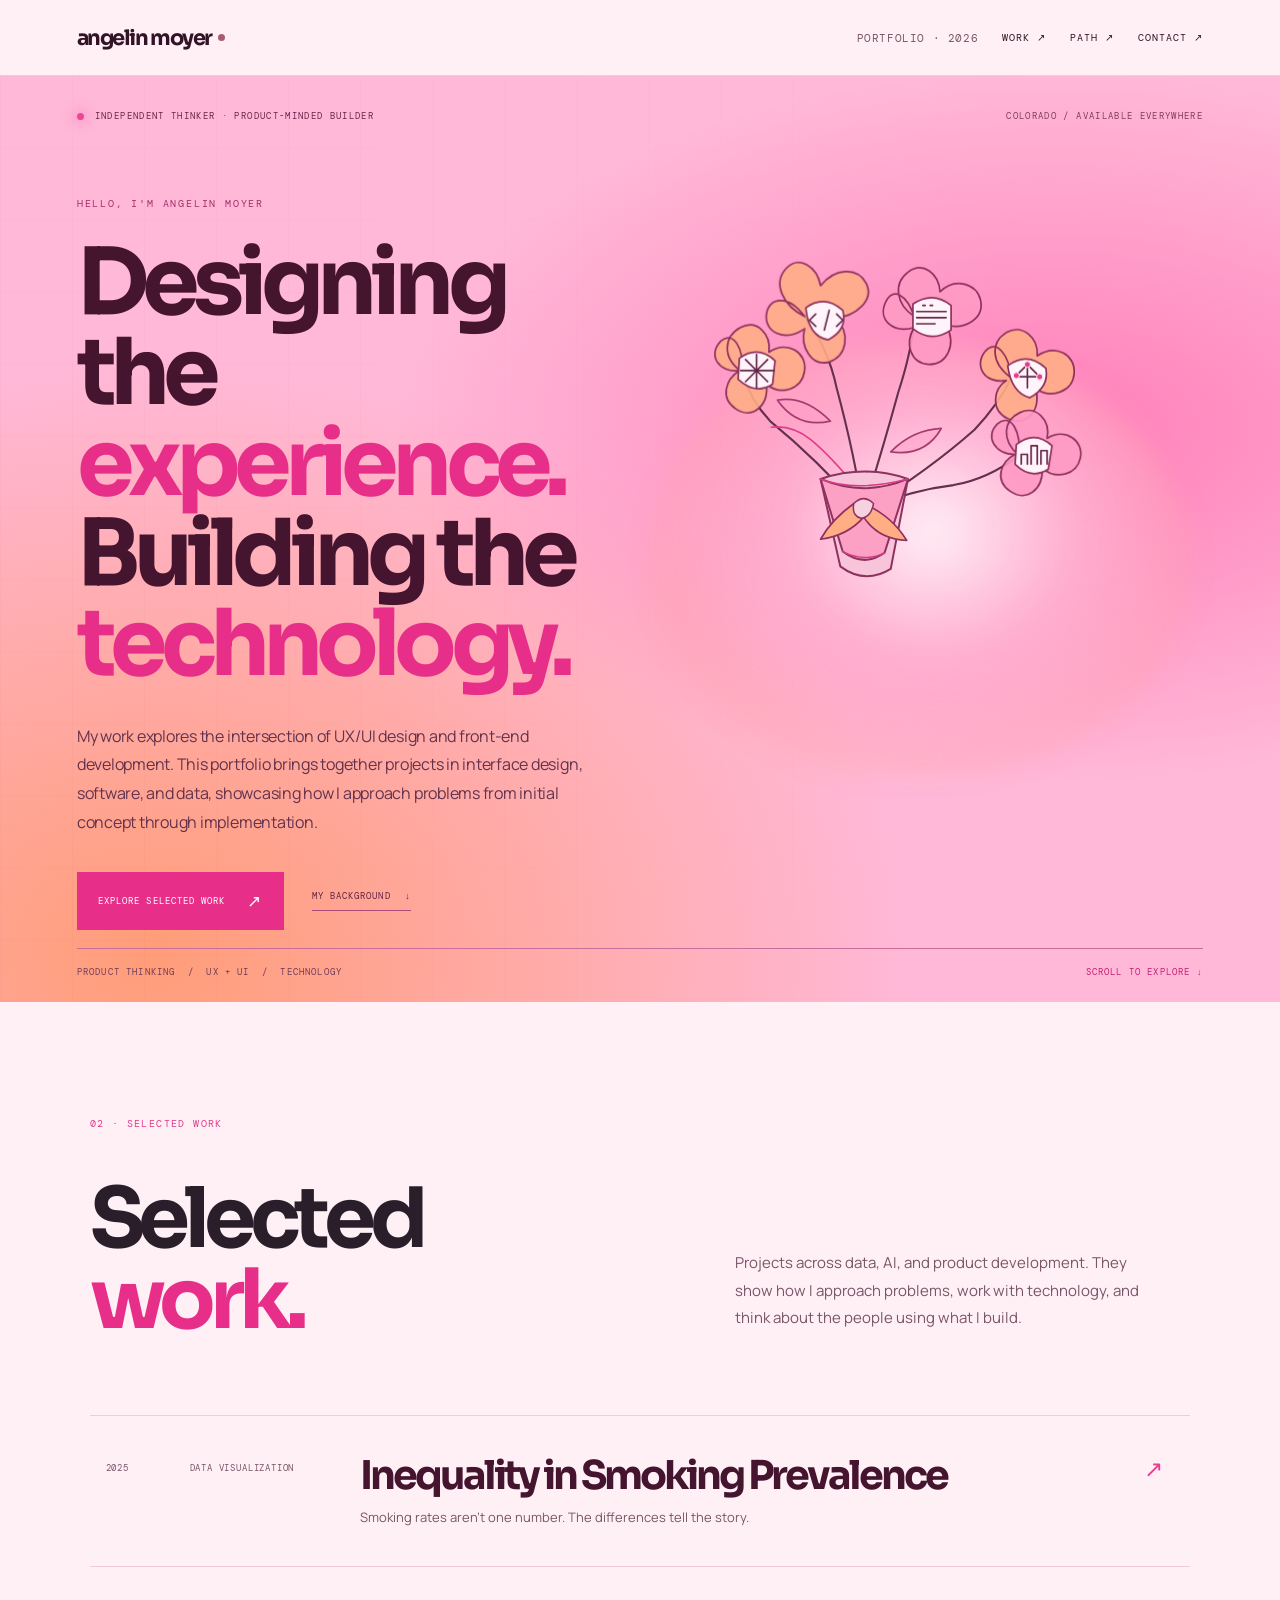
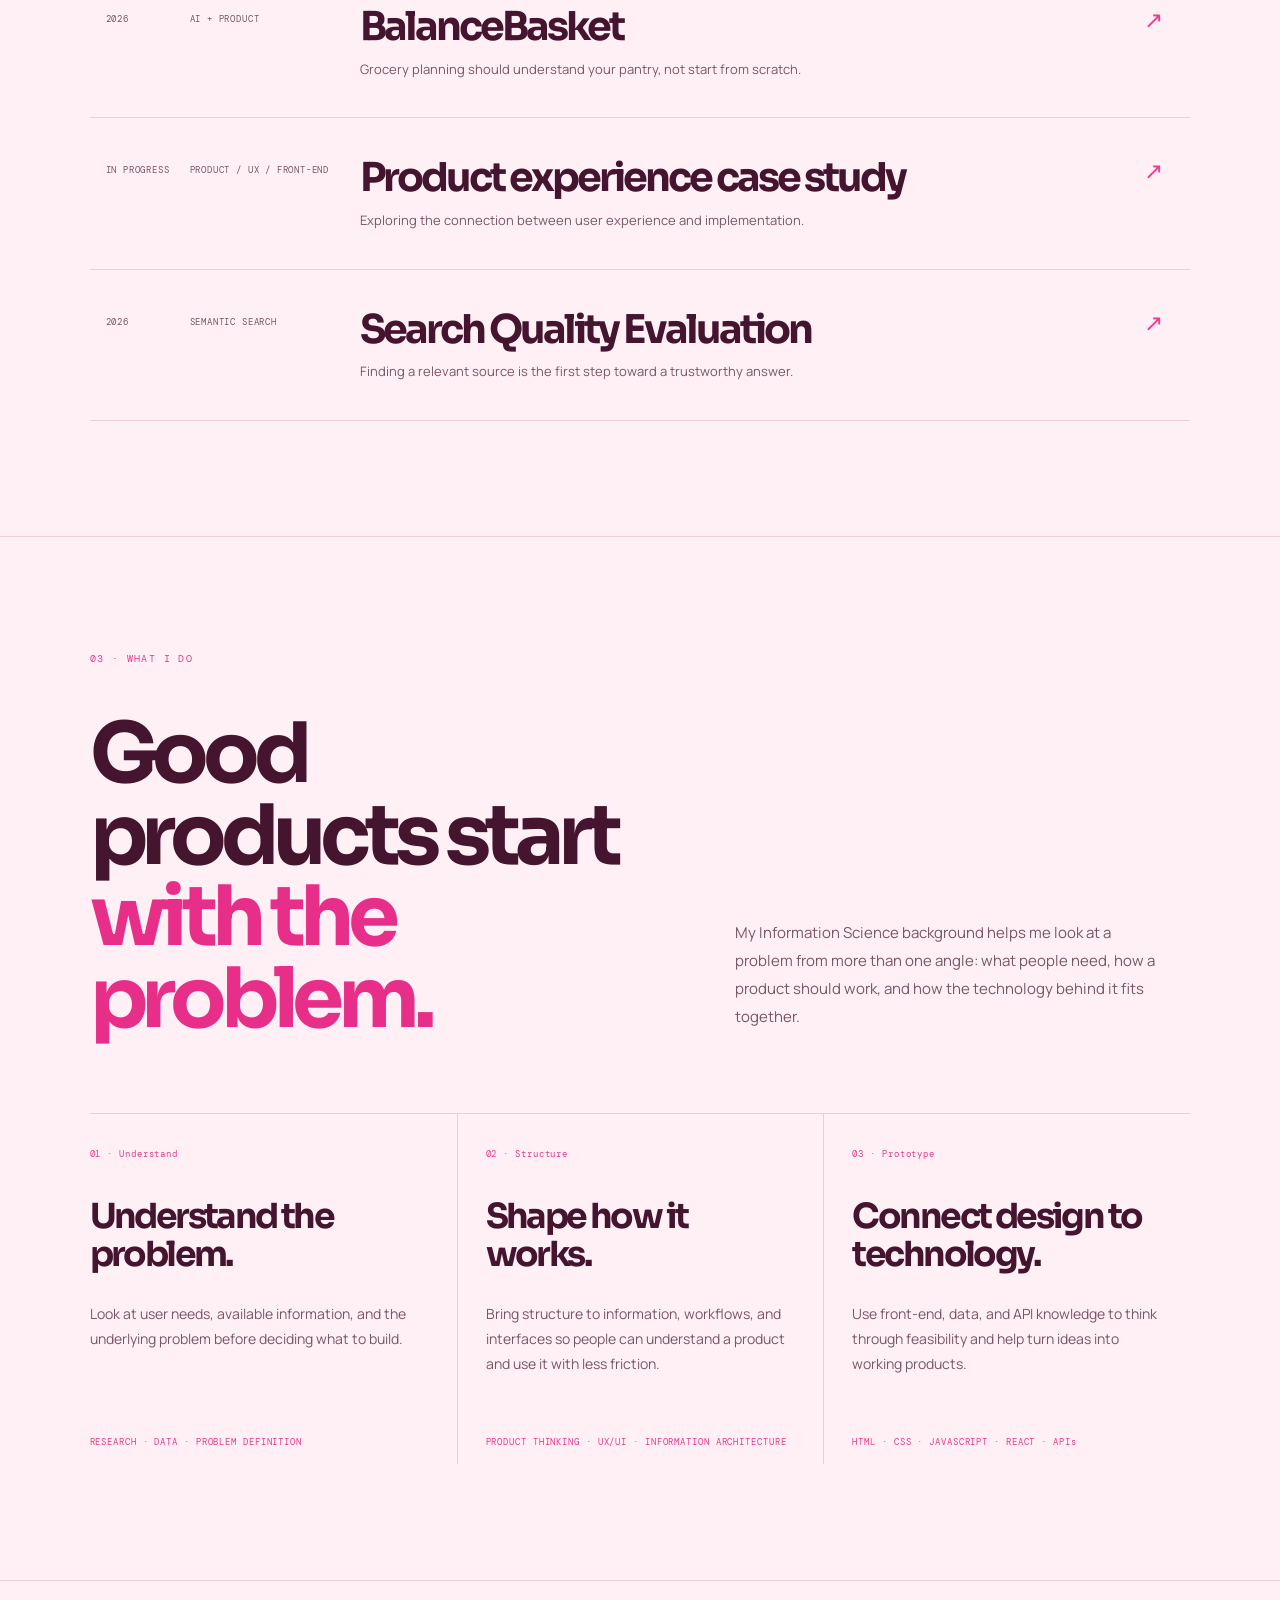
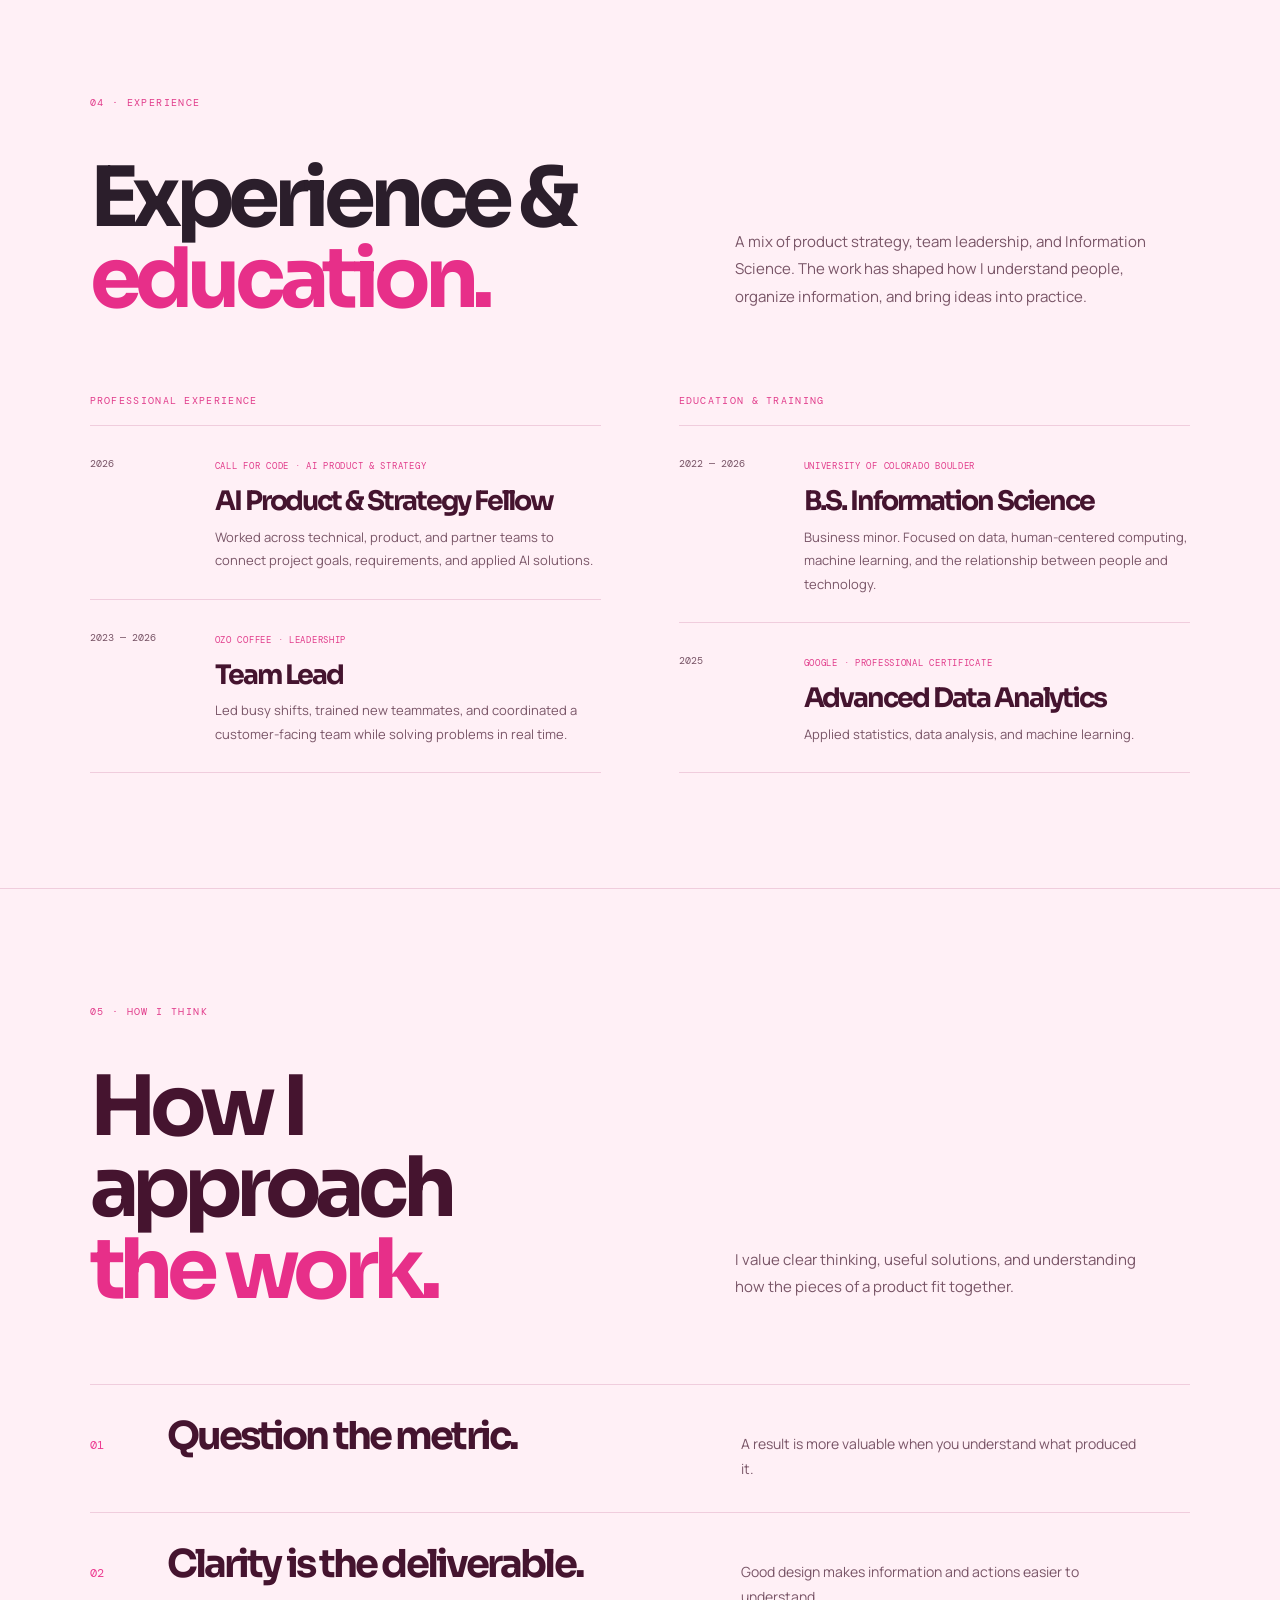
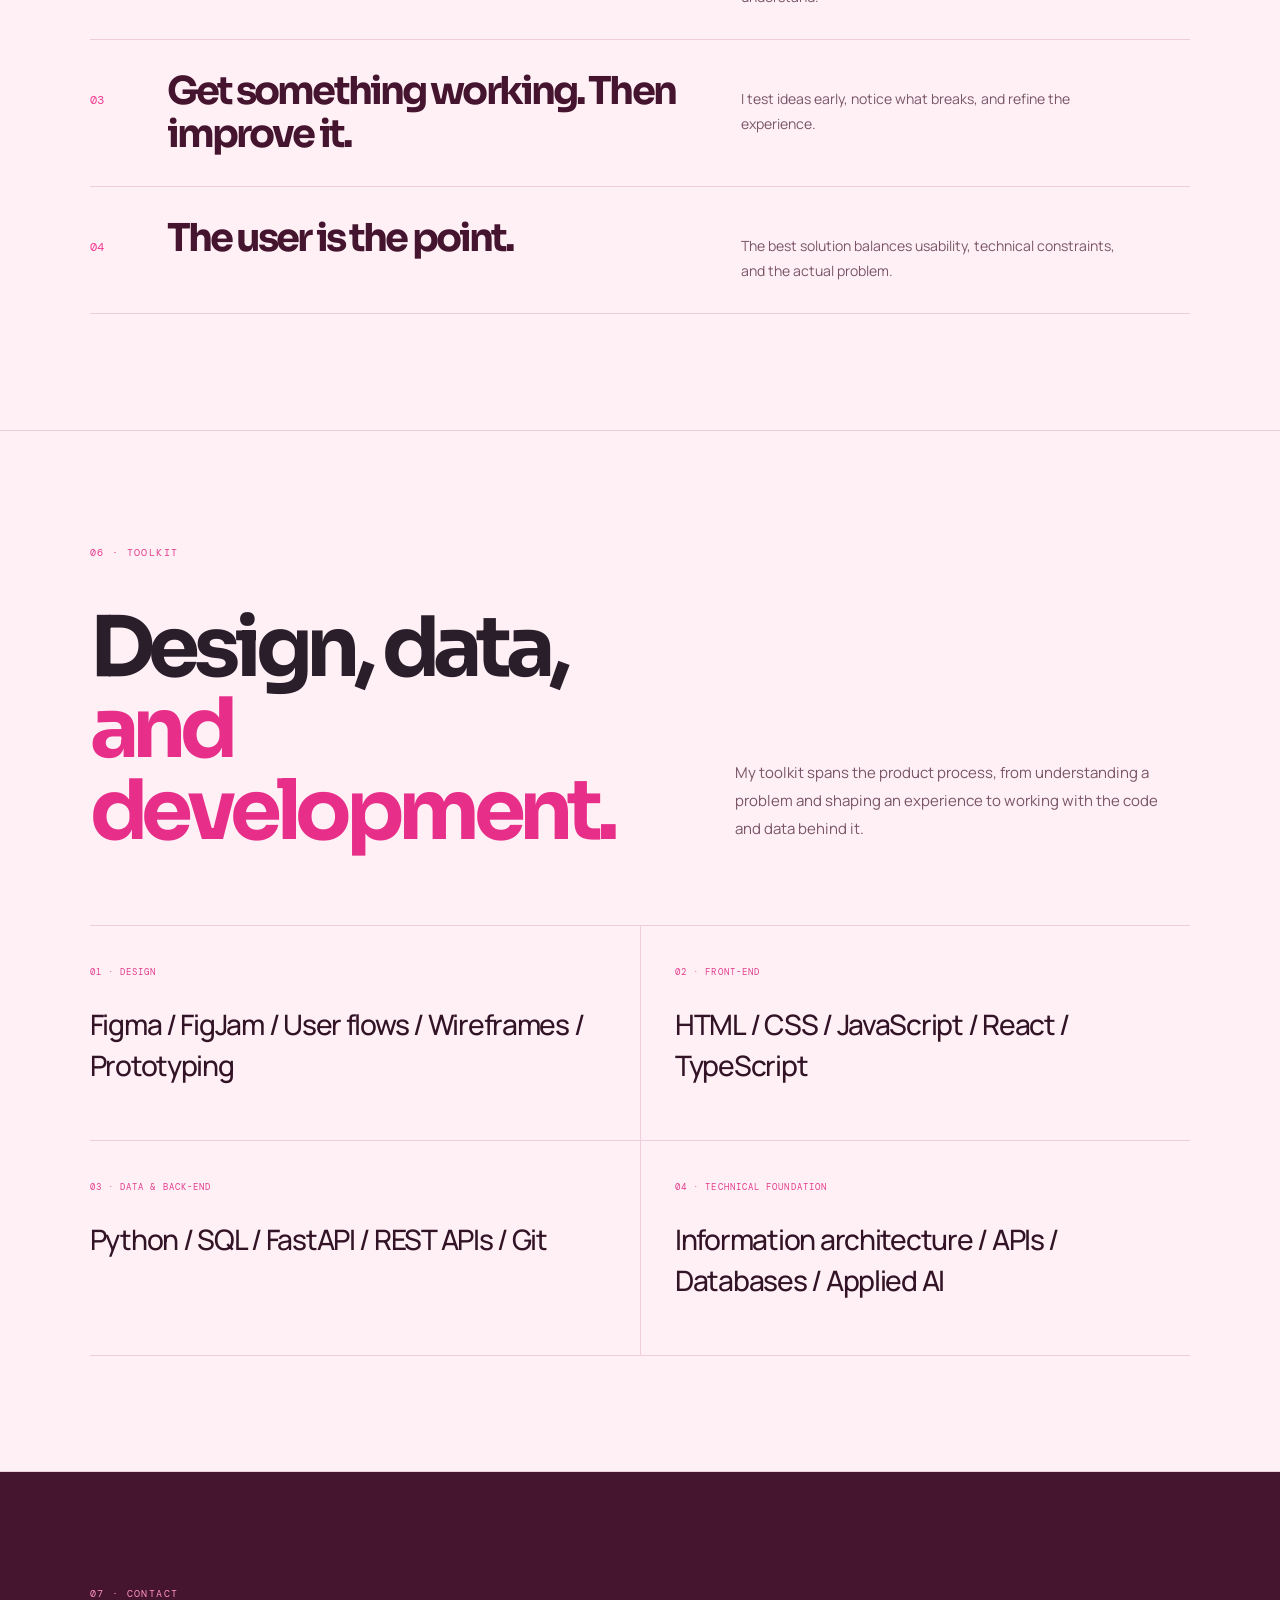
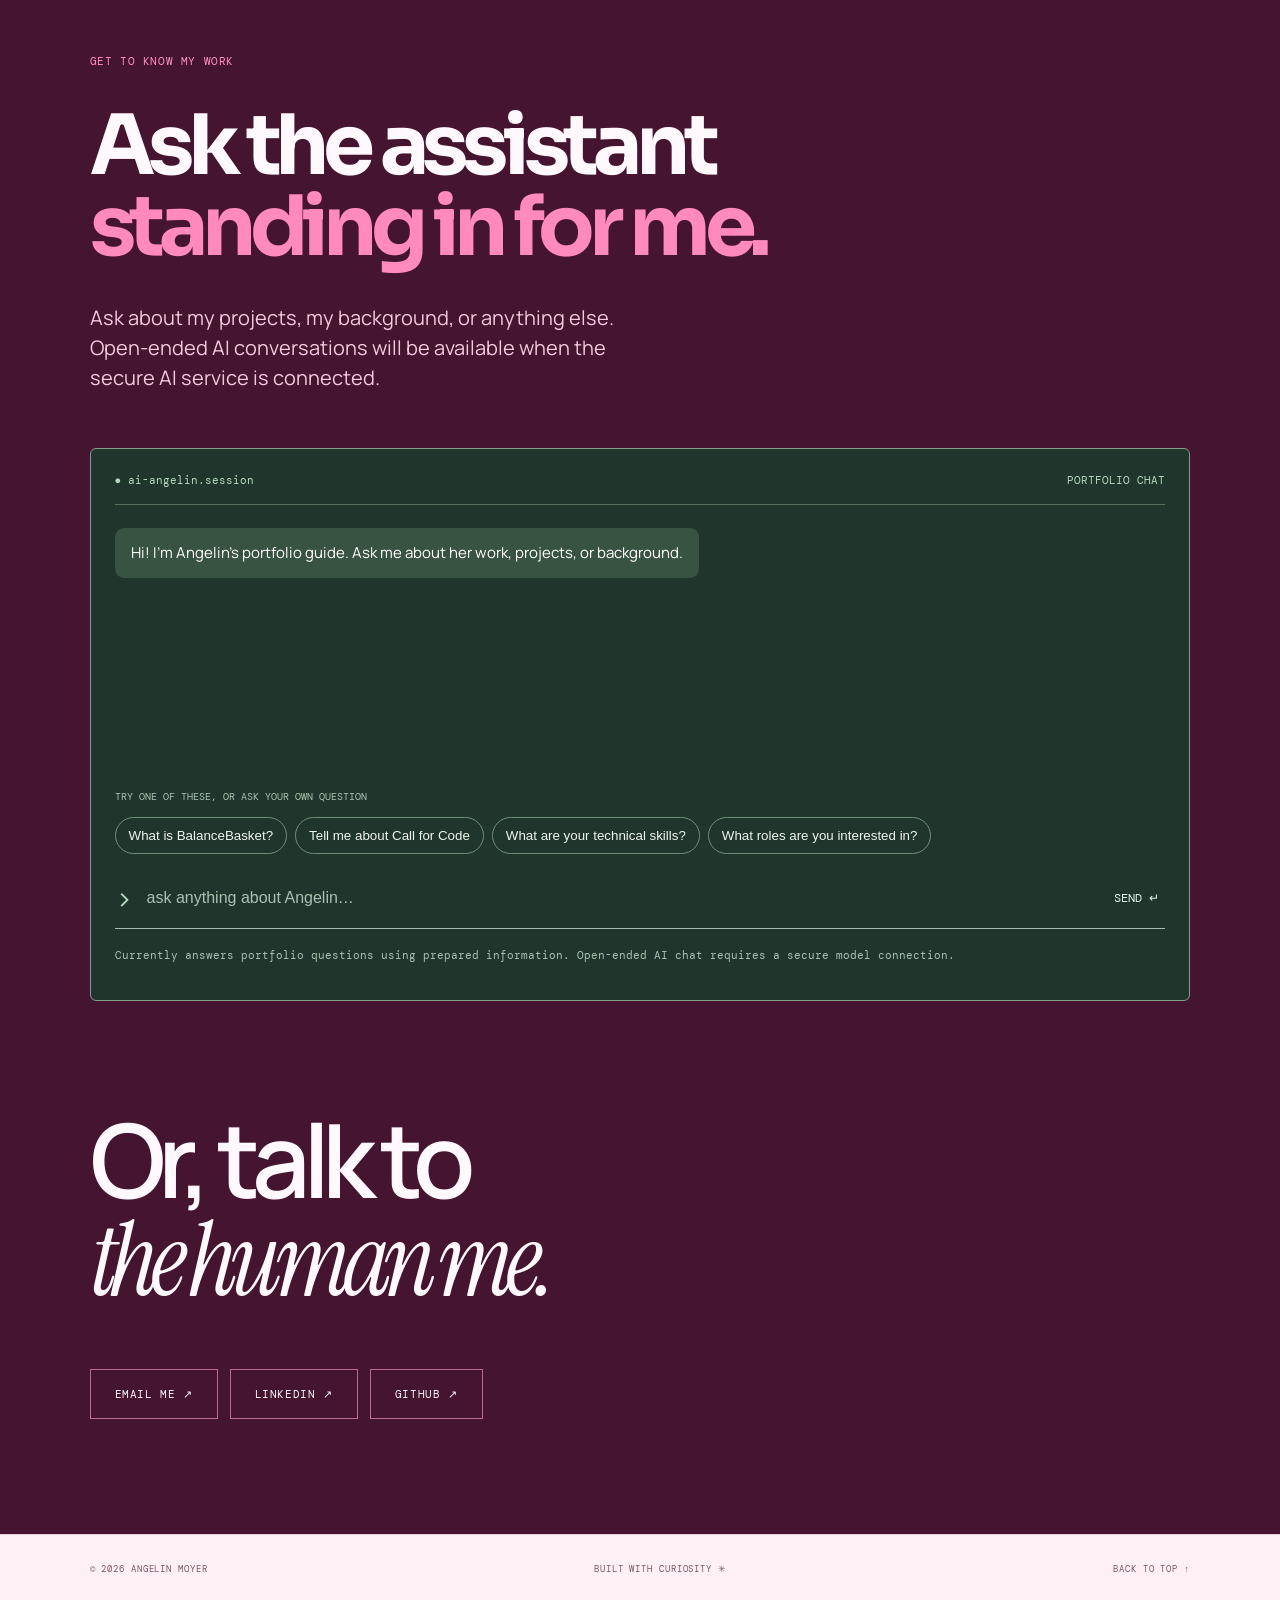
==== index.html @ 2872c810 "Remove wrap petal and add more falling petals" ====
<!doctype html>
<html lang="en">
<head>
<meta charset="utf-8"><meta name="viewport" content="width=device-width,initial-scale=1">
<meta name="description" content="Angelin Moyer — Product thinking, user experience, and technical problem-solving. Selected work and experience.">
<title>Angelin Moyer — Product · Design · Technology</title>
<link rel="stylesheet" href="editorial.css"><link rel="stylesheet" href="motion.css"><link rel="stylesheet" href="assistant.css"><link rel="stylesheet" href="projects-inline.css"><link rel="stylesheet" href="illustrations.css">
</head>
<body>
<div class="site-wrap">
<header class="topbar"><a class="wordmark" href="#top">angelin moyer<span class="asterisk">✳</span></a><span class="topbar-caption">PORTFOLIO · 2026</span><nav aria-label="Main navigation"><a href="#work">work ↗</a><a href="#path">path ↗</a><a href="#contact">contact ↗</a></nav></header>
<main id="top">
<section class="hero section">
  <div class="hero-kicker"><span class="hero-kicker-dot"></span><span>INDEPENDENT THINKER · PRODUCT-MINDED BUILDER</span><span class="hero-kicker-right">COLORADO / AVAILABLE EVERYWHERE</span></div>
  <div class="hero-stage">
    <div class="hero-copy">
      <p class="hero-overline">HELLO, I'M ANGELIN MOYER</p>
      <h1>Designing the<br><em>experience.</em><br>Building the<br><em>technology.</em></h1>
      <p class="hero-lead">My work explores the intersection of UX/UI design and front-end development. This portfolio brings together projects in interface design, software, and data, showcasing how I approach problems from initial concept through implementation.</p>
      <div class="hero-actions"><a class="hero-primary" href="#work">EXPLORE SELECTED WORK <span>↗</span></a><a class="hero-secondary" href="#path">MY BACKGROUND <span>↓</span></a></div>
    </div>
    <div class="hero-art bouquet-scene" role="img" aria-label="Large illustrated bouquet of flowers inspired by interface, code, and data, with falling petals">
      <div class="bouquet-glow"></div>
      <svg class="bouquet-illustration" viewBox="0 0 620 560" xmlns="http://www.w3.org/2000/svg" aria-hidden="true">
        <g class="carried-bouquet" transform="translate(360 230) scale(1.35) translate(-360 -230)">
        <g class="stems">
          <path d="M356 283 Q350 240 335 184 Q328 151 309 126"/>
          <path d="M357 283 Q373 232 385 188 Q397 151 398 126"/>
          <path d="M358 283 Q411 250 447 218 Q466 198 477 176"/>
          <path d="M355 283 Q319 242 281 211 Q265 194 258 171"/>
          <path d="M358 283 Q395 267 430 263 Q458 258 483 239"/>
          <path d="M352 266 Q330 239 314 226 Q299 214 282 216" class="leaf-stem"/>
          <path d="M379 236 Q397 218 420 217 Q407 240 379 236" class="leaf"/>
          <path d="M330 211 Q309 190 287 194 Q303 217 330 211" class="leaf"/>
        </g>
        <g class="flower flower-code">
          <path class="petals" d="M309 126 C291 117 283 99 294 87 C304 76 319 85 322 101 C334 86 352 86 359 99 C366 113 350 126 334 127 C347 140 343 158 329 163 C315 167 305 151 309 136 C293 147 276 139 278 124 C280 110 296 108 309 126Z"/>
          <path class="flower-center" d="M310 119 Q325 108 340 121 Q344 137 328 145 Q312 142 310 119Z"/>
          <path class="flower-tech" d="M318 124l-5 5 5 5 M335 124l5 5-5 5 M329 121l-4 16"/>
        </g>
        <g class="flower flower-interface">
          <path class="petals" d="M398 126 C383 116 381 99 393 90 C405 81 418 91 419 106 C431 94 449 99 452 113 C455 128 439 137 424 133 C433 150 424 165 410 165 C395 164 390 148 398 135 C380 140 368 128 375 114 C381 102 392 108 398 126Z"/>
          <path class="flower-center" d="M397 116 Q413 105 428 117 L428 137 Q412 148 397 136Z"/>
          <path class="flower-tech" d="M400 122h24 M400 127h24 M400 132h15 M405 117h2 M411 117h2"/>
        </g>
        <g class="flower flower-network">
          <path class="petals" d="M477 176 C460 164 460 147 473 139 C486 132 499 143 498 158 C513 148 529 157 528 172 C527 187 510 193 497 185 C501 204 488 216 474 209 C460 202 462 185 473 178 C455 181 446 166 456 154 C465 144 475 157 477 176Z"/>
          <path class="flower-center" d="M474 166 Q490 154 505 168 Q508 183 492 192 Q477 188 474 166Z"/>
          <path class="flower-tech" d="M481 174l9 -9 10 10 M490 165v19 M480 175h21"/>
          <circle class="node-dot" cx="481" cy="174" r="2.5"/><circle class="node-dot" cx="490" cy="165" r="2.5"/><circle class="node-dot" cx="500" cy="175" r="2.5"/>
        </g>
        <g class="flower flower-chart">
          <path class="petals" d="M483 239 C468 226 471 210 484 204 C497 198 509 210 506 225 C521 216 536 227 533 241 C530 255 513 259 502 249 C503 267 489 277 476 268 C463 259 468 244 480 238 C463 238 455 223 466 213 C477 204 485 220 483 239Z"/>
          <path class="flower-center" d="M481 230 Q496 218 510 231 L507 250 Q493 259 480 246Z"/>
          <path class="flower-tech" d="M485 246v-8h5v8 M493 246v-15h5v15 M501 246v-11h5v11"/>
        </g>
        <g class="flower flower-data">
          <path class="petals" d="M258 171 C241 159 244 142 257 135 C270 128 282 140 280 155 C295 145 311 155 309 170 C307 185 290 191 278 181 C280 199 266 210 253 201 C240 192 245 177 256 170 C239 172 230 157 241 146 C251 137 260 152 258 171Z"/>
          <path class="flower-center" d="M256 160 Q271 149 285 162 L283 181 Q269 190 255 177Z"/>
          <path class="flower-tech" d="M270 157v27 M257 170h27 M261 161l18 18 M279 161l-18 18"/>
        </g>
        <g class="bouquet-wrap">
          <path class="wrap-back" d="M322 258 Q358 246 393 258 L379 331 Q358 344 338 329Z"/>
          <path class="wrap-front" d="M322 258 Q357 273 393 258 L374 318 Q357 330 340 317Z"/>
          <path class="wrap-fold" d="M322 258 Q350 269 393 258 M340 317 Q358 326 374 318"/>
          <path class="ribbon" d="M349 278 Q331 291 322 307 Q344 304 357 289 Q369 307 392 308 Q380 288 357 278Z"/>
          <path class="ribbon-knot" d="M349 278 Q357 270 365 278 Q363 289 355 290 Q347 288 349 278Z"/>
        </g>
        </g>

        <g class="falling-petals" aria-hidden="true">
          <path class="petal petal-1" d="M 105 115 C 95 105 98 93 107 91 C 119 98 118 110 105 115 Z" fill="#ff9bc5" stroke="#8e315e" stroke-width="1.25" stroke-linejoin="round"/>
          <path class="petal petal-2" d="M 174 205 C 164 195 167 183 176 181 C 188 188 187 200 174 205 Z" fill="#ffad88" stroke="#8e315e" stroke-width="1.25" stroke-linejoin="round"/>
          <path class="petal petal-3" d="M 535 125 C 525 115 528 103 537 101 C 549 108 548 120 535 125 Z" fill="#ff9bc5" stroke="#8e315e" stroke-width="1.25" stroke-linejoin="round"/>
          <path class="petal petal-4" d="M 565 250 C 555 240 558 228 567 226 C 579 233 578 245 565 250 Z" fill="#ffad88" stroke="#8e315e" stroke-width="1.25" stroke-linejoin="round"/>
          <path class="petal petal-5" d="M 95 320 C 85 310 88 298 97 296 C 109 303 108 315 95 320 Z" fill="#ffad88" stroke="#8e315e" stroke-width="1.25" stroke-linejoin="round"/>
          <path class="petal petal-6" d="M 210 405 C 200 395 203 383 212 381 C 224 388 223 400 210 405 Z" fill="#ff9bc5" stroke="#8e315e" stroke-width="1.25" stroke-linejoin="round"/>
          <path class="petal petal-7" d="M 430 430 C 420 420 423 408 432 406 C 444 413 443 425 430 430 Z" fill="#ffad88" stroke="#8e315e" stroke-width="1.25" stroke-linejoin="round"/>
          <path class="petal petal-8" d="M 510 350 C 500 340 503 328 512 326 C 524 333 523 345 510 350 Z" fill="#ff9bc5" stroke="#8e315e" stroke-width="1.25" stroke-linejoin="round"/>
          <path class="petal petal-9" d="M 275 95 C 265 85 268 73 277 71 C 289 78 288 90 275 95 Z" fill="#ffad88" stroke="#8e315e" stroke-width="1.25" stroke-linejoin="round"/>
          <path class="petal petal-10" d="M 390 85 C 380 75 383 63 392 61 C 404 68 403 80 390 85 Z" fill="#ff9bc5" stroke="#8e315e" stroke-width="1.25" stroke-linejoin="round"/>
          <path class="petal petal-11" d="M 135 245 C 125 235 128 223 137 221 C 149 228 148 240 135 245 Z" fill="#ffad88" stroke="#8e315e" stroke-width="1.25" stroke-linejoin="round"/>
          <path class="petal petal-12" d="M 545 465 C 535 455 538 443 547 441 C 559 448 558 460 545 465 Z" fill="#ff9bc5" stroke="#8e315e" stroke-width="1.25" stroke-linejoin="round"/>
        </g>
      </svg>
    </div>
  </div>
  <div class="hero-bottomline"><span>PRODUCT THINKING&nbsp; / &nbsp;UX + UI&nbsp; / &nbsp;TECHNOLOGY</span><a href="#work">SCROLL TO EXPLORE ↓</a></div>
</section>
<section class="section works" id="work"><div class="section-index">02 · SELECTED WORK</div><div class="section-intro"><h2>Selected<br><em>work.</em></h2><p>Projects across data, AI, and product development. They show how I approach problems, work with technology, and think about the people using what I build.</p></div>
<div class="work-list"><details class="editorial-project" id="project-1"><summary class="work-row"><span class="work-year">2025</span><span class="work-code">DATA VISUALIZATION</span><span class="work-name">Inequality in Smoking Prevalence<small>Smoking rates aren't one number. The differences tell the story.</small></span><span class="work-arrow" aria-hidden="true">↗</span></summary><div class="project-reveal"><div class="project-feature"><div class="project-kicker">DATA VISUALIZATION / 2025</div><h3>Inequality in Smoking Prevalence</h3><p class="project-standfirst">Smoking rates aren't one number. The differences tell the story.</p><p>A public-health analysis exploring how smoking prevalence changes across place, education, age, race, and sex. Rather than reduce the problem to one national average, I wanted people to be able to see the disparities.</p><p>I cleaned and combined public datasets, used SQL and Python to examine trends, and helped create interactive visualizations that made comparisons easier to explore.</p><div class="project-stack">PYTHON · SQL · PANDAS · DATA VISUALIZATION</div></div><div class="project-visual"><div class="mini-art art-analytics" aria-hidden="true"><div class="art-bars"><i></i><i></i><i></i><i></i><i></i></div><span>↗</span></div><span>SELECTED WORK · 01</span></div></div></details>
<details class="editorial-project" id="project-2"><summary class="work-row"><span class="work-year">2026</span><span class="work-code">AI + PRODUCT</span><span class="work-name">BalanceBasket<small>Grocery planning should understand your pantry, not start from scratch.</small></span><span class="work-arrow" aria-hidden="true">↗</span></summary><div class="project-reveal"><div class="project-feature"><div class="project-kicker">AI + PRODUCT / 2026</div><h3>BalanceBasket</h3><p class="project-standfirst">Grocery planning should understand your pantry, not start from scratch.</p><p>A budget-aware grocery planner that brings together lists, pantry tracking, meal ideas, and AI-assisted recommendations. The challenge wasn't just generating an answer. It was giving the assistant enough context to make the answer useful.</p><p>I led backend and AI assistant work, creating FastAPI endpoints and database workflows that pass cart items, pantry contents, budgets, and dietary preferences into the recommendation experience.</p><div class="project-stack">PYTHON · FASTAPI · SQLITE · REST APIs</div></div><div class="project-visual"><div class="mini-art art-basket" aria-hidden="true"><div class="basket-body"><span>✳</span><b>BALANCE<br>BASKET</b></div><div class="basket-orbit">AI</div></div><span>SELECTED WORK · 02</span></div></div></details>
<details class="editorial-project" id="project-3"><summary class="work-row"><span class="work-year">IN PROGRESS</span><span class="work-code">PRODUCT / UX / FRONT-END</span><span class="work-name">Product experience case study<small>Exploring the connection between user experience and implementation.</small></span><span class="work-arrow" aria-hidden="true">↗</span></summary><div class="project-reveal"><div class="project-feature"><div class="project-kicker">PRODUCT / UX / FRONT-END · IN PROGRESS</div><h3>Product experience case study</h3><p class="project-standfirst">Exploring the connection between user experience and implementation.</p><p>This case study will document the problem, user flow, interface decisions, and technical considerations behind a product experience.</p></div><div class="project-visual"><div class="mini-art art-eval" aria-hidden="true"><span>✳</span></div><span>COMING SOON</span></div></div></details>
<details class="editorial-project" id="project-4"><summary class="work-row"><span class="work-year">2026</span><span class="work-code">SEMANTIC SEARCH</span><span class="work-name">Search Quality Evaluation<small>Finding a relevant source is the first step toward a trustworthy answer.</small></span><span class="work-arrow" aria-hidden="true">↗</span></summary><div class="project-reveal"><div class="project-feature"><div class="project-kicker">SEMANTIC SEARCH / 2026</div><h3>Search Quality Evaluation</h3><p class="project-standfirst">Finding a relevant source is the first step toward a trustworthy answer.</p><p>A semantic search and retrieval project built around embeddings, vector similarity, and source-grounded responses. The interesting question was not only whether a system could return text, but whether that text was actually relevant.</p><p>I worked with document preprocessing, embedding-based retrieval, similarity scoring, and evaluation planning to identify failure modes and assess search quality.</p><div class="project-stack">PYTHON · MONGODB · OLLAMA · RAG</div></div><div class="project-visual"><div class="mini-art art-search" aria-hidden="true"><div class="node n1">DATA</div><div class="node n2">EMBED</div><div class="node n3">MATCH</div><div class="node n4">ANSWER</div></div><span>SELECTED WORK · 04</span></div></div></details></div></section>
<section class="section" id="approach"><div class="section-index">03 · WHAT I DO</div><div class="section-intro"><h2>Good products start<br><em>with the problem.</em></h2><p>My Information Science background helps me look at a problem from more than one angle: what people need, how a product should work, and how the technology behind it fits together.</p></div><div class="triad">
<article><span class="count">01 · Understand</span><h3>Understand the problem.</h3><p>Look at user needs, available information, and the underlying problem before deciding what to build.</p><span class="underlabel">RESEARCH · DATA · PROBLEM DEFINITION</span></article>
<article><span class="count">02 · Structure</span><h3>Shape how it works.</h3><p>Bring structure to information, workflows, and interfaces so people can understand a product and use it with less friction.</p><span class="underlabel">PRODUCT THINKING · UX/UI · INFORMATION ARCHITECTURE</span></article>
<article><span class="count">03 · Prototype</span><h3>Connect design to technology.</h3><p>Use front-end, data, and API knowledge to think through feasibility and help turn ideas into working products.</p><span class="underlabel">HTML · CSS · JAVASCRIPT · REACT · APIs</span></article>
</div></section>
<section class="section path" id="path"><div class="section-index">04 · EXPERIENCE</div><div class="section-intro"><h2>Experience &<br><em>education.</em></h2><p>A mix of product strategy, team leadership, and Information Science. The work has shaped how I understand people, organize information, and bring ideas into practice.</p></div>
<div class="experience-groups">
  <div class="experience-group"><div class="experience-group-label">PROFESSIONAL EXPERIENCE</div>
    <article class="experience-card"><span class="experience-date">2026</span><div><small>CALL FOR CODE · AI PRODUCT & STRATEGY</small><h3>AI Product & Strategy Fellow</h3><p>Worked across technical, product, and partner teams to connect project goals, requirements, and applied AI solutions.</p></div></article>
    <article class="experience-card"><span class="experience-date">2023 — 2026</span><div><small>OZO COFFEE · LEADERSHIP</small><h3>Team Lead</h3><p>Led busy shifts, trained new teammates, and coordinated a customer-facing team while solving problems in real time.</p></div></article>
  </div>
  <div class="experience-group"><div class="experience-group-label">EDUCATION & TRAINING</div>
    <article class="experience-card"><span class="experience-date">2022 — 2026</span><div><small>UNIVERSITY OF COLORADO BOULDER</small><h3>B.S. Information Science</h3><p>Business minor. Focused on data, human-centered computing, machine learning, and the relationship between people and technology.</p></div></article>
    <article class="experience-card"><span class="experience-date">2025</span><div><small>GOOGLE · PROFESSIONAL CERTIFICATE</small><h3>Advanced Data Analytics</h3><p>Applied statistics, data analysis, and machine learning.</p></div></article>
  </div>
</div></section>
<section class="section principles" id="thinking"><div class="section-index">05 · HOW I THINK</div><div class="section-intro"><h2>How I approach<br><em>the work.</em></h2><p>I value clear thinking, useful solutions, and understanding how the pieces of a product fit together.</p></div><div class="principle-list">
<div><span>01</span><h3>Question the metric.</h3><p>A result is more valuable when you understand what produced it.</p></div>
<div><span>02</span><h3>Clarity is the deliverable.</h3><p>Good design makes information and actions easier to understand.</p></div>
<div><span>03</span><h3>Get something working. Then improve it.</h3><p>I test ideas early, notice what breaks, and refine the experience.</p></div>
<div><span>04</span><h3>The user is the point.</h3><p>The best solution balances usability, technical constraints, and the actual problem.</p></div>
</div></section>
<section class="section tools" id="tools"><div class="section-index">06 · TOOLKIT</div><div class="section-intro"><h2>Design, data,<br><em>and development.</em></h2><p>My toolkit spans the product process, from understanding a problem and shaping an experience to working with the code and data behind it.</p></div><div class="tool-grid"><div><span>01 · DESIGN</span><p>Figma / FigJam / User flows / Wireframes / Prototyping</p></div><div><span>02 · FRONT-END</span><p>HTML / CSS / JavaScript / React / TypeScript</p></div><div><span>03 · DATA & BACK-END</span><p>Python / SQL / FastAPI / REST APIs / Git</p></div><div><span>04 · TECHNICAL FOUNDATION</span><p>Information architecture / APIs / Databases / Applied AI</p></div></div></section>
<section class="section contact" id="contact">
<div class="section-index">07 · CONTACT</div><div class="contact-inner">
<span class="micro-label">GET TO KNOW MY WORK</span>
<h2>Ask the assistant<br><em>standing in for me.</em></h2>
<p>Ask about my projects, my background, or anything else. Open-ended AI conversations will be available when the secure AI service is connected.</p>
<div class="chat-shell"><div class="chat-top">● ai-angelin.session <span>PORTFOLIO CHAT</span></div>
<div class="chat-log" id="chat-log" role="log" aria-live="polite"><div class="chat-bubble assistant">Hi! I'm Angelin's portfolio guide. Ask me about her work, projects, or background.</div></div>
<p class="chat-hint">TRY ONE OF THESE, OR ASK YOUR OWN QUESTION</p>
<div class="chat-suggestions"><button data-q="What is BalanceBasket?">What is BalanceBasket?</button><button data-q="Tell me about Call for Code">Tell me about Call for Code</button><button data-q="What are your technical skills?">What are your technical skills?</button><button data-q="What roles are you interested in?">What roles are you interested in?</button></div>
<form id="chat-form" class="chat-form"><label for="chat-question" class="visually-hidden">Ask about Angelin</label><span>›</span><input id="chat-question" maxlength="250" required autocomplete="off" placeholder="ask anything about Angelin…"><button type="submit">SEND ↵</button></form>
<p class="chat-note">Currently answers portfolio questions using prepared information. Open-ended AI chat requires a secure model connection.</p>
</div>
<h3 class="human-heading">Or, talk to<br><em>the human me.</em></h3>
<div class="contact-links"><a href="mailto:angiemoyer14@gmail.com">EMAIL ME ↗</a><a href="https://www.linkedin.com/in/angelin-moyer" target="_blank" rel="noopener">LINKEDIN ↗</a><a href="https://github.com/angelin-moyer" target="_blank" rel="noopener">GITHUB ↗</a></div>
</div></section>
</main><footer><span>© 2026 ANGELIN MOYER</span><span>BUILT WITH CURIOSITY ✳</span><a href="#top">BACK TO TOP ↑</a></footer>
</div>
<script src="motion.js" defer></script><script src="hero-grid.js" defer></script><script src="assistant.js" defer></script><script src="projects-inline.js" defer></script></body></html>
---- editorial.css ----
@import url('https://fonts.googleapis.com/css2?family=DM+Mono:wght@400;500&family=Instrument+Serif:ital@0;1&family=Manrope:wght@400;500;600;700;800&family=Space+Grotesk:wght@400;500;600;700&display=swap');
:root{--ink:#2d2530;--muted:#766b76;--bg:#fbf6f9;--line:#e8dbe4;--accent:#a44978;--white:#fffafd}
*{box-sizing:border-box}html{scroll-behavior:smooth}body{margin:0;background:var(--bg);color:var(--ink);font-family:'Space Grotesk',Arial,sans-serif;-webkit-font-smoothing:antialiased}a{color:inherit;text-decoration:none}a:focus-visible{outline:2px solid var(--accent);outline-offset:5px}::selection{background:#f0d5e4}
.site-wrap{max-width:1600px;margin:0 auto}.topbar{height:82px;border-bottom:1px solid var(--line);display:flex;align-items:center;gap:24px;padding:0 5.5%}.wordmark{font-size:21px;font-weight:700;letter-spacing:-.075em;white-space:nowrap}.asterisk{display:inline-block;width:7px;height:7px;margin:0 0 3px 6px;border-radius:50%;background:var(--accent);font-size:0;vertical-align:middle}.topbar-caption,.topbar nav,.eyebrow,.micro-label,.section-index,.count,.underlabel,.scroll-link,.work-year,.work-code,.work-arrow,.project-gallery span,.tool-grid span,.time-item>span,.time-item small,.contact-links,.site-wrap footer{font:11px 'DM Mono',monospace;letter-spacing:.055em}.topbar-caption{margin-left:auto;color:var(--muted)}.topbar nav{display:flex;gap:24px}.topbar nav a:hover,.contact-links a:hover{color:var(--accent)}
.section{padding:100px 5.5% 110px;border-bottom:1px solid var(--line)}.hero{padding-top:42px;min-height:calc(100svh - 82px);display:flex;flex-direction:column}.eyebrow{display:flex;align-items:center;gap:10px;color:var(--accent)}.right-label{margin-left:auto;color:var(--muted)}.live-dot{width:7px;height:7px;background:var(--accent);border-radius:100%}.hero-title{display:flex;align-items:flex-start;justify-content:space-between;margin-top:auto;gap:20px}.hero h1{font-size:clamp(76px,12.5vw,190px);letter-spacing:-.095em;line-height:.85;font-weight:600;margin:36px 0 50px}.hero h1 em,.section-intro h2 em,.contact h2 em{font-family:'Inter',Arial,sans-serif;font-style:normal;font-weight:500;letter-spacing:-.075em;color:var(--accent)}.hero-lower{display:grid;grid-template-columns:1fr 1fr;align-items:end;gap:70px}.lead{font-size:clamp(22px,2.5vw,34px);line-height:1.3;letter-spacing:-.04em;max-width:700px;margin:0}.hero-facts{display:grid;grid-template-columns:repeat(3,1fr);gap:25px}.hero-facts p{font-size:13px;line-height:1.8;margin:9px 0 0}.micro-label{color:var(--accent)}.scroll-link{display:flex;align-items:center;justify-content:space-between;width:180px;margin-top:85px;color:var(--muted)}.scroll-link span{font-size:21px}
.section-index{color:var(--accent);margin-bottom:65px}.section-intro{display:grid;grid-template-columns:1.35fr .65fr;align-items:end;gap:40px;margin-bottom:65px}.section-intro h2,.contact h2{font-size:clamp(66px,9vw,145px);font-weight:600;letter-spacing:-.09em;line-height:.9;margin:0}.section-intro>p{font-size:17px;line-height:1.7;color:var(--muted);max-width:390px;margin:0 0 9px}.triad{display:grid;grid-template-columns:repeat(3,1fr);border-top:1px solid var(--line)}.triad article{padding:35px 32px 10px 0;min-height:335px;display:flex;flex-direction:column}.triad article+article{border-left:1px solid var(--line);padding-left:32px}.count,.underlabel{color:var(--accent)}.triad h3{font-size:clamp(29px,3vw,42px);letter-spacing:-.055em;line-height:1.06;margin:38px 0 14px}.triad p{font-size:15px;line-height:1.7;color:var(--muted);max-width:340px}.underlabel{margin-top:auto;padding-top:25px}
.principle-list{border-top:1px solid var(--line)}.principle-list>div{display:grid;grid-template-columns:65px 1fr 1fr;align-items:baseline;gap:25px;border-bottom:1px solid var(--line);padding:25px 0}.principle-list span{font:12px 'DM Mono',monospace;color:var(--accent)}.principle-list h3{font-size:clamp(25px,3.5vw,46px);font-weight:500;letter-spacing:-.06em;margin:0}.principle-list p{font-size:15px;line-height:1.7;color:var(--muted);max-width:400px;margin:0}
.work-list{border-top:1px solid var(--line)}.work-row{display:grid;grid-template-columns:75px 135px 1fr 30px;gap:22px;align-items:start;padding:27px 12px;border-bottom:1px solid var(--line);transition:background .2s,padding .2s}.work-row:hover{background:#e3e9df;padding-left:25px}.work-year,.work-code{padding-top:8px;color:var(--muted)}.work-name{font-size:clamp(24px,3.5vw,48px);letter-spacing:-.06em;line-height:1.15}.work-name small{display:block;font-size:14px;letter-spacing:0;color:var(--muted);line-height:1.55;margin-top:10px}.work-arrow{font-size:23px;color:var(--accent)}.project-gallery{display:grid;grid-template-columns:repeat(4,1fr);gap:15px;margin-top:55px}.project-gallery a{min-width:0}.project-gallery img{display:block;width:100%;height:170px;object-fit:contain;background:#e4e9e0;padding:16px;filter:saturate(.75);transition:filter .2s}.project-gallery a:hover img{filter:saturate(1)}.project-gallery span{display:block;margin-top:12px;color:var(--muted)}
.tool-grid{display:grid;grid-template-columns:repeat(2,1fr);border-top:1px solid var(--line)}.tool-grid>div{padding:35px 22px 30px 0;border-bottom:1px solid var(--line)}.tool-grid>div:nth-child(even){padding-left:40px;border-left:1px solid var(--line)}.tool-grid span{color:var(--accent)}.tool-grid p{font-size:clamp(22px,2.7vw,36px);letter-spacing:-.05em;line-height:1.3;margin:24px 0}
.timeline{border-top:1px solid var(--line)}.time-item{display:grid;grid-template-columns:220px 1fr;gap:30px;padding:35px 0;border-bottom:1px solid var(--line)}.time-item>span{color:var(--accent);padding-top:7px}.time-item small{color:var(--muted)}.time-item h3{font-size:clamp(29px,4vw,55px);letter-spacing:-.06em;margin:8px 0}.time-item p{font-size:15px;line-height:1.7;color:var(--muted);max-width:640px;margin:0}
.contact{background:#263e32;color:#f2f2e9}.contact .section-index,.contact .micro-label{color:#aac9b1}.contact-inner{max-width:1100px}.contact h2{margin:35px 0}.contact-inner>p{font-size:20px;max-width:580px;line-height:1.5;color:#c7d8cb}.contact-links{display:flex;flex-wrap:wrap;gap:12px;margin-top:60px}.contact-links a{border:1px solid #819889;padding:17px 24px}.contact-links a:hover{background:#f2f2e9;color:#263e32}
.site-wrap footer{display:flex;justify-content:space-between;gap:20px;padding:30px 5.5%;color:var(--muted)}
@media(max-width:900px){.topbar-caption{display:none}.topbar nav{margin-left:auto}.hero-lower,.section-intro{grid-template-columns:1fr}.hero-facts{margin-top:12px}.section-intro>p{max-width:700px}.hero h1{font-size:clamp(75px,13vw,130px)}.hero-star{font-size:65px}.triad{grid-template-columns:1fr}.triad article,.triad article+article{border-left:0;border-bottom:1px solid var(--line);padding:30px 0;min-height:240px}.underlabel{margin-top:20px}.project-gallery{grid-template-columns:repeat(2,1fr)}.principle-list>div{grid-template-columns:40px 1fr}.principle-list p{grid-column:2}.work-row{grid-template-columns:60px 1fr 26px}.work-code{display:none}}
@media(max-width:600px){.topbar{height:65px;padding:0 6%}.topbar nav{gap:12px;font-size:10px}.section{padding:65px 6% 75px}.hero{padding-top:27px;min-height:calc(100svh - 65px)}.hero h1{font-size:clamp(68px,14.2vw,100px);margin:35px 0}.hero-star{font-size:35px}.hero-lower{gap:25px}.lead{font-size:22px}.hero-facts{grid-template-columns:repeat(2,1fr);gap:18px}.scroll-link{margin-top:50px}.section-index{margin-bottom:45px}.section-intro{gap:25px;margin-bottom:45px}.section-intro h2,.contact h2{font-size:clamp(62px,13vw,85px)}.principle-list h3{font-size:25px}.work-row{gap:12px;padding:24px 0}.work-name{font-size:26px}.work-name small{font-size:13px}.project-gallery{gap:10px}.project-gallery img{height:120px}.project-gallery span{font-size:9px}.tool-grid{grid-template-columns:1fr}.tool-grid>div:nth-child(even){padding-left:0;border-left:0}.time-item{grid-template-columns:1fr;gap:8px}.contact-links a{padding:15px}.site-wrap footer{flex-wrap:wrap;font-size:10px}}@media(prefers-reduced-motion:reduce){html{scroll-behavior:auto}.hero-star{animation:none}*,*:before,*:after{transition:none!important}}
/* Refined, restrained portfolio layout */
:root{--ink:#242824;--muted:#626a63;--bg:#f7f7f3;--line:#d9ddd6;--accent:#426b50;--white:#fff}
.hero{min-height:78vh}
.hero h1{font-size:clamp(58px,8vw,118px);letter-spacing:-.075em;line-height:.98;max-width:1000px}
.section-intro h2,.contact h2{font-size:clamp(42px,6vw,88px);letter-spacing:-.07em;line-height:1}
.lead{font-size:clamp(20px,2vw,27px);letter-spacing:-.025em}
.section{padding-top:82px;padding-bottom:88px}
.triad h3,.work-name,.time-item h3,.principle-list h3{letter-spacing:-.035em}
.work-row:hover{background:#eef1eb}
.editorial-project[open]>.work-row,.editorial-project .project-reveal{background:#eef1eb}
.project-feature h3{letter-spacing:-.045em}
@media(max-width:900px){.hero{min-height:auto;padding-bottom:75px}}


/* New visual direction: warm neutrals, soft rose, clean typography */
:root{
  --ink:#292625;
  --muted:#77706e;
  --bg:#faf7f5;
  --line:#e7dedb;
  --accent:#b97882;
  --white:#fffdfc;
}
body{font-family:'Manrope',Arial,sans-serif;background:var(--bg);color:var(--ink)}
::selection{background:#f0d9dc;color:var(--ink)}
a:focus-visible{outline-color:var(--accent)}
.topbar{border-color:var(--line)}
.wordmark{font-family:'Manrope',Arial,sans-serif;font-weight:750;letter-spacing:-.07em}
.asterisk{background:var(--accent)}
.topbar-caption,.topbar nav,.hero-kicker,.micro-label,.section-index,.count,.underlabel,.scroll-link,.work-year,.work-code,.work-arrow,.project-gallery span,.tool-grid span,.time-item>span,.time-item small,.contact-links,.site-wrap footer{font-family:'DM Mono',monospace}
.topbar nav a:hover,.contact-links a:hover{color:var(--accent)}
.section{border-color:var(--line)}
.hero{
 min-height:66vh;
 padding-top:34px;
 padding-bottom:78px;
 justify-content:center;
}
.hero-kicker{font-size:11px;letter-spacing:.12em;color:var(--accent);margin-bottom:48px}
.hero-title{margin:0}
.hero h1{
 font-family:'Manrope',Arial,sans-serif;
 font-size:clamp(56px,9.2vw,132px);
 line-height:.99;
 letter-spacing:-.085em;
 font-weight:650;
 margin:0;
 max-width:1100px;
}
.hero h1 em,.section-intro h2 em,.contact h2 em{
 font-family:'Manrope',Arial,sans-serif;
 font-style:normal;
 font-weight:500;
 letter-spacing:-.08em;
 color:var(--accent);
}
.hero-lower{display:block;margin-top:34px}
.lead{font-size:clamp(18px,2vw,25px);line-height:1.55;letter-spacing:-.035em;max-width:620px;color:var(--muted)}
.section-index,.micro-label,.count,.underlabel{color:var(--accent)}
.work-row:hover{background:#f2e9e8}
.editorial-project[open]>.work-row,.editorial-project .project-reveal{background:#f5eeec}
.project-gallery img{background:#f1e8e6}
.contact{background:#332b2c;color:#faf7f5}
.contact .section-index,.contact .micro-label{color:#e2b7bd}
.contact-inner>p{color:#e0d3d2}
.contact-links a{border-color:#9c8587}
.contact-links a:hover{background:#faf7f5;color:#332b2c}
body::before{background:#c88f97}
@media(max-width:900px){
 .hero{min-height:auto;padding-top:80px;padding-bottom:85px}
 .hero-kicker{margin-bottom:35px}
 .hero h1{font-size:clamp(55px,10vw,100px)}
}
@media(max-width:600px){
 .hero{padding-top:65px;padding-bottom:70px}
 .hero-kicker{margin-bottom:28px}
 .hero h1{font-size:clamp(48px,11vw,76px)}
 .hero-lower{margin-top:25px}
 .lead{font-size:19px}
}

/* Intelligent pink palette + distinctive typography */
:root{--ink:#2d2530;--muted:#766b76;--bg:#fbf6f9;--line:#e8dbe4;--accent:#a44978;--white:#fffafd}
body{font-family:'Space Grotesk',sans-serif;background:var(--bg);color:var(--ink)}
.wordmark,.hero h1,.section-intro h2,.contact h2,.triad h3,.work-name,.time-item h3,.principle-list h3{font-family:'Space Grotesk',sans-serif}
.wordmark{font-weight:700;letter-spacing:-.075em}
::selection{background:#eac6d9;color:#2d2530}
.topbar{border-color:var(--line)}
.asterisk{background:#c35d91}
.topbar nav a:hover,.contact-links a:hover{color:var(--accent)}
.section{border-color:var(--line)}
.hero{min-height:calc(100svh - 82px);padding-top:30px;padding-bottom:30px;justify-content:space-between;overflow:hidden;position:relative}
.hero-kicker{font-family:'DM Mono',monospace;color:var(--accent);font-size:11px;letter-spacing:.14em}
.hero-stage{display:grid;grid-template-columns:minmax(0,1.2fr) minmax(300px,.8fr);align-items:center;gap:3vw;flex:1}
.hero-title{display:block;margin:0;position:relative;z-index:2}
.hero h1{font-family:'Space Grotesk',sans-serif;font-size:clamp(58px,7.8vw,116px);font-weight:600;line-height:.98;letter-spacing:-.085em;margin:0;max-width:900px}
.hero h1 em,.section-intro h2 em,.contact h2 em{font-family:'Space Grotesk',sans-serif;font-style:normal;font-weight:500;letter-spacing:-.075em;color:var(--accent)}
.hero-lower{display:block;margin-top:30px}
.lead{font-family:'Space Grotesk',sans-serif;font-size:clamp(18px,1.7vw,24px);line-height:1.5;letter-spacing:-.025em;max-width:570px;color:var(--muted)}
.hero-visual{position:relative;width:min(37vw,490px);aspect-ratio:1;margin:0 auto;display:grid;place-items:center}
.orbit{position:absolute;border:1px solid #d9a9c3;border-radius:50%;inset:8%;transform:rotate(-28deg)}
.orbit-one{animation:orbit-turn 32s linear infinite}
.orbit-two{inset:19%;border-color:#c87ba4;transform:rotate(48deg) scaleX(.72);animation:orbit-turn 24s linear infinite reverse}
.orbit-three{inset:29%;border-style:dashed;border-color:#e5c4d5;transform:rotate(-55deg) scaleX(.7);animation:orbit-turn 40s linear infinite}
.orbit-core{width:34%;aspect-ratio:1;border-radius:50%;background:linear-gradient(145deg,#f1d9e5,#d99bb9);display:flex;flex-direction:column;align-items:center;justify-content:center;box-shadow:0 18px 60px #b65d8c24;color:#74385e;z-index:1}
.orbit-core span{font:10px 'DM Mono',monospace;letter-spacing:.14em}
.orbit-core b{font-size:42px;font-weight:400;line-height:1.1}
.orbit-node{position:absolute;width:13px;height:13px;border-radius:50%;background:#a44978;box-shadow:0 0 0 7px #a4497818}
.node-one{top:13%;left:27%}.node-two{right:12%;top:48%;background:#d18aaa}.node-three{bottom:15%;left:34%;width:9px;height:9px;background:#74466c}
.visual-label{position:absolute;font:9px 'DM Mono',monospace;letter-spacing:.12em;color:#98617f}
.label-one{top:6%;right:17%}.label-two{bottom:8%;right:12%}.label-three{bottom:24%;left:2%}
.hero-bottomline{display:flex;justify-content:space-between;gap:20px;border-top:1px solid var(--line);padding-top:17px;font:10px 'DM Mono',monospace;letter-spacing:.1em;color:var(--muted)}
.hero-bottomline a{color:var(--accent)}
@keyframes orbit-turn{from{rotate:0deg}to{rotate:360deg}}
.section-intro h2,.contact h2{font-size:clamp(44px,6vw,90px);letter-spacing:-.075em;line-height:.98}
.section-index,.micro-label,.count,.underlabel{color:var(--accent)}
.work-row:hover{background:#f4e8ef}
.editorial-project[open]>.work-row,.editorial-project .project-reveal{background:#f7edf2}
.project-gallery img{background:#f3e7ee}
.contact{background:#392a37;color:#fff8fc}
.contact .section-index,.contact .micro-label{color:#e9aeca}
.contact-inner>p{color:#e3d3df}
.contact-links a{border-color:#a98b9f}
.contact-links a:hover{background:#fff8fc;color:#392a37}
body::before{background:#b64f83}
@media(max-width:900px){.hero{min-height:auto;padding-top:55px;padding-bottom:24px}.hero-stage{grid-template-columns:1fr .75fr;gap:15px}.hero h1{font-size:clamp(54px,8vw,84px)}.hero-visual{width:100%;max-width:340px}.hero-bottomline{margin-top:35px}}
@media(max-width:600px){.hero{padding-top:45px}.hero-stage{grid-template-columns:1fr;gap:5px}.hero h1{font-size:clamp(48px,11vw,72px)}.hero-lower{margin-top:20px}.lead{font-size:18px}.hero-visual{width:min(78vw,290px);margin:8px auto 0}.hero-bottomline{font-size:8px;gap:8px;flex-wrap:wrap}.hero-bottomline span:nth-child(2){display:none}}
@media(prefers-reduced-motion:reduce){.orbit-one,.orbit-two,.orbit-three{animation:none}}

/* Combined hero motion: staged typography + cursor-responsive node grid */
.hero-stage{grid-template-columns:minmax(0,1.18fr) minmax(280px,.82fr);gap:clamp(24px,4vw,64px)}
.hero-title{min-width:0}
.hero h1{display:flex;flex-direction:column;gap:.08em;overflow:visible}
.hero-line{display:block;opacity:0;transform:translate3d(0,32px,0);animation:hero-line-in .9s cubic-bezier(.22,1,.36,1) forwards}
.hero-line-one{animation-delay:.12s}
.hero-line-two{animation-delay:.42s}
.hero-line em{display:inline-block}
.hero .lead{opacity:0;animation:hero-bio-in .8s .78s ease forwards}
@keyframes hero-line-in{to{opacity:1;transform:translate3d(0,0,0)}}
@keyframes hero-bio-in{to{opacity:1}}
.grid-visual{width:min(36vw,460px);max-width:100%;aspect-ratio:1;position:relative;isolation:isolate}
.grid-glow{position:absolute;inset:12%;border-radius:50%;background:radial-gradient(circle,#eac6d9 0%,#f4e4ed 28%,transparent 70%);opacity:.55;filter:blur(18px);pointer-events:none}
.interactive-grid{position:absolute;inset:0;width:100%;height:100%;overflow:visible;z-index:1}
.grid-links{stroke:#d9b4c9;stroke-width:1;opacity:.65;transition:opacity .3s}
.grid-point{fill:#a44978;opacity:.72;transform-box:fill-box;transform-origin:center;transition:fill .25s,opacity .25s}
.grid-visual .visual-label{z-index:2;color:#98617f;font-size:9px}
.grid-visual .label-one{top:8%;right:7%}
.grid-visual .label-two{bottom:9%;right:8%}
.grid-visual .label-three{bottom:23%;left:-2%}
.hero-bottomline{margin-top:16px}
@media(max-width:900px){.hero-stage{grid-template-columns:minmax(0,1.1fr) minmax(210px,.8fr);gap:18px}.grid-visual{width:100%;max-width:320px}}
@media(max-width:600px){.hero-stage{grid-template-columns:1fr;gap:16px}.hero h1{font-size:clamp(45px,10.5vw,72px);line-height:1.02}.grid-visual{width:min(72vw,280px);margin:0 auto}.hero .lead{font-size:17px}.hero-bottomline{margin-top:22px}}
@media(prefers-reduced-motion:reduce){.hero-line,.hero .lead{opacity:1;transform:none;animation:none}.grid-links,.grid-point{transition:none}}

/* Hero refinement: generous spacing, clear staggered reveal, designed interface network */
.hero{min-height:calc(100svh - 82px);padding-top:clamp(44px,6vh,76px);padding-bottom:30px;justify-content:space-between}
.hero-kicker{margin-bottom:clamp(30px,5vh,64px)}
.hero-stage{grid-template-columns:minmax(0,1.12fr) minmax(300px,.88fr);align-items:center;gap:clamp(36px,6vw,100px);flex:1}
.hero-title{max-width:780px}
.hero h1{display:flex;flex-direction:column;align-items:flex-start;gap:.13em;font-size:clamp(54px,6.65vw,100px);line-height:1.04;letter-spacing:-.078em;margin:0;max-width:none;overflow:visible;animation:none!important}
.hero-line{display:block;opacity:1;transform:none;will-change:transform,opacity}
.hero-line em{color:var(--accent);font-style:normal}
.hero .lead{max-width:630px;margin:clamp(28px,3.5vw,46px) 0 0;font-size:clamp(17px,1.45vw,21px);line-height:1.65;letter-spacing:-.018em;opacity:1;animation:none!important}
.hero.hero-ready .hero-line{animation:hero-reveal 1s cubic-bezier(.2,.75,.25,1) both}
.hero.hero-ready .hero-line-two{animation-delay:.28s}
.hero.hero-ready .lead{animation:hero-copy-reveal .8s .78s ease both!important}
@keyframes hero-reveal{0%{opacity:0;transform:translate3d(0,58px,0);clip-path:inset(0 0 100% 0)}100%{opacity:1;transform:translate3d(0,0,0);clip-path:inset(0 0 0 0)}}
@keyframes hero-copy-reveal{from{opacity:0;transform:translateY(16px)}to{opacity:1;transform:translateY(0)}}
.network-visual{width:min(100%,480px);aspect-ratio:1;position:relative;isolation:isolate;margin:0 auto;display:grid;place-items:center}
.network-halo{position:absolute;inset:9%;border-radius:50%;background:radial-gradient(circle,#f0dce7 0%,#f6eaf0 38%,transparent 72%);filter:blur(14px);opacity:.9}
.interface-network{position:absolute;inset:0;width:100%;height:100%;overflow:visible;z-index:1}
.network-link{fill:none;stroke:#c99bb4;stroke-width:1.5;stroke-linecap:round;opacity:.72;stroke-dasharray:5 8;animation:network-flow 15s linear infinite}
.network-link:nth-child(even){animation-duration:19s;animation-direction:reverse;opacity:.48}
.network-node{fill:#fbf6f9;stroke:#a44978;stroke-width:1.5;transform-box:fill-box;transform-origin:center}
.network-node.large{fill:#dba9c4;stroke:#a44978;stroke-width:1.2}
.network-node.core{fill:#a44978;stroke:#fbf6f9;stroke-width:3}
@keyframes network-flow{to{stroke-dashoffset:-104}}
.interface-card{position:relative;z-index:2;width:59%;min-width:220px;max-width:280px;background:rgba(255,253,252,.92);border:1px solid #e7d3df;border-radius:13px;box-shadow:0 24px 70px rgba(91,48,72,.13),0 3px 12px rgba(91,48,72,.06);transform:rotate(-4deg);backdrop-filter:blur(8px);animation:card-float 7s ease-in-out infinite}
@keyframes card-float{0%,100%{translate:0 0}50%{translate:0 -9px}}
.interface-card-top{height:34px;padding:0 13px;border-bottom:1px solid #eee2e9;display:flex;align-items:center;justify-content:space-between;color:#a18b98;font:8px 'DM Mono',monospace;letter-spacing:.08em}
.window-dots{display:flex;gap:4px}.window-dots i{width:5px;height:5px;border-radius:50%;background:#d9b3c8}.window-dots i:nth-child(2){background:#c88da9}.window-dots i:nth-child(3){background:#a44978}
.interface-card-content{padding:19px 20px 15px}
.interface-card-label{font:8px 'DM Mono',monospace;letter-spacing:.14em;color:#a44978}
.interface-card-heading{font:600 clamp(20px,2.4vw,29px)/1.05 'Space Grotesk',sans-serif;letter-spacing:-.06em;color:#352a34;margin:9px 0 17px}
.interface-card-heading span{color:#a44978}
.interface-card-rule{height:1px;background:#eadde5;margin-bottom:13px}
.interface-card-row{display:flex;align-items:center;gap:8px;margin:10px 0;color:#8b7b85}
.interface-card-row i{width:18px;height:18px;border-radius:5px;background:#f0dce7;display:block}
.interface-card-row b{height:4px;width:36px;background:#c99bb4;border-radius:4px}
.interface-card-row small{font:7px 'DM Mono',monospace;letter-spacing:.06em}
.interface-card-row.short i{background:#eee8f0}.interface-card-row.short b{width:52px;background:#d8c7d6}
.interface-card-footer{display:flex;justify-content:space-between;margin-top:17px;padding-top:10px;border-top:1px solid #eee2e9;color:#a44978;font:7px 'DM Mono',monospace;letter-spacing:.1em}
.network-tag{position:absolute;z-index:3;color:#98617f;font:9px 'DM Mono',monospace;letter-spacing:.12em}
.tag-interface{top:13%;right:5%}.tag-systems{bottom:12%;right:4%}.tag-logic{bottom:24%;left:1%}
.hero-bottomline{margin-top:clamp(30px,4vh,54px);padding-top:17px}
@media(max-width:900px){
 .hero{min-height:auto;padding-top:55px;padding-bottom:30px}
 .hero-stage{grid-template-columns:minmax(0,1.05fr) minmax(240px,.85fr);gap:24px}
 .hero h1{font-size:clamp(48px,6.8vw,72px)}
 .network-visual{width:100%;max-width:370px}
 .hero .lead{font-size:17px}
}
@media(max-width:650px){
 .hero{padding-top:48px;padding-bottom:26px}
 .hero-kicker{margin-bottom:34px}
 .hero-stage{grid-template-columns:1fr;gap:16px}
 .hero h1{font-size:clamp(43px,10.5vw,66px);line-height:1.05;gap:.12em}
 .hero .lead{font-size:16px;line-height:1.6;margin-top:23px}
 .network-visual{width:min(88vw,340px);margin:8px auto 0}
 .interface-card{width:58%;min-width:200px}
 .hero-bottomline{margin-top:20px;font-size:8px;flex-wrap:wrap}
}
@media(prefers-reduced-motion:reduce){
 .hero-line,.hero .lead{opacity:1!important;transform:none!important;animation:none!important;clip-path:none!important}
 .network-link{animation:none}
 .interface-card{animation:none}
}


/* Art-directed portfolio refresh */
:root{--ink:#29212b;--muted:#746873;--bg:#fcf8fa;--line:#e7d9e2;--accent:#a94478;--rose:#e8bfd2;--plum:#51364d;--paper:#fffdfd}
body{font-family:'Manrope',sans-serif;background:var(--bg);color:var(--ink)}
.site-wrap{max-width:1680px}
.topbar{height:76px}
.wordmark{font-family:'Manrope',sans-serif;font-size:22px;font-weight:800;letter-spacing:-.09em}
.topbar nav{font-size:10px;letter-spacing:.1em;text-transform:uppercase}
.section{padding:clamp(76px,9vw,132px) 7%}
.hero{min-height:calc(100svh - 76px);padding:34px 7% 26px;display:flex;flex-direction:column;justify-content:space-between;overflow:hidden}
.hero-stage{flex:1;display:grid;place-items:center;min-height:560px}
.hero-composition{width:min(78vw,760px);height:min(66vh,620px);min-height:440px;position:relative;isolation:isolate}
.composition-orbit{position:absolute;border:1px solid #e8d5e0;border-radius:50%;transform:rotate(-24deg)}
.orbit-a{inset:8% 13%;animation:orbit-drift 24s linear infinite}
.orbit-b{inset:18% 4%;border-style:dashed;border-color:#d9b6ca;transform:rotate(28deg) scaleY(.72);animation:orbit-drift 32s linear infinite reverse}
.composition-sheet{position:absolute;border:1px solid #e6d5df;border-radius:5px;background:var(--paper);box-shadow:0 30px 90px #59374a18;overflow:hidden}
.sheet-back{width:48%;height:67%;left:12%;top:15%;padding:22px;transform:rotate(-8deg);background:#f5eaf0}
.sheet-front{width:53%;height:72%;right:12%;top:13%;padding:18px;background:#fffdfd;transform:rotate(5deg)}
.sheet-top{height:18px;display:flex;gap:5px;border-bottom:1px solid #eadde5}
.sheet-top i{width:5px;height:5px;border-radius:50%;background:#d9a9c2}
.sheet-layout{height:85%;display:grid;grid-template-columns:1fr 1fr;grid-template-rows:1fr 1fr 1fr;gap:10px;padding-top:17px}
.sheet-layout span{background:#e7c6d7;border-radius:2px}
.sheet-layout span:nth-child(2){background:#c17b9e}
.sheet-layout span:nth-child(3){background:#f0e1e9}
.sheet-layout b{background:#d9c2d0;border-radius:2px}
.sheet-layout b:nth-of-type(2){background:#ead9e2}
.sheet-image{height:67%;position:relative;overflow:hidden;background:linear-gradient(135deg,#e8c3d5,#c27c9d 58%,#754d6b)}
.sheet-image:before{content:"";position:absolute;width:68%;aspect-ratio:1;border:1px solid #fff9;border-radius:50%;left:17%;top:14%;box-shadow:0 0 0 18px #fff2,0 0 0 38px #fff1}
.sheet-image i{position:absolute;width:38%;height:68%;left:31%;top:20%;background:linear-gradient(145deg,#f8eaf0,#a94f7d);border-radius:48% 48% 8% 8%;transform:rotate(18deg);opacity:.88}
.sheet-image b{position:absolute;width:23%;height:23%;border-radius:50%;background:#f7e8ef;right:13%;top:14%}
.sheet-image span{position:absolute;width:65%;height:1px;background:#fff9;left:17%;bottom:18%;transform:rotate(-18deg)}
.sheet-lines{display:grid;gap:7px;padding:16px 2px}
.sheet-lines i{height:5px;background:#e9dce4;width:90%;border-radius:5px}
.sheet-lines i:nth-child(2){width:64%;background:#d5a9c0}
.sheet-lines i:nth-child(3){width:78%}
.sheet-footer{display:flex;gap:8px;border-top:1px solid #eadde5;padding-top:12px}
.sheet-footer span{height:17px;flex:1;background:#f0e4eb;border-radius:2px}
.sheet-footer span:nth-child(2){background:#dcb5c9}
.composition-tile{position:absolute;z-index:3;box-shadow:0 16px 40px #59374a20}
.tile-pink{width:17%;aspect-ratio:1;left:4%;bottom:13%;background:#e9c4d6;display:grid;grid-template-columns:repeat(3,1fr);gap:7px;padding:13px;transform:rotate(-10deg)}
.tile-pink i{background:#a94478;border-radius:50%;align-self:center;aspect-ratio:1}
.tile-pink i:nth-child(2){background:#d18eaf}
.tile-rose{width:18%;aspect-ratio:1;right:4%;bottom:9%;background:#54394f;display:grid;place-items:center;transform:rotate(9deg)}
.tile-rose span{width:48%;aspect-ratio:1;border:1px solid #e9c4d6;border-radius:50%;box-shadow:0 0 0 9px #e9c4d622,0 0 0 19px #e9c4d611}
.composition-disc{position:absolute;width:12%;aspect-ratio:1;right:17%;top:3%;border-radius:50%;background:#d7a0bb;box-shadow:inset -14px -12px 0 #a9447830}
.composition-cross{position:absolute;left:15%;top:6%;font:58px 'Instrument Serif',serif;color:#a94478;animation:cross-turn 18s linear infinite}
.hero-ready .sheet-back{animation:sheet-in .95s cubic-bezier(.2,.8,.2,1) both}
.hero-ready .sheet-front{animation:sheet-in 1.05s .16s cubic-bezier(.2,.8,.2,1) both}
.hero-ready .tile-pink{animation:tile-in .8s .4s cubic-bezier(.2,.8,.2,1) both}
.hero-ready .tile-rose{animation:tile-in .8s .55s cubic-bezier(.2,.8,.2,1) both}
.hero-ready .composition-disc{animation:disc-in .9s .28s cubic-bezier(.2,.8,.2,1) both}
@keyframes sheet-in{from{opacity:0;translate:0 42px;rotate:-3deg}to{opacity:1;translate:0 0}}
@keyframes tile-in{from{opacity:0;scale:.65;rotate:-18deg}to{opacity:1;scale:1}}
@keyframes disc-in{from{opacity:0;scale:.2}to{opacity:1;scale:1}}
@keyframes orbit-drift{to{rotate:360deg}}
@keyframes cross-turn{to{rotate:360deg}}
.hero-bottomline{font:10px 'DM Mono',monospace;letter-spacing:.12em;color:var(--muted);border-color:var(--line);padding-top:18px}
.hero-bottomline a{color:var(--accent)}
.section-index{font:10px 'DM Mono',monospace;letter-spacing:.15em;margin-bottom:48px}
.section-intro{grid-template-columns:1.1fr .9fr;gap:8%;margin-bottom:74px}
.section-intro h2,.contact h2{font-family:'Manrope',sans-serif;font-size:clamp(48px,7.2vw,108px);line-height:.94;letter-spacing:-.09em;font-weight:700}
.section-intro h2 em,.contact h2 em{font-family:'Instrument Serif',serif;font-style:italic;font-weight:400;letter-spacing:-.045em;color:var(--accent)}
.section-intro>p{font-size:15px;line-height:1.85;max-width:430px;color:var(--muted)}
.work-list{border-top:1px solid var(--line)}
.work-row{grid-template-columns:64px 150px minmax(0,1fr) 30px;gap:20px;padding:34px 16px;transition:background .3s,padding .3s}
.work-row:hover{background:#f5eaf0;padding-left:24px}
.work-year,.work-code{font:9px 'DM Mono',monospace;letter-spacing:.09em}
.work-name{font:600 clamp(25px,3.1vw,43px)/1.12 'Manrope',sans-serif;letter-spacing:-.065em}
.work-name small{font:13px/1.6 'Manrope',sans-serif;color:var(--muted);margin-top:9px}
.editorial-project .project-reveal{background:#f5eaf0!important;padding:clamp(28px,5vw,64px);gap:8%;border-top:1px solid #ead6e1}
.project-feature h3{font:600 clamp(38px,5vw,68px)/.98 'Manrope',sans-serif;letter-spacing:-.075em}
.project-kicker,.project-stack,.project-visual span{font:9px 'DM Mono',monospace;color:var(--accent);letter-spacing:.12em}
.project-standfirst{font:500 clamp(20px,2.2vw,27px)/1.3 'Manrope',sans-serif!important;color:var(--plum)!important}
.project-feature>p{font-size:15px;line-height:1.8;color:#665965}
.project-stack{border-color:#dfc5d4}
.project-visual .mini-art{border:1px solid #e5d2de;box-shadow:0 18px 45px #59374a12}
.triad{border-color:var(--line);gap:0}
.triad article{padding:34px 28px 16px 0;min-height:350px}
.triad article+article{border-color:var(--line);padding-left:28px}
.triad h3{font:600 clamp(27px,2.7vw,38px)/1.08 'Manrope',sans-serif;letter-spacing:-.065em}
.triad p,.principle-list p{font-size:14px;line-height:1.8;color:var(--muted)}
.count,.underlabel{font:9px 'DM Mono',monospace;letter-spacing:.1em;color:var(--accent)}
.principle-list>div{grid-template-columns:52px 1.1fr .9fr;padding:30px 0;border-color:var(--line)}
.principle-list h3{font:600 clamp(24px,3vw,39px)/1.12 'Manrope',sans-serif;letter-spacing:-.065em}
.tool-grid>div{padding:32px 26px 30px 0;border-color:var(--line)}
.tool-grid>div:nth-child(even){padding-left:34px;border-color:var(--line)}
.tool-grid span{font:9px 'DM Mono',monospace;letter-spacing:.12em;color:var(--accent)}
.tool-grid p{font:500 clamp(19px,2.2vw,29px)/1.45 'Manrope',sans-serif;letter-spacing:-.045em}
.experience-groups{display:grid;grid-template-columns:1fr 1fr;gap:7%}
.experience-group-label{font:10px 'DM Mono',monospace;letter-spacing:.13em;color:var(--accent);padding:0 0 18px;border-bottom:1px solid var(--line)}
.experience-card{display:grid;grid-template-columns:105px 1fr;gap:20px;padding:26px 0;border-bottom:1px solid var(--line)}
.experience-date{font:10px 'DM Mono',monospace;color:var(--muted);padding-top:5px}
.experience-card small{font:9px 'DM Mono',monospace;letter-spacing:.08em;color:var(--accent)}
.experience-card h3{font:600 clamp(22px,2.1vw,29px)/1.15 'Manrope',sans-serif;letter-spacing:-.055em;margin:12px 0 9px}
.experience-card p{font-size:13px;line-height:1.8;color:var(--muted);margin:0;max-width:440px}
.contact{background:#332638;color:#fff9fc}
.contact .section-index,.contact .micro-label{color:#e7b4ce}
.contact-inner>p{color:#ddcdd9}
.contact h2 em{color:#e4a9c6}
.contact-links a{border-color:#92788e}
.site-wrap footer{padding:28px 7%;border-color:var(--line);font-size:9px;letter-spacing:.1em}
@media(max-width:900px){
 .section{padding:80px 6%}
 .hero{padding:28px 6% 24px}
 .hero-composition{width:min(88vw,650px);height:520px}
 .experience-groups{gap:5%}
 .experience-card{grid-template-columns:85px 1fr;gap:13px}
}
@media(max-width:650px){
 .topbar{padding:0 5%;height:68px}.topbar-caption{display:none}.topbar nav{gap:14px}
 .section{padding:70px 6%}
 .hero{min-height:auto;padding-top:25px}
 .hero-stage{min-height:480px}
 .hero-composition{width:100%;height:450px;min-height:0;transform:scale(.94)}
 .sheet-back{left:4%;width:55%;height:62%;top:17%}
 .sheet-front{right:3%;width:60%;height:68%;top:15%}
 .tile-pink{left:0;bottom:12%;width:19%}.tile-rose{right:0;bottom:9%;width:20%}
 .composition-cross{left:7%;top:5%;font-size:43px}
 .hero-bottomline{font-size:8px;gap:12px}
 .section-intro{grid-template-columns:1fr;gap:22px;margin-bottom:48px}
 .section-intro h2{font-size:clamp(46px,12vw,72px)}
 .work-row{grid-template-columns:45px 1fr 22px;gap:10px;padding:23px 4px}
 .work-code{display:none}
 .work-name{font-size:26px}
 .work-name small{font-size:12px}
 .experience-groups{grid-template-columns:1fr;gap:48px}
 .experience-card{grid-template-columns:82px 1fr}
 .triad{grid-template-columns:1fr}
 .triad article,.triad article+article{padding:26px 0;min-height:0;border-left:0;border-bottom:1px solid var(--line)}
 .triad h3{margin:22px 0 10px}
 .principle-list>div{grid-template-columns:34px 1fr;gap:10px;padding:23px 0}
 .principle-list p{grid-column:2}
 .tool-grid{grid-template-columns:1fr}
 .tool-grid>div:nth-child(even){padding-left:0;border-left:0}
 .site-wrap footer{padding:24px 6%;font-size:8px}
}
@media(prefers-reduced-motion:reduce){
 .composition-orbit,.composition-cross{animation:none!important}
 .hero-ready .sheet-back,.hero-ready .sheet-front,.hero-ready .tile-pink,.hero-ready .tile-rose,.hero-ready .composition-disc{animation:none!important;opacity:1}
}


/* 2026 art direction: bold editorial / dimensional hero */
:root{--ink:#211923;--muted:#756a76;--bg:#faf5f8;--line:#e6d9e2;--accent:#b52d78;--plum:#2a172b;--rose:#f1bfd8;--paper:#fffdfd}
body{background:var(--bg);color:var(--ink);font-family:'Manrope',sans-serif}
.topbar{background:#fbf7f9;border-color:#e3d5df;padding-left:6%;padding-right:6%}
.topbar nav a{transition:color .2s}
.topbar nav a:hover{color:#b52d78}
.hero{position:relative;min-height:min(850px,calc(100svh - 76px));padding:30px 6% 24px;background:#261727;color:#fff8fc;border:0;overflow:hidden;isolation:isolate}
.hero:before{content:"";position:absolute;inset:0;background:radial-gradient(ellipse at 77% 48%,#703052 0%,transparent 40%),radial-gradient(ellipse at 8% 100%,#48223e 0%,transparent 44%);z-index:-2}
.hero:after{content:"";position:absolute;inset:0;opacity:.11;pointer-events:none;z-index:-1;background-image:linear-gradient(#fff2 1px,transparent 1px),linear-gradient(90deg,#fff2 1px,transparent 1px);background-size:72px 72px;mask-image:linear-gradient(90deg,transparent,#000 55%,#000)}
.hero-kicker{display:flex;align-items:center;gap:11px;font:9px 'DM Mono',monospace;letter-spacing:.15em;color:#e5c9d9;padding:4px 0 0}
.hero-kicker-dot{width:7px;height:7px;border-radius:50%;background:#f08cbd;box-shadow:0 0 15px #f08cbd}
.hero-kicker-right{margin-left:auto;color:#bba7b8}
.hero-stage{display:grid;grid-template-columns:minmax(0,1.05fr) minmax(360px,.95fr);align-items:center;gap:3%;min-height:610px;flex:1;padding:30px 0 18px}
.hero-copy{position:relative;z-index:4;max-width:760px}
.hero-overline{font:10px 'DM Mono',monospace;letter-spacing:.18em;color:#e6a8c7;margin:0 0 28px}
.hero h1{display:block;font:700 clamp(58px,7.5vw,112px)/.91 'Manrope',sans-serif;letter-spacing:-.09em;margin:0;color:#fff8fc}
.hero h1 em{font-family:'Instrument Serif',serif;font-weight:400;font-style:italic;letter-spacing:-.045em;color:#ed9fc4}
.hero-lead{max-width:530px;margin:32px 0 0;color:#d7c6d5;font:400 clamp(16px,1.4vw,19px)/1.75 'Manrope',sans-serif;letter-spacing:-.015em}
.hero-actions{display:flex;align-items:center;gap:28px;margin-top:35px}
.hero-primary,.hero-secondary{font:9px 'DM Mono',monospace;letter-spacing:.12em}
.hero-primary{display:inline-flex;align-items:center;gap:22px;padding:17px 20px;background:#f1b4d1;color:#2b1729;border:1px solid #f1b4d1;transition:transform .25s,background .25s}
.hero-primary:hover{transform:translateY(-4px);background:#ffd4e6}
.hero-primary span{font-size:17px}
.hero-secondary{color:#f4dce9;border-bottom:1px solid #a77a98;padding:0 0 8px}
.hero-secondary span{margin-left:8px}
.hero-art{position:relative;width:100%;max-width:650px;aspect-ratio:1;justify-self:center;isolation:isolate;perspective:1000px}
.art-glow{position:absolute;inset:16%;border-radius:50%;background:radial-gradient(circle,#d64f98 0%,#85345f 25%,#512545 52%,transparent 72%);filter:blur(28px);opacity:.65;animation:glow-breathe 6s ease-in-out infinite}
.art-orbit{position:absolute;inset:10%;border:1px solid #f0b6d344;border-radius:50%;transform:rotate(-28deg) scaleY(.62)}
.art-orbit-one{animation:orbit-spin 22s linear infinite}
.art-orbit-two{inset:3% 18%;border-color:#f2c7dd55;transform:rotate(56deg) scaleY(.7);animation:orbit-spin 29s linear infinite reverse}
.art-orbit-three{inset:23% 0;border-style:dashed;border-color:#e8a5c955;transform:rotate(-62deg) scaleY(.78);animation:orbit-spin 36s linear infinite}
.art-core{position:absolute;z-index:2;left:27%;top:22%;width:48%;aspect-ratio:1;border-radius:50%;display:grid;place-items:center;background:radial-gradient(circle at 32% 24%,#ffe6f2 0%,#e9a0c4 15%,#a73f78 43%,#4d2345 74%,#211727 100%);box-shadow:inset -20px -22px 45px #170d20a8,inset 8px 8px 28px #fff8,0 35px 90px #0d081566;animation:core-hover 7s ease-in-out infinite}
.art-core:before{content:"";position:absolute;inset:8%;border:1px solid #fff8;border-radius:50%;box-shadow:0 0 0 12px #fff1,0 0 0 26px #fff1}
.core-inner{width:57%;height:57%;border:1px solid #fff8;border-radius:50%;display:grid;place-items:center;position:relative;color:#fff;font:italic 50px 'Instrument Serif',serif;text-shadow:0 2px 18px #5a2045}
.core-inner i{position:absolute;width:8px;height:8px;border-radius:50%;background:#fff;right:4%;top:16%;box-shadow:0 0 16px #fff}
.art-panel{position:absolute;z-index:4;background:#fff9fc;color:#2b1d2b;border:1px solid #fff;box-shadow:0 25px 65px #120a1d66;backdrop-filter:blur(14px)}
.panel-interface{width:40%;left:0;top:20%;padding:17px 18px 14px;transform:rotate(-8deg);animation:panel-float-a 7s ease-in-out infinite}
.panel-system{width:42%;right:0;bottom:17%;padding:16px 17px 13px;transform:rotate(7deg);background:#f2d5e4;animation:panel-float-b 8s ease-in-out infinite}
.panel-head,.panel-foot{display:flex;align-items:center;justify-content:space-between;font:7px 'DM Mono',monospace;letter-spacing:.12em;color:#8e5575}
.panel-head b{font-size:14px;color:#b52d78}
.panel-title{font:700 clamp(22px,3vw,38px)/.92 'Manrope',sans-serif;letter-spacing:-.08em;margin:24px 0 17px}
.panel-title em{font:italic 36px 'Instrument Serif',serif;color:#b52d78}
.panel-lines{display:grid;gap:6px;margin-bottom:18px}
.panel-lines i{height:4px;background:#e8d7e1;width:100%}
.panel-lines i:nth-child(2){width:68%;background:#d99ab9}
.panel-lines i:nth-child(3){width:82%}
.panel-foot{padding-top:10px;border-top:1px solid #e8d9e2;font-size:6px}
.system-nodes{height:90px;display:flex;align-items:center;justify-content:center;gap:8px;position:relative;margin:12px 0}
.system-nodes:before{content:"";position:absolute;width:78%;height:1px;background:#b76b91;transform:rotate(-22deg)}
.system-nodes i{position:relative;width:15px;height:15px;border:1px solid #a54477;border-radius:50%;background:#fff7fb;box-shadow:0 0 0 5px #b64b8018}
.system-nodes i:nth-child(2),.system-nodes i:nth-child(4){width:23px;height:23px;background:#b64b80}
.system-nodes i:nth-child(3){width:34px;height:34px;background:#45263e;border:4px solid #e4a9c6}
.art-stamp{position:absolute;right:4%;top:8%;z-index:5;font:italic 16px/.9 'Instrument Serif',serif;letter-spacing:.05em;color:#f4c5dc;transform:rotate(9deg)}
.art-stamp span{display:block;font:28px 'Manrope',sans-serif;margin-top:8px}
.art-coordinate{position:absolute;left:5%;bottom:8%;z-index:5;font:8px/1.8 'DM Mono',monospace;letter-spacing:.14em;color:#d6b9cd}
.hero-bottomline{display:flex;justify-content:space-between;margin:0;padding-top:17px;border-top:1px solid #ffffff30;color:#c7b1c3;font:9px 'DM Mono',monospace;letter-spacing:.13em}
.hero-bottomline a{color:#f0a8c9}
@keyframes orbit-spin{to{rotate:360deg}}
@keyframes core-hover{0%,100%{transform:translateY(0) rotate(-4deg)}50%{transform:translateY(-13px) rotate(3deg)}}
@keyframes panel-float-a{0%,100%{translate:0 0}50%{translate:0 -12px}}
@keyframes panel-float-b{0%,100%{translate:0 0}50%{translate:0 13px}}
@keyframes glow-breathe{0%,100%{opacity:.5;scale:.94}50%{opacity:.8;scale:1.08}}
.hero.hero-ready .hero-copy>*{animation:hero-text-in .8s cubic-bezier(.2,.8,.2,1) both}
.hero.hero-ready .hero-overline{animation-delay:.08s}
.hero.hero-ready h1{animation-delay:.18s}
.hero.hero-ready .hero-lead{animation-delay:.4s}
.hero.hero-ready .hero-actions{animation-delay:.58s}
.hero.hero-ready .hero-art{animation:art-enter 1.2s .12s cubic-bezier(.16,1,.3,1) both}
@keyframes hero-text-in{from{opacity:0;translate:0 24px;filter:blur(7px)}to{opacity:1;translate:0 0;filter:blur(0)}}
@keyframes art-enter{from{opacity:0;scale:.82;rotate:-8deg;filter:blur(12px)}to{opacity:1;scale:1;rotate:0;filter:blur(0)}}
.section-intro h2{font-size:clamp(54px,7.5vw,112px);line-height:.91}
.works .section-intro h2,.path .section-intro h2,.tools .section-intro h2{color:#2b1e2b}
.work-row{padding:38px 16px}
.work-row:hover{background:#f1dce8;padding-left:28px}
.editorial-project[open]>.work-row,.editorial-project .project-reveal{background:#f4e5ed}
.triad article{background:transparent}
.triad article:hover{background:#f7edf2}
.principle-list>div:hover{background:#f7edf2}
.tool-grid>div{transition:background .25s}
.tool-grid>div:hover{background:#f5e8ef}
.experience-card{transition:background .25s,padding .25s}
.experience-card:hover{background:#f5e8ef;padding-left:12px}
.contact{background:#241626}
@media(max-width:900px){.hero{min-height:auto}.hero-stage{grid-template-columns:1fr 1fr;min-height:600px;gap:10px}.hero h1{font-size:clamp(52px,7vw,78px)}.hero-art{max-width:460px}.hero-lead{font-size:16px}.panel-interface{width:44%}.panel-system{width:46%}}
@media(max-width:650px){.hero{padding:25px 6% 22px}.hero-kicker{font-size:7px;letter-spacing:.1em}.hero-kicker-right{display:none}.hero-stage{grid-template-columns:1fr;gap:12px;min-height:0;padding:50px 0 28px}.hero h1{font-size:clamp(52px,12.8vw,76px)}.hero-lead{font-size:15px;margin-top:22px}.hero-actions{gap:18px;flex-wrap:wrap;margin-top:25px}.hero-primary{padding:14px 15px}.hero-art{width:min(100%,420px);margin:0 auto}.hero-bottomline{font-size:7px;gap:12px}.art-stamp{font-size:13px}.panel-title{font-size:25px}.panel-interface{padding:12px}.panel-system{padding:12px}.system-nodes{height:70px}}
@media(prefers-reduced-motion:reduce){.art-orbit,.art-core,.art-panel,.art-glow,.hero.hero-ready .hero-copy>*,.hero.hero-ready .hero-art{animation:none!important;opacity:1;filter:none;translate:none;scale:1;rotate:0}}
---- motion.css ----
/* Motion treatment: subtle entrance, staggered lines, hover movement, progress rail */
:root{--ease-out:cubic-bezier(.22,1,.36,1)}
body::before{content:"";position:fixed;left:0;top:0;z-index:99;height:3px;width:var(--reading-progress,0%);background:#6b9675;transition:width .08s linear;pointer-events:none}
.site-wrap{overflow:clip}
.hero .hero-kicker{animation:rise-in .7s var(--ease-out) both}
.hero h1{animation:rise-in 1s .08s var(--ease-out) both}

.hero .lead{animation:rise-in .9s .23s var(--ease-out) both}
.hero-bottomline{animation:fade-in 1s .55s both}
.hero .hero-facts{animation:rise-in .9s .34s var(--ease-out) both}
.hero .scroll-link{animation:fade-in .9s .6s both}
@keyframes rise-in{from{opacity:0;transform:translate3d(0,34px,0)}to{opacity:1;transform:translate3d(0,0,0)}}
@keyframes fade-in{from{opacity:0}to{opacity:1}}
.js-motion .reveal{opacity:0;transform:translate3d(0,46px,0);transition:opacity 1s var(--ease-out),transform 1s var(--ease-out);transition-delay:var(--delay,0ms)}
.js-motion .reveal.is-visible{opacity:1;transform:translate3d(0,0,0)}
.js-motion .work-row.reveal{transform:translate3d(0,24px,0)}
.js-motion .work-row.reveal.is-visible{transform:translate3d(0,0,0)}
.work-row .work-arrow{transition:transform .35s var(--ease-out)}
.work-row:hover .work-arrow{transform:translate(5px,-5px)}
.contact-links a{transition:background .25s ease,color .25s ease,transform .35s var(--ease-out)}
.contact-links a:hover{transform:translateY(-4px)}
.project-gallery img{transition:filter .5s ease,transform .7s var(--ease-out)}
.project-gallery a:hover img{transform:scale(1.035)}
.section-index{transition:letter-spacing .5s var(--ease-out)}
.section:has(.is-visible)>.section-index{letter-spacing:.14em}
@media(prefers-reduced-motion:reduce){.js-motion .reveal{opacity:1!important;transform:none!important;transition:none!important}.hero .hero-kicker,.hero h1,.hero .lead,.hero .hero-bottomline{animation:none!important}body::before{transition:none}}

@media(prefers-reduced-motion:reduce){.orbit-one,.orbit-two,.orbit-three{animation:none!important}}

/* Hero-specific motion overrides: the child lines own their entrance animation */
.hero h1{animation:none!important}
.hero .hero-kicker{animation:none}
.hero .lead{animation:none}
@media(prefers-reduced-motion:reduce){.hero h1,.hero .hero-line,.hero .lead{animation:none!important;opacity:1!important;transform:none!important}}
---- assistant.css ----
.chat-shell{margin-top:55px;border:1px solid #839d8b;border-radius:6px;background:#20362c;padding:24px}.chat-top{display:flex;justify-content:space-between;gap:14px;padding-bottom:17px;border-bottom:1px solid #54705d;color:#b6d9bd;font:11px 'DM Mono',monospace}.chat-log{height:275px;overflow:auto;display:flex;flex-direction:column;gap:13px;padding:23px 0}.chat-bubble{max-width:85%;padding:13px 16px;border-radius:9px;font-size:15px;line-height:1.6;white-space:pre-wrap;overflow-wrap:anywhere}.chat-bubble.assistant{align-self:flex-start;background:#395342;color:#fff}.chat-bubble.user{align-self:flex-end;background:#d8e9d9;color:#20362c}.chat-bubble a{color:inherit;text-decoration:underline}.chat-hint{font:10px 'DM Mono',monospace!important;color:#aac4b0!important}.chat-suggestions{display:flex;flex-wrap:wrap;gap:8px;margin:14px 0 24px}.chat-suggestions button{background:transparent;border:1px solid #6f9077;border-radius:100px;padding:10px 13px;color:#f0f5eb;cursor:pointer}.chat-suggestions button:hover{background:#d8e9d9;color:#20362c}.chat-form{display:flex;align-items:center;gap:12px;border-bottom:1px solid #a7bfae;padding-bottom:10px}.chat-form>span{font-size:29px;color:#b6d9bd}.chat-form input{flex:1;min-width:0;border:0;background:transparent;color:white;font:16px 'DM Sans',sans-serif;outline:0}.chat-form input::placeholder{color:#abc0b0}.chat-form button{border:0;background:transparent;color:#e5f5e6;cursor:pointer;font:12px 'DM Mono',monospace}.chat-note{color:#aac4b0!important;font:11px/1.6 'DM Mono',monospace!important;margin-top:18px}.human-heading{font-size:clamp(52px,8vw,110px);font-weight:600;letter-spacing:-.075em;line-height:.95;margin:110px 0 25px}.human-heading em{font-family:'Instrument Serif',Georgia,serif;font-weight:400}.visually-hidden{position:absolute;width:1px;height:1px;overflow:hidden;clip:rect(0,0,0,0)}@media(max-width:600px){.chat-shell{padding:14px}.chat-top{flex-direction:column;font-size:9px}.chat-bubble{max-width:96%}.chat-form input{font-size:14px}.human-heading{margin-top:70px}}
---- projects-inline.css ----
.editorial-project{border-bottom:1px solid var(--line)}.editorial-project summary{list-style:none;cursor:pointer;border-bottom:0}.editorial-project summary::-webkit-details-marker{display:none}.editorial-project summary:focus-visible{outline:2px solid var(--accent);outline-offset:-2px}.editorial-project[open]>.work-row{background:#e1e7df}.editorial-project[open] .work-arrow{transform:rotate(90deg)}.editorial-project .project-reveal{display:grid;grid-template-columns:1.15fr .85fr;gap:6%;padding:38px 22px 60px;background:#e1e7df;animation:open-project .5s cubic-bezier(.22,1,.36,1)}@keyframes open-project{from{opacity:0;transform:translateY(-12px)}to{opacity:1;transform:translateY(0)}}.project-kicker,.project-stack,.project-visual span{font:11px 'DM Mono',monospace;color:#50745c;letter-spacing:.04em}.project-feature h3{font-size:clamp(39px,5vw,77px);letter-spacing:-.075em;font-weight:600;line-height:.97;margin:18px 0 25px}.project-standfirst{font-size:clamp(21px,2.5vw,30px)!important;color:#263e32!important;line-height:1.25!important;letter-spacing:-.045em}.project-feature>p{max-width:610px;font-size:16px;line-height:1.75;color:#59685c}.project-stack{margin-top:40px;border-top:1px solid #a9b8aa;padding-top:17px}.project-visual{align-self:start;position:sticky;top:30px}.project-visual img{width:100%;height:350px;object-fit:contain;background:#f7f8f1;padding:20px;display:block}.project-visual span{display:block;margin-top:12px}@media(max-width:780px){.editorial-project .project-reveal{grid-template-columns:1fr;padding:30px 18px 45px}.project-feature h3{font-size:45px}.project-visual{position:static}.project-visual img{height:280px}}@media(prefers-reduced-motion:reduce){.editorial-project .project-reveal{animation:none}}
/* Matching project detail treatment */
.editorial-project[open]>.work-row{background:#f5eaf0}
.editorial-project .project-reveal{background:#f5eaf0}
---- illustrations.css ----
@import url('https://fonts.googleapis.com/css2?family=Manrope:wght@400;500;600;700;800&family=Sora:wght@400;500;600;700;800&family=DM+Mono:wght@400;500&display=swap');

.project-visual .mini-art{height:350px;background:#f5f6ed;border:1px solid #c9d5c7;position:relative;overflow:hidden;display:flex;align-items:center;justify-content:center}.mini-art:before{content:"";position:absolute;inset:0;background-image:linear-gradient(#cbd9ca55 1px,transparent 1px),linear-gradient(90deg,#cbd9ca55 1px,transparent 1px);background-size:30px 30px}.art-bars{position:relative;display:flex;gap:16px;align-items:flex-end;height:185px;transform:rotate(-4deg)}.art-bars i{display:block;width:32px;height:var(--h);background:#789c7c;border-radius:5px 5px 0 0;animation:bars 2.8s ease-in-out infinite alternate}.art-bars i:nth-child(1){--h:56px}.art-bars i:nth-child(2){--h:110px;animation-delay:.2s}.art-bars i:nth-child(3){--h:85px;animation-delay:.4s}.art-bars i:nth-child(4){--h:155px;animation-delay:.6s}.art-bars i:nth-child(5){--h:125px;animation-delay:.8s}.art-analytics>span{position:absolute;top:18%;right:16%;font:90px Georgia;color:#3f7054;animation:float 4s ease-in-out infinite}@keyframes bars{to{height:calc(var(--h) * .78);opacity:.6}}@keyframes float{50%{transform:translateY(-17px) rotate(8deg)}}.basket-body{position:relative;width:190px;height:150px;border:5px solid #5c8966;border-radius:12px 12px 40px 40px;transform:rotate(-7deg);display:flex;flex-direction:column;align-items:center;justify-content:center;color:#345a42;background:#cce0cf;box-shadow:15px 17px 0 #acc6ad;animation:float 5s ease-in-out infinite}.basket-body:before{content:"";position:absolute;top:-58px;width:110px;height:70px;border:5px solid #5c8966;border-bottom:0;border-radius:90px 90px 0 0}.basket-body span{font-size:48px}.basket-body b{font:13px/1.35 'DM Mono',monospace;text-align:center}.basket-orbit{position:absolute;right:15%;top:18%;font:30px 'DM Mono',monospace;color:#487b59;border:1px solid #87a78d;border-radius:50%;width:80px;height:80px;display:grid;place-items:center;animation:orbit 7s linear infinite}@keyframes orbit{50%{transform:translate(-30px,45px)}}.art-eval{flex-direction:column;gap:25px}.eval-title{z-index:1;font:15px 'DM Mono',monospace;color:#3f7054;letter-spacing:.2em}.eval-lines{z-index:1;width:55%;display:grid;gap:14px}.eval-lines i{height:19px;border-radius:20px;background:linear-gradient(90deg,#6e9875 72%,#ceddcf 72%);animation:scan 3s ease-in-out infinite alternate}.eval-lines i:nth-child(2){background:linear-gradient(90deg,#6e9875 85%,#ceddcf 85%);animation-delay:.5s}.eval-lines i:nth-child(3){background:linear-gradient(90deg,#6e9875 61%,#ceddcf 61%);animation-delay:1s}@keyframes scan{to{transform:scaleX(.82);transform-origin:left}}.art-eval>span{position:absolute;right:17%;bottom:11%;font-size:70px;color:#669470;animation:float 3.5s ease-in-out infinite}.node{z-index:1;position:absolute;border:2px solid #719c7a;border-radius:50px;padding:17px 21px;background:#d7e7d5;font:13px 'DM Mono',monospace;color:#31523a;animation:pulse 3s ease-in-out infinite}.n1{top:17%;left:11%}.n2{top:36%;right:13%;animation-delay:.6s}.n3{bottom:21%;left:15%;animation-delay:1.2s}.n4{bottom:13%;right:7%;animation-delay:1.8s}.art-search:after{content:"";position:absolute;inset:22%;border:3px dashed #85a58c;border-radius:50%;animation:spin 26s linear infinite}@keyframes pulse{50%{background:#93ba9a;transform:scale(1.06)}}@keyframes spin{to{transform:rotate(360deg)}}@media(max-width:780px){.project-visual .mini-art{height:280px}}@media(prefers-reduced-motion:reduce){.mini-art *, .mini-art:after{animation:none!important}}
/* Pink editorial project artwork */
.project-visual .mini-art{background:#f7edf2;border-color:#e5d2de}
.project-visual .mini-art:before{background-image:linear-gradient(#d9b9ca55 1px,transparent 1px),linear-gradient(90deg,#d9b9ca55 1px,transparent 1px)}
.art-bars i{background:#a44978}
.art-analytics>span{color:#8e416b}
.basket-body{border-color:#a44978;color:#713a5b;background:#efd3e1;box-shadow:15px 17px 0 #d9afc4}
.basket-orbit{color:#8c456b;border-color:#c58eaa}
.eval-title{color:#8e416b}
.eval-lines i{background:linear-gradient(90deg,#a44978 72%,#ead8e2 72%)}
.eval-lines i:nth-child(2){background:linear-gradient(90deg,#a44978 85%,#ead8e2 85%)}
.eval-lines i:nth-child(3){background:linear-gradient(90deg,#a44978 61%,#ead8e2 61%)}
.art-eval>span{color:#b76c93}
.node{border-color:#b66a91;background:#f1dce7;color:#713a5b}
.art-search:after{border-color:#c18aa7}


/* Illustrated personal direction — dusty rose, burgundy, and warm cream */

:root{--ink:#4a2435;--muted:#866c77;--bg:#f8f0e8;--line:#e7d6cf;--accent:#9e536c;--plum:#55283d;--rose:#d9a0a9;--paper:#fffaf4}
body{font-family:'Manrope',sans-serif;background:#f8f0e8;color:#4a2435}
.topbar{background:#f8f0e8;border-color:#e7d6cf}
.wordmark{font-family:'Playfair Display',serif;font-size:24px;font-weight:600;letter-spacing:-.055em}
.asterisk{background:#a85c73}
.topbar nav a:hover,.contact-links a:hover{color:#9e536c}
.section{border-color:#e7d6cf}
.section-index,.micro-label,.count,.underlabel,.experience-group-label,.experience-card small,.tool-grid span{color:#9e536c}
.hero{background:#f2e2dc;color:#4a2435;min-height:min(850px,calc(100svh - 76px))}
.hero:before{background:radial-gradient(ellipse at 80% 40%,#e8c5c2 0%,transparent 45%),radial-gradient(ellipse at 15% 100%,#ead0c8 0%,transparent 48%)}
.hero:after{opacity:.28;background-image:linear-gradient(#9e536c12 1px,transparent 1px),linear-gradient(90deg,#9e536c12 1px,transparent 1px);mask-image:linear-gradient(90deg,#000,transparent 92%)}
.hero-kicker{color:#815064}
.hero-kicker-dot{background:#a85c73;box-shadow:0 0 12px #a85c7366}
.hero-kicker-right{color:#8e6b78}
.hero-overline{color:#9e536c}
.hero h1{font-family:'Playfair Display',serif;font-weight:600;font-size:clamp(58px,7.4vw,108px);letter-spacing:-.065em;line-height:.96;color:#55283d}
.hero h1 em{font-family:'Playfair Display',serif;font-style:italic;font-weight:500;color:#a85c73;letter-spacing:-.06em}
.hero-lead{color:#755563;font-family:'Manrope',sans-serif;font-size:clamp(15px,1.25vw,18px);line-height:1.8}
.hero-primary{background:#8d465f;border-color:#8d465f;color:#fff8f2}
.hero-primary:hover{background:#71364d}
.hero-secondary{color:#71364d;border-color:#bd8995}
.hero-bottomline{color:#866c77;border-color:#d9bfc0}
.hero-bottomline a{color:#8d465f}
.hero-stage{grid-template-columns:minmax(0,1fr) minmax(390px,1.05fr);gap:2%;min-height:590px}
.hero-art.journey-scene{max-width:680px;width:100%;aspect-ratio:680/520;position:relative;perspective:none;isolation:isolate}
.journey-art{width:100%;height:100%;overflow:visible}
.journey-path{fill:none;stroke:#c48c99;stroke-width:3;stroke-linecap:round}
.path-dash{fill:none;stroke:#fff9f2;stroke-width:2;stroke-dasharray:5 12;stroke-linecap:round;animation:path-travel 12s linear infinite}
.scene-object{fill:#fff9f2;stroke:#875065;stroke-width:2.2;stroke-linecap:round;stroke-linejoin:round}
.scene-object path,.scene-object rect,.scene-object circle{vector-effect:non-scaling-stroke}
.scene-object text{fill:#875065;stroke:none;font:10px 'DM Mono',monospace;letter-spacing:1.5px}
.sketch-object{transform-origin:127px 175px;animation:object-arrive .9s .2s both}
.interface-object{transform-origin:505px 145px;animation:object-arrive .9s .6s both}
.product-object{fill:#e8c4c5;transform-origin:570px 310px;animation:object-arrive .9s 1s both}
.product-object path{fill:none}
.floating-sparkles{fill:none;stroke:#a85c73;stroke-width:2;stroke-linecap:round;animation:sparkle 4s ease-in-out infinite}
.floating-sparkles circle{fill:#a85c73;stroke:none}
.walker{transform:translate(315px,365px);animation:walk-across 9s ease-in-out infinite}
.walker-body{transform-origin:0 -34px;animation:body-bob .55s ease-in-out infinite alternate}
.walker .hair{fill:#55283d;stroke:none}
.walker .body-line,.walker .limb{fill:none;stroke:#55283d;stroke-width:5;stroke-linecap:round;stroke-linejoin:round}
.walker .bag{fill:#b56d80;stroke:#55283d;stroke-width:2}
.walker .leg-front{transform-origin:-2px -34px;animation:leg-step .55s ease-in-out infinite alternate}
.walker .leg-back{transform-origin:-2px -34px;animation:leg-step .55s ease-in-out infinite alternate-reverse}
.walker .arm-front{transform-origin:-3px -64px;animation:arm-step .55s ease-in-out infinite alternate}
.walker .arm-back{transform-origin:-3px -64px;animation:arm-step .55s ease-in-out infinite alternate-reverse}
.walker-shadow{fill:#9d6575;opacity:.22}
.scene-note{position:absolute;z-index:2;font:9px 'DM Mono',monospace;letter-spacing:.13em;color:#875065}
.note-one{left:7%;top:16%}.note-two{right:7%;top:9%}.note-three{right:5%;bottom:20%}
.scene-caption{position:absolute;left:13%;bottom:3%;font:9px 'DM Mono',monospace;letter-spacing:.13em;color:#875065}
.scene-caption span{font-size:16px;color:#a85c73;margin-left:8px}
@keyframes walk-across{0%,8%{transform:translate(315px,365px)}24%{transform:translate(360px,350px)}48%{transform:translate(415px,362px)}72%{transform:translate(485px,335px)}90%,100%{transform:translate(520px,322px)}}
@keyframes body-bob{to{transform:translateY(-3px) rotate(2deg)}}
@keyframes leg-step{to{transform:rotate(24deg)}}
@keyframes arm-step{to{transform:rotate(-18deg)}}
@keyframes path-travel{to{stroke-dashoffset:-170}}
@keyframes object-arrive{from{opacity:0;transform:translateY(18px) rotate(-4deg)}to{opacity:1;transform:translateY(0) rotate(0)}}
@keyframes sparkle{0%,100%{opacity:.45;transform:translateY(0)}50%{opacity:1;transform:translateY(-8px)}}
.section-intro h2,.contact h2{font-family:'Playfair Display',serif;font-weight:500;letter-spacing:-.055em;color:#55283d}
.section-intro h2 em,.contact h2 em{font-family:'Playfair Display',serif;font-style:italic;color:#a85c73;font-weight:500}
.section-intro>p{color:#866c77}
.work-name,.project-feature h3,.triad h3,.principle-list h3,.experience-card h3{font-family:'Playfair Display',serif;font-weight:500;letter-spacing:-.035em;color:#55283d}
.work-row:hover,.triad article:hover,.principle-list>div:hover,.tool-grid>div:hover,.experience-card:hover{background:#f1e1dc}
.editorial-project[open]>.work-row,.editorial-project .project-reveal{background:#f1e1dc}
.editorial-project .project-reveal{border-color:#e3cbc8}
.project-standfirst{color:#71364d!important}
.triad article+article,.triad,.principle-list>div,.tool-grid>div,.experience-card{border-color:#e7d6cf}
.contact{background:#55283d;color:#fff8f2}
.contact .section-index,.contact .micro-label{color:#e5bfc2}
.contact h2{color:#fff8f2}
.contact h2 em{color:#e5bfc2}
.contact-inner>p{color:#ead8d5}
.contact-links a{border-color:#b98b98}
.site-wrap footer{border-color:#e7d6cf;color:#866c77}
body::before{background:#a85c73}
@media(max-width:900px){.hero-stage{grid-template-columns:1fr 1fr;min-height:560px}.hero-art.journey-scene{max-width:520px}.hero h1{font-size:clamp(52px,6.6vw,82px)}}
@media(max-width:650px){.hero{padding:25px 6% 22px}.hero-stage{grid-template-columns:1fr;gap:0;min-height:0;padding:40px 0 20px}.hero h1{font-size:clamp(53px,12vw,76px)}.hero-lead{font-size:15px;margin-top:22px}.hero-art.journey-scene{width:100%;max-width:480px;margin:0 auto;transform:translateX(-2%)}.scene-note{font-size:7px}.scene-caption{font-size:7px;left:8%}.hero-bottomline{font-size:7px;gap:10px}.hero-actions{gap:18px;flex-wrap:wrap}}
@media(prefers-reduced-motion:reduce){.path-dash,.walker-body,.walker .leg-front,.walker .leg-back,.walker .arm-front,.walker .arm-back,.walker,.floating-sparkles{animation:none!important}.walker{transform:translate(415px,362px)}}


/* New art direction: vivid pink, tangerine, and deep berry */
@import url('https://fonts.googleapis.com/css2?family=Manrope:wght@400;500;600;700;800&family=Sora:wght@400;500;600;700;800&family=DM+Mono:wght@400;500&display=swap');
:root{--ink:#321426;--muted:#795567;--bg:#fff0f6;--line:#f0cddd;--accent:#ed3b91;--plum:#45142f;--rose:#ff4fa4;--paper:#fffafd}
body{font-family:'Manrope',sans-serif;background:#fff0f6;color:#321426}
.topbar{background:#fff0f6;border-color:#f0cddd}
.wordmark{font-family:'Sora',sans-serif;font-size:21px;font-weight:700;letter-spacing:-.07em}
.topbar nav a:hover,.contact-links a:hover{color:#ed3b91}
.section{border-color:#f0cddd}
.section-index,.micro-label,.count,.underlabel,.experience-group-label,.experience-card small,.tool-grid span{color:#e13c8b}
.hero{background:#ffb8d8;color:#321426;min-height:min(850px,calc(100svh - 76px))}
.hero:before{background:radial-gradient(ellipse at 82% 38%,#ff7fb9 0%,transparent 44%),radial-gradient(ellipse at 12% 95%,#ff9d78 0%,transparent 48%)}
.hero:after{opacity:.2;background-image:linear-gradient(#8f28571c 1px,transparent 1px),linear-gradient(90deg,#8f28571c 1px,transparent 1px);mask-image:linear-gradient(90deg,#000,transparent 95%)}
.hero-kicker{color:#6f244a}
.hero-kicker-dot{background:#f04496;box-shadow:0 0 14px #f04496}
.hero-kicker-right{color:#823c5d}
.hero-overline{color:#a52e67}
.hero h1,.section-intro h2,.contact h2,.work-name,.project-feature h3,.triad h3,.principle-list h3,.experience-card h3{font-family:'Sora',sans-serif;font-style:normal;font-weight:700;letter-spacing:-.075em}
.hero h1{font-size:clamp(55px,7.2vw,106px);line-height:.98;color:#45142f}
.hero h1 em,.section-intro h2 em,.contact h2 em{font-family:'Sora',sans-serif;font-style:normal;font-weight:700;color:#e72f89;letter-spacing:-.075em}
.hero-lead{color:#63324c;font-family:'Manrope',sans-serif;font-size:clamp(15px,1.25vw,18px);line-height:1.8}
.hero-primary{background:#e72f89;border-color:#e72f89;color:white}
.hero-primary:hover{background:#c91e72}
.hero-secondary{color:#632344;border-color:#ad4a78}
.hero-bottomline{color:#713d58;border-color:#c96e9c}
.hero-bottomline a{color:#c51f72}
.hero-stage{grid-template-columns:minmax(0,1fr) minmax(390px,1.05fr);gap:2%;min-height:590px}
.section-intro h2,.contact h2{font-size:clamp(48px,6.5vw,96px);line-height:.98;color:#45142f}
.section-intro h2 em,.contact h2 em{color:#e72f89}
.section-intro>p{color:#795567}
.work-name,.project-feature h3,.triad h3,.principle-list h3,.experience-card h3{color:#45142f}
.work-row:hover,.triad article:hover,.principle-list>div:hover,.tool-grid>div:hover,.experience-card:hover{background:#ffe0ed}
.editorial-project[open]>.work-row,.editorial-project .project-reveal{background:#ffe0ed}
.editorial-project .project-reveal{border-color:#f0b8d1}
.project-standfirst{color:#7e2851!important}
.triad article+article,.triad,.principle-list>div,.tool-grid>div,.experience-card{border-color:#f0cddd}
.contact{background:#45142f;color:#fff8fc}
.contact .section-index,.contact .micro-label{color:#ff91c5}
.contact h2{color:#fff8fc}
.contact h2 em{color:#ff8abb}
.contact-inner>p{color:#f3c9dc}
.contact-links a{border-color:#bd6a91}
.site-wrap footer{border-color:#f0cddd;color:#795567}
body::before{background:#f04496}

/* Layered interface composition: objects slide in and lock together */
.hero-art.layered-scene{position:relative;width:100%;max-width:650px;aspect-ratio:1.12;justify-self:center;isolation:isolate;perspective:1100px}
.layered-scene:before{content:"";position:absolute;inset:12% 8%;border-radius:48% 52% 44% 56%;background:radial-gradient(circle at 45% 45%,#fff7fb 0%,#ff80b9 38%,#ff9d7833 68%,transparent 72%);filter:blur(14px);opacity:.9}
.scene-orbit{position:absolute;border:1px solid #9d2e652d;border-radius:50%;pointer-events:none}
.orbit-a{inset:7% 9%;transform:rotate(-22deg) scaleY(.72)}
.orbit-b{inset:1% 21%;transform:rotate(54deg) scaleY(.8);border-style:dashed}
.shape{position:absolute;z-index:1}
.shape-pink{width:23%;aspect-ratio:1;left:5%;top:12%;border-radius:36% 64% 58% 42%;background:#f22f91;transform:rotate(-23deg);box-shadow:0 20px 45px #d82c8040;animation:shape-drift 7s ease-in-out infinite}
.shape-orange{width:19%;aspect-ratio:1;right:5%;top:15%;border-radius:50% 50% 12% 50%;background:#ff7b45;transform:rotate(25deg);animation:shape-drift 8s ease-in-out infinite reverse}
.shape-lilac{width:14%;aspect-ratio:1;left:13%;bottom:10%;border-radius:50%;background:#d9a2ff;opacity:.8;animation:shape-drift 6s ease-in-out infinite}
.interface-card{position:absolute;z-index:3;background:#fffafd;border:1px solid #ffffffd9;border-radius:12px;box-shadow:0 30px 80px #6d1c4b35;overflow:hidden}
.main-interface{width:66%;height:58%;left:17%;top:19%;transform:rotate(-5deg);animation:assemble-main 1.2s cubic-bezier(.16,1,.3,1) both;box-shadow:0 32px 75px #78234b40,0 5px 0 #f3b2d0}
.ui-top{height:13%;display:flex;align-items:center;gap:6px;padding:0 14px;background:#fff0f6;border-bottom:1px solid #f4d6e4}
.ui-top i,.chart-head i{width:7px;height:7px;border-radius:50%;background:#f36aa8}
.ui-top i:nth-child(2){background:#ff985f}.ui-top i:nth-child(3){background:#bca0ec}
.ui-top b{height:5px;width:30%;border-radius:9px;background:#f3d8e5;margin-left:auto}
.ui-layout{display:grid;grid-template-columns:17% 1fr;height:87%}
.ui-sidebar{padding:15px 9px;background:#fbe4ef;border-right:1px solid #f1d0df;display:flex;flex-direction:column;gap:13px}
.ui-sidebar i{height:6px;border-radius:8px;background:#e7a1c1}
.ui-sidebar i:nth-child(2){width:70%;background:#f28bb8}.ui-sidebar i:nth-child(3){width:85%}.ui-sidebar i:nth-child(4){width:55%}
.ui-content{padding:6% 7%}
.ui-heading{height:10px;width:48%;border-radius:10px;background:#5a2443;margin-bottom:8px}
.ui-subheading{height:5px;width:33%;border-radius:10px;background:#e7c2d2;margin-bottom:13px}
.ui-feature{height:46%;border-radius:7px;background:linear-gradient(115deg,#f83c98,#ff8a64);position:relative;overflow:hidden;margin-bottom:12px}
.ui-feature span{position:absolute;width:36%;aspect-ratio:1;border-radius:50%;right:12%;top:10%;background:#ffd4e7;opacity:.9}
.ui-feature i{position:relative;display:block;width:24%;height:5px;border-radius:5px;background:#fff;margin:12px 0 0 13px}
.ui-feature i+i{width:16%;opacity:.7;margin-top:6px}
.ui-columns{display:flex;gap:7%;height:13%}
.ui-columns i{width:27%;border-radius:4px;background:#f5d8e5}
.mobile-interface{width:25%;height:57%;right:4%;bottom:8%;border-radius:18px;border:4px solid #fff;transform:rotate(8deg);padding:13px 10px;animation:assemble-mobile 1.1s .22s cubic-bezier(.16,1,.3,1) both}
.mobile-speaker{height:4px;width:30%;border-radius:4px;background:#e8c4d5;margin:0 auto 13px}
.mobile-image{height:35%;border-radius:7px;background:linear-gradient(140deg,#ff8a61,#f52f91);margin-bottom:12px}
.mobile-line{height:5px;width:60%;border-radius:5px;background:#e9c8d7;margin:7px 0}
.mobile-line.long{width:90%;background:#5a2443}
.mobile-pills{display:flex;gap:4px;margin:13px 0}
.mobile-pills i{height:9px;flex:1;border-radius:6px;background:#f5c9dc}
.mobile-pills i:nth-child(2){background:#ffb08e}
.mobile-button{height:13px;border-radius:8px;background:#ec3d91;margin-top:10px}
.chart-interface{width:29%;height:28%;left:2%;bottom:12%;padding:13px 14px 10px;transform:rotate(-8deg);animation:assemble-chart 1.1s .38s cubic-bezier(.16,1,.3,1) both}
.chart-head{display:flex;gap:4px;margin-bottom:13px}
.chart-head i{width:5px;height:5px}
.chart-bars{height:60%;display:flex;align-items:flex-end;gap:7px;border-bottom:1px solid #e8c6d6;padding:0 4px}
.chart-bars i{flex:1;height:35%;background:#f53b95;border-radius:3px 3px 0 0}
.chart-bars i:nth-child(2){height:68%;background:#ff9669}.chart-bars i:nth-child(3){height:49%;background:#c78ae7}.chart-bars i:nth-child(4){height:90%;background:#ed3b91}.chart-bars i:nth-child(5){height:58%;background:#ff9669}
.chart-base{height:5px;width:45%;border-radius:5px;background:#f0d4e0;margin-top:8px}
.floating-shape{position:absolute;z-index:4;color:#a52e67}
.shape-star{right:11%;top:3%;font-size:38px;color:#ff743e;animation:star-turn 12s linear infinite}
.shape-dot{width:13px;height:13px;border-radius:50%;left:43%;top:9%;background:#ff7b45;box-shadow:0 0 0 9px #ff7b4524;animation:dot-pop 3s ease-in-out infinite}
.shape-cross{left:9%;bottom:22%;font:700 36px 'Sora',sans-serif;color:#e72f89;transform:rotate(14deg)}
@keyframes assemble-main{from{opacity:0;transform:translate(-70px,45px) rotate(-15deg) scale(.82)}to{opacity:1;transform:translate(0,0) rotate(-5deg) scale(1)}}
@keyframes assemble-mobile{from{opacity:0;transform:translate(80px,70px) rotate(22deg) scale(.7)}to{opacity:1;transform:translate(0,0) rotate(8deg) scale(1)}}
@keyframes assemble-chart{from{opacity:0;transform:translate(-60px,60px) rotate(-22deg) scale(.7)}to{opacity:1;transform:translate(0,0) rotate(-8deg) scale(1)}}
@keyframes shape-drift{0%,100%{translate:0 0}50%{translate:0 -13px}}
@keyframes star-turn{to{rotate:360deg}}
@keyframes dot-pop{0%,100%{scale:1}50%{scale:1.3}}
@media(max-width:900px){.hero-stage{grid-template-columns:1fr 1fr;min-height:560px}.hero-art.layered-scene{max-width:520px}.hero h1{font-size:clamp(50px,6.3vw,80px)}}
@media(max-width:650px){.hero{padding:25px 6% 22px}.hero-stage{grid-template-columns:1fr;gap:0;min-height:0;padding:40px 0 20px}.hero h1{font-size:clamp(51px,11.8vw,74px)}.hero-lead{font-size:15px;margin-top:22px}.hero-art.layered-scene{width:100%;max-width:470px;margin:0 auto;transform:translateX(-1%)}.hero-bottomline{font-size:7px;gap:10px}.hero-actions{gap:18px;flex-wrap:wrap}.main-interface{width:67%;left:16%;top:19%}.mobile-interface{right:2%;width:26%}.chart-interface{left:0;width:29%}}
@media(prefers-reduced-motion:reduce){.shape-pink,.shape-orange,.shape-lilac,.shape-star,.shape-dot,.main-interface,.mobile-interface,.chart-interface{animation:none!important;opacity:1;translate:none}}


/* Hand-drawn technical bouquet hero */
.hero-art.bouquet-scene{position:relative;width:100%;max-width:650px;aspect-ratio:620/560;justify-self:center;isolation:isolate;display:grid;place-items:center;overflow:visible}
.bouquet-glow{position:absolute;inset:8% 5% 11%;border-radius:48% 52% 50% 45%;background:radial-gradient(ellipse at 55% 42%,#fff8fc 0%,#ff9bc8 35%,#ff956c38 68%,transparent 74%);filter:blur(12px);opacity:.9}
.bouquet-illustration{position:relative;z-index:1;width:100%;height:100%;overflow:visible}
.bouquet-illustration path,.bouquet-illustration circle,.bouquet-illustration rect{vector-effect:non-scaling-stroke}
.bouquet-ground path{fill:none;stroke:#9e416c;stroke-width:1.2;opacity:.22;stroke-linecap:round}
.bouquet-sprigs path,.bouquet-wrap path{fill:none;stroke:#55213f;stroke-width:2.6;stroke-linecap:round;stroke-linejoin:round}
.bouquet-sprigs path:nth-child(2){stroke:#e13c8b;stroke-width:2}
.bouquet-sprigs path:nth-child(3){stroke:#ff805b;stroke-width:2}
.bouquet-wrap .wrap-accent{fill:#ff8dbd;fill-opacity:.42;stroke:#e13c8b;stroke-width:2}
.tech-bloom{transform-box:fill-box;transform-origin:center;animation:bloom-in .9s cubic-bezier(.2,.8,.2,1) both,bloom-sway 5s ease-in-out 1s infinite}
.tech-bloom circle:first-child{fill:#fff7fb;stroke:#55213f;stroke-width:2.2}
.tech-bloom path,.tech-bloom rect{fill:none;stroke:#55213f;stroke-width:2;stroke-linecap:round;stroke-linejoin:round}
.tech-bloom .bloom-core{fill:#ff875f;stroke:#e13c8b;stroke-width:1.5}
.bloom-code{animation-delay:.05s,1.05s}.bloom-interface{animation-delay:.18s,1.18s}.bloom-nodes{animation-delay:.3s,1.3s}.bloom-chart{animation-delay:.42s,1.42s}.bloom-data{animation-delay:.54s,1.54s}
.woman path{fill:none;stroke:#45142f;stroke-width:3.2;stroke-linecap:round;stroke-linejoin:round}
.woman .woman-dress{fill:#fff5fa;fill-opacity:.5;stroke-width:3.3}
.woman .dress-detail,.woman .dress-fold{stroke:#c7357d;stroke-width:1.7}
.woman .woman-head{fill:#fff2f8;stroke-width:3}
.woman .woman-hair{fill:#45142f;stroke:#45142f;stroke-width:2}
.woman .hair-flow{stroke:#ff8dbd;stroke-width:1.7}
.woman .face-detail{stroke-width:1.5}
.woman .woman-collar{stroke:#e13c8b;stroke-width:2.2}
.woman .woman-hand{fill:#fff2f8;stroke-width:2.5}
.woman-front-leg,.woman-back-leg{transform-box:fill-box;transform-origin:50% 5%;animation:walk-leg .8s ease-in-out infinite alternate}
.woman-back-leg{animation-delay:-.8s}
.woman{animation:woman-bob .8s ease-in-out infinite alternate;transform-origin:50% 70%}
.bouquet-wrap{transform-box:fill-box;transform-origin:50% 50%;animation:bouquet-sway 2.4s ease-in-out infinite}
.accent-details path{fill:none;stroke:#ed3b91;stroke-width:2;stroke-linecap:round;opacity:.85}
.accent-details circle{fill:#ff805b}
@keyframes bloom-in{from{opacity:0;scale:.45}to{opacity:1;scale:1}}
@keyframes bloom-sway{0%,100%{translate:0 0}50%{translate:0 -3px}}
@keyframes walk-leg{from{rotate:-7deg}to{rotate:8deg}}
@keyframes woman-bob{from{translate:0 0}to{translate:0 -2px}}
@keyframes bouquet-sway{0%,100%{rotate:-1deg}50%{rotate:2deg}}
@media(max-width:900px){.hero-art.bouquet-scene{max-width:520px}}
@media(max-width:650px){.hero-art.bouquet-scene{width:100%;max-width:470px;margin:0 auto;transform:translateX(-1%)}}
@media(prefers-reduced-motion:reduce){.bouquet-illustration *, .bouquet-wrap,.woman,.woman-front-leg,.woman-back-leg{animation:none!important}}


/* Refined figure study: full-body gait and botanical technical blooms */
.bouquet-illustration .stems path{fill:none;stroke:#63304d;stroke-width:2.1;stroke-linecap:round;stroke-linejoin:round}
.bouquet-illustration .stems .leaf-stem{stroke:#e13c8b;stroke-width:1.7}
.bouquet-illustration .stems .leaf{fill:#ff9bc4;fill-opacity:.45;stroke:#a63d70;stroke-width:1.7}
.bouquet-illustration .flower{transform-box:fill-box;transform-origin:50% 88%;animation:flower-open .8s cubic-bezier(.2,.8,.2,1) both,flower-sway 4.8s ease-in-out .8s infinite}
.bouquet-illustration .flower-code{animation-delay:.04s,.8s}.bouquet-illustration .flower-interface{animation-delay:.15s,1.4s}.bouquet-illustration .flower-network{animation-delay:.26s,1s}.bouquet-illustration .flower-chart{animation-delay:.37s,1.7s}.bouquet-illustration .flower-data{animation-delay:.48s,1.2s}
.bouquet-illustration .petals{fill:#ff9bc5;fill-opacity:.9;stroke:#8e315e;stroke-width:1.7;stroke-linecap:round;stroke-linejoin:round}
.bouquet-illustration .flower:nth-of-type(even) .petals{fill:#ffad88}
.bouquet-illustration .flower-center{fill:#fff4f9;stroke:#8e315e;stroke-width:1.5;stroke-linejoin:round}
.bouquet-illustration .flower-tech{fill:none;stroke:#63264a;stroke-width:1.35;stroke-linecap:round;stroke-linejoin:round}
.bouquet-illustration .flower-center{fill:#fff4f9;stroke:#8e315e;stroke-width:1.7;stroke-linejoin:round}
.bouquet-illustration .flower-tech{fill:none;stroke:#63264a;stroke-width:1.65;stroke-linecap:round;stroke-linejoin:round}
.bouquet-illustration .node-dot{fill:#e83d8e;stroke:#fff4f9;stroke-width:1}
.bouquet-illustration .bouquet-wrap{transform-box:fill-box;transform-origin:50% 15%;animation:held-bouquet 3.1s ease-in-out infinite}
.bouquet-illustration .wrap-back{fill:#f8c4d9;stroke:#8e315e;stroke-width:2}
.bouquet-illustration .wrap-front{fill:#ff8fbb;fill-opacity:.65;stroke:#8e315e;stroke-width:2}
.bouquet-illustration .wrap-fold{fill:none;stroke:#d83b85;stroke-width:1.5}
.bouquet-illustration .ribbon{fill:#ffad85;stroke:#8e315e;stroke-width:1.7;stroke-linejoin:round}
.bouquet-illustration .ribbon-knot{fill:#f6d1e0;stroke:#8e315e;stroke-width:1.5}
.bouquet-illustration .walker{transform-box:fill-box;transform-origin:50% 90%;animation:walking-body 1.15s ease-in-out infinite}
.bouquet-illustration .upper-body{transform-box:fill-box;transform-origin:50% 90%;animation:torso-sway 1.15s ease-in-out infinite}
.bouquet-illustration .front-leg,.bouquet-illustration .back-leg{transform-box:fill-box;transform-origin:50% 5%;animation:stride 1.15s ease-in-out infinite}
.bouquet-illustration .back-leg{animation-delay:-.575s}
.bouquet-illustration .upper-body>path{stroke:#45142f;stroke-width:2.8;stroke-linecap:round;stroke-linejoin:round}
.bouquet-illustration .dress{fill:#fff5fa;fill-opacity:.8;stroke-width:3}
.bouquet-illustration .dress-seam,.bouquet-illustration .dress-fold{fill:none;stroke:#c7357d;stroke-width:1.5}
.bouquet-illustration .head{fill:#fff1f7;stroke:#45142f;stroke-width:2.8}
.bouquet-illustration .hair{fill:#45142f;stroke:#45142f;stroke-width:2}
.bouquet-illustration .hair-strand{fill:none;stroke:#ff9bc5;stroke-width:1.5;stroke-linecap:round}
.bouquet-illustration .face{fill:none;stroke:#6e3150;stroke-width:1.6;stroke-linecap:round}
.bouquet-illustration .neck,.bouquet-illustration .hand{fill:#fff1f7;stroke:#45142f;stroke-width:2.4;stroke-linecap:round;stroke-linejoin:round}
.bouquet-illustration .front-arm,.bouquet-illustration .back-arm{fill:none;stroke:#45142f;stroke-width:7;stroke-linecap:round;stroke-linejoin:round}
.bouquet-illustration .collar{fill:none;stroke:#d83b85;stroke-width:2}
.bouquet-illustration .front-leg,.bouquet-illustration .back-leg{fill:none;stroke:#45142f;stroke-width:8;stroke-linecap:round;stroke-linejoin:round}
.bouquet-illustration .leg-detail{stroke:#d83b85;stroke-width:1.5;fill:none}
@keyframes flower-open{from{opacity:0;scale:.72}to{opacity:1;scale:1}}
@keyframes walking-body{0%,100%{translate:0 0}50%{translate:0 -3px}}
@keyframes torso-sway{0%,100%{rotate:-1deg}50%{rotate:1.5deg}}
@keyframes stride{0%,100%{rotate:-10deg}50%{rotate:10deg}}
@keyframes held-bouquet{0%,100%{rotate:-1.2deg}50%{rotate:1.8deg}}
@media(prefers-reduced-motion:reduce){.bouquet-illustration *{animation:none!important}}


/* Editorial figure redraw: cohesive fashion silhouette, aligned to bouquet */
.bouquet-illustration .editorial-walker{transform-box:fill-box;transform-origin:50% 88%;animation:editorial-bob 1.3s ease-in-out infinite}
.bouquet-illustration .editorial-walker path{vector-effect:non-scaling-stroke;stroke-linecap:round;stroke-linejoin:round}
.bouquet-illustration .leg-fill{fill:#f5b5cf;stroke:#54213f;stroke-width:2.2}
.bouquet-illustration .shoe-fill{fill:#54213f;stroke:#54213f;stroke-width:1.8}
.bouquet-illustration .leg-line{fill:none;stroke:#bd4b80;stroke-width:1.4}
.bouquet-illustration .stride-front,.bouquet-illustration .stride-back{transform-box:fill-box;transform-origin:50% 8%;animation:editorial-stride 1.3s ease-in-out infinite}
.bouquet-illustration .stride-back{animation-delay:-.65s}
.bouquet-illustration .dress-fill{fill:#fff0f7;stroke:#54213f;stroke-width:2.6}
.bouquet-illustration .dress-shape{fill:none;stroke:#54213f;stroke-width:2.6}
.bouquet-illustration .dress-detail,.bouquet-illustration .waist-detail,.bouquet-illustration .hem-detail{fill:none;stroke:#d63b83;stroke-width:1.45}
.bouquet-illustration .neck-fill,.bouquet-illustration .head-fill{fill:#f8c7d7;stroke:#54213f;stroke-width:2.2}
.bouquet-illustration .face-line{fill:none;stroke:#71334e;stroke-width:1.35}
.bouquet-illustration .hair-fill{fill:#54213f;stroke:#54213f;stroke-width:2}
.bouquet-illustration .hair-tail{fill:#54213f;stroke:#54213f;stroke-width:1.6}
.bouquet-illustration .hair-highlight{fill:none;stroke:#d77a9f;stroke-width:1.35}
.bouquet-illustration .arm-fill{fill:#f8c7d7;stroke:#54213f;stroke-width:2.1}
.bouquet-illustration .hand-fill{fill:#f8c7d7;stroke:#54213f;stroke-width:2}
.bouquet-illustration .carry-arm{fill:none;stroke:#f8c7d7;stroke-width:11}
.bouquet-illustration .carry-arm{stroke:#54213f;stroke-width:2.4}
.bouquet-illustration .carry-hand{fill:#f8c7d7;stroke:#54213f;stroke-width:2}
.bouquet-illustration .cuff-detail{fill:none;stroke:#d63b83;stroke-width:1.4}
@keyframes editorial-bob{0%,100%{translate:0 0}50%{translate:0 -2px}}
@keyframes editorial-stride{0%,100%{rotate:-4deg}50%{rotate:5deg}}
@media(prefers-reduced-motion:reduce){.bouquet-illustration .editorial-walker,.bouquet-illustration .stride-front,.bouquet-illustration .stride-back{animation:none!important}}


/* Open doorway scene: an elegant walking figure carrying the bouquet toward a destination */
.bouquet-scene .bouquet-glow{inset:7% 2% 8%;background:radial-gradient(ellipse at 52% 43%,#fff8fc 0%,#ffb0d0 36%,#ff956c25 70%,transparent 76%)}
.bouquet-illustration .doorway path{vector-effect:non-scaling-stroke;fill:none;stroke-linecap:round;stroke-linejoin:round}
.bouquet-illustration .doorway-outer{stroke:#7e3158;stroke-width:3.2}
.bouquet-illustration .doorway-inner{stroke:#d94b91;stroke-width:2.2}
.bouquet-illustration .doorway-light{fill:#fff4f9;stroke:#f28bb8;stroke-width:1.4}
.bouquet-illustration .doorway-floor{stroke:#7e3158;stroke-width:2;opacity:.55}
.bouquet-illustration .doorway-step{stroke:#e16b9e;stroke-width:1.6}
.bouquet-illustration .doorway-sun{fill:#ff9a70;stroke:#d94b91;stroke-width:1.4}
.bouquet-illustration .doorway{transform-origin:516px 280px;animation:doorway-arrive 1.3s cubic-bezier(.2,.8,.2,1) both}
.bouquet-illustration .editorial-walker{transform-box:fill-box;transform-origin:50% 88%;animation:editorial-bob 1.15s ease-in-out infinite}
.bouquet-illustration .editorial-walker .leg-shape{fill:#f3bfd2;stroke:#54213f;stroke-width:2.5;stroke-linejoin:round}
.bouquet-illustration .editorial-walker .shoe-shape{fill:#54213f;stroke:#54213f;stroke-width:1.8}
.bouquet-illustration .editorial-walker .front-leg,.bouquet-illustration .editorial-walker .back-leg{transform-box:fill-box;transform-origin:50% 8%;animation:editorial-stride 1.15s ease-in-out infinite}
.bouquet-illustration .editorial-walker .back-leg{animation-delay:-.575s}
.bouquet-illustration .editorial-walker .dress-shape{fill:#fff3f8;stroke:#54213f;stroke-width:2.7;stroke-linejoin:round}
.bouquet-illustration .editorial-walker .dress-seam,.bouquet-illustration .editorial-walker .waist-seam,.bouquet-illustration .editorial-walker .dress-hem{fill:none;stroke:#d94b91;stroke-width:1.5}
.bouquet-illustration .editorial-walker .neck-shape,.bouquet-illustration .editorial-walker .head-shape{fill:#f6c8d8;stroke:#54213f;stroke-width:2.4}
.bouquet-illustration .editorial-walker .face-line{fill:none;stroke:#7e4560;stroke-width:1.4}
.bouquet-illustration .editorial-walker .hair-shape,.bouquet-illustration .editorial-walker .hair-fall{fill:#54213f;stroke:#54213f;stroke-width:1.8}
.bouquet-illustration .editorial-walker .hair-line{fill:none;stroke:#d77a9f;stroke-width:1.4}
.bouquet-illustration .editorial-walker .arm-shape{fill:none;stroke:#f6c8d8;stroke-width:12;stroke-linecap:round;stroke-linejoin:round}
.bouquet-illustration .editorial-walker .arm-shape{stroke:#54213f;stroke-width:2.5}
.bouquet-illustration .editorial-walker .hand-shape{fill:#f6c8d8;stroke:#54213f;stroke-width:2}
.bouquet-illustration .editorial-walker .sleeve-detail{fill:none;stroke:#d94b91;stroke-width:1.4}
.bouquet-illustration .bouquet-wrap{transform-origin:50% 15%;animation:held-bouquet 2.8s ease-in-out infinite}
@keyframes doorway-arrive{from{opacity:0;transform:translateX(18px)}to{opacity:1;transform:translateX(0)}}
@media(prefers-reduced-motion:reduce){.bouquet-illustration .doorway,.bouquet-illustration .editorial-walker,.bouquet-illustration .front-leg,.bouquet-illustration .back-leg,.bouquet-illustration .bouquet-wrap{animation:none!important}}


/* Bouquet is the focal point: remove destination and make the hands visibly hold it */
.bouquet-illustration .doorway{display:none}
.bouquet-illustration .editorial-walker .arm-shape{
  fill:#f6c8d8;stroke:#54213f;stroke-width:2.2;stroke-linecap:round;stroke-linejoin:round;
}
.bouquet-illustration .editorial-walker .hand-shape{
  fill:#f6c8d8;stroke:#54213f;stroke-width:2.1;stroke-linecap:round;stroke-linejoin:round;
}
.bouquet-illustration .editorial-walker .finger-detail{
  fill:none;stroke:#8b4a67;stroke-width:1.25;stroke-linecap:round;stroke-linejoin:round;
}
.bouquet-illustration .editorial-walker .sleeve-detail{
  fill:none;stroke:#d94b91;stroke-width:1.35;stroke-linecap:round;
}
.bouquet-illustration .bouquet-wrap{transform-origin:50% 15%;animation:held-bouquet 3s ease-in-out infinite}
@media(prefers-reduced-motion:reduce){.bouquet-illustration .bouquet-wrap{animation:none!important}}

/* Make the carry unmistakable: continuous forearms, hands wrapped around the cone */
.bouquet-illustration .editorial-walker .arm-shape{
  fill:#f6c8d8;
  stroke:#54213f;
  stroke-width:2.5;
  stroke-linecap:round;
  stroke-linejoin:round;
}
.bouquet-illustration .editorial-walker .hand-shape{
  fill:#f6c8d8;
  stroke:#54213f;
  stroke-width:2.3;
  stroke-linecap:round;
  stroke-linejoin:round;
}
.bouquet-illustration .editorial-walker .finger-detail{
  fill:none;
  stroke:#8b4a67;
  stroke-width:1.45;
  stroke-linecap:round;
  stroke-linejoin:round;
}


/* Flower-only hero: petals match the bouquet and visibly drift down */
.bouquet-illustration .carried-bouquet{
  transform-box:view-box;
  transform-origin:50% 41%;
}
.bouquet-illustration .falling-petals .petal{
  opacity:0;
  transform-box:fill-box;
  transform-origin:50% 50%;
  animation:petal-fall 6s linear infinite;
  will-change:transform,opacity;
}
.bouquet-illustration .falling-petals .petal-two{animation-delay:-1s}
.bouquet-illustration .falling-petals .petal-three{animation-delay:-2s}
.bouquet-illustration .falling-petals .petal-four{animation-delay:-3s}
.bouquet-illustration .falling-petals .petal-five{animation-delay:-4s}
.bouquet-illustration .falling-petals .petal-six{animation-delay:-5s}
@keyframes petal-fall{
  0%{opacity:0;transform:translate(0,-28px) rotate(-25deg) scale(.78)}
  10%{opacity:1}
  55%{opacity:.95;transform:translate(17px,45px) rotate(48deg) scale(1)}
  100%{opacity:0;transform:translate(42px,120px) rotate(145deg) scale(.9)}
}


/* Gentle botanical movement: each bloom sways from its stem */
.bouquet-illustration .stems{transform-box:fill-box;transform-origin:50% 100%;animation:stem-sway 5.6s ease-in-out infinite}
@keyframes flower-sway{
  0%,100%{transform:rotate(-1.6deg) translateY(0)}
  50%{transform:rotate(1.8deg) translateY(-2px)}
}
@keyframes stem-sway{
  0%,100%{transform:rotate(-.45deg)}
  50%{transform:rotate(.65deg)}
}
@media(prefers-reduced-motion:reduce){
  .bouquet-illustration .flower,.bouquet-illustration .stems{animation:none!important}
}
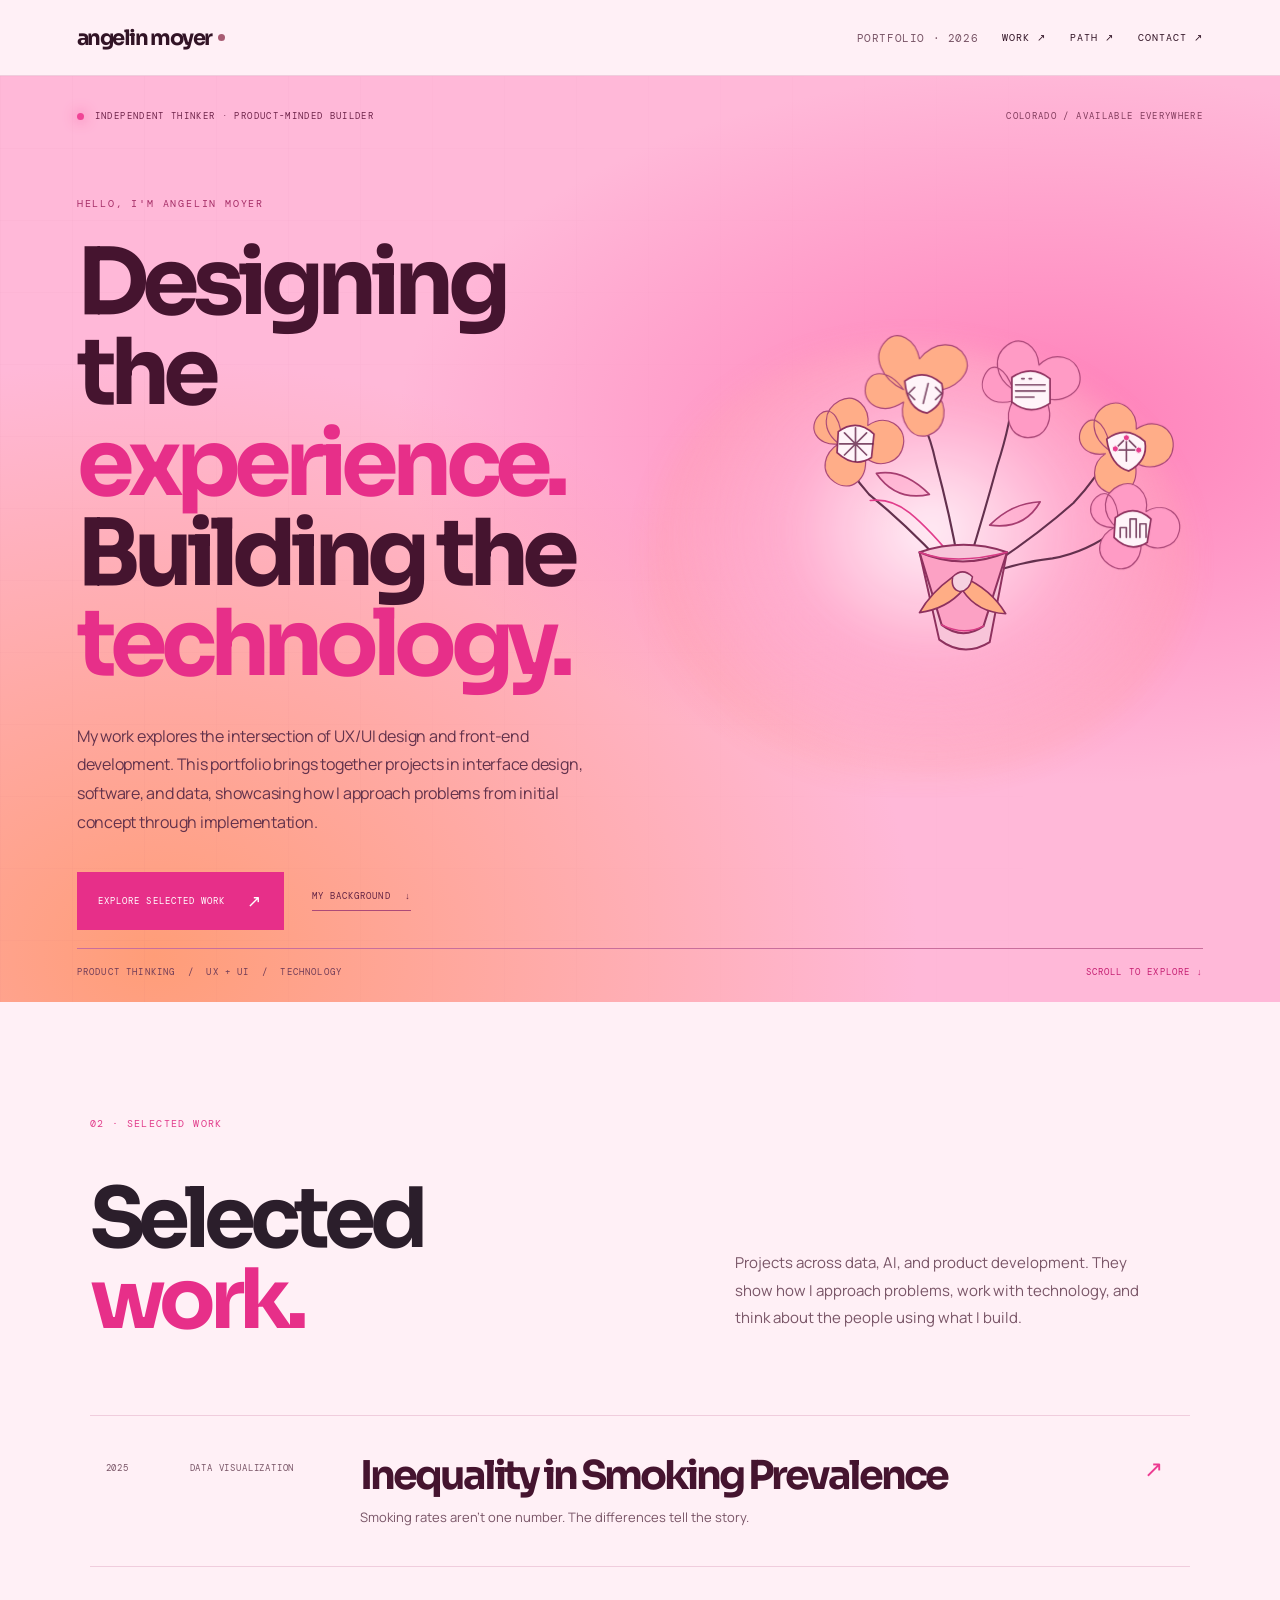
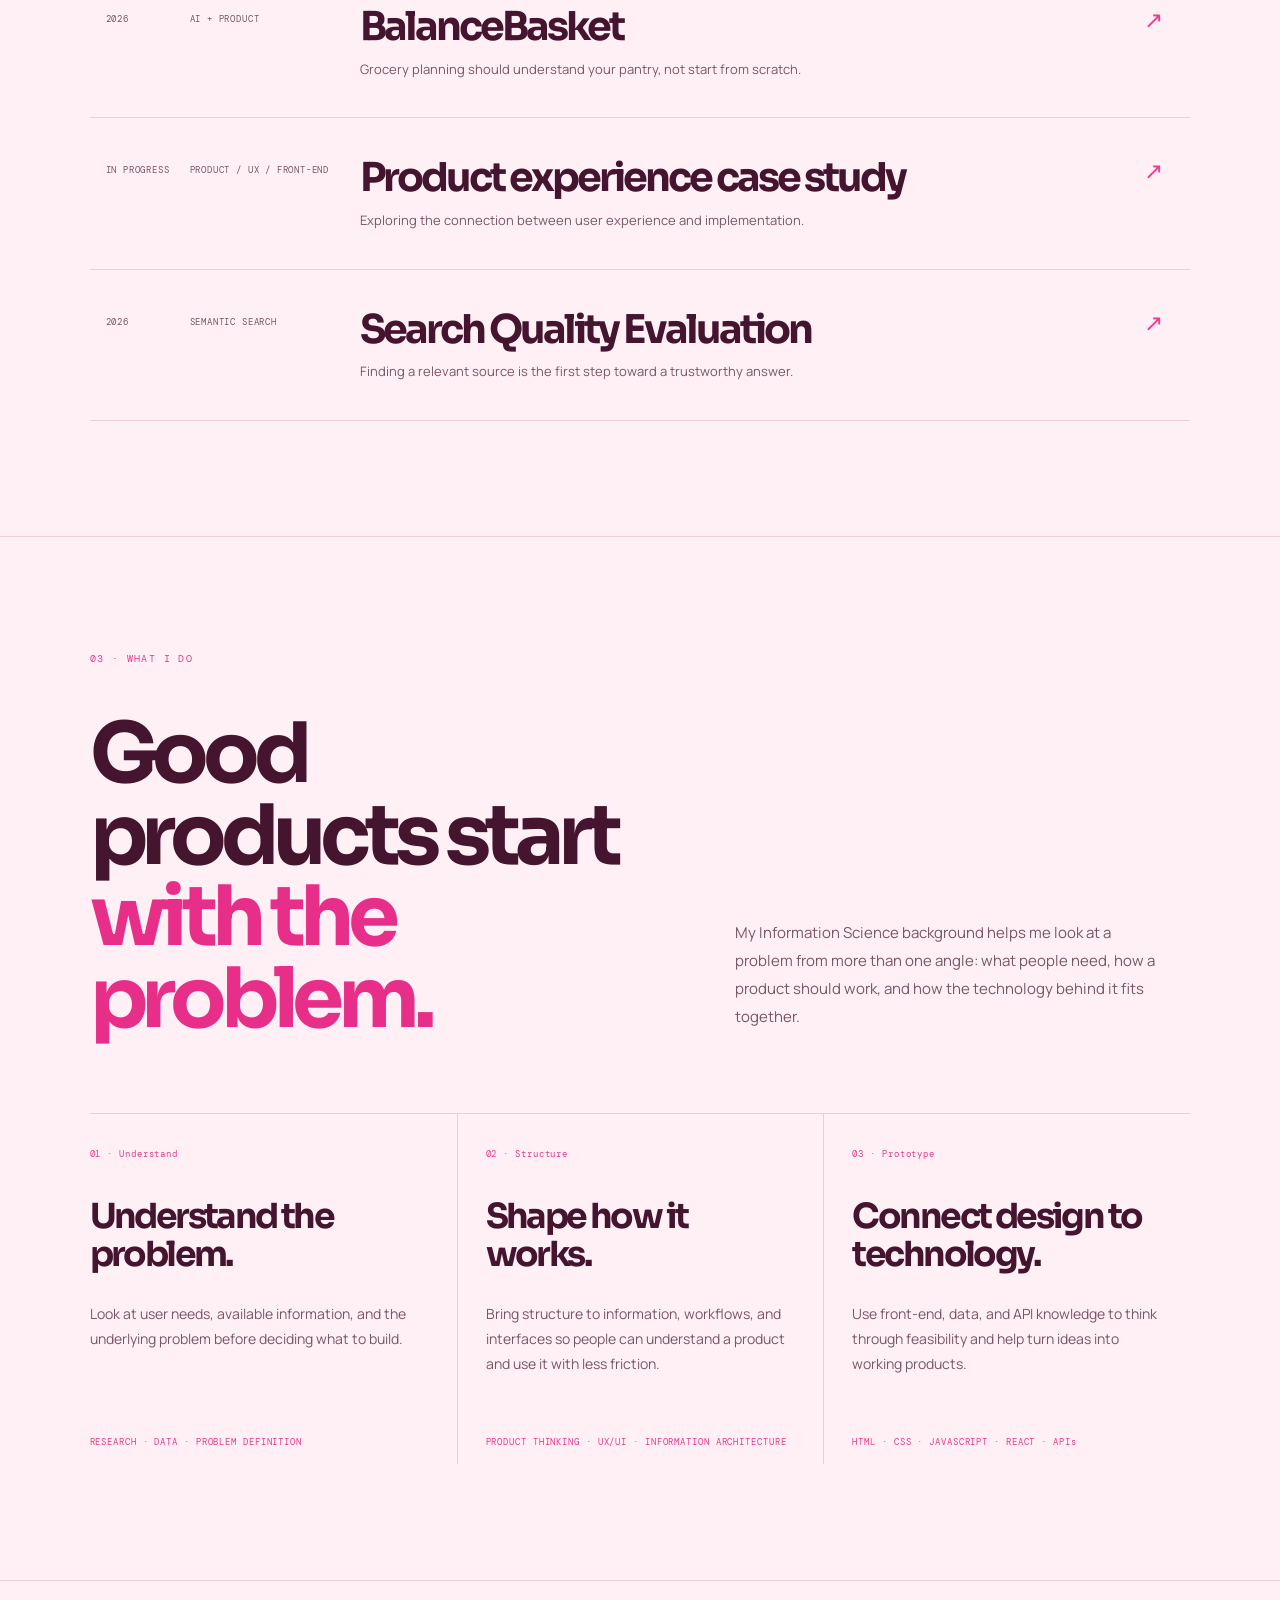
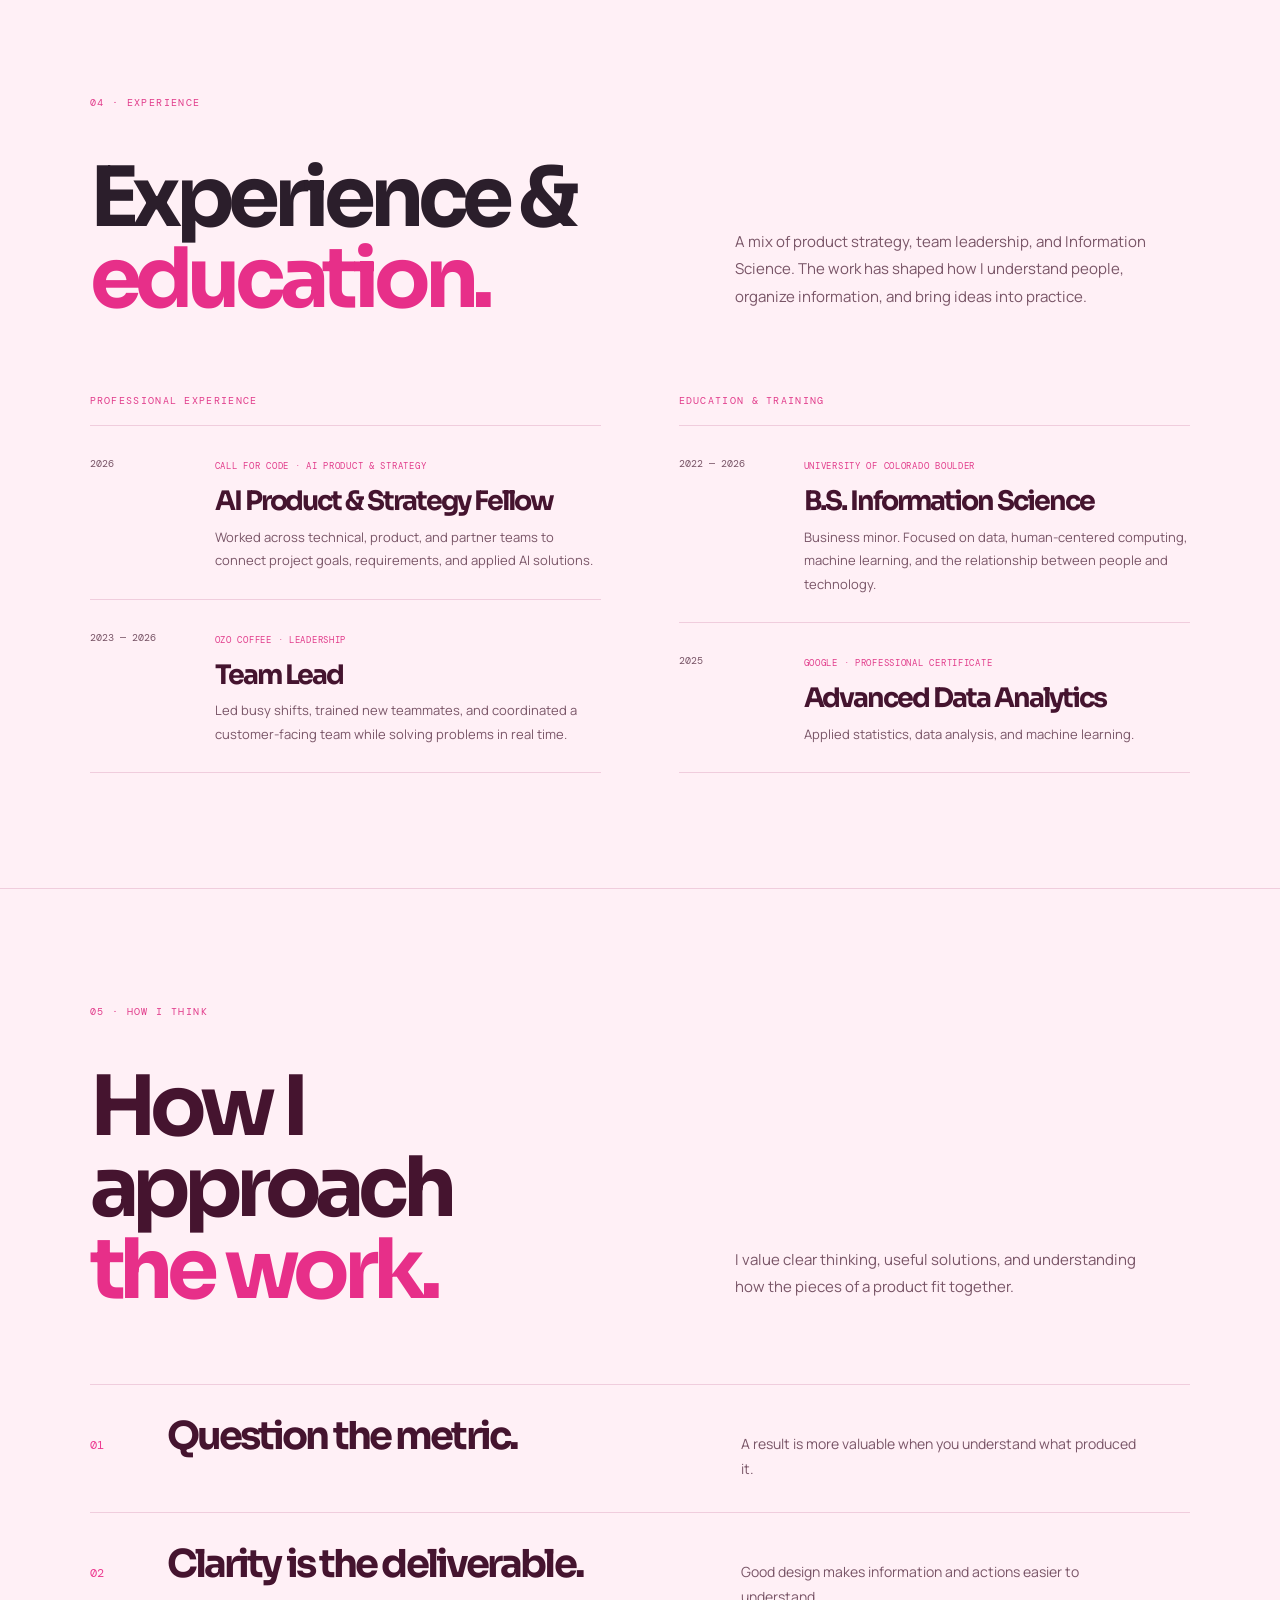
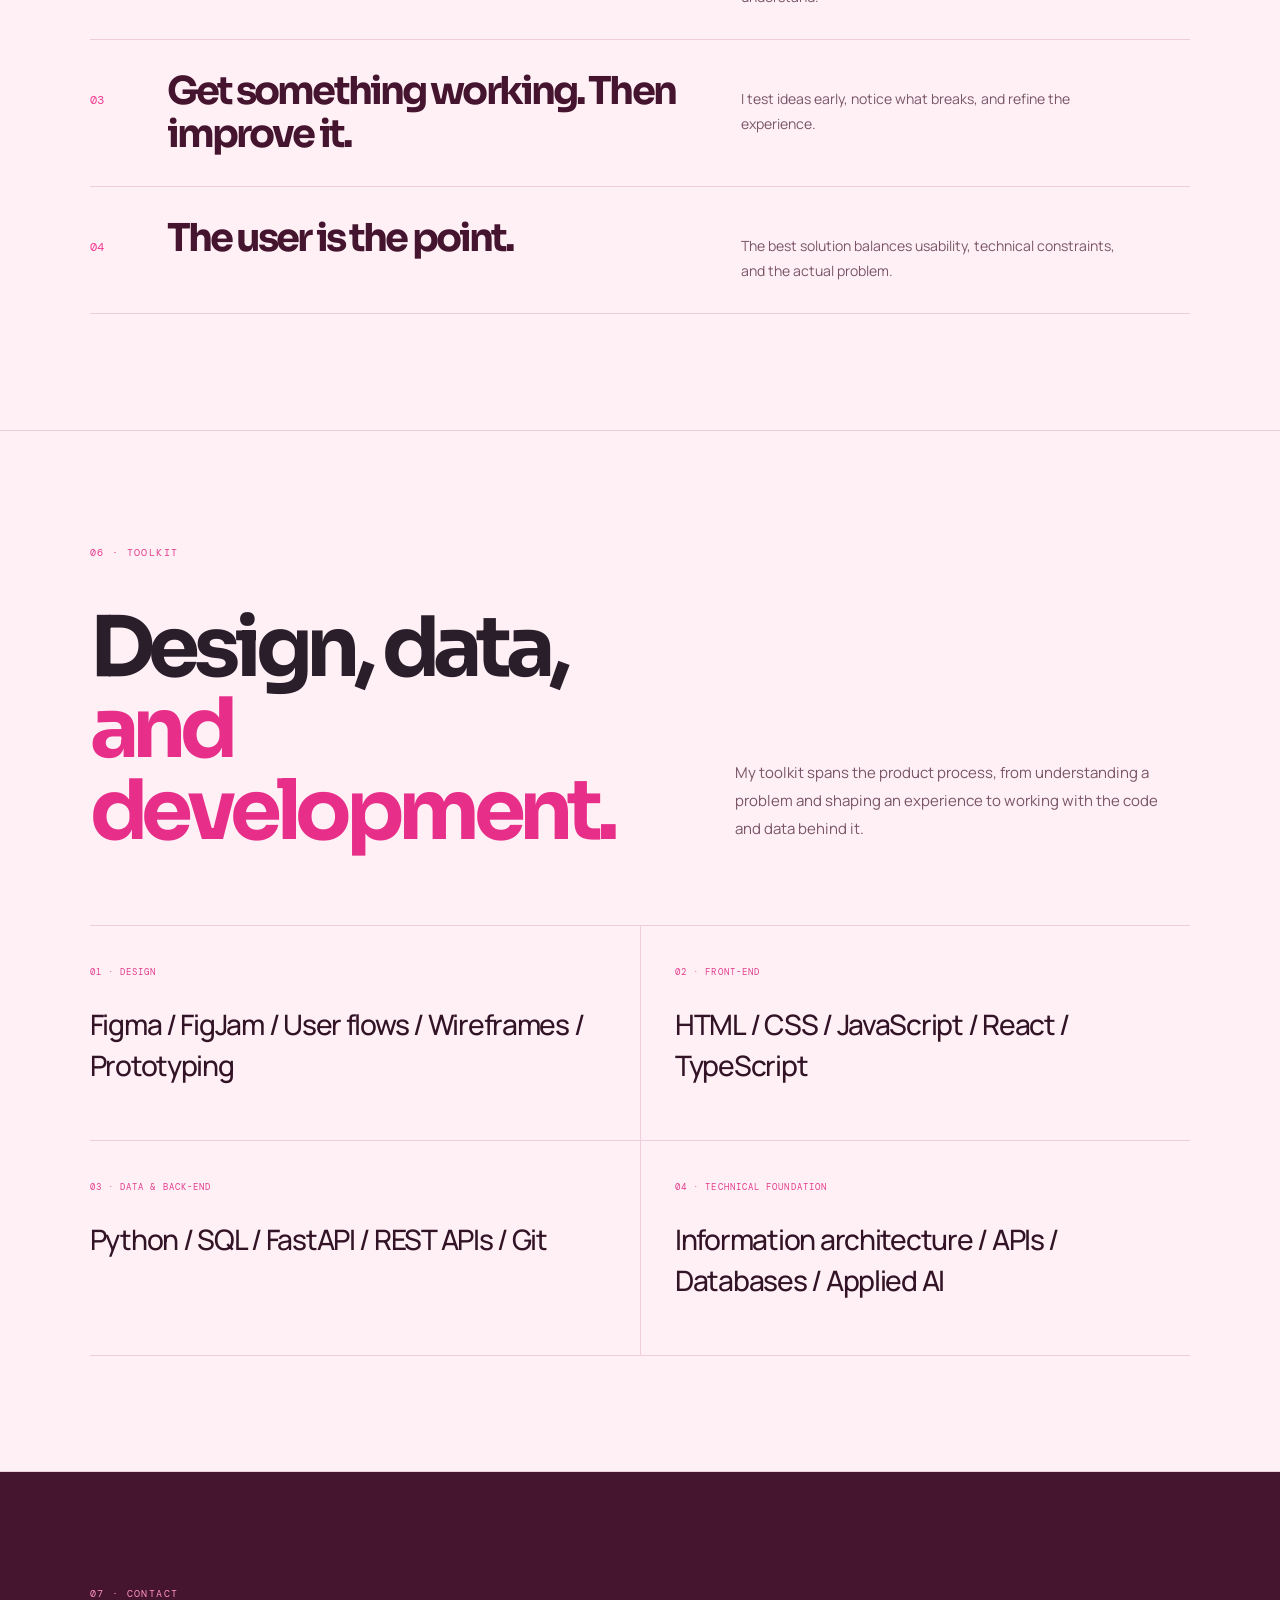
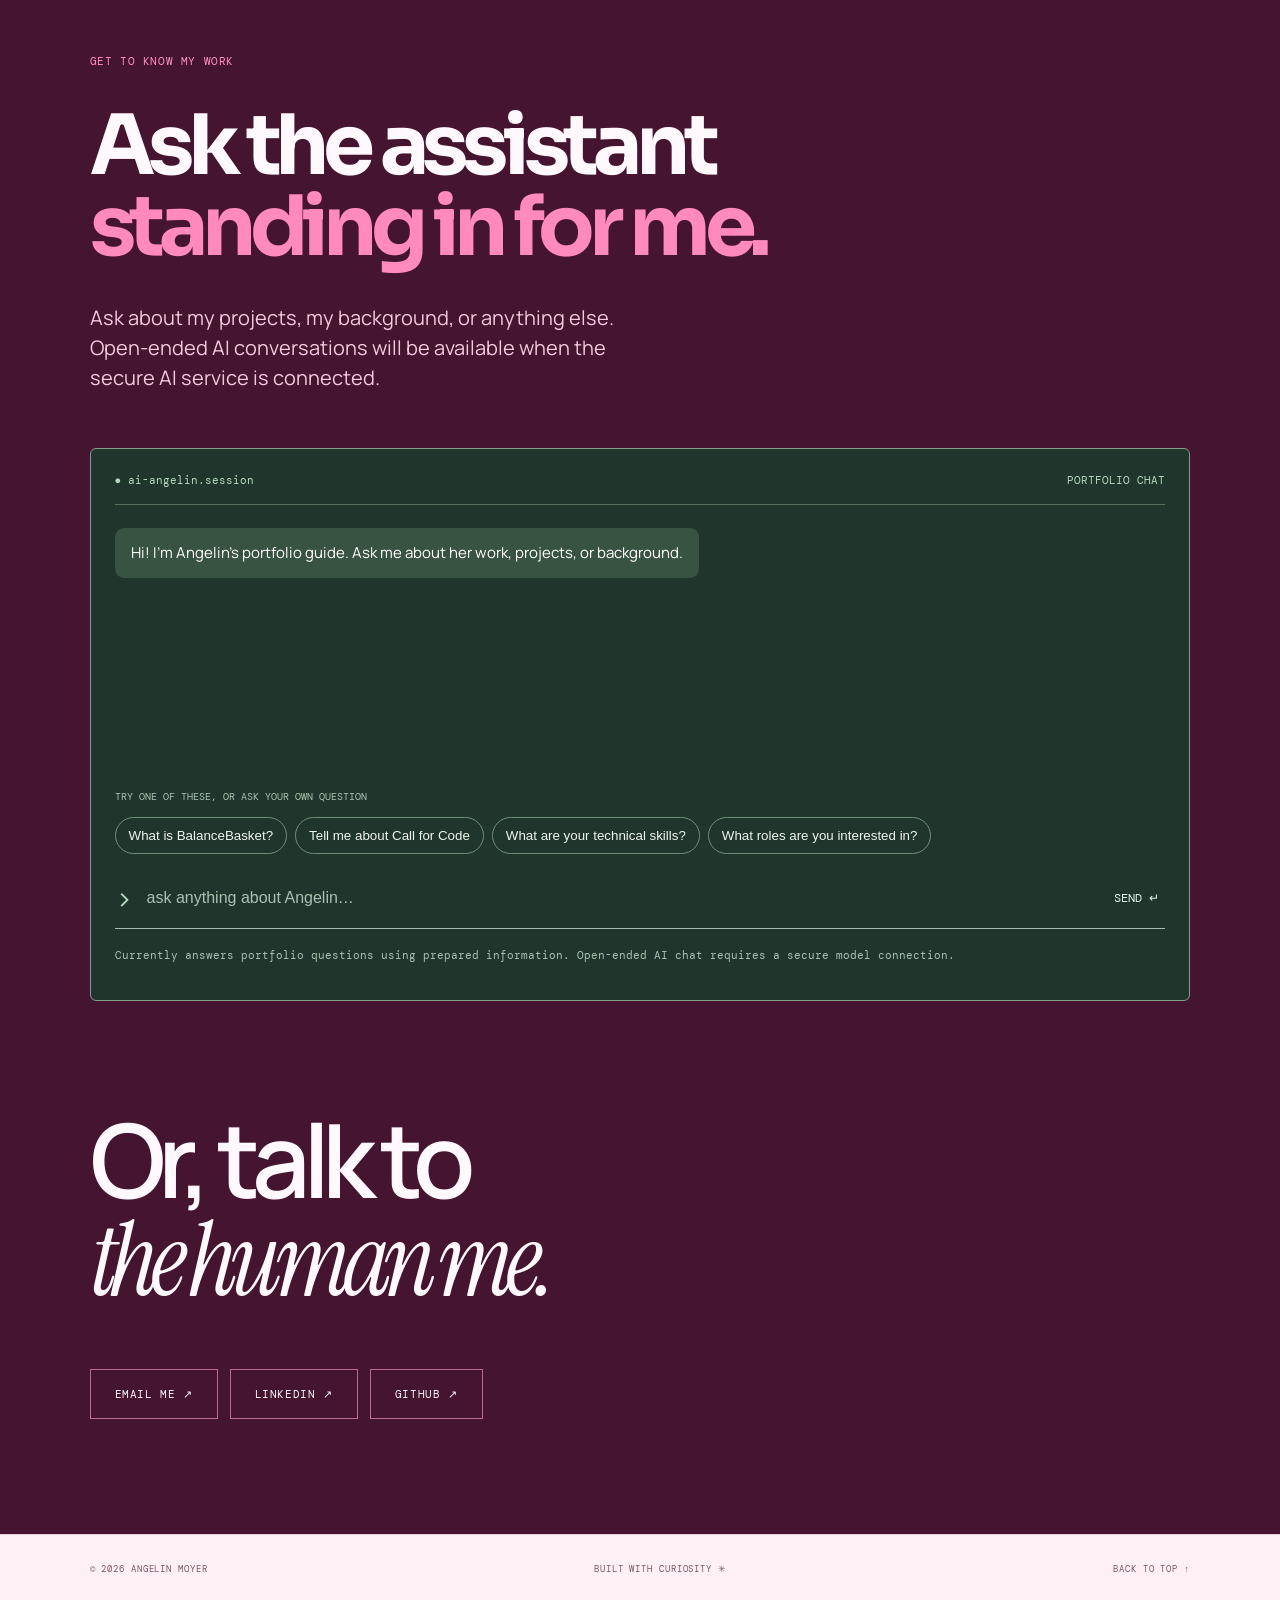
==== commit ef232c49: "Remove falling petals from hero illustration" ====
--- a/index.html
+++ b/index.html
@@ -68,20 +68,7 @@
         </g>
         </g>
 
-        <g class="falling-petals" aria-hidden="true">
-          <path class="petal petal-1" d="M 105 115 C 95 105 98 93 107 91 C 119 98 118 110 105 115 Z" fill="#ff9bc5" stroke="#8e315e" stroke-width="1.25" stroke-linejoin="round"/>
-          <path class="petal petal-2" d="M 174 205 C 164 195 167 183 176 181 C 188 188 187 200 174 205 Z" fill="#ffad88" stroke="#8e315e" stroke-width="1.25" stroke-linejoin="round"/>
-          <path class="petal petal-3" d="M 535 125 C 525 115 528 103 537 101 C 549 108 548 120 535 125 Z" fill="#ff9bc5" stroke="#8e315e" stroke-width="1.25" stroke-linejoin="round"/>
-          <path class="petal petal-4" d="M 565 250 C 555 240 558 228 567 226 C 579 233 578 245 565 250 Z" fill="#ffad88" stroke="#8e315e" stroke-width="1.25" stroke-linejoin="round"/>
-          <path class="petal petal-5" d="M 95 320 C 85 310 88 298 97 296 C 109 303 108 315 95 320 Z" fill="#ffad88" stroke="#8e315e" stroke-width="1.25" stroke-linejoin="round"/>
-          <path class="petal petal-6" d="M 210 405 C 200 395 203 383 212 381 C 224 388 223 400 210 405 Z" fill="#ff9bc5" stroke="#8e315e" stroke-width="1.25" stroke-linejoin="round"/>
-          <path class="petal petal-7" d="M 430 430 C 420 420 423 408 432 406 C 444 413 443 425 430 430 Z" fill="#ffad88" stroke="#8e315e" stroke-width="1.25" stroke-linejoin="round"/>
-          <path class="petal petal-8" d="M 510 350 C 500 340 503 328 512 326 C 524 333 523 345 510 350 Z" fill="#ff9bc5" stroke="#8e315e" stroke-width="1.25" stroke-linejoin="round"/>
-          <path class="petal petal-9" d="M 275 95 C 265 85 268 73 277 71 C 289 78 288 90 275 95 Z" fill="#ffad88" stroke="#8e315e" stroke-width="1.25" stroke-linejoin="round"/>
-          <path class="petal petal-10" d="M 390 85 C 380 75 383 63 392 61 C 404 68 403 80 390 85 Z" fill="#ff9bc5" stroke="#8e315e" stroke-width="1.25" stroke-linejoin="round"/>
-          <path class="petal petal-11" d="M 135 245 C 125 235 128 223 137 221 C 149 228 148 240 135 245 Z" fill="#ffad88" stroke="#8e315e" stroke-width="1.25" stroke-linejoin="round"/>
-          <path class="petal petal-12" d="M 545 465 C 535 455 538 443 547 441 C 559 448 558 460 545 465 Z" fill="#ff9bc5" stroke="#8e315e" stroke-width="1.25" stroke-linejoin="round"/>
-        </g>
+        
       </svg>
     </div>
   </div>
--- a/illustrations.css
+++ b/illustrations.css
@@ -247,12 +247,12 @@
 .bouquet-illustration .stems path{fill:none;stroke:#63304d;stroke-width:2.1;stroke-linecap:round;stroke-linejoin:round}
 .bouquet-illustration .stems .leaf-stem{stroke:#e13c8b;stroke-width:1.7}
 .bouquet-illustration .stems .leaf{fill:#ff9bc4;fill-opacity:.45;stroke:#a63d70;stroke-width:1.7}
-.bouquet-illustration .flower{transform-box:fill-box;transform-origin:50% 88%;animation:flower-open .8s cubic-bezier(.2,.8,.2,1) both,flower-sway 4.8s ease-in-out .8s infinite}
-.bouquet-illustration .flower-code{animation-delay:.04s,.8s}.bouquet-illustration .flower-interface{animation-delay:.15s,1.4s}.bouquet-illustration .flower-network{animation-delay:.26s,1s}.bouquet-illustration .flower-chart{animation-delay:.37s,1.7s}.bouquet-illustration .flower-data{animation-delay:.48s,1.2s}
-.bouquet-illustration .petals{fill:#ff9bc5;fill-opacity:.9;stroke:#8e315e;stroke-width:1.7;stroke-linecap:round;stroke-linejoin:round}
+.bouquet-illustration .flower{transform-box:fill-box;transform-origin:50% 88%;animation:flower-open .7s ease-out both,flower-sway 5.2s ease-in-out .7s infinite}
+.bouquet-illustration .flower-code{animation-delay:.04s,.3s}.bouquet-illustration .flower-interface{animation-delay:.15s,1.1s}.bouquet-illustration .flower-network{animation-delay:.26s,.6s}.bouquet-illustration .flower-chart{animation-delay:.37s,1.5s}.bouquet-illustration .flower-data{animation-delay:.48s,.9s}
+.bouquet-illustration .petals{fill:#ff9bc5;fill-opacity:1;stroke:#a84676;stroke-width:1.15;stroke-linecap:round;stroke-linejoin:round}
 .bouquet-illustration .flower:nth-of-type(even) .petals{fill:#ffad88}
-.bouquet-illustration .flower-center{fill:#fff4f9;stroke:#8e315e;stroke-width:1.5;stroke-linejoin:round}
-.bouquet-illustration .flower-tech{fill:none;stroke:#63264a;stroke-width:1.35;stroke-linecap:round;stroke-linejoin:round}
+.bouquet-illustration .flower-center{fill:#fff4f9;stroke:#a84676;stroke-width:1.1;stroke-linejoin:round}
+.bouquet-illustration .flower-tech{fill:none;stroke:#783454;stroke-width:1.15;stroke-linecap:round;stroke-linejoin:round;opacity:.82}
 .bouquet-illustration .flower-center{fill:#fff4f9;stroke:#8e315e;stroke-width:1.7;stroke-linejoin:round}
 .bouquet-illustration .flower-tech{fill:none;stroke:#63264a;stroke-width:1.65;stroke-linecap:round;stroke-linejoin:round}
 .bouquet-illustration .node-dot{fill:#e83d8e;stroke:#fff4f9;stroke-width:1}
@@ -384,41 +384,50 @@
 }
 
 
-/* Flower-only hero: petals match the bouquet and visibly drift down */
-.bouquet-illustration .carried-bouquet{
-  transform-box:view-box;
-  transform-origin:50% 41%;
-}
+/* Clean botanical finish and a coordinated, breezy sway */
 .bouquet-illustration .falling-petals .petal{
   opacity:0;
   transform-box:fill-box;
   transform-origin:50% 50%;
-  animation:petal-fall 6s linear infinite;
+  animation:petal-fall 8s ease-in-out infinite;
   will-change:transform,opacity;
 }
-.bouquet-illustration .falling-petals .petal-two{animation-delay:-1s}
-.bouquet-illustration .falling-petals .petal-three{animation-delay:-2s}
-.bouquet-illustration .falling-petals .petal-four{animation-delay:-3s}
-.bouquet-illustration .falling-petals .petal-five{animation-delay:-4s}
-.bouquet-illustration .falling-petals .petal-six{animation-delay:-5s}
+.bouquet-illustration .falling-petals .petal-2{animation-delay:-0.67s}
+.bouquet-illustration .falling-petals .petal-3{animation-delay:-1.34s}
+.bouquet-illustration .falling-petals .petal-4{animation-delay:-2.01s}
+.bouquet-illustration .falling-petals .petal-5{animation-delay:-2.68s}
+.bouquet-illustration .falling-petals .petal-6{animation-delay:-3.35s}
+.bouquet-illustration .falling-petals .petal-7{animation-delay:-4.02s}
+.bouquet-illustration .falling-petals .petal-8{animation-delay:-4.69s}
+.bouquet-illustration .falling-petals .petal-9{animation-delay:-5.36s}
+.bouquet-illustration .falling-petals .petal-10{animation-delay:-6.03s}
+.bouquet-illustration .falling-petals .petal-11{animation-delay:-6.70s}
+.bouquet-illustration .falling-petals .petal-12{animation-delay:-7.37s}
+.bouquet-illustration .flower{
+  transform-box:fill-box;
+  transform-origin:50% 90%;
+}
+.bouquet-illustration .stems{
+  transform-box:fill-box;
+  transform-origin:50% 100%;
+  animation:stem-sway 5.2s ease-in-out infinite;
+}
+@keyframes flower-sway{
+  0%,100%{transform:rotate(-4deg) translateY(0)}
+  25%{transform:rotate(-1deg) translateY(-1px)}
+  55%{transform:rotate(4.5deg) translateY(-2px)}
+  80%{transform:rotate(1deg) translateY(-1px)}
+}
+@keyframes stem-sway{
+  0%,100%{transform:rotate(-1.3deg)}
+  50%{transform:rotate(1.6deg)}
+}
 @keyframes petal-fall{
-  0%{opacity:0;transform:translate(0,-28px) rotate(-25deg) scale(.78)}
-  10%{opacity:1}
-  55%{opacity:.95;transform:translate(17px,45px) rotate(48deg) scale(1)}
-  100%{opacity:0;transform:translate(42px,120px) rotate(145deg) scale(.9)}
-}
-
-
-/* Gentle botanical movement: each bloom sways from its stem */
-.bouquet-illustration .stems{transform-box:fill-box;transform-origin:50% 100%;animation:stem-sway 5.6s ease-in-out infinite}
-@keyframes flower-sway{
-  0%,100%{transform:rotate(-1.6deg) translateY(0)}
-  50%{transform:rotate(1.8deg) translateY(-2px)}
-}
-@keyframes stem-sway{
-  0%,100%{transform:rotate(-.45deg)}
-  50%{transform:rotate(.65deg)}
+  0%{opacity:0;transform:translate(-8px,-35px) rotate(-35deg) scale(.78)}
+  12%{opacity:.95}
+  48%{opacity:.9;transform:translate(20px,48px) rotate(35deg) scale(1)}
+  100%{opacity:0;transform:translate(-10px,145px) rotate(145deg) scale(.9)}
 }
 @media(prefers-reduced-motion:reduce){
-  .bouquet-illustration .flower,.bouquet-illustration .stems{animation:none!important}
-}
+  .bouquet-illustration .flower,.bouquet-illustration .stems,.bouquet-illustration .falling-petals .petal{animation:none!important}
+}
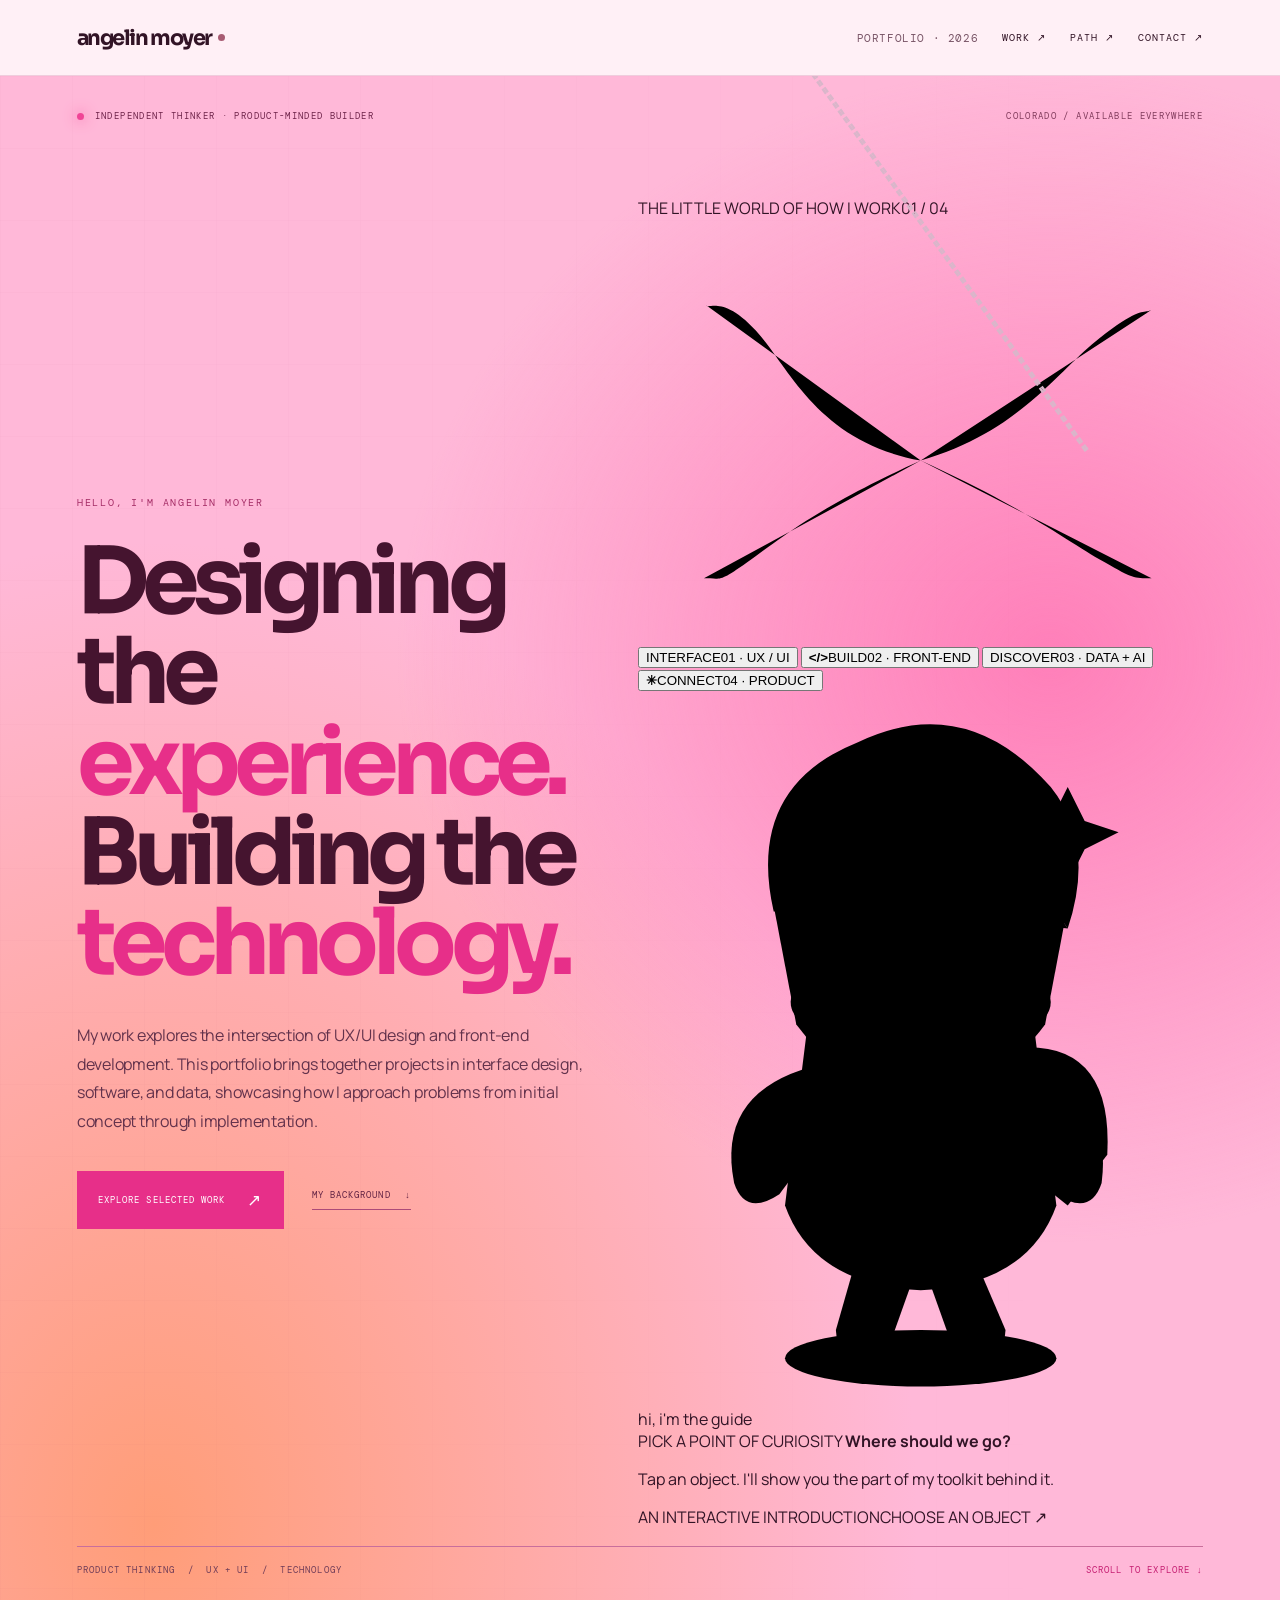
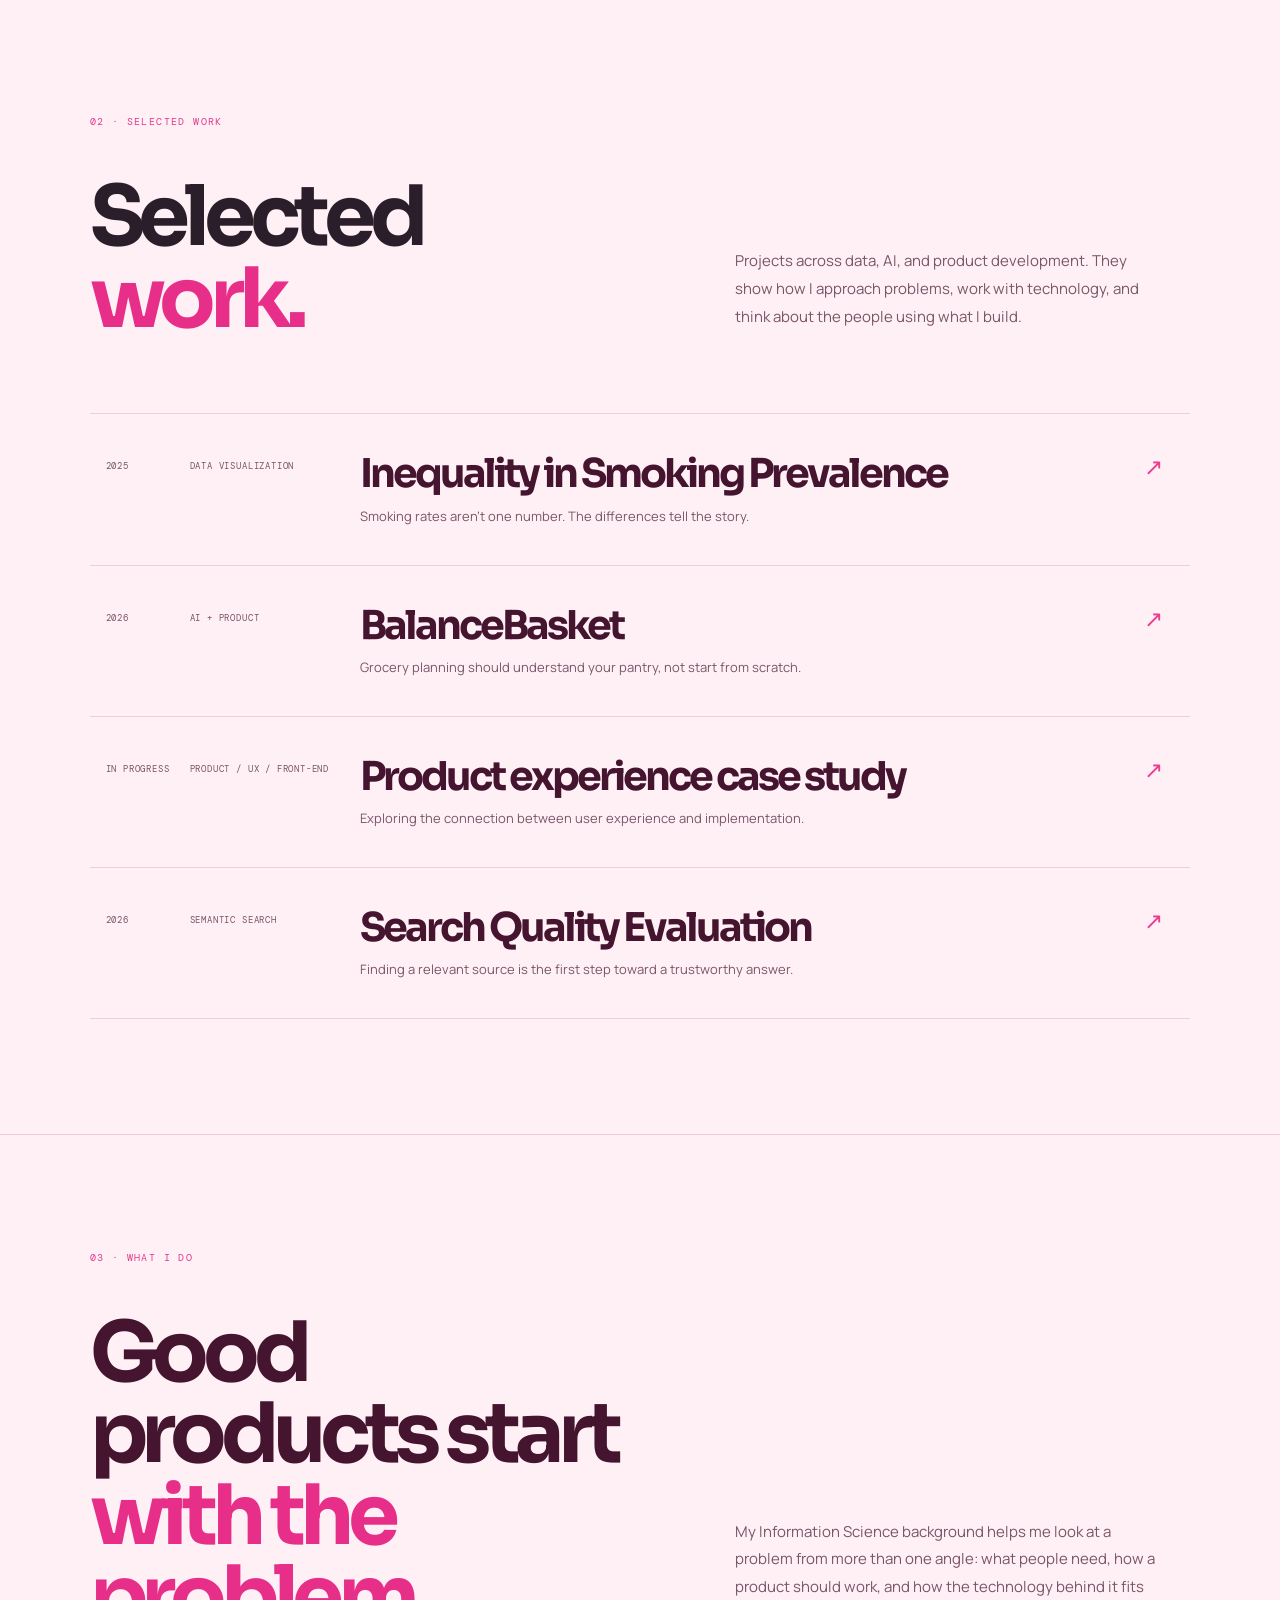
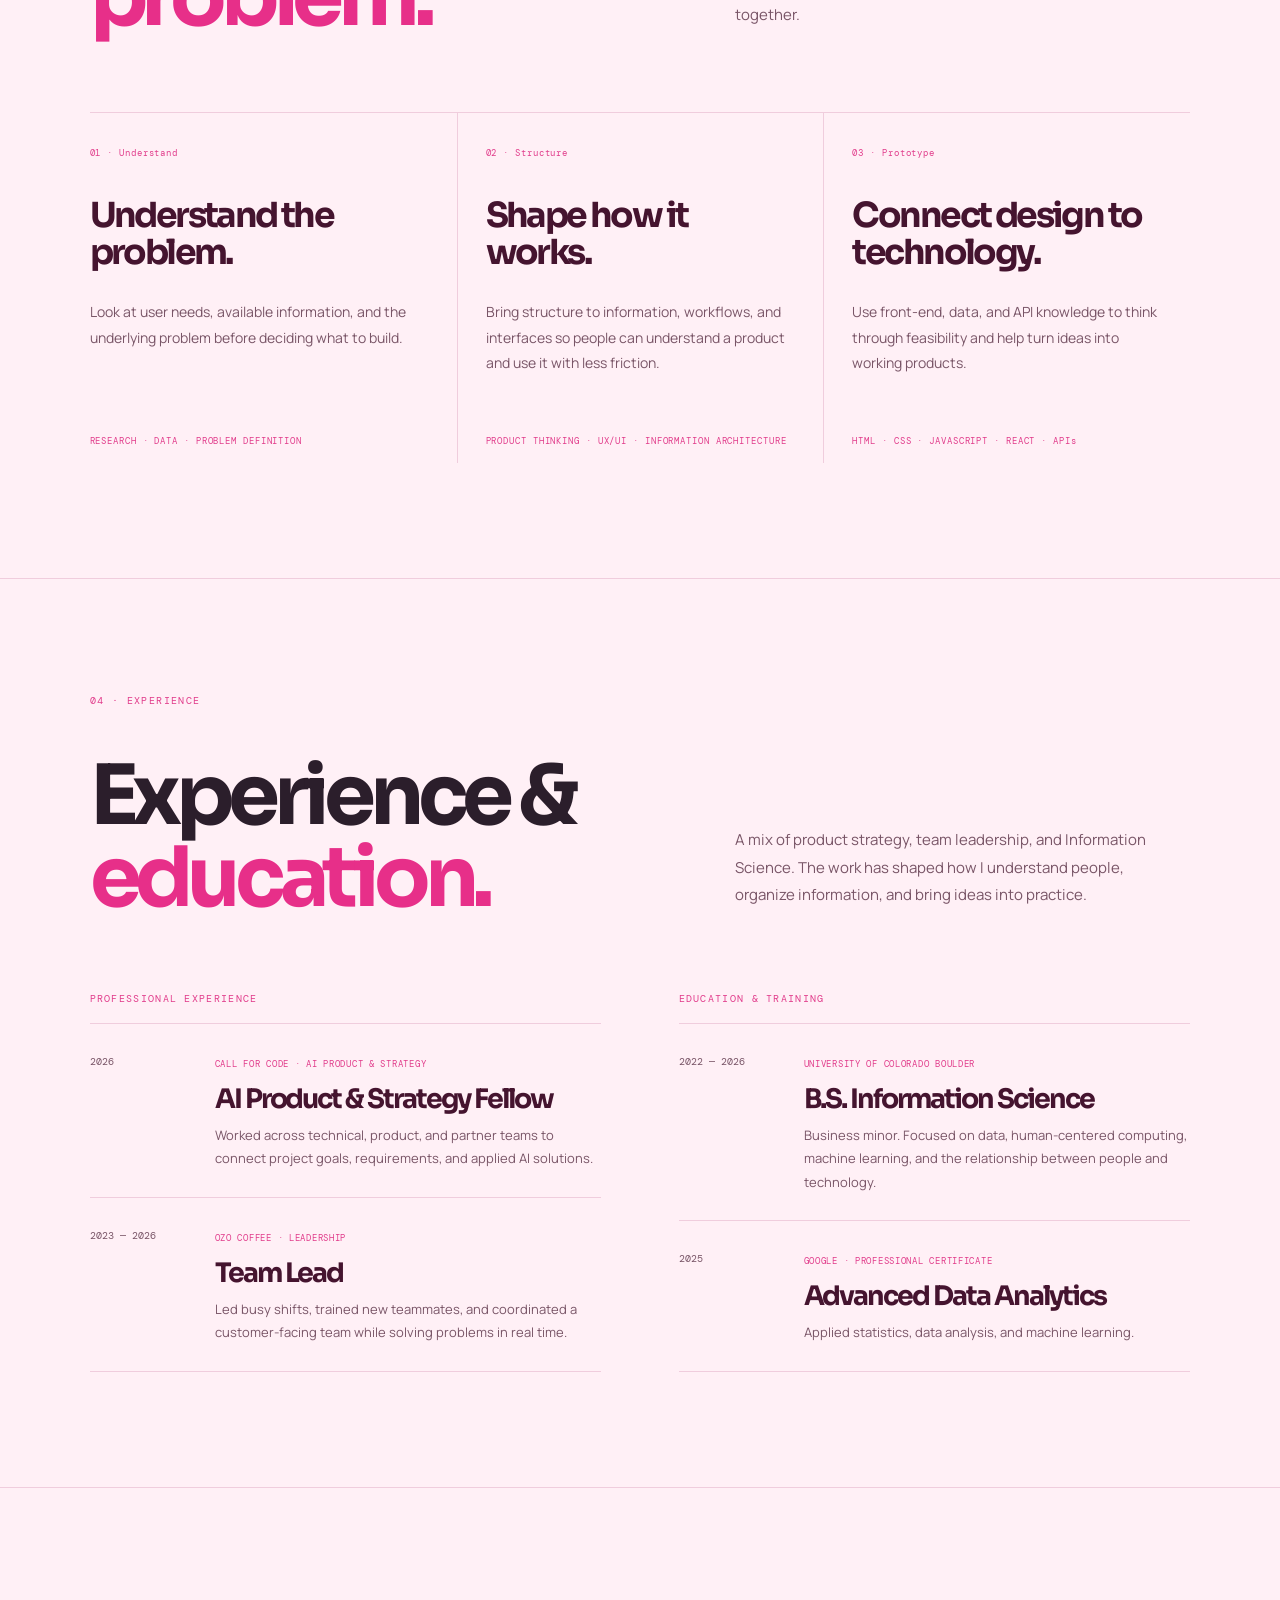
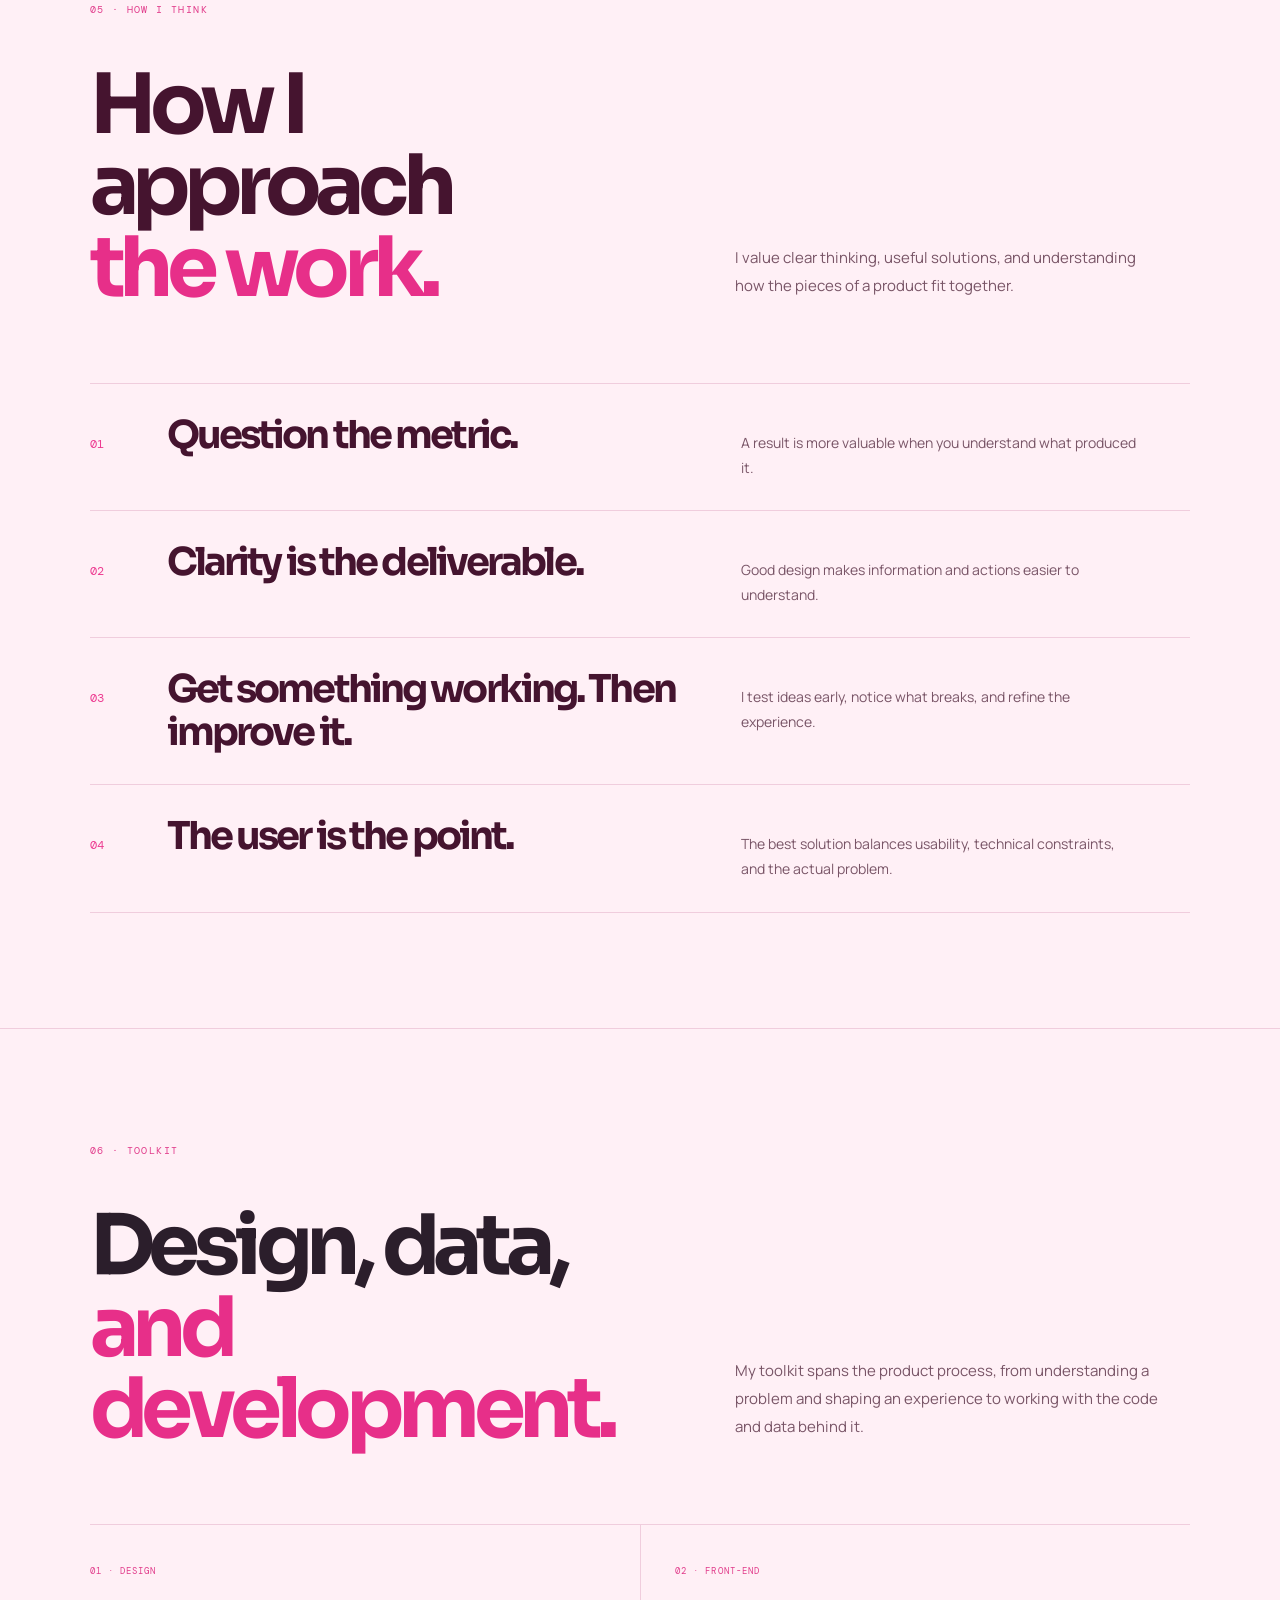
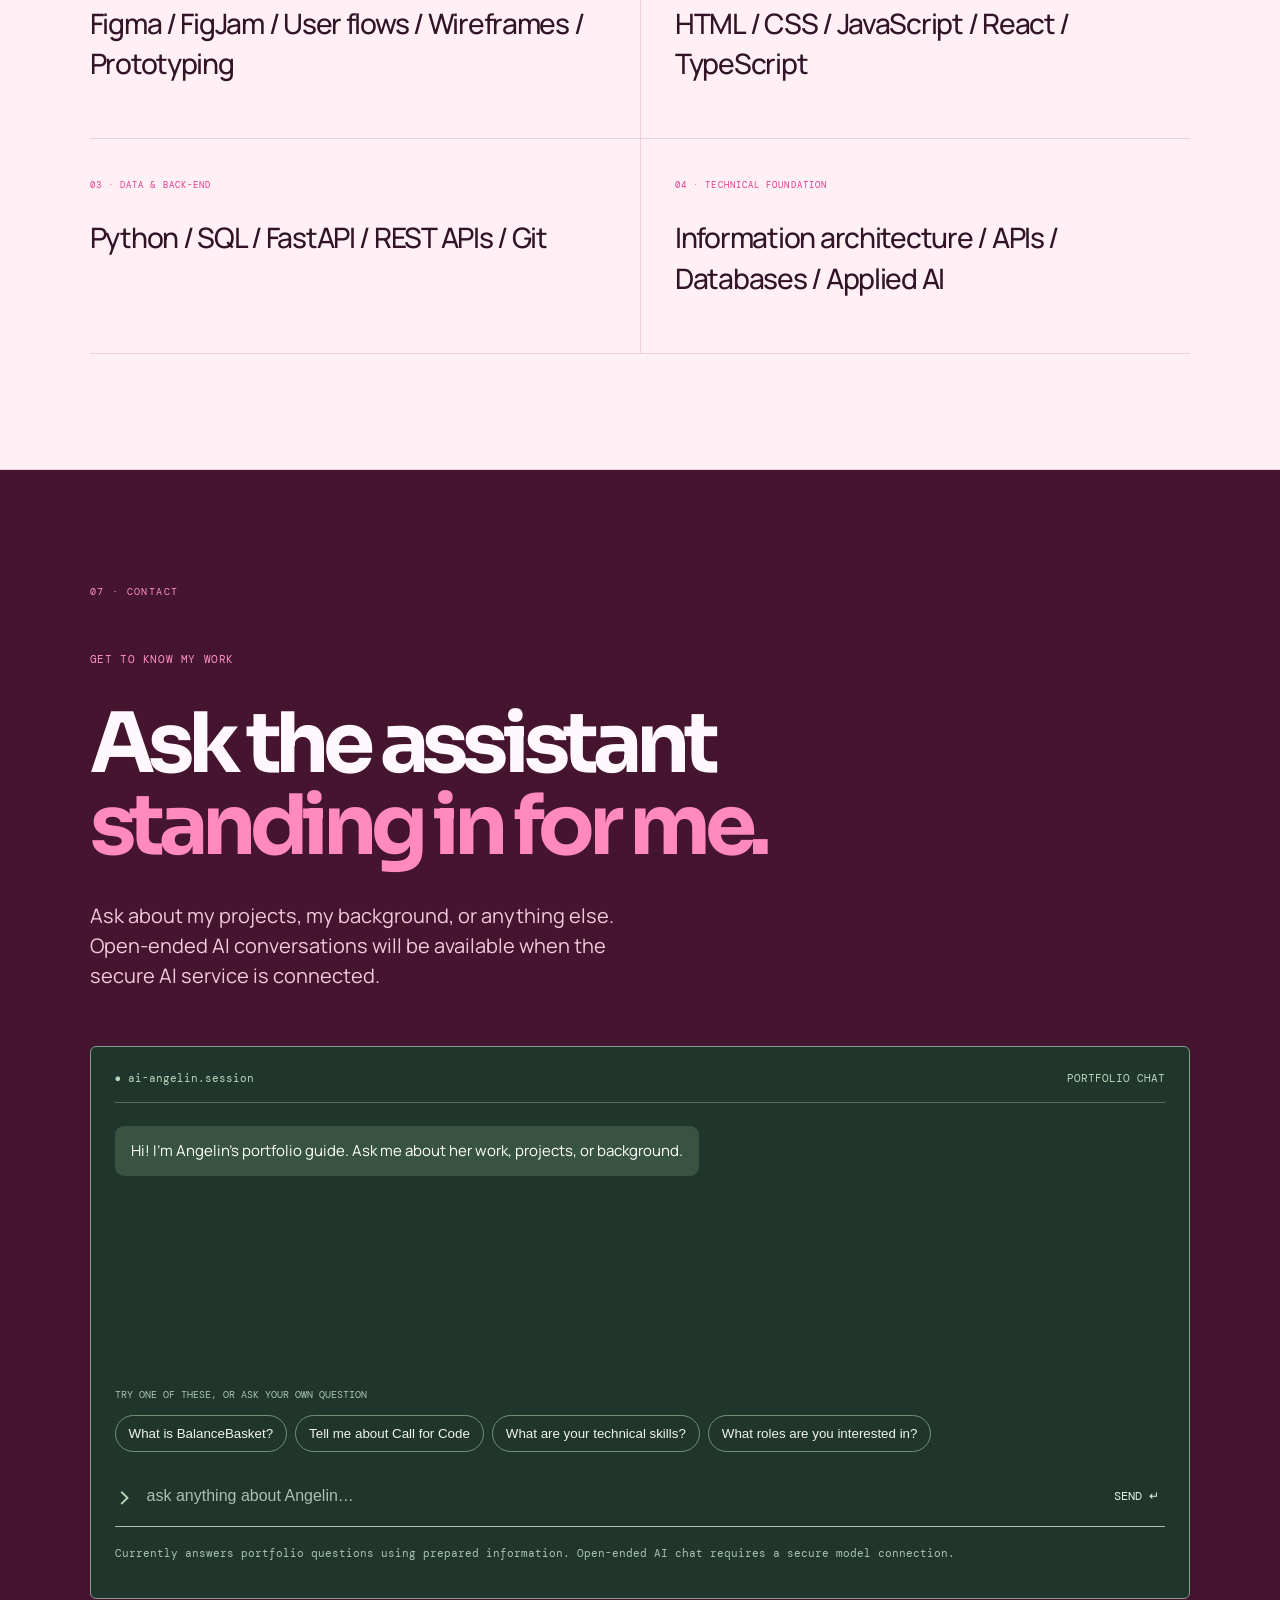
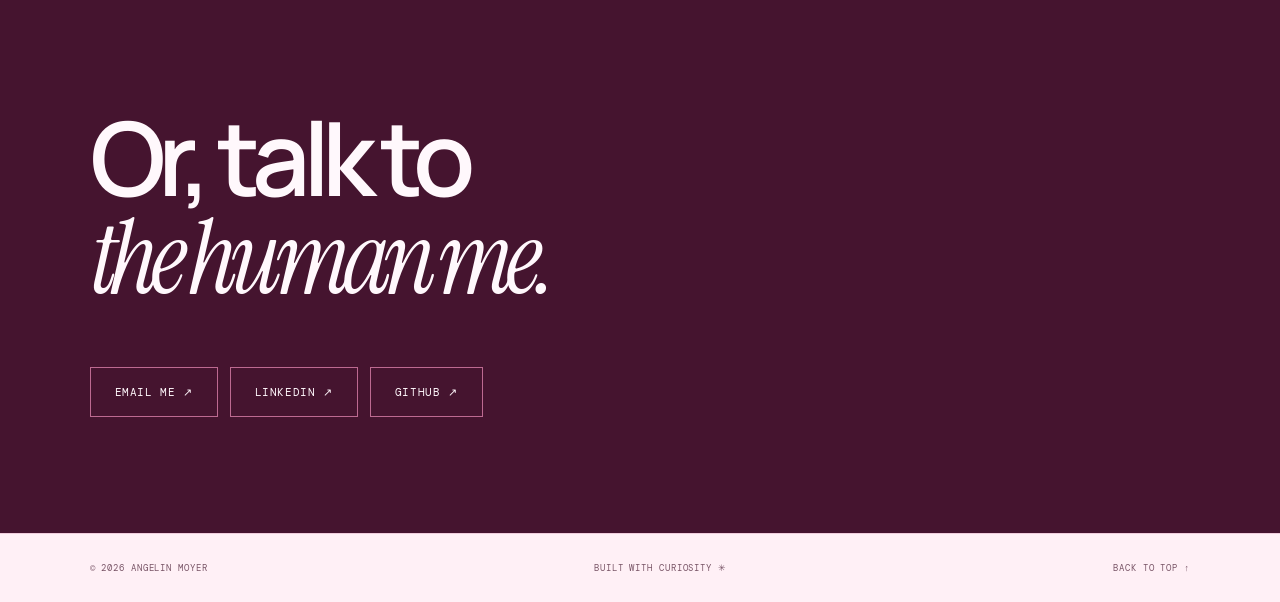
==== commit d8f252d5: "Replace static hero artwork with interactive skill world" ====
--- a/index.html
+++ b/index.html
@@ -4,7 +4,7 @@
 <meta charset="utf-8"><meta name="viewport" content="width=device-width,initial-scale=1">
 <meta name="description" content="Angelin Moyer — Product thinking, user experience, and technical problem-solving. Selected work and experience.">
 <title>Angelin Moyer — Product · Design · Technology</title>
-<link rel="stylesheet" href="editorial.css"><link rel="stylesheet" href="motion.css"><link rel="stylesheet" href="assistant.css"><link rel="stylesheet" href="projects-inline.css"><link rel="stylesheet" href="illustrations.css">
+<link rel="stylesheet" href="editorial.css"><link rel="stylesheet" href="motion.css"><link rel="stylesheet" href="assistant.css"><link rel="stylesheet" href="projects-inline.css"><link rel="stylesheet" href="illustrations.css"><link rel="stylesheet" href="playground.css">
 </head>
 <body>
 <div class="site-wrap">
@@ -19,59 +19,57 @@
       <p class="hero-lead">My work explores the intersection of UX/UI design and front-end development. This portfolio brings together projects in interface design, software, and data, showcasing how I approach problems from initial concept through implementation.</p>
       <div class="hero-actions"><a class="hero-primary" href="#work">EXPLORE SELECTED WORK <span>↗</span></a><a class="hero-secondary" href="#path">MY BACKGROUND <span>↓</span></a></div>
     </div>
-    <div class="hero-art bouquet-scene" role="img" aria-label="Large illustrated bouquet of flowers inspired by interface, code, and data, with falling petals">
-      <div class="bouquet-glow"></div>
-      <svg class="bouquet-illustration" viewBox="0 0 620 560" xmlns="http://www.w3.org/2000/svg" aria-hidden="true">
-        <g class="carried-bouquet" transform="translate(360 230) scale(1.35) translate(-360 -230)">
-        <g class="stems">
-          <path d="M356 283 Q350 240 335 184 Q328 151 309 126"/>
-          <path d="M357 283 Q373 232 385 188 Q397 151 398 126"/>
-          <path d="M358 283 Q411 250 447 218 Q466 198 477 176"/>
-          <path d="M355 283 Q319 242 281 211 Q265 194 258 171"/>
-          <path d="M358 283 Q395 267 430 263 Q458 258 483 239"/>
-          <path d="M352 266 Q330 239 314 226 Q299 214 282 216" class="leaf-stem"/>
-          <path d="M379 236 Q397 218 420 217 Q407 240 379 236" class="leaf"/>
-          <path d="M330 211 Q309 190 287 194 Q303 217 330 211" class="leaf"/>
-        </g>
-        <g class="flower flower-code">
-          <path class="petals" d="M309 126 C291 117 283 99 294 87 C304 76 319 85 322 101 C334 86 352 86 359 99 C366 113 350 126 334 127 C347 140 343 158 329 163 C315 167 305 151 309 136 C293 147 276 139 278 124 C280 110 296 108 309 126Z"/>
-          <path class="flower-center" d="M310 119 Q325 108 340 121 Q344 137 328 145 Q312 142 310 119Z"/>
-          <path class="flower-tech" d="M318 124l-5 5 5 5 M335 124l5 5-5 5 M329 121l-4 16"/>
-        </g>
-        <g class="flower flower-interface">
-          <path class="petals" d="M398 126 C383 116 381 99 393 90 C405 81 418 91 419 106 C431 94 449 99 452 113 C455 128 439 137 424 133 C433 150 424 165 410 165 C395 164 390 148 398 135 C380 140 368 128 375 114 C381 102 392 108 398 126Z"/>
-          <path class="flower-center" d="M397 116 Q413 105 428 117 L428 137 Q412 148 397 136Z"/>
-          <path class="flower-tech" d="M400 122h24 M400 127h24 M400 132h15 M405 117h2 M411 117h2"/>
-        </g>
-        <g class="flower flower-network">
-          <path class="petals" d="M477 176 C460 164 460 147 473 139 C486 132 499 143 498 158 C513 148 529 157 528 172 C527 187 510 193 497 185 C501 204 488 216 474 209 C460 202 462 185 473 178 C455 181 446 166 456 154 C465 144 475 157 477 176Z"/>
-          <path class="flower-center" d="M474 166 Q490 154 505 168 Q508 183 492 192 Q477 188 474 166Z"/>
-          <path class="flower-tech" d="M481 174l9 -9 10 10 M490 165v19 M480 175h21"/>
-          <circle class="node-dot" cx="481" cy="174" r="2.5"/><circle class="node-dot" cx="490" cy="165" r="2.5"/><circle class="node-dot" cx="500" cy="175" r="2.5"/>
-        </g>
-        <g class="flower flower-chart">
-          <path class="petals" d="M483 239 C468 226 471 210 484 204 C497 198 509 210 506 225 C521 216 536 227 533 241 C530 255 513 259 502 249 C503 267 489 277 476 268 C463 259 468 244 480 238 C463 238 455 223 466 213 C477 204 485 220 483 239Z"/>
-          <path class="flower-center" d="M481 230 Q496 218 510 231 L507 250 Q493 259 480 246Z"/>
-          <path class="flower-tech" d="M485 246v-8h5v8 M493 246v-15h5v15 M501 246v-11h5v11"/>
-        </g>
-        <g class="flower flower-data">
-          <path class="petals" d="M258 171 C241 159 244 142 257 135 C270 128 282 140 280 155 C295 145 311 155 309 170 C307 185 290 191 278 181 C280 199 266 210 253 201 C240 192 245 177 256 170 C239 172 230 157 241 146 C251 137 260 152 258 171Z"/>
-          <path class="flower-center" d="M256 160 Q271 149 285 162 L283 181 Q269 190 255 177Z"/>
-          <path class="flower-tech" d="M270 157v27 M257 170h27 M261 161l18 18 M279 161l-18 18"/>
-        </g>
-        <g class="bouquet-wrap">
-          <path class="wrap-back" d="M322 258 Q358 246 393 258 L379 331 Q358 344 338 329Z"/>
-          <path class="wrap-front" d="M322 258 Q357 273 393 258 L374 318 Q357 330 340 317Z"/>
-          <path class="wrap-fold" d="M322 258 Q350 269 393 258 M340 317 Q358 326 374 318"/>
-          <path class="ribbon" d="M349 278 Q331 291 322 307 Q344 304 357 289 Q369 307 392 308 Q380 288 357 278Z"/>
-          <path class="ribbon-knot" d="M349 278 Q357 270 365 278 Q363 289 355 290 Q347 288 349 278Z"/>
-        </g>
-        </g>
-
-        
-      </svg>
-    </div>
-  </div>
+    <div class="hero-art interactive-world" aria-label="Interactive portfolio world">
+      <div class="world-heading"><span>THE LITTLE WORLD OF HOW I WORK</span><span>01 / 04</span></div>
+      <div class="world-stage" id="world-stage">
+        <div class="world-orbit orbit-a"></div><div class="world-orbit orbit-b"></div>
+        <svg class="world-paths" viewBox="0 0 600 440" aria-hidden="true">
+          <path d="M300 250 C190 230 160 150 125 112 S75 90 72 85"/>
+          <path d="M300 250 C405 220 445 155 490 120 S535 95 545 90"/>
+          <path d="M300 250 C190 300 155 330 120 355 S90 375 70 375"/>
+          <path d="M300 250 C410 300 455 335 490 355 S525 375 545 375"/>
+        </svg>
+        <button class="world-object object-design" data-skill="design" aria-label="Explore interface design skills">
+          <span class="object-icon icon-window"><i></i><i></i><i></i><b></b><b></b><b></b></span><span class="object-name">INTERFACE</span><span class="object-hint">01 · UX / UI</span>
+        </button>
+        <button class="world-object object-build" data-skill="build" aria-label="Explore front-end development skills">
+          <span class="object-icon icon-code"><b>&lt;/&gt;</b><i></i></span><span class="object-name">BUILD</span><span class="object-hint">02 · FRONT-END</span>
+        </button>
+        <button class="world-object object-data" data-skill="data" aria-label="Explore data and AI skills">
+          <span class="object-icon icon-data"><i></i><i></i><i></i><b></b></span><span class="object-name">DISCOVER</span><span class="object-hint">03 · DATA + AI</span>
+        </button>
+        <button class="world-object object-product" data-skill="product" aria-label="Explore product thinking">
+          <span class="object-icon icon-product"><b>✳</b><i></i><i></i></span><span class="object-name">CONNECT</span><span class="object-hint">04 · PRODUCT</span>
+        </button>
+        <div class="tiny-mascot" id="tiny-mascot" aria-hidden="true">
+          <svg viewBox="0 0 100 126" role="presentation">
+            <ellipse cx="50" cy="118" rx="24" ry="5" class="mascot-shadow"/>
+            <path class="mascot-backpack" d="M69 63 Q84 63 83 82 L76 91 L66 83Z"/>
+            <path class="mascot-body" d="M30 59 Q50 48 70 59 L74 91 Q69 105 50 106 Q31 105 26 91Z"/>
+            <path class="mascot-bib" d="M37 68 Q50 75 63 68 L61 91 Q50 98 39 91Z"/>
+            <path class="mascot-arm" d="M29 67 Q14 72 17 87 Q19 93 25 89 L34 77"/>
+            <path class="mascot-arm" d="M69 67 Q84 72 82 87 Q80 93 74 89 L65 77"/>
+            <path class="mascot-leg" d="M39 99 L35 113 Q35 118 44 117 L49 103"/>
+            <path class="mascot-leg" d="M59 99 L65 113 Q65 118 56 117 L51 103"/>
+            <path class="mascot-head" d="M24 38 Q24 12 50 10 Q76 12 76 38 L72 59 Q64 70 50 70 Q36 70 28 59Z"/>
+            <path class="mascot-hair" d="M24 39 Q19 17 39 9 Q58 0 73 17 Q81 27 76 42 Q69 31 60 27 Q48 39 24 39Z"/>
+            <path class="mascot-fringe" d="M25 36 Q42 38 57 26 Q67 28 76 42"/>
+            <ellipse cx="41" cy="46" rx="2.6" ry="3.2" class="mascot-eye"/><ellipse cx="60" cy="46" rx="2.6" ry="3.2" class="mascot-eye"/>
+            <path class="mascot-smile" d="M44 55 Q50 60 56 55"/>
+            <circle cx="31" cy="55" r="4" class="mascot-blush"/><circle cx="69" cy="55" r="4" class="mascot-blush"/>
+            <path class="mascot-hairline" d="M34 18 Q46 8 61 16"/>
+            <path class="mascot-star" d="M76 17 l3 6 6 2 -6 3 -3 6 -3 -6 -6 -3 6 -2Z"/>
+          </svg>
+          <span>hi, i'm the guide</span>
+        </div>
+        <div class="world-reveal" id="world-reveal" aria-live="polite">
+          <span class="reveal-kicker">PICK A POINT OF CURIOSITY</span>
+          <strong>Where should we go?</strong>
+          <p>Tap an object. I'll show you the part of my toolkit behind it.</p>
+        </div>
+      </div>
+      <div class="world-footer"><span>AN INTERACTIVE INTRODUCTION</span><span>CHOOSE AN OBJECT ↗</span></div>
+    </div>  </div>
   <div class="hero-bottomline"><span>PRODUCT THINKING&nbsp; / &nbsp;UX + UI&nbsp; / &nbsp;TECHNOLOGY</span><a href="#work">SCROLL TO EXPLORE ↓</a></div>
 </section>
 <section class="section works" id="work"><div class="section-index">02 · SELECTED WORK</div><div class="section-intro"><h2>Selected<br><em>work.</em></h2><p>Projects across data, AI, and product development. They show how I approach problems, work with technology, and think about the people using what I build.</p></div>
@@ -119,4 +117,4 @@
 </div></section>
 </main><footer><span>© 2026 ANGELIN MOYER</span><span>BUILT WITH CURIOSITY ✳</span><a href="#top">BACK TO TOP ↑</a></footer>
 </div>
-<script src="motion.js" defer></script><script src="hero-grid.js" defer></script><script src="assistant.js" defer></script><script src="projects-inline.js" defer></script></body></html>+<script src="motion.js" defer></script><script src="hero-grid.js" defer></script><script src="assistant.js" defer></script><script src="projects-inline.js" defer></script><script src="playground.js" defer></script></body></html>
--- a/illustrations.css
+++ b/illustrations.css
@@ -431,3 +431,14 @@
 @media(prefers-reduced-motion:reduce){
   .bouquet-illustration .flower,.bouquet-illustration .stems,.bouquet-illustration .falling-petals .petal{animation:none!important}
 }
+
+
+/* The hero bouquet is intentionally static; remove all previous motion experiments. */
+.bouquet-illustration,
+.bouquet-illustration *,
+.bouquet-wrap,
+.bouquet-illustration .flower,
+.bouquet-illustration .stems{
+  animation:none!important;
+  transition:none!important;
+}
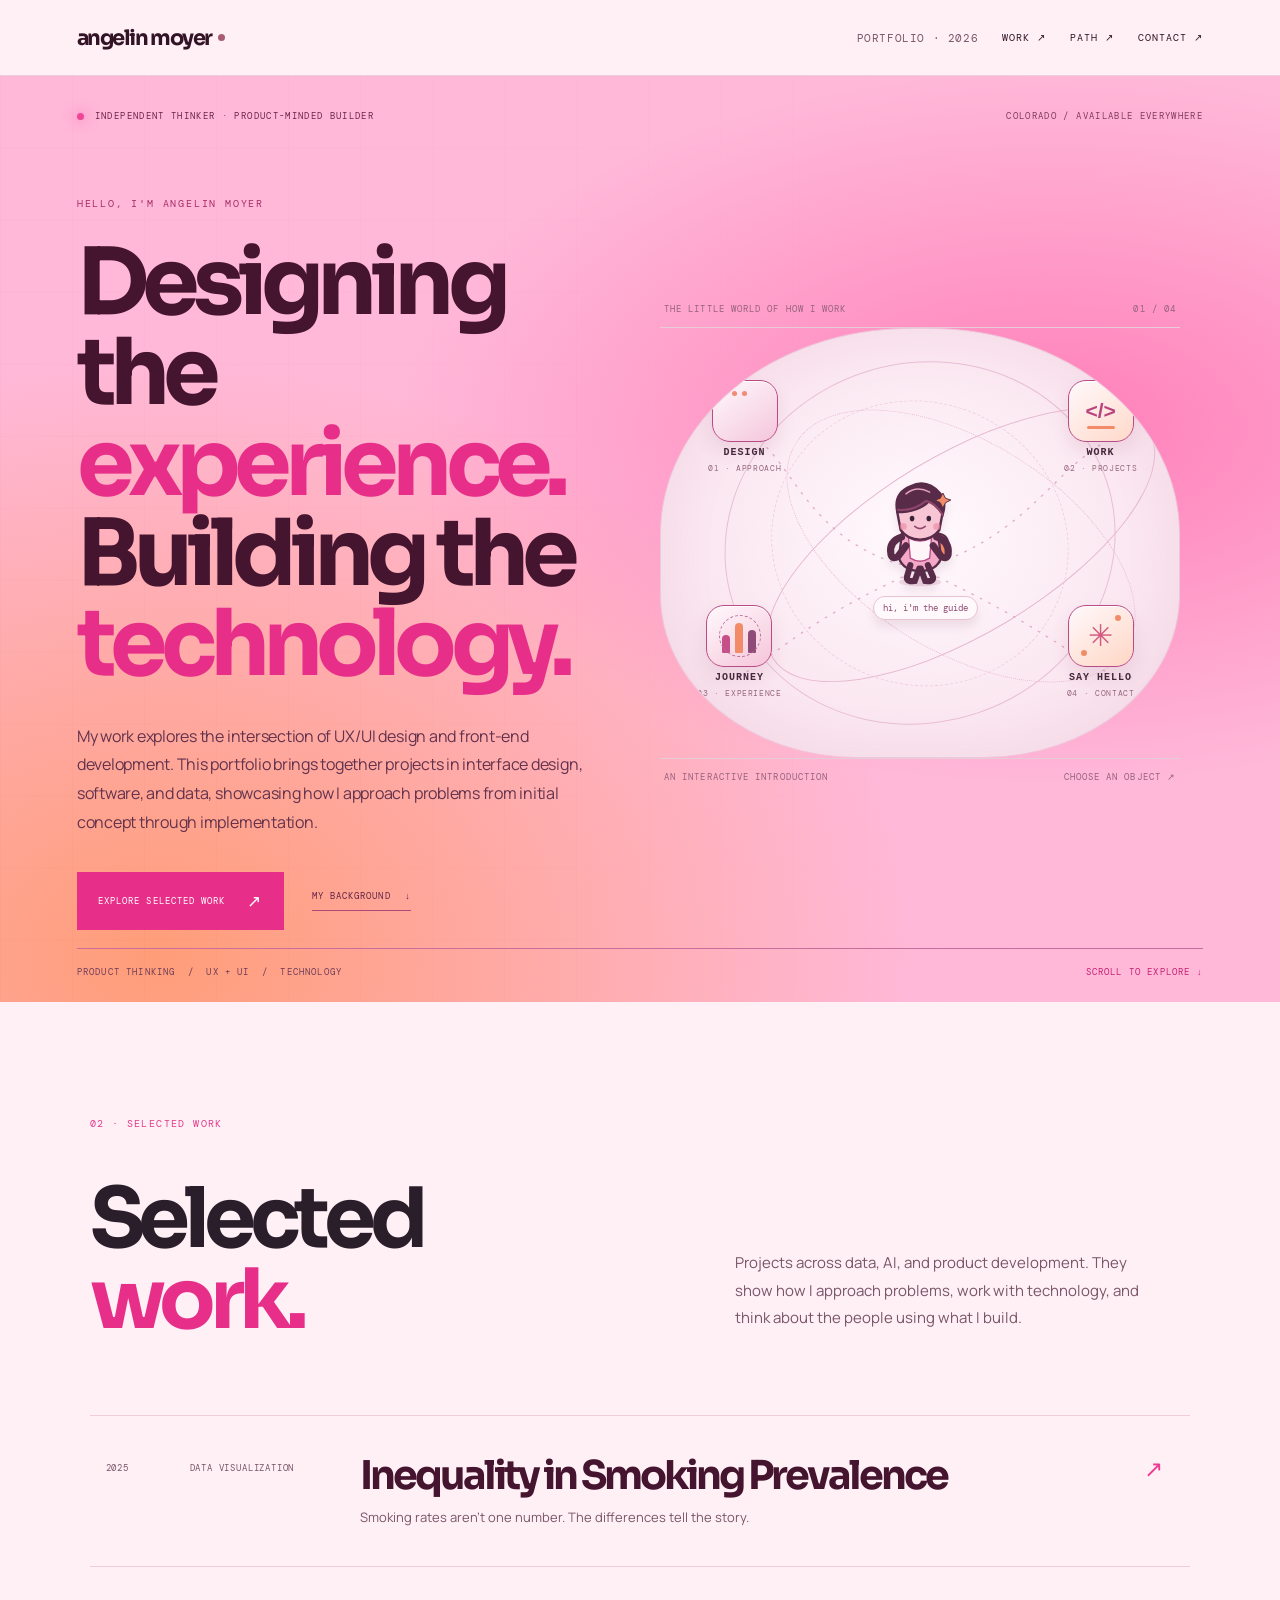
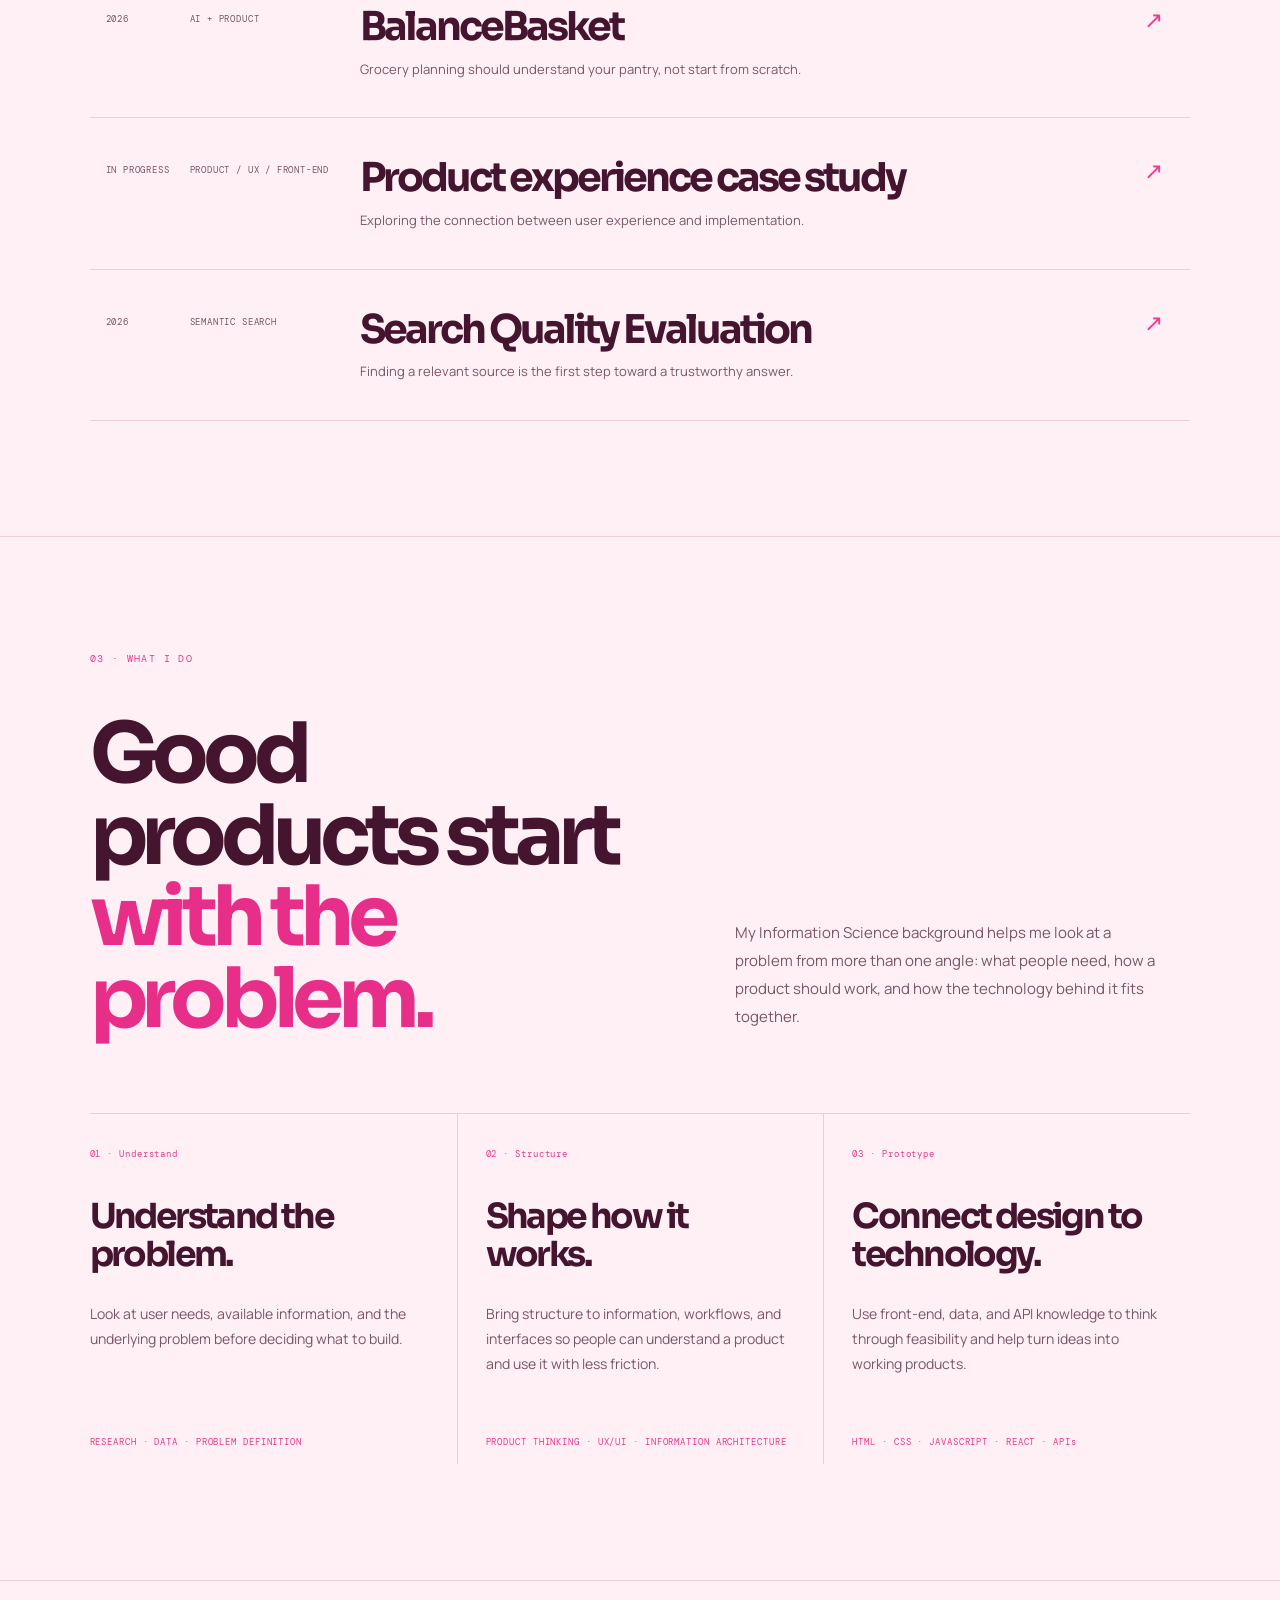
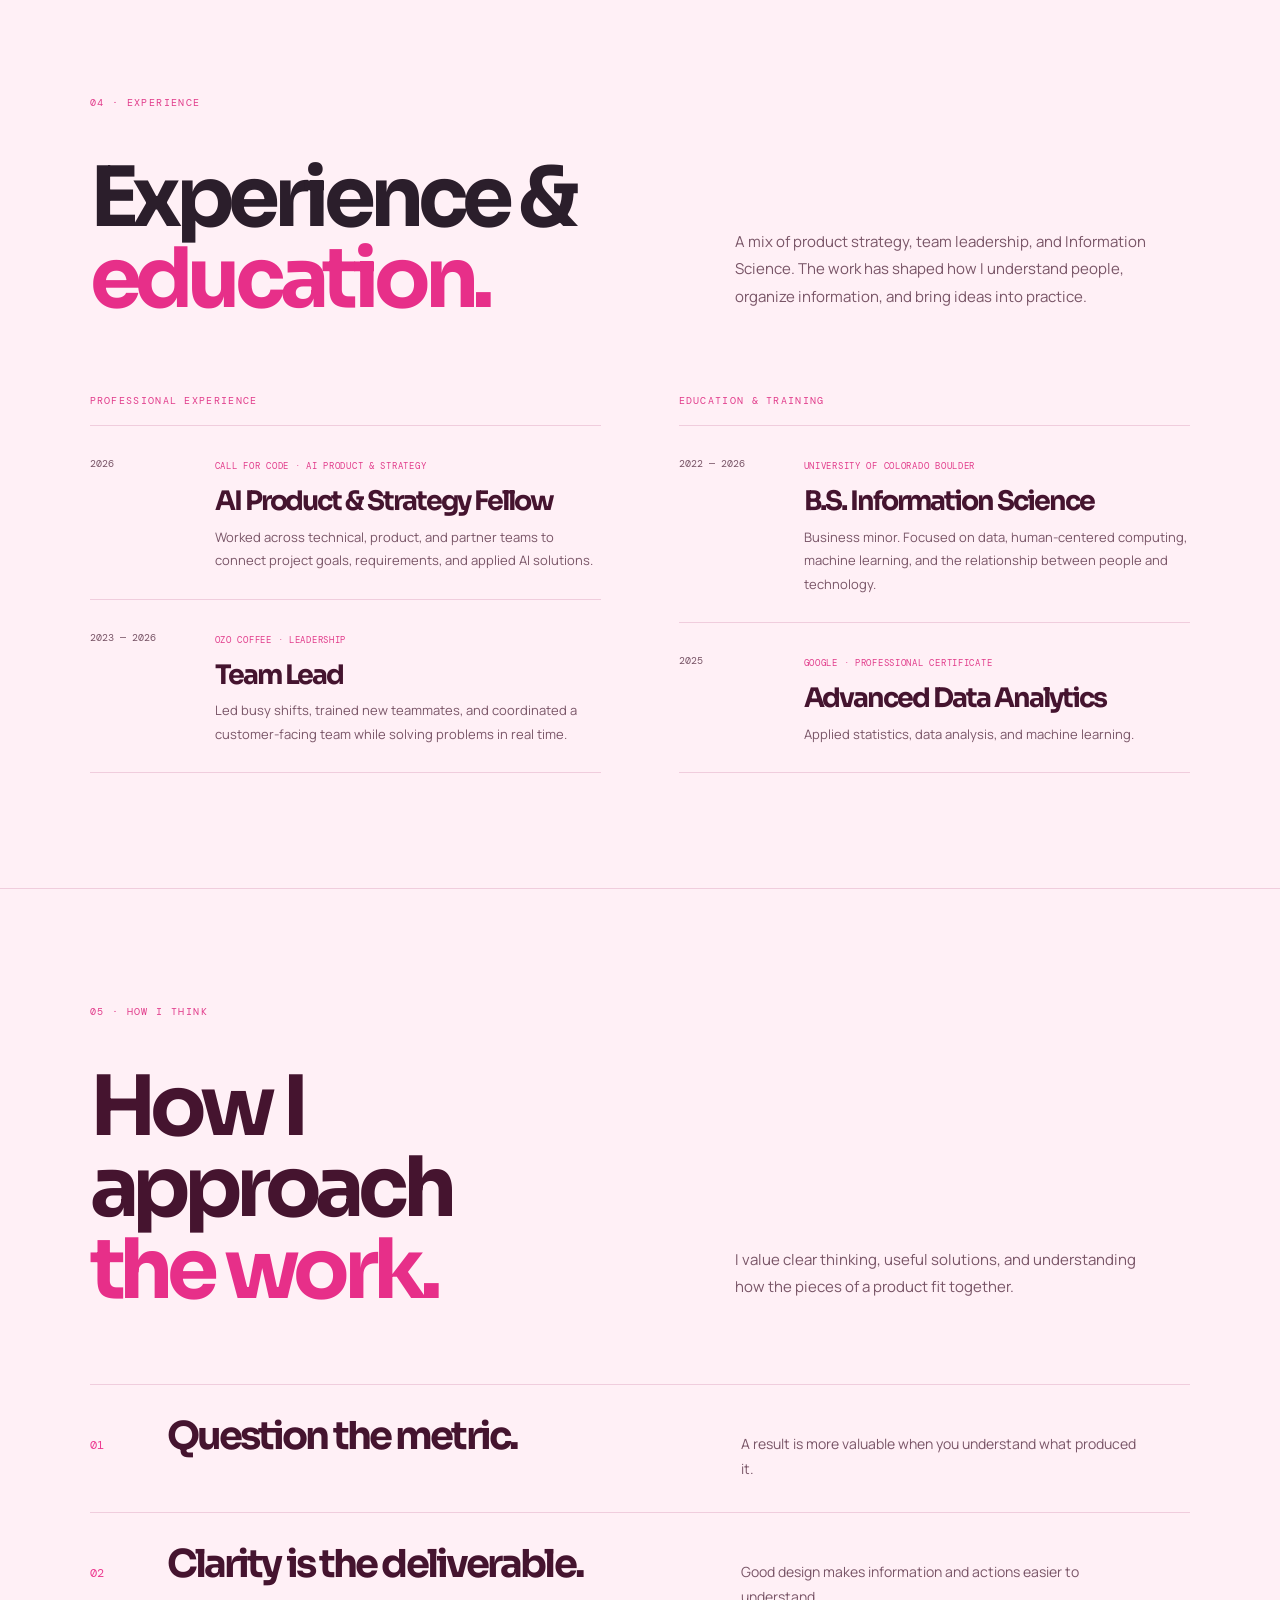
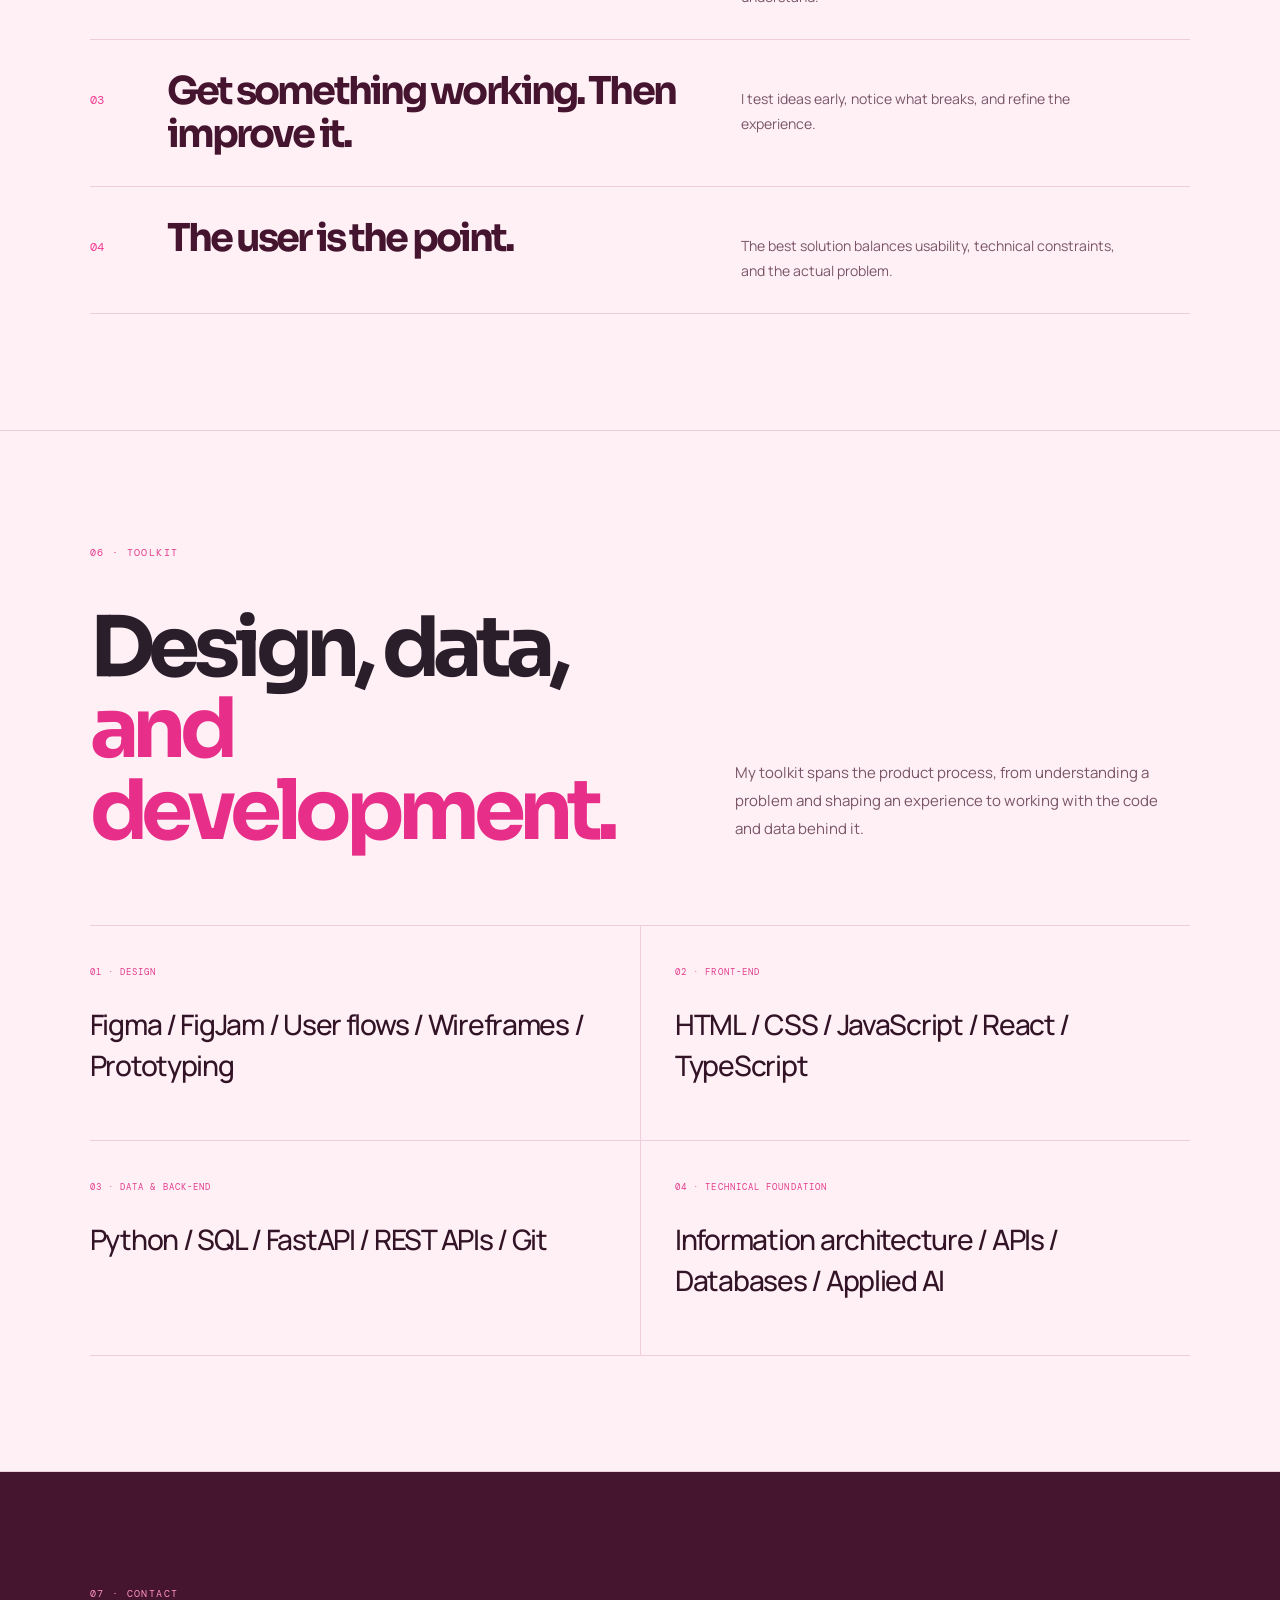
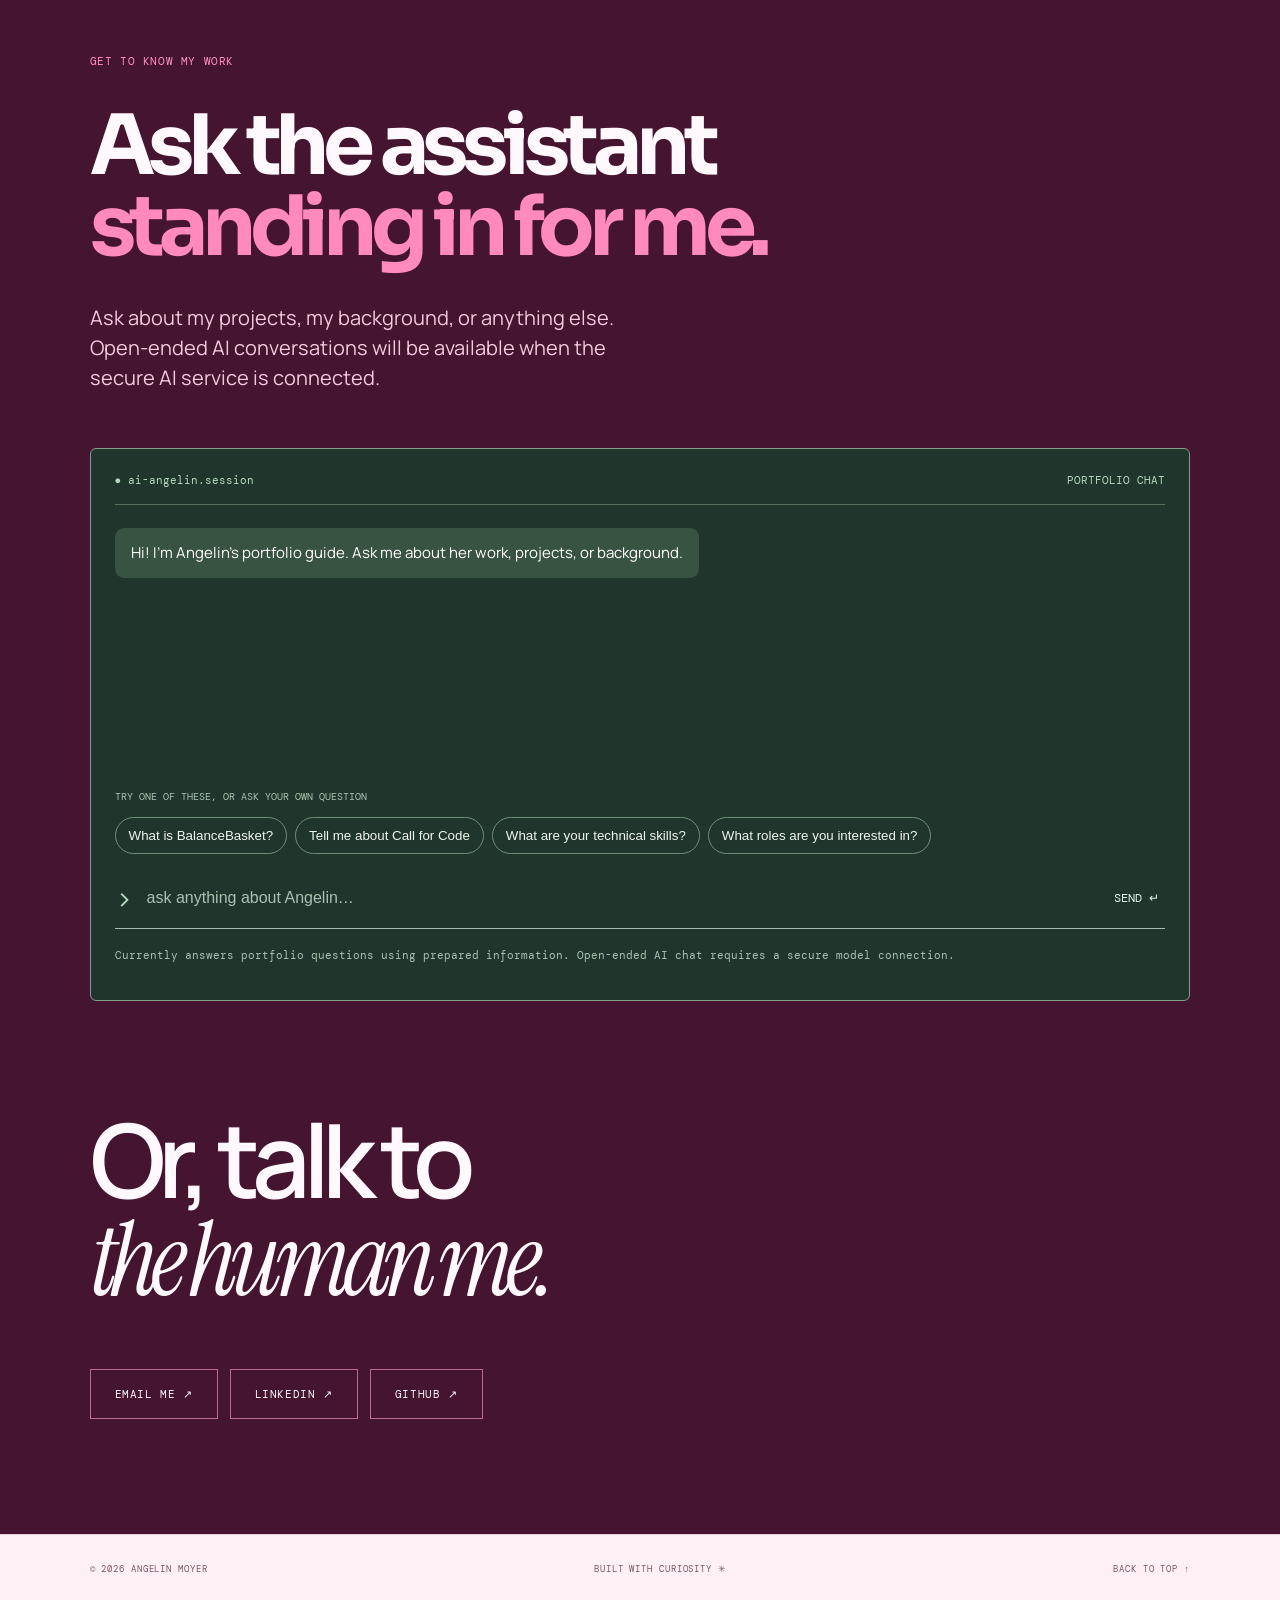
==== commit 80c9365e: "Turn homepage guide objects into section navigation" ====
--- a/index.html
+++ b/index.html
@@ -29,17 +29,17 @@
           <path d="M300 250 C190 300 155 330 120 355 S90 375 70 375"/>
           <path d="M300 250 C410 300 455 335 490 355 S525 375 545 375"/>
         </svg>
-        <button class="world-object object-design" data-skill="design" aria-label="Explore interface design skills">
-          <span class="object-icon icon-window"><i></i><i></i><i></i><b></b><b></b><b></b></span><span class="object-name">INTERFACE</span><span class="object-hint">01 · UX / UI</span>
+        <button class="world-object object-design" data-destination="approach" aria-label="Go to design approach">
+          <span class="object-icon icon-window"><i></i><i></i><i></i><b></b><b></b><b></b></span><span class="object-name">DESIGN</span><span class="object-hint">01 · APPROACH</span>
         </button>
-        <button class="world-object object-build" data-skill="build" aria-label="Explore front-end development skills">
-          <span class="object-icon icon-code"><b>&lt;/&gt;</b><i></i></span><span class="object-name">BUILD</span><span class="object-hint">02 · FRONT-END</span>
+        <button class="world-object object-build" data-destination="work" aria-label="Go to selected work">
+          <span class="object-icon icon-code"><b>&lt;/&gt;</b><i></i></span><span class="object-name">WORK</span><span class="object-hint">02 · PROJECTS</span>
         </button>
-        <button class="world-object object-data" data-skill="data" aria-label="Explore data and AI skills">
-          <span class="object-icon icon-data"><i></i><i></i><i></i><b></b></span><span class="object-name">DISCOVER</span><span class="object-hint">03 · DATA + AI</span>
+        <button class="world-object object-data" data-destination="path" aria-label="Go to experience and education">
+          <span class="object-icon icon-data"><i></i><i></i><i></i><b></b></span><span class="object-name">JOURNEY</span><span class="object-hint">03 · EXPERIENCE</span>
         </button>
-        <button class="world-object object-product" data-skill="product" aria-label="Explore product thinking">
-          <span class="object-icon icon-product"><b>✳</b><i></i><i></i></span><span class="object-name">CONNECT</span><span class="object-hint">04 · PRODUCT</span>
+        <button class="world-object object-product" data-destination="contact" aria-label="Go to contact">
+          <span class="object-icon icon-product"><b>✳</b><i></i><i></i></span><span class="object-name">SAY HELLO</span><span class="object-hint">04 · CONTACT</span>
         </button>
         <div class="tiny-mascot" id="tiny-mascot" aria-hidden="true">
           <svg viewBox="0 0 100 126" role="presentation">
@@ -62,11 +62,7 @@
           </svg>
           <span>hi, i'm the guide</span>
         </div>
-        <div class="world-reveal" id="world-reveal" aria-live="polite">
-          <span class="reveal-kicker">PICK A POINT OF CURIOSITY</span>
-          <strong>Where should we go?</strong>
-          <p>Tap an object. I'll show you the part of my toolkit behind it.</p>
-        </div>
+        <div class="world-reveal guide-note" id="world-reveal"><span class="reveal-kicker">YOUR GUIDE</span><strong>Where to?</strong><p>Choose a destination and I will show you around.</p></div>
       </div>
       <div class="world-footer"><span>AN INTERACTIVE INTRODUCTION</span><span>CHOOSE AN OBJECT ↗</span></div>
     </div>  </div>
--- a/playground.css
+++ b/playground.css
@@ -0,0 +1,28 @@
+/* Interactive portfolio world */
+.interactive-world{width:min(100%,520px);margin:0 auto;position:relative;color:#352336}
+.world-heading,.world-footer{display:flex;justify-content:space-between;gap:12px;font:9px 'DM Mono',monospace;letter-spacing:.12em;color:#96627f}
+.world-heading{padding:0 4px 12px;border-bottom:1px solid #e7cbd9}.world-footer{padding:12px 4px 0;border-top:1px solid #e7cbd9}
+.world-stage{height:430px;position:relative;isolation:isolate;overflow:hidden;border-radius:48% 48% 38% 38%;background:radial-gradient(ellipse at 50% 48%,#fffafd 0%,#fbe8f1 55%,#f5dce8 100%);border:1px solid #edc9dc;box-shadow:inset 0 0 55px #d58ab31c}
+.world-stage:before,.world-stage:after{content:"";position:absolute;border:1px solid #e8bfd3;border-radius:50%;pointer-events:none}.world-stage:before{inset:8% 12%;transform:rotate(-18deg)}.world-stage:after{inset:17% 21%;transform:rotate(24deg);border-style:dashed;opacity:.65}
+.world-orbit{position:absolute;border:1px solid #e7b9cf;border-radius:50%;pointer-events:none}.orbit-a{width:440px;height:180px;left:80px;top:126px;transform:rotate(-31deg)}.orbit-b{width:390px;height:210px;left:105px;top:112px;transform:rotate(32deg);border-style:dotted}
+.world-paths{position:absolute;inset:0;width:100%;height:100%;z-index:0;overflow:visible}.world-paths path{fill:none;stroke:#d99ab9;stroke-width:1.5;stroke-dasharray:3 8;opacity:.8}
+.world-object{position:absolute;z-index:2;display:flex;flex-direction:column;align-items:center;gap:5px;border:0;background:transparent;color:#43283b;cursor:pointer;padding:8px;min-width:105px;transition:transform .25s ease}
+.world-object:hover{transform:translateY(-5px) scale(1.04)}.world-object:focus-visible{outline:2px solid #b83e82;outline-offset:4px;border-radius:15px}
+.object-design{left:6%;top:10%}.object-build{right:5%;top:10%}.object-data{left:5%;bottom:12%}.object-product{right:5%;bottom:12%}
+.object-icon{width:66px;height:62px;display:grid;place-items:center;position:relative;border:1px solid #b94b86;border-radius:18px;background:linear-gradient(145deg,#fff9fc,#f4c6dc);box-shadow:0 9px 18px #8c3a661c,inset 0 1px white;transition:box-shadow .25s}
+.world-object:hover .object-icon,.world-object.is-active .object-icon{box-shadow:0 12px 25px #8c3a6630,0 0 0 5px #e9b5d02c}
+.object-name{font:600 10px 'DM Mono',monospace;letter-spacing:.1em}.object-hint{font:8px 'DM Mono',monospace;color:#986780;letter-spacing:.08em}
+.icon-window{grid-template-columns:repeat(3,6px) 1fr;grid-template-rows:8px 1fr 1fr;padding:9px;gap:4px}.icon-window i{width:5px;height:5px;border-radius:50%;background:#f28a75}.icon-window b{height:7px;border-radius:3px;background:#c74e8a;align-self:center}.icon-window b:nth-of-type(1){grid-column:1/3;grid-row:2;height:23px;background:#e98ab4}.icon-window b:nth-of-type(2){grid-column:3/5;grid-row:2;height:23px;background:#f4a27f}.icon-window b:nth-of-type(3){grid-column:1/5;grid-row:3;height:7px;background:#d8a0bd}
+.icon-code{background:linear-gradient(145deg,#fff9fc,#ffd9c9)}.icon-code b{font:700 21px 'Space Grotesk',sans-serif;color:#b9437c}.icon-code i{position:absolute;bottom:12px;width:28px;height:3px;background:#f28b68;border-radius:5px}
+.icon-data{background:linear-gradient(145deg,#fff9fc,#f5c5d9);display:flex;align-items:end;justify-content:center;gap:5px;padding-bottom:13px}.icon-data i{width:8px;border-radius:4px 4px 1px 1px;background:#c64e89;height:18px}.icon-data i:nth-child(2){height:30px;background:#f28b68}.icon-data i:nth-child(3){height:23px;background:#8f4c79}.icon-data b{position:absolute;width:42px;height:42px;border:1px dashed #bd6d99;border-radius:50%;top:9px;left:12px}
+.icon-product{background:linear-gradient(145deg,#fff9fc,#ffd6c4)}.icon-product b{font-size:30px;color:#d35a83;font-weight:500}.icon-product i{position:absolute;width:6px;height:6px;border-radius:50%;background:#f28b68}.icon-product i:first-of-type{top:9px;right:12px}.icon-product i:last-of-type{bottom:10px;left:12px}
+.tiny-mascot{position:absolute;z-index:4;width:94px;left:calc(50% - 47px);top:calc(50% - 65px);text-align:center;pointer-events:none;filter:drop-shadow(0 7px 4px #7434511b);transition:transform .72s cubic-bezier(.2,1.4,.35,1)}
+.tiny-mascot svg{width:88px;height:111px;overflow:visible;animation:mascot-idle 2.8s ease-in-out infinite}.tiny-mascot span{display:inline-block;white-space:nowrap;font:9px 'DM Mono',monospace;color:#8e4a70;background:#fff9fc;border:1px solid #e9c1d5;border-radius:20px;padding:5px 9px;margin-top:-2px}
+.mascot-shadow{fill:#a34b7a;opacity:.16}.mascot-backpack{fill:#f28b68;stroke:#582b49;stroke-width:2.2;stroke-linejoin:round}.mascot-body{fill:#f4a8c7;stroke:#582b49;stroke-width:2.6;stroke-linejoin:round}.mascot-bib{fill:#fff5f9;stroke:#b84b82;stroke-width:1.5}.mascot-arm{fill:none;stroke:#582b49;stroke-width:8;stroke-linecap:round}.mascot-leg{fill:none;stroke:#582b49;stroke-width:7;stroke-linecap:round}.mascot-head{fill:#f7c5d3;stroke:#582b49;stroke-width:2.7}.mascot-hair{fill:#582b49;stroke:#582b49;stroke-width:2}.mascot-fringe{fill:none;stroke:#8f4569;stroke-width:2.4;stroke-linecap:round}.mascot-eye{fill:#382438}.mascot-smile{fill:none;stroke:#8f4569;stroke-width:1.8;stroke-linecap:round}.mascot-blush{fill:#ee8aa6;opacity:.65}.mascot-hairline{fill:none;stroke:#e5a0bb;stroke-width:1.6;stroke-linecap:round}.mascot-star{fill:#f28b68;stroke:#582b49;stroke-width:1.1}
+@keyframes mascot-idle{0%,100%{transform:translateY(0) rotate(-1deg)}50%{transform:translateY(-5px) rotate(1deg)}}.tiny-mascot.is-hopping svg{animation:mascot-hop .72s cubic-bezier(.2,1.4,.35,1)}@keyframes mascot-hop{0%{transform:translateY(0) rotate(0)}35%{transform:translateY(-24px) rotate(-9deg)}70%{transform:translateY(3px) rotate(5deg)}100%{transform:translateY(0) rotate(0)}}
+.world-reveal{position:absolute;z-index:5;left:50%;top:50%;transform:translate(-50%,-50%) scale(.94);width:min(58%,275px);min-height:132px;padding:17px 18px;background:#fffafdf2;border:1px solid #d995b8;border-radius:15px;box-shadow:0 15px 38px #71324d20;opacity:0;visibility:hidden;transition:opacity .25s,transform .3s,visibility .25s;pointer-events:none}
+.world-reveal.is-open{opacity:1;visibility:visible;transform:translate(-50%,-50%) scale(1)}.world-reveal .reveal-kicker{font:8px 'DM Mono',monospace;letter-spacing:.1em;color:#b3447e}.world-reveal strong{display:block;font-size:20px;line-height:1.05;letter-spacing:-.04em;margin:9px 0 6px}.world-reveal p{font-size:11px;line-height:1.5;color:#74616e;margin:0}.world-reveal .reveal-tags{font:8px 'DM Mono',monospace;line-height:1.7;color:#a34d7b;margin-top:9px;letter-spacing:.04em}
+.world-stage.has-selection .tiny-mascot span{opacity:0}.world-stage.has-selection .world-paths path{stroke:#c34f8a;stroke-width:2;opacity:1}
+@media(max-width:900px){.interactive-world{max-width:470px}.world-stage{height:390px}}
+@media(max-width:600px){.interactive-world{max-width:390px}.world-stage{height:350px}.world-object{min-width:88px;padding:5px}.object-icon{width:54px;height:52px;border-radius:15px}.object-name{font-size:9px}.object-hint{font-size:7px}.world-reveal{width:58%;padding:13px;min-height:122px}.world-reveal strong{font-size:17px}.world-reveal p{font-size:10px}.world-heading,.world-footer{font-size:8px}}
+@media(prefers-reduced-motion:reduce){.tiny-mascot,.tiny-mascot svg,.world-object,.world-reveal{animation:none!important;transition:none!important}}
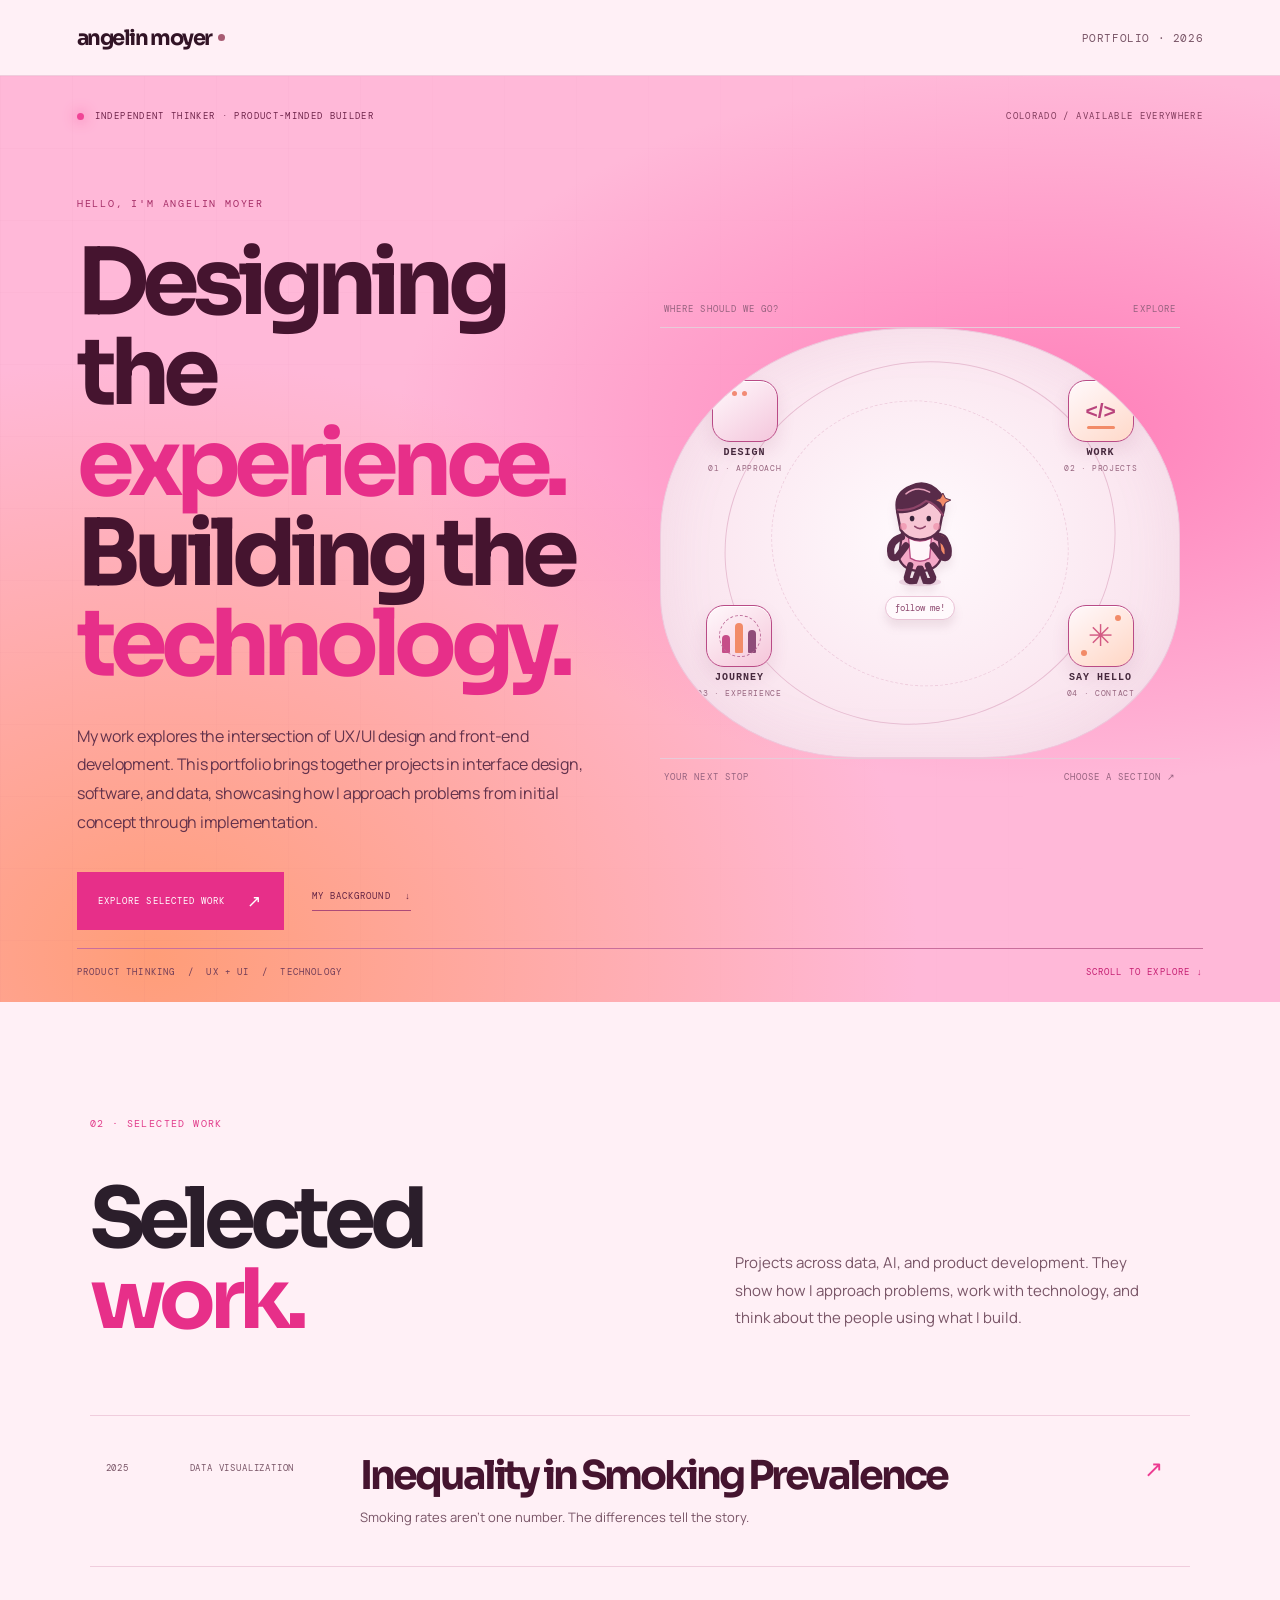
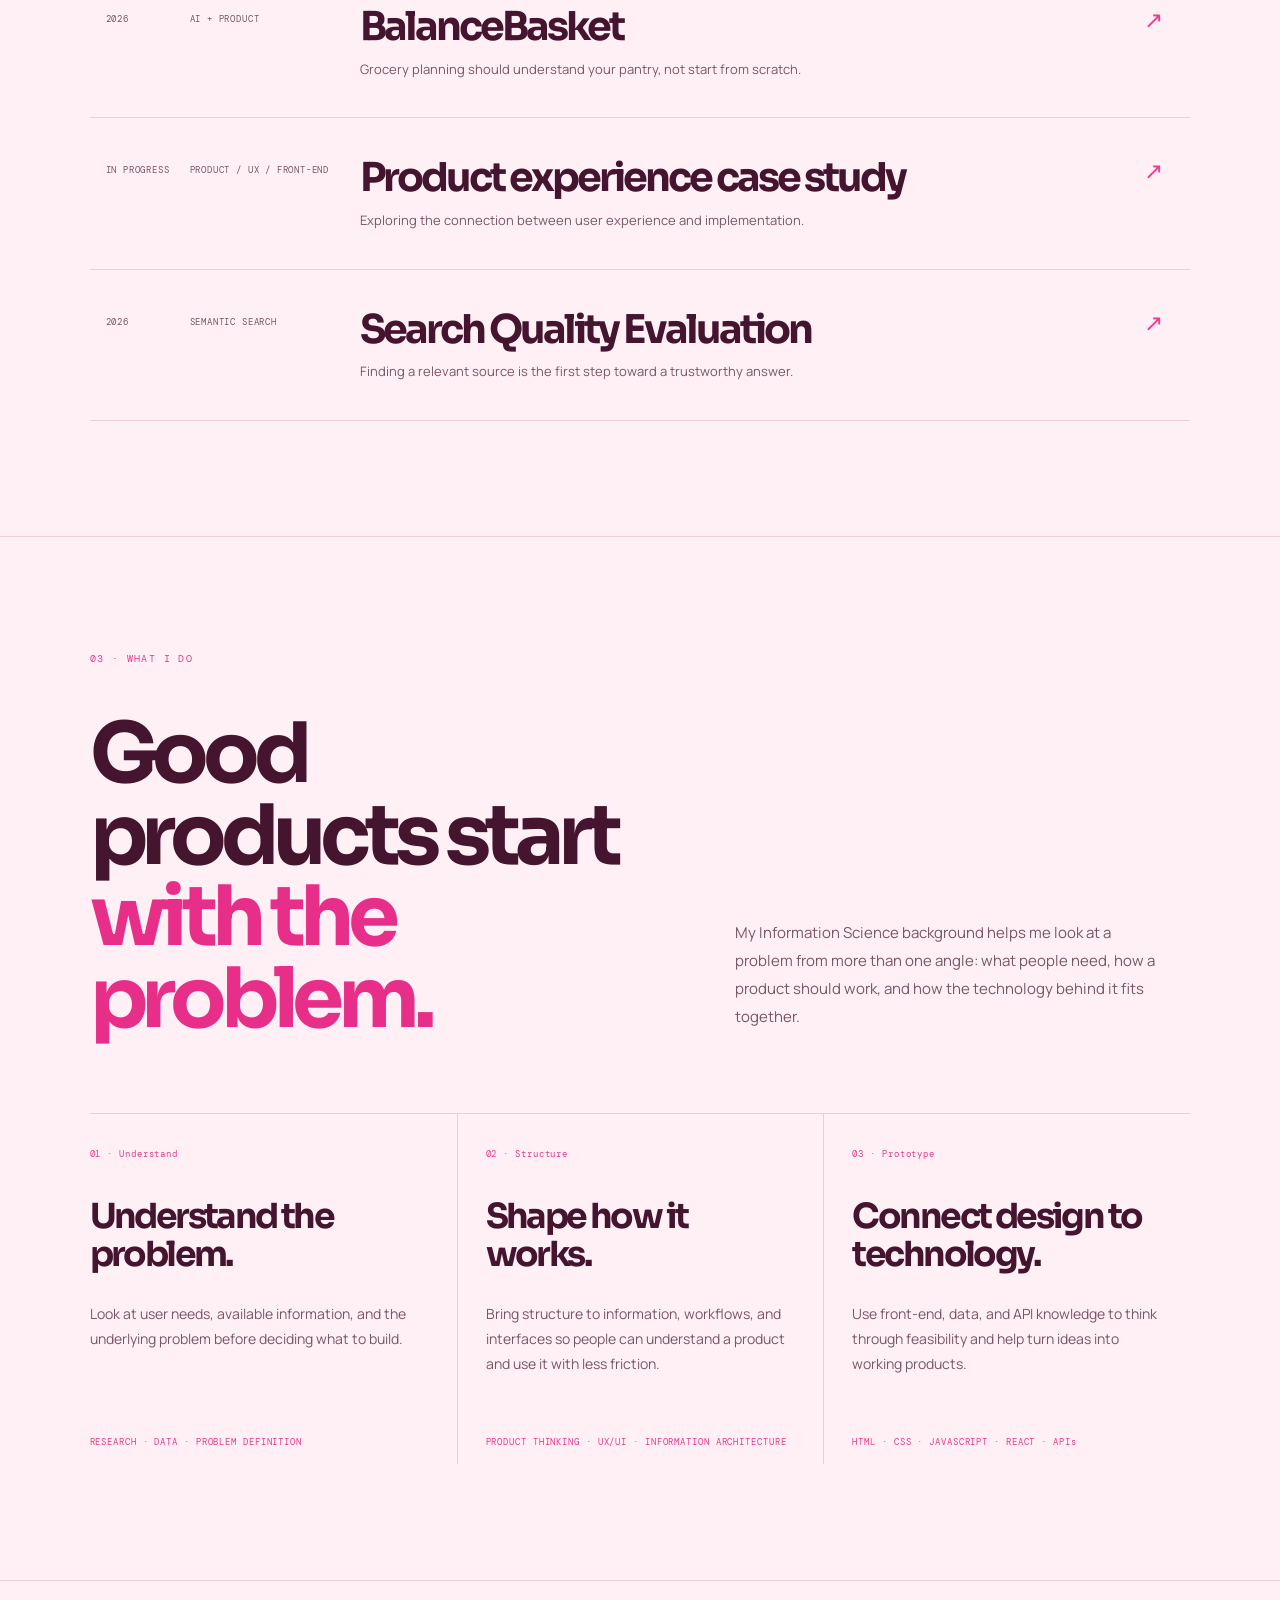
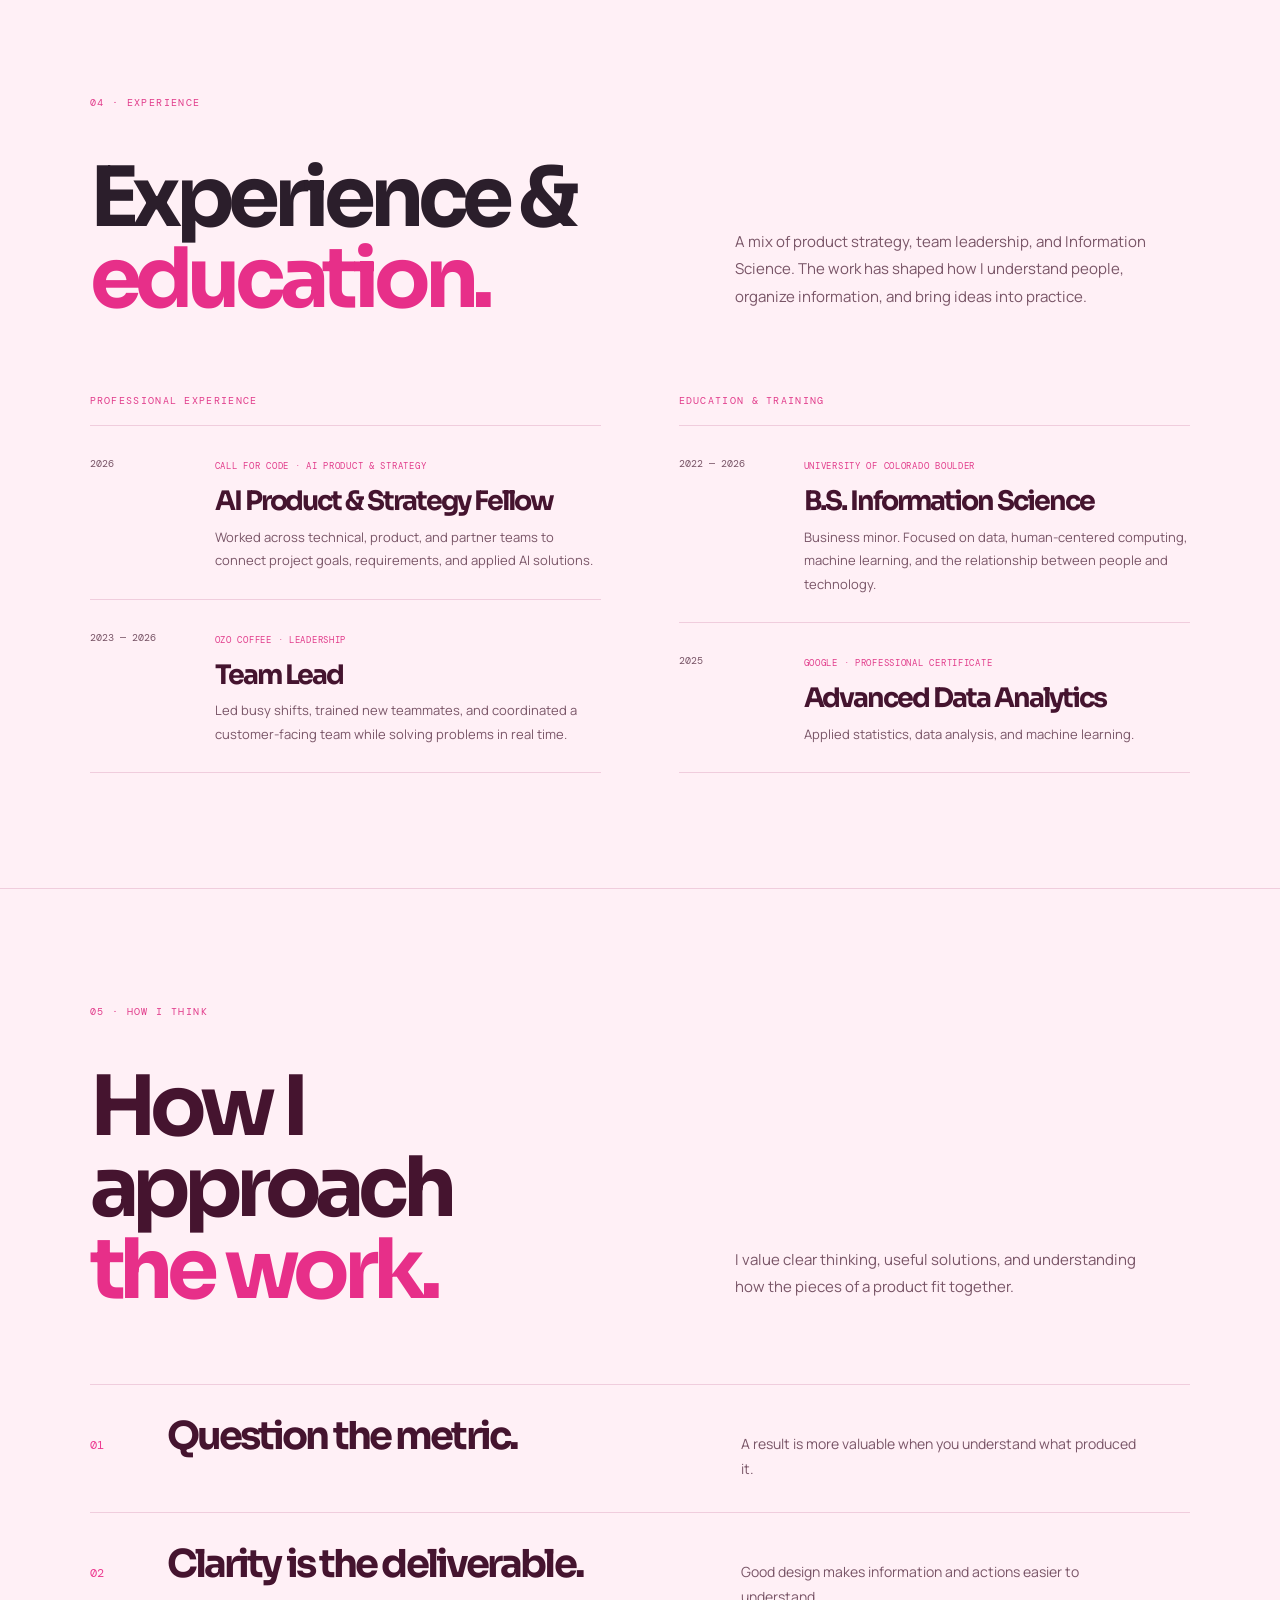
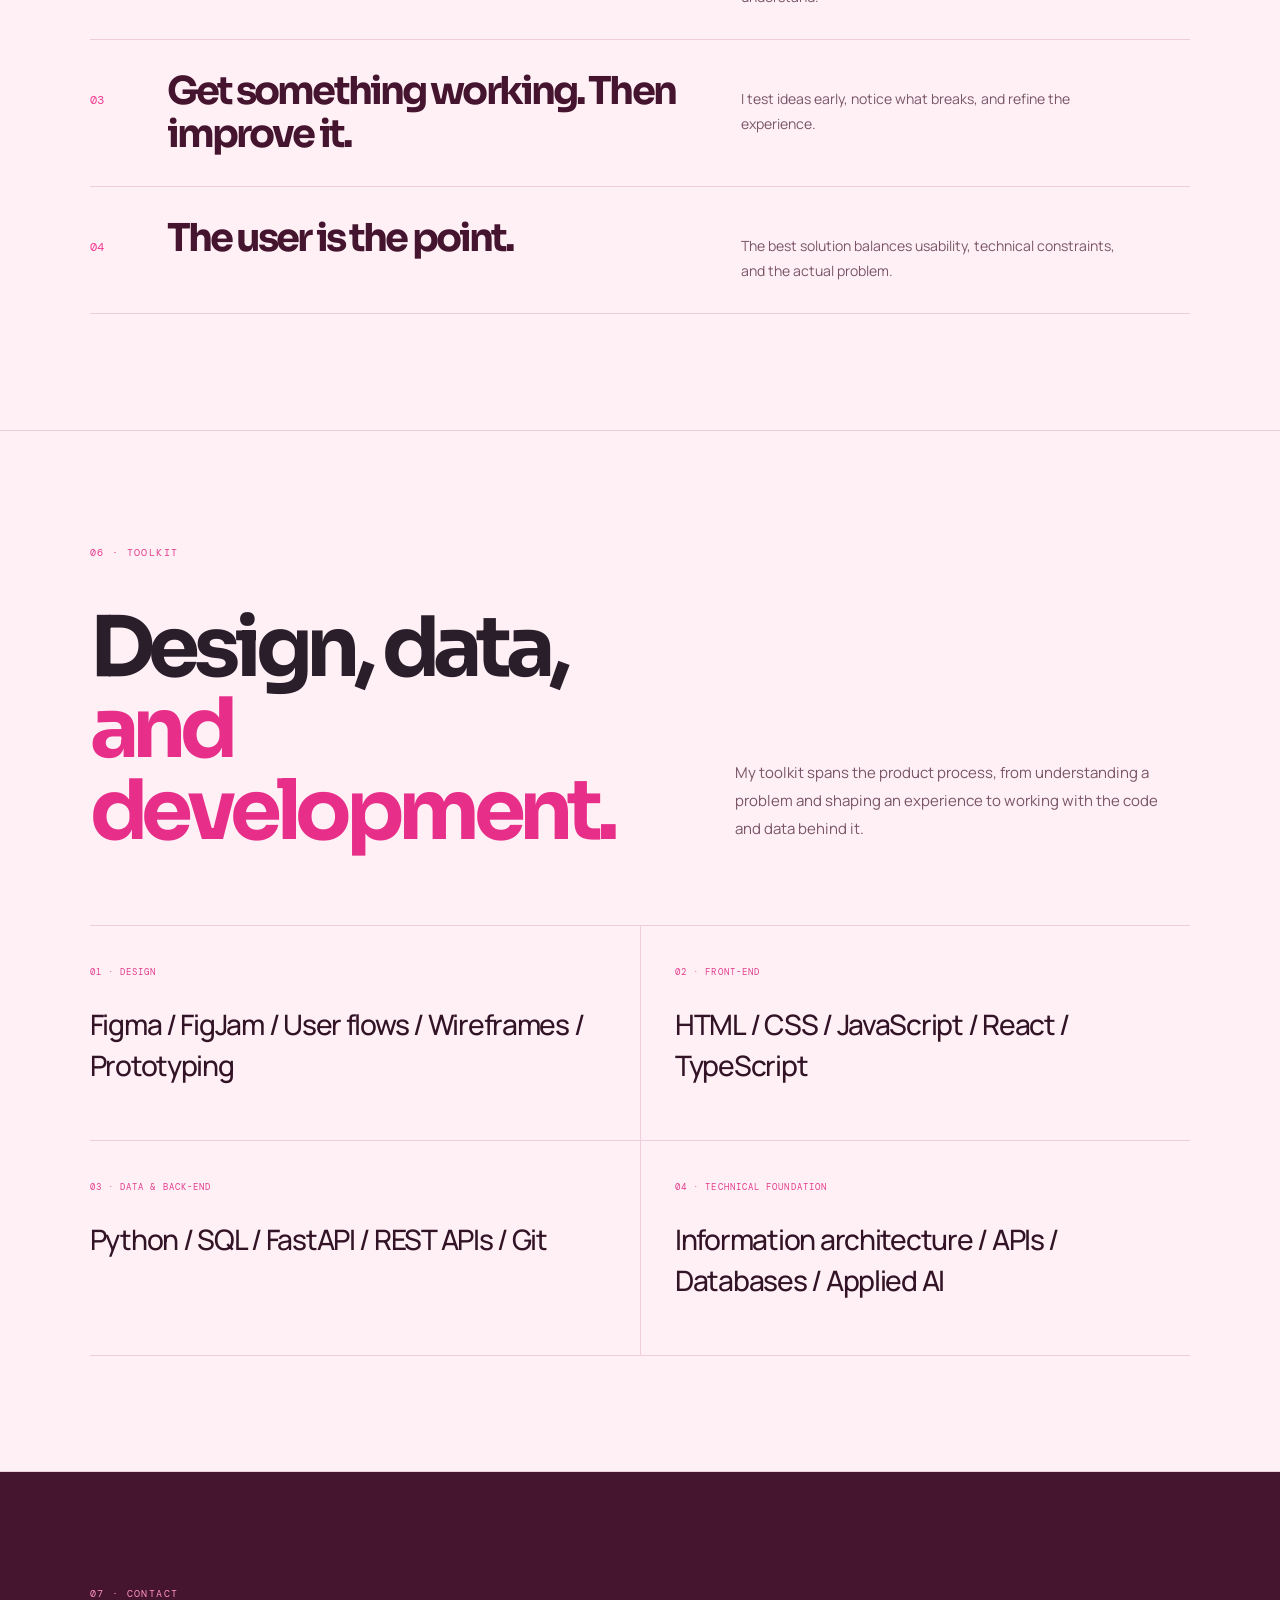
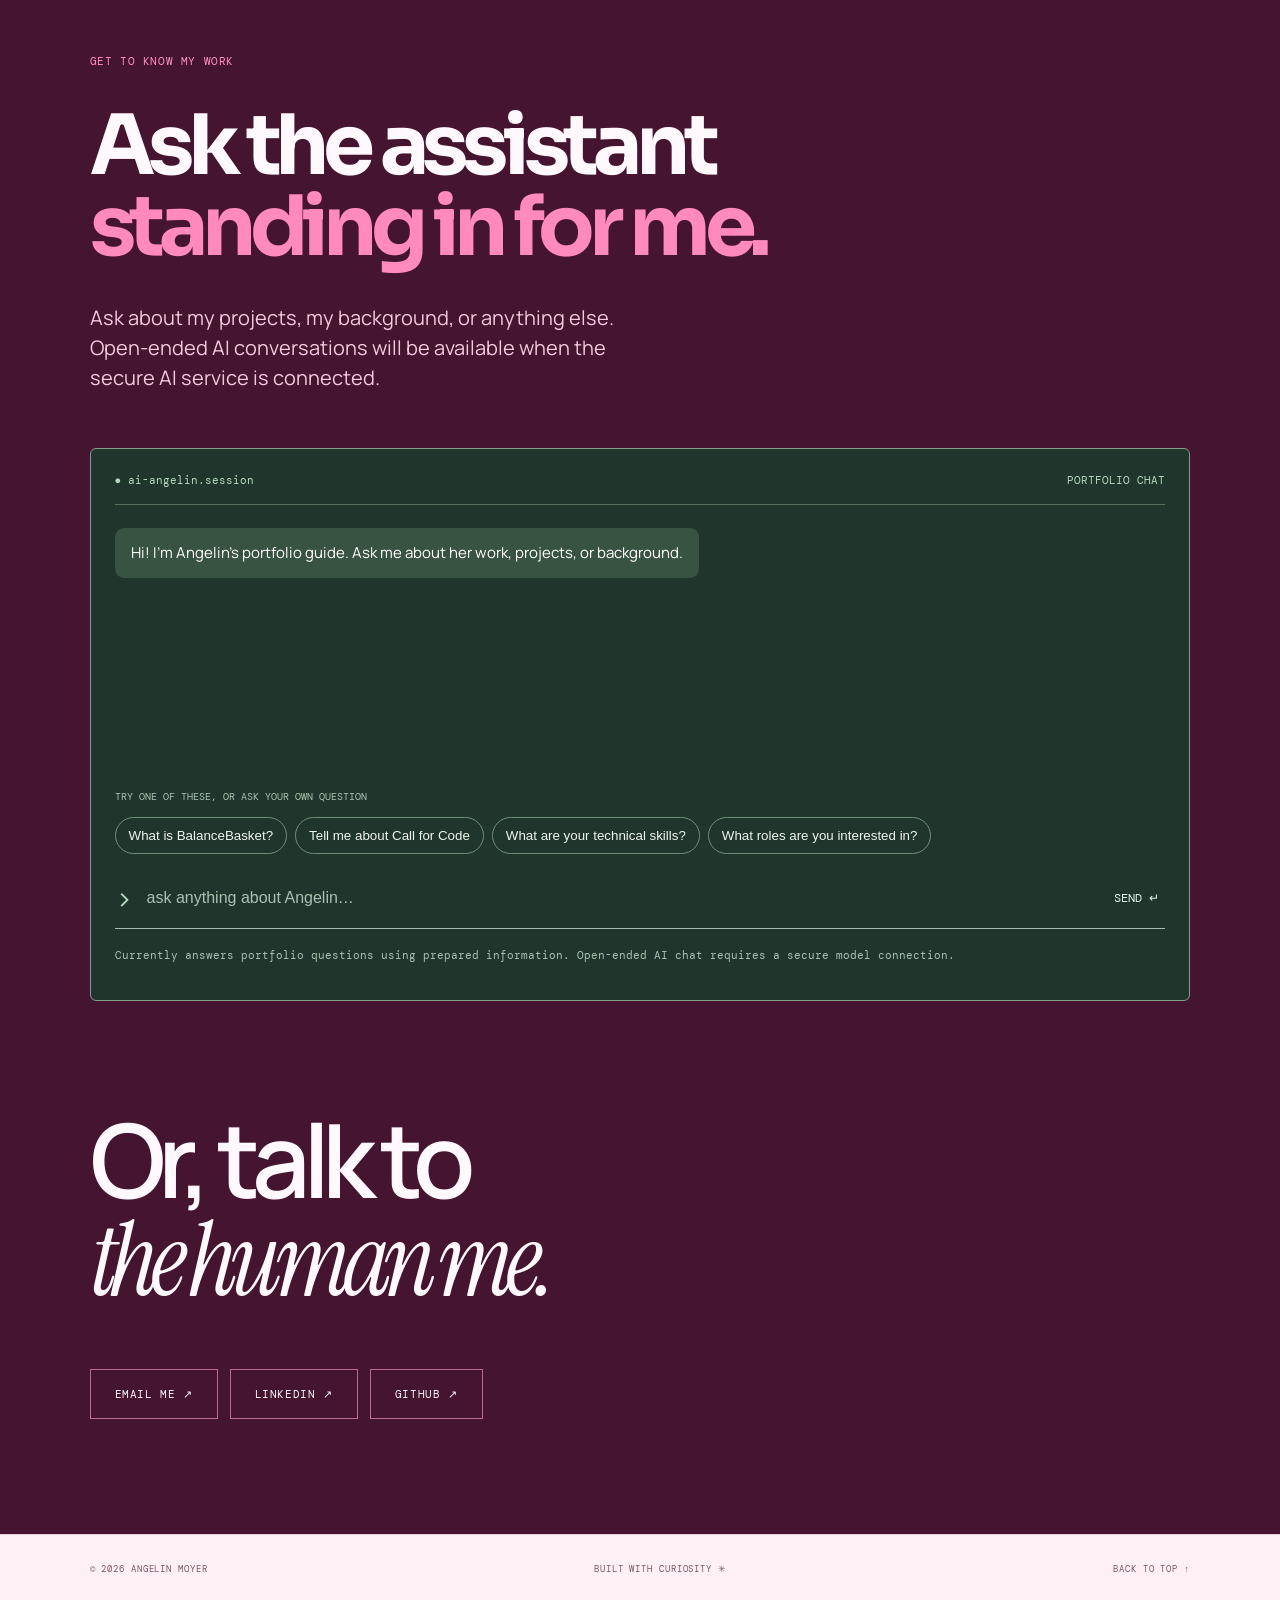
==== commit 7b44699b: "Turn hero destinations into a clean section list" ====
--- a/index.html
+++ b/index.html
@@ -8,7 +8,7 @@
 </head>
 <body>
 <div class="site-wrap">
-<header class="topbar"><a class="wordmark" href="#top">angelin moyer<span class="asterisk">✳</span></a><span class="topbar-caption">PORTFOLIO · 2026</span><nav aria-label="Main navigation"><a href="#work">work ↗</a><a href="#path">path ↗</a><a href="#contact">contact ↗</a></nav></header>
+<header class="topbar"><a class="wordmark" href="#top">angelin moyer<span class="asterisk">✳</span></a><span class="topbar-caption">PORTFOLIO · 2026</span></header>
 <main id="top">
 <section class="hero section">
   <div class="hero-kicker"><span class="hero-kicker-dot"></span><span>INDEPENDENT THINKER · PRODUCT-MINDED BUILDER</span><span class="hero-kicker-right">COLORADO / AVAILABLE EVERYWHERE</span></div>
@@ -20,15 +20,9 @@
       <div class="hero-actions"><a class="hero-primary" href="#work">EXPLORE SELECTED WORK <span>↗</span></a><a class="hero-secondary" href="#path">MY BACKGROUND <span>↓</span></a></div>
     </div>
     <div class="hero-art interactive-world" aria-label="Interactive portfolio world">
-      <div class="world-heading"><span>THE LITTLE WORLD OF HOW I WORK</span><span>01 / 04</span></div>
+      <div class="world-heading"><span>WHERE SHOULD WE GO?</span><span>EXPLORE</span></div>
       <div class="world-stage" id="world-stage">
-        <div class="world-orbit orbit-a"></div><div class="world-orbit orbit-b"></div>
-        <svg class="world-paths" viewBox="0 0 600 440" aria-hidden="true">
-          <path d="M300 250 C190 230 160 150 125 112 S75 90 72 85"/>
-          <path d="M300 250 C405 220 445 155 490 120 S535 95 545 90"/>
-          <path d="M300 250 C190 300 155 330 120 355 S90 375 70 375"/>
-          <path d="M300 250 C410 300 455 335 490 355 S525 375 545 375"/>
-        </svg>
+        
         <button class="world-object object-design" data-destination="approach" aria-label="Go to design approach">
           <span class="object-icon icon-window"><i></i><i></i><i></i><b></b><b></b><b></b></span><span class="object-name">DESIGN</span><span class="object-hint">01 · APPROACH</span>
         </button>
@@ -60,11 +54,11 @@
             <path class="mascot-hairline" d="M34 18 Q46 8 61 16"/>
             <path class="mascot-star" d="M76 17 l3 6 6 2 -6 3 -3 6 -3 -6 -6 -3 6 -2Z"/>
           </svg>
-          <span>hi, i'm the guide</span>
+          <span>follow me!</span>
         </div>
-        <div class="world-reveal guide-note" id="world-reveal"><span class="reveal-kicker">YOUR GUIDE</span><strong>Where to?</strong><p>Choose a destination and I will show you around.</p></div>
+        
       </div>
-      <div class="world-footer"><span>AN INTERACTIVE INTRODUCTION</span><span>CHOOSE AN OBJECT ↗</span></div>
+      <div class="world-footer"><span>YOUR NEXT STOP</span><span>CHOOSE A SECTION ↗</span></div>
     </div>  </div>
   <div class="hero-bottomline"><span>PRODUCT THINKING&nbsp; / &nbsp;UX + UI&nbsp; / &nbsp;TECHNOLOGY</span><a href="#work">SCROLL TO EXPLORE ↓</a></div>
 </section>
--- a/playground.css
+++ b/playground.css
@@ -25,4 +25,14 @@
 .world-stage.has-selection .tiny-mascot span{opacity:0}.world-stage.has-selection .world-paths path{stroke:#c34f8a;stroke-width:2;opacity:1}
 @media(max-width:900px){.interactive-world{max-width:470px}.world-stage{height:390px}}
 @media(max-width:600px){.interactive-world{max-width:390px}.world-stage{height:350px}.world-object{min-width:88px;padding:5px}.object-icon{width:54px;height:52px;border-radius:15px}.object-name{font-size:9px}.object-hint{font-size:7px}.world-reveal{width:58%;padding:13px;min-height:122px}.world-reveal strong{font-size:17px}.world-reveal p{font-size:10px}.world-heading,.world-footer{font-size:8px}}
-@media(prefers-reduced-motion:reduce){.tiny-mascot,.tiny-mascot svg,.world-object,.world-reveal{animation:none!important;transition:none!important}}+@media(prefers-reduced-motion:reduce){.tiny-mascot,.tiny-mascot svg,.world-object,.world-reveal{animation:none!important;transition:none!important}}
+/* Guide-first navigation refinement */
+.tiny-mascot{transform-origin:50% 85%;will-change:transform}
+.tiny-mascot svg{animation:mascot-guide-bounce 2.1s ease-in-out infinite}
+@keyframes mascot-guide-bounce{0%,100%{transform:translateY(0) rotate(-1deg)}42%{transform:translateY(-9px) rotate(2deg)}56%{transform:translateY(-5px) rotate(-2deg)}}
+.world-reveal.guide-note{width:160px;min-height:0;left:50%;top:auto;bottom:14px;padding:10px 13px;text-align:center;border-radius:14px;z-index:6}
+.world-reveal.guide-note strong{font-size:15px;margin:5px 0 3px}
+.world-reveal.guide-note p{font-size:9px}
+.world-stage.has-selection .tiny-mascot span{opacity:1}
+.world-object.is-active .object-name{color:#b9437c}
+@media(prefers-reduced-motion:reduce){.tiny-mascot svg{animation:none!important}}
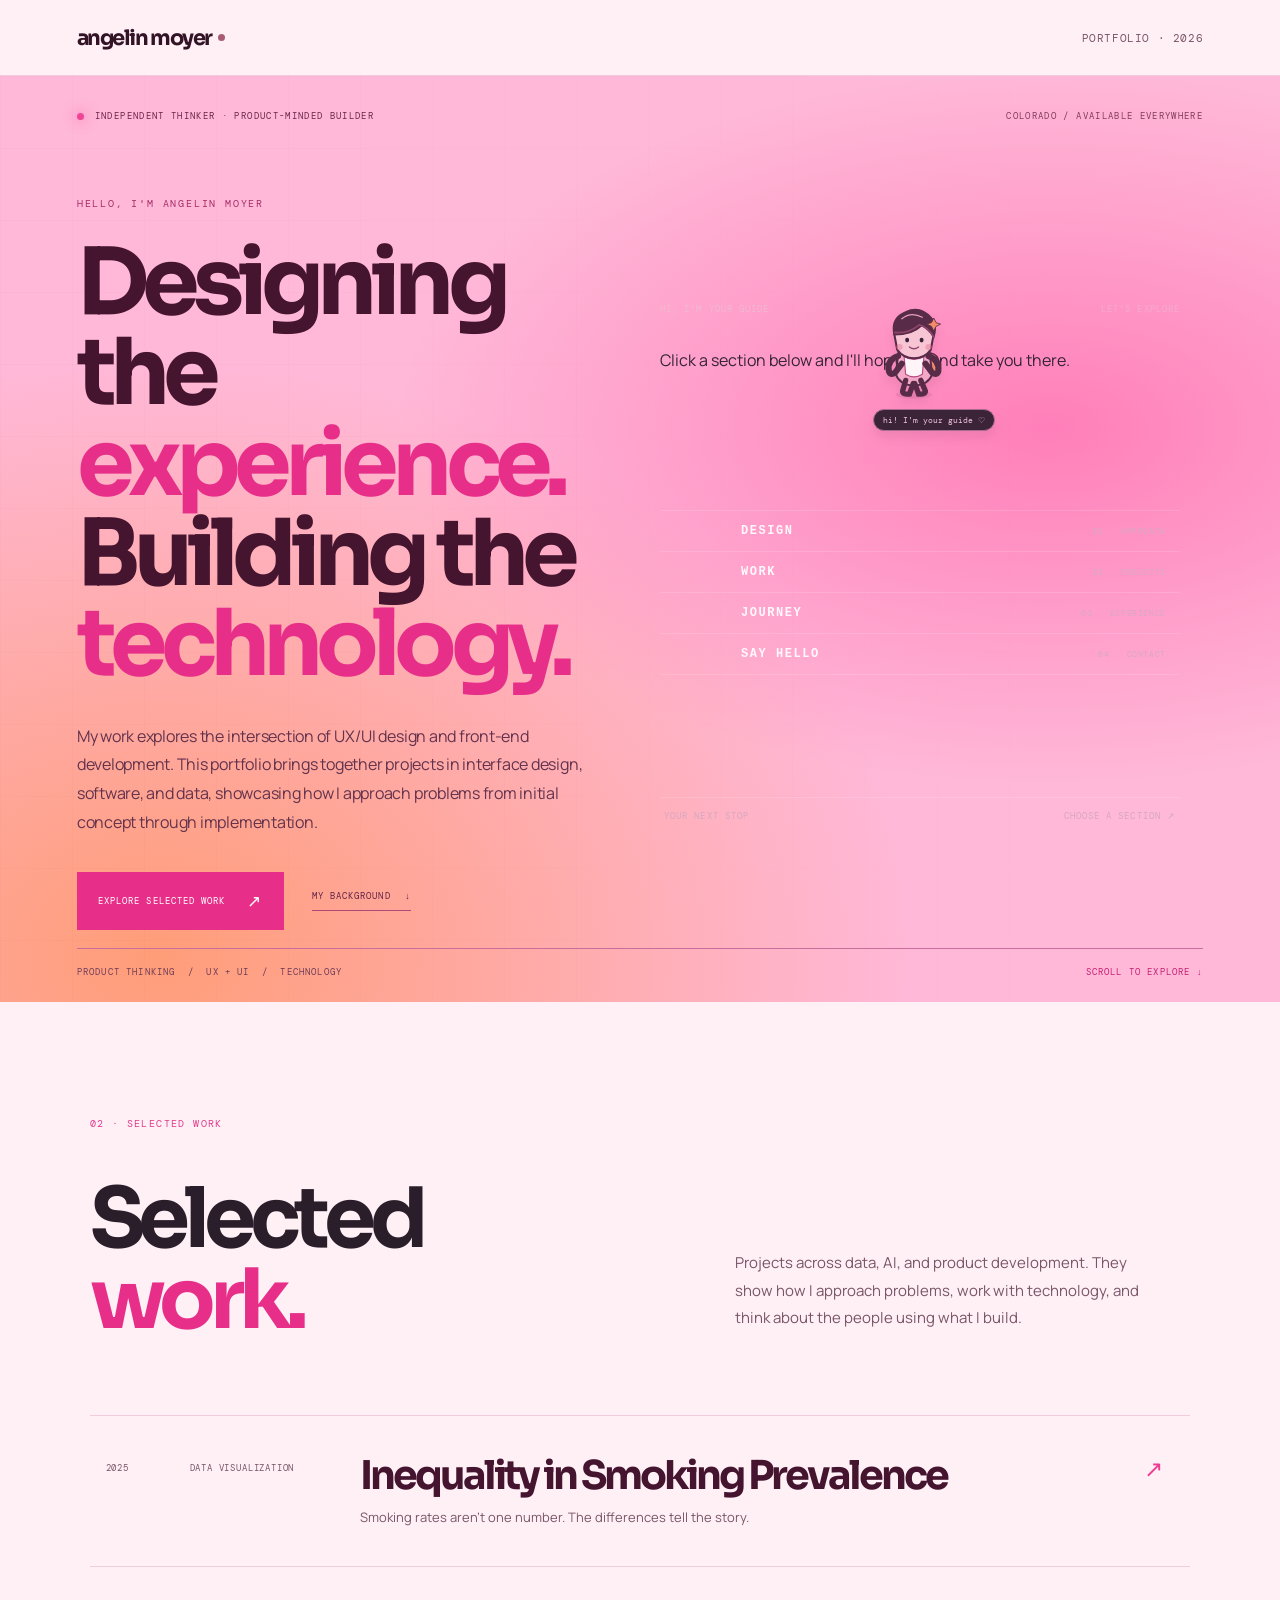
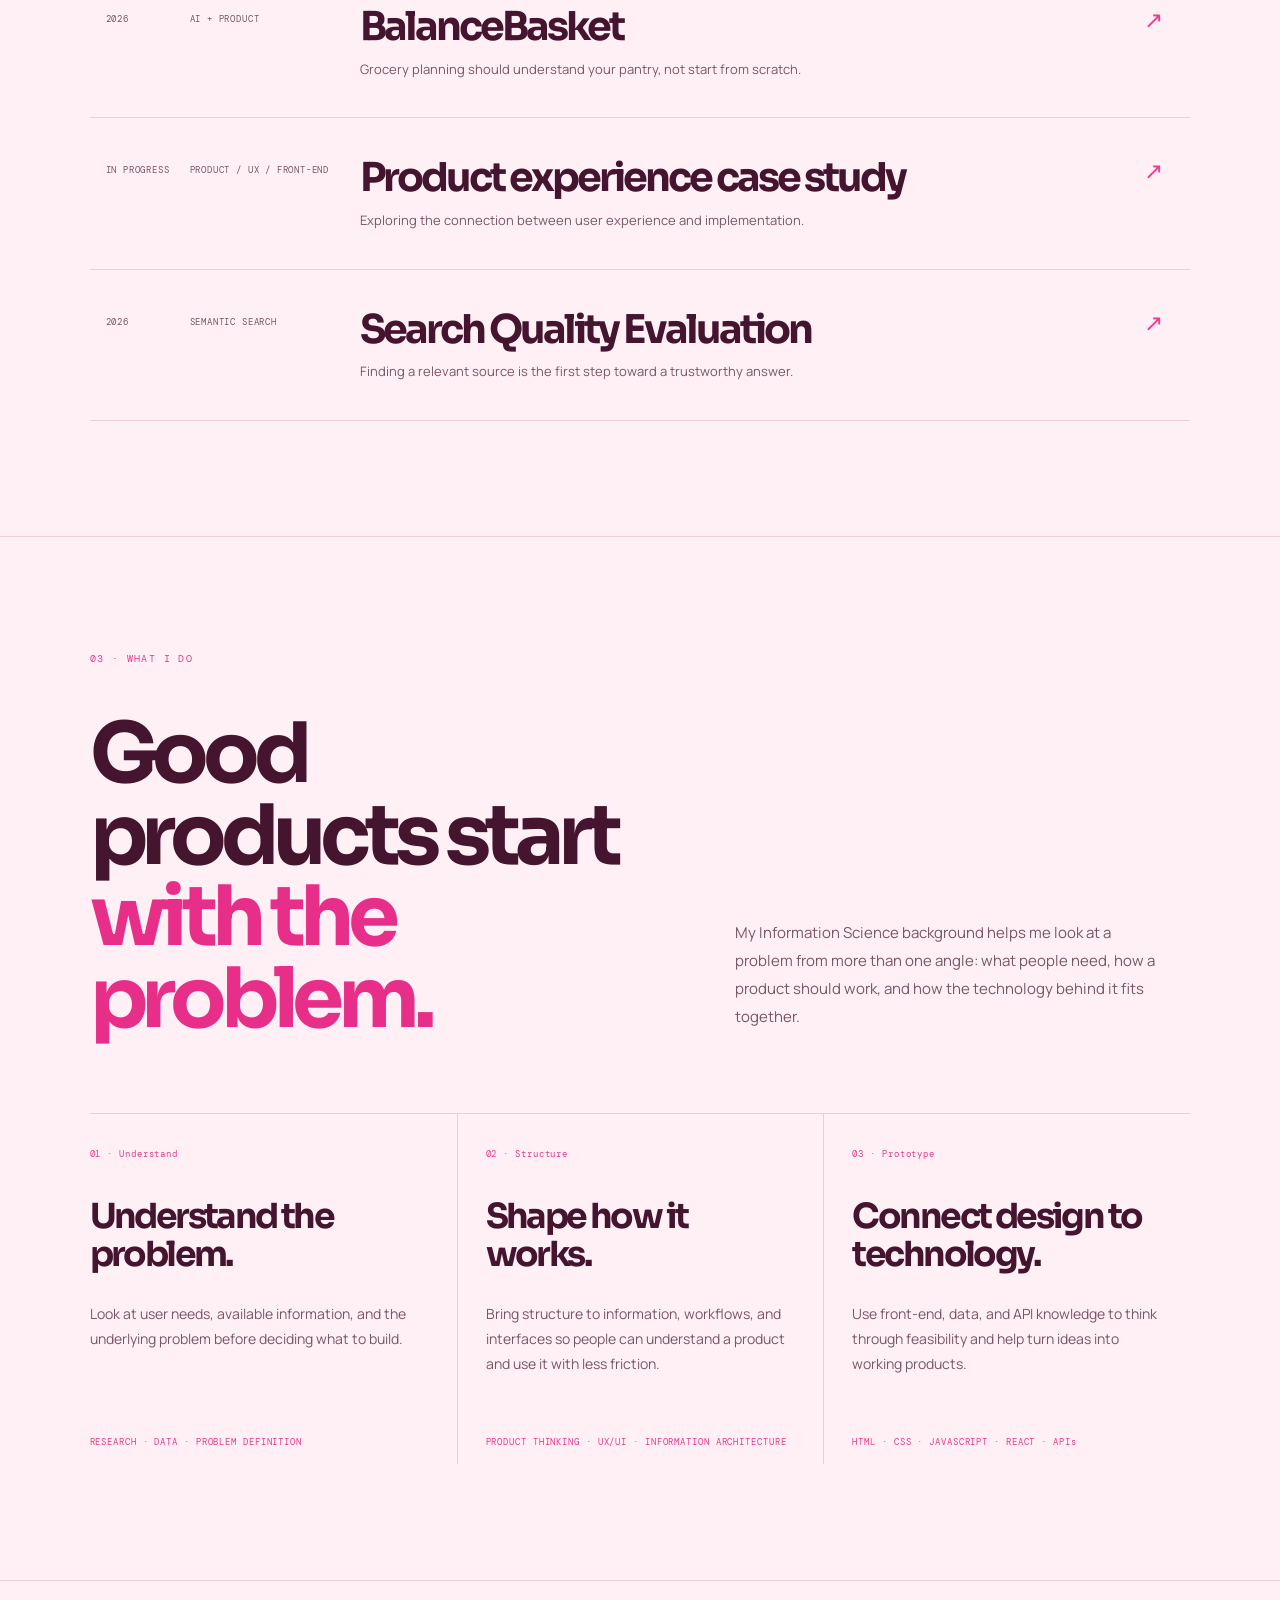
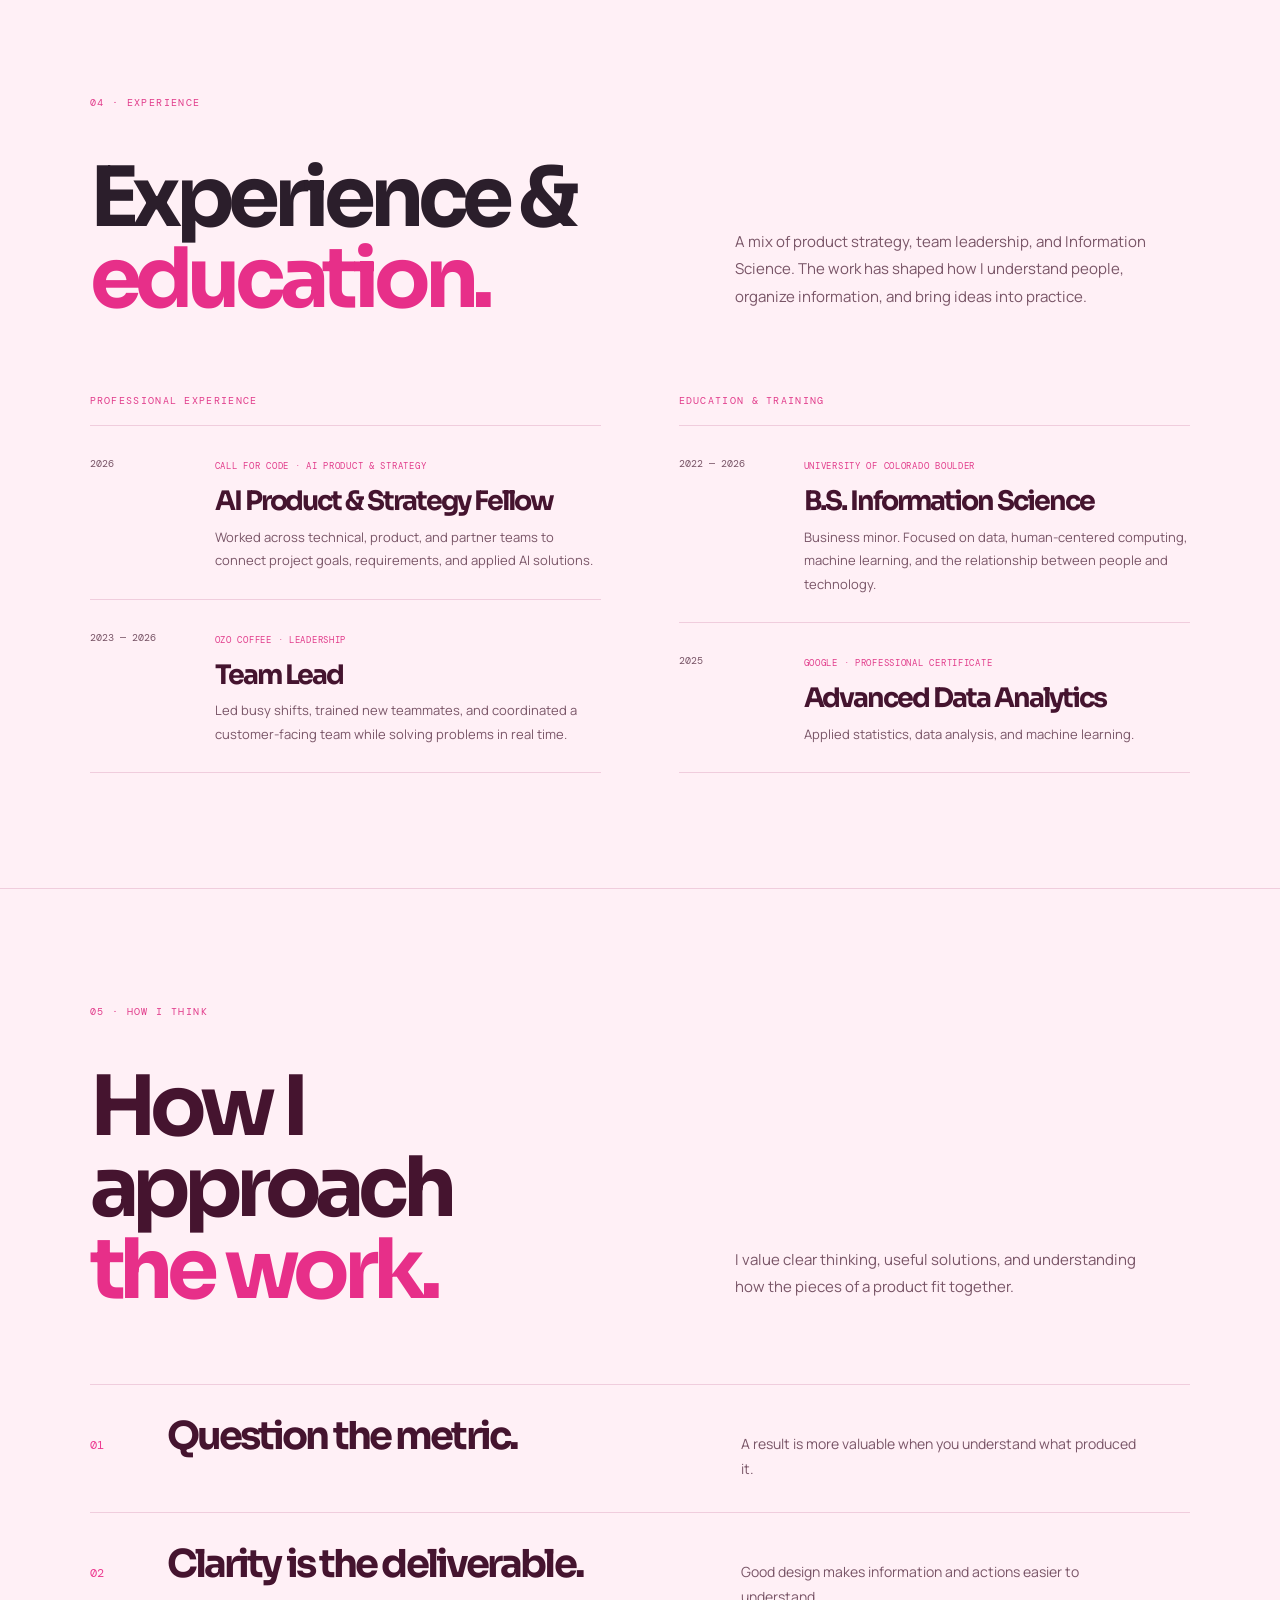
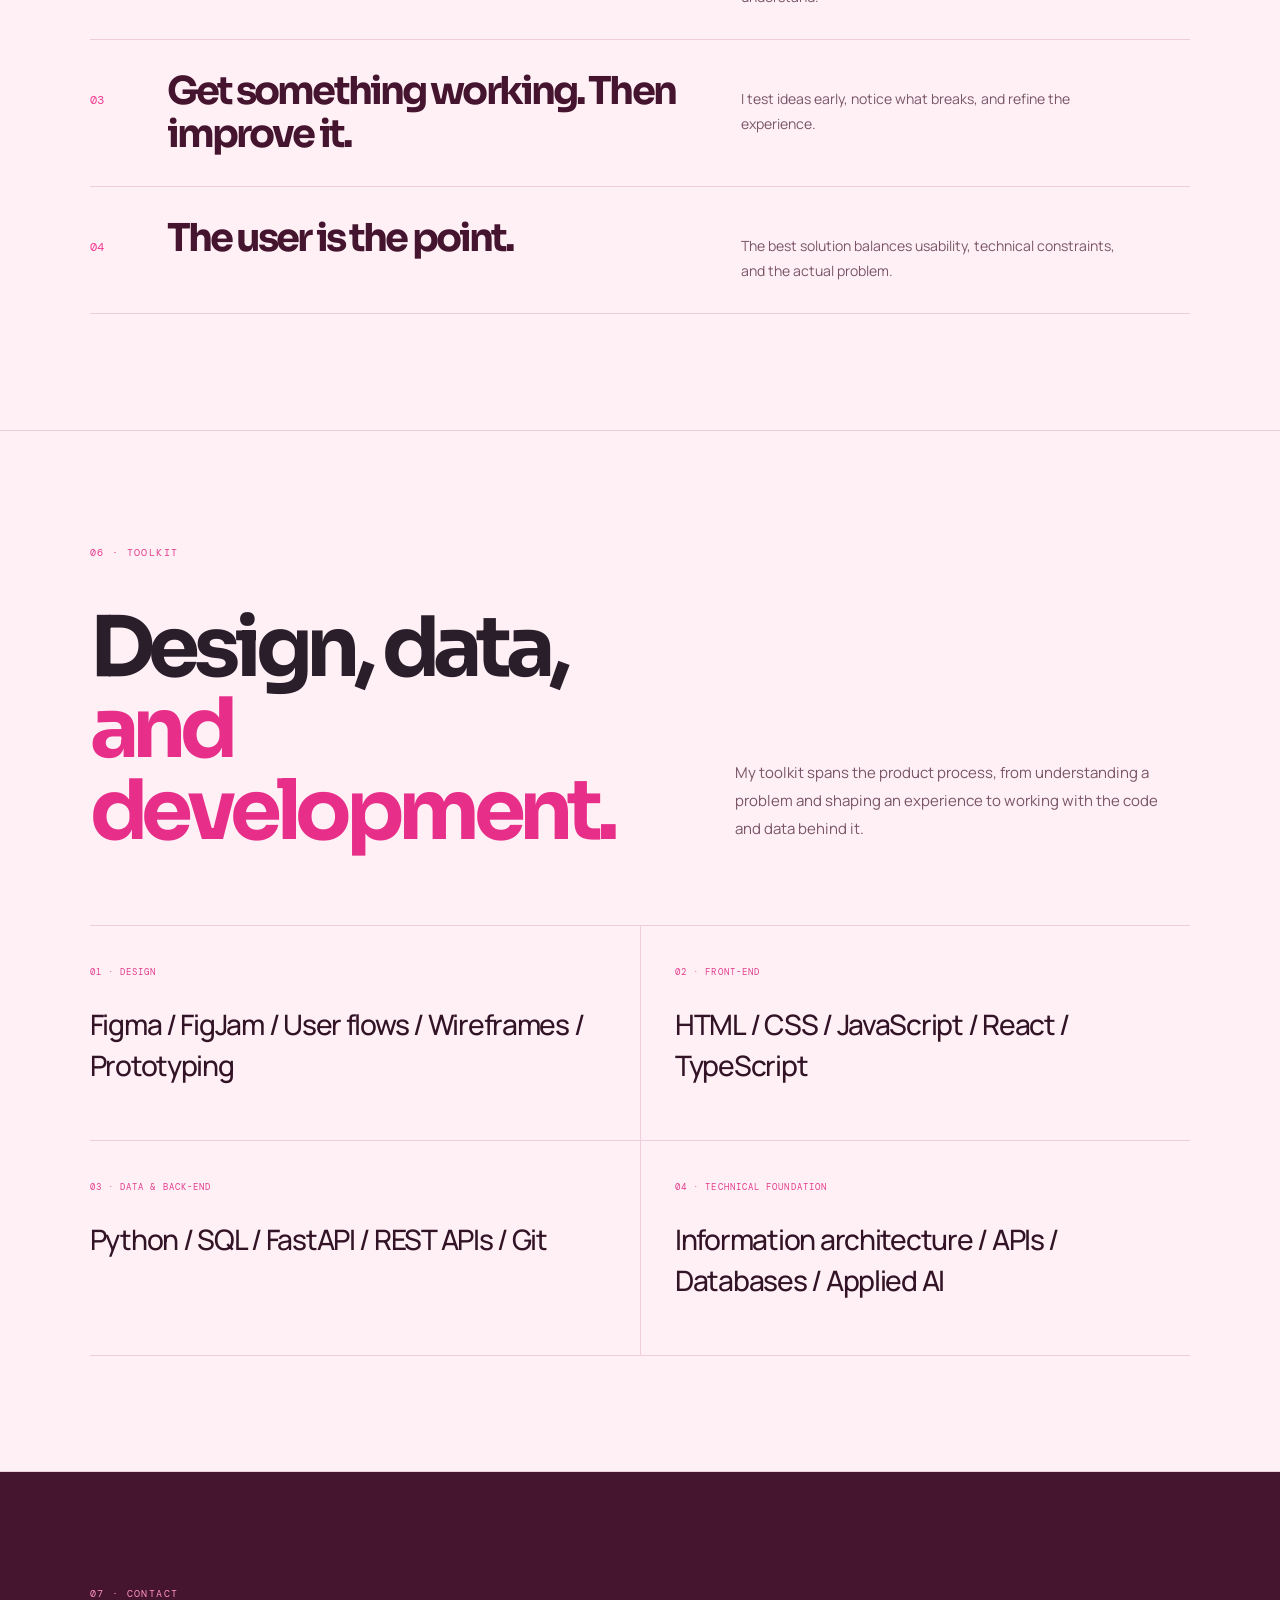
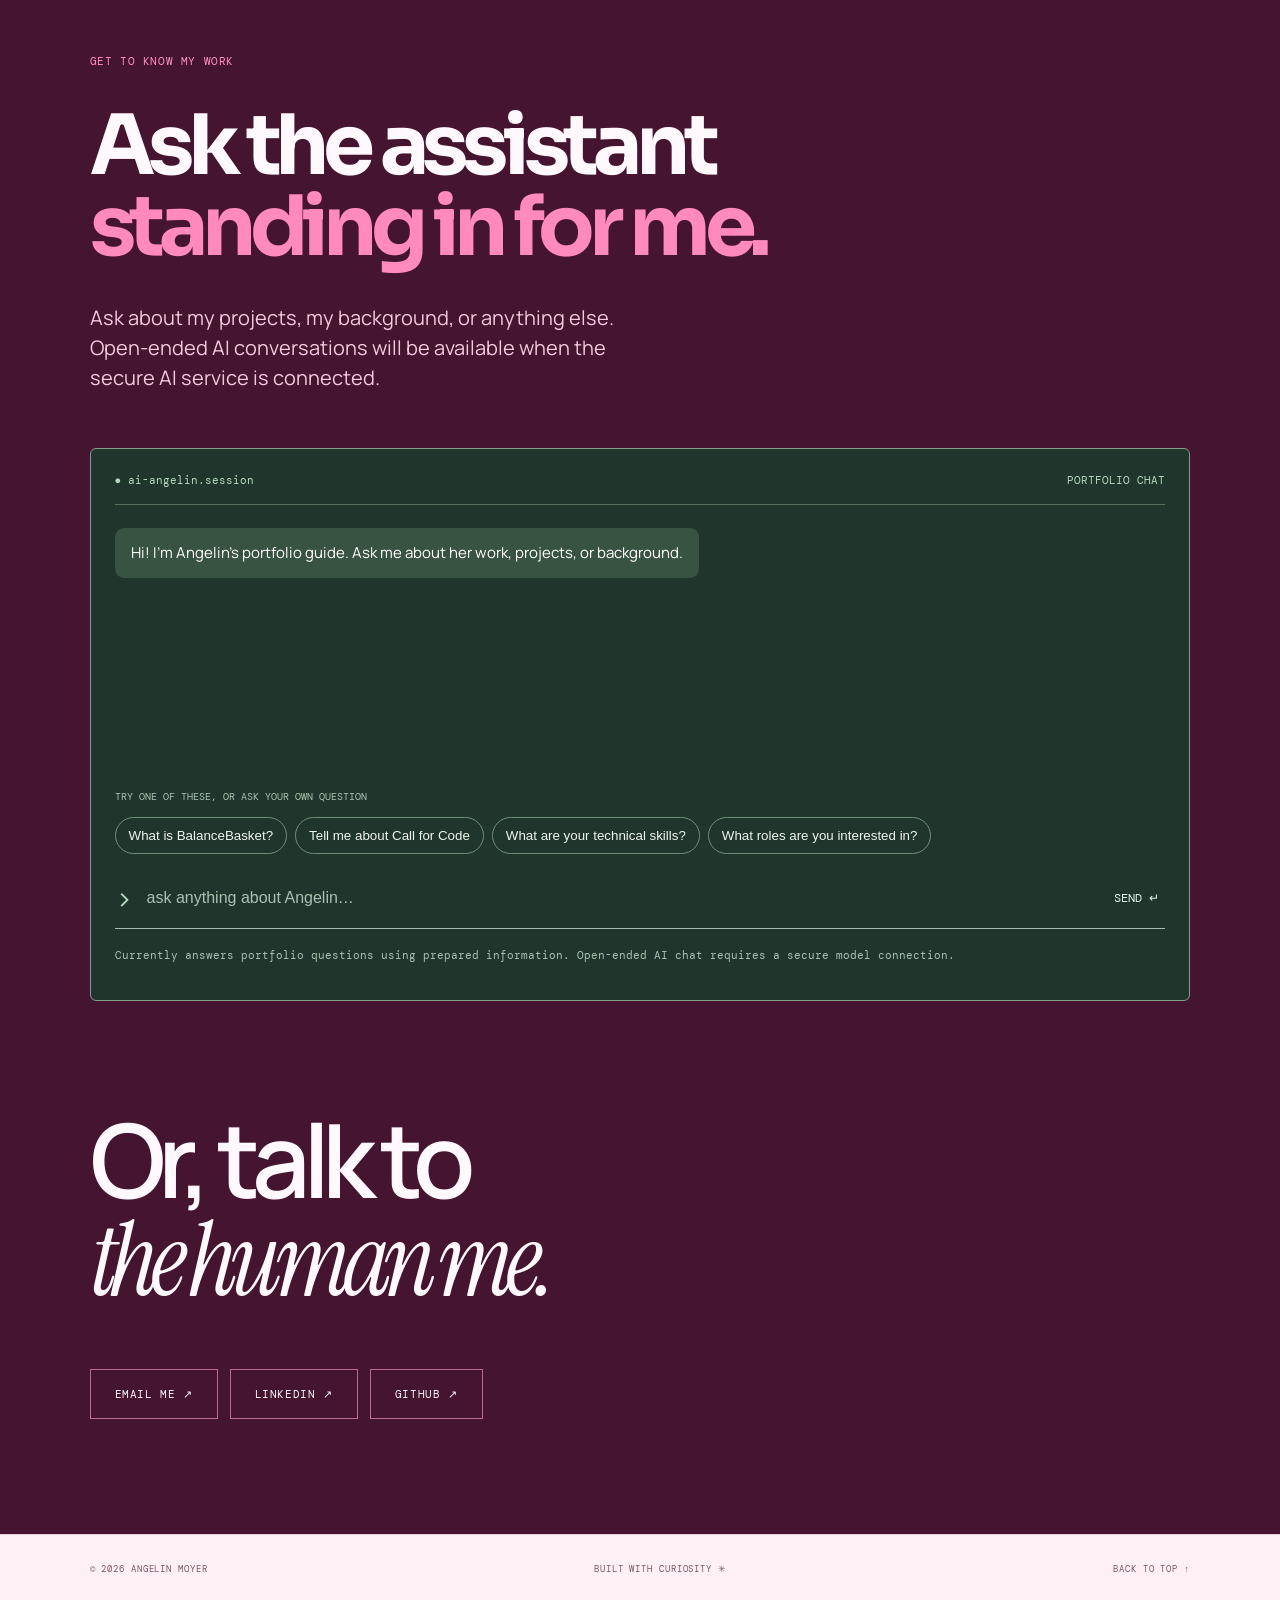
==== commit f3fe7581: "Remove destination illustrations and introduce the guide" ====
--- a/index.html
+++ b/index.html
@@ -20,20 +20,20 @@
       <div class="hero-actions"><a class="hero-primary" href="#work">EXPLORE SELECTED WORK <span>↗</span></a><a class="hero-secondary" href="#path">MY BACKGROUND <span>↓</span></a></div>
     </div>
     <div class="hero-art interactive-world" aria-label="Interactive portfolio world">
-      <div class="world-heading"><span>WHERE SHOULD WE GO?</span><span>EXPLORE</span></div>
+      <div class="world-heading"><span>HI, I'M YOUR GUIDE</span><span>LET'S EXPLORE</span></div><p class="guide-instructions">Click a section below and I'll hop over and take you there.</p>
       <div class="world-stage" id="world-stage">
         
         <button class="world-object object-design" data-destination="approach" aria-label="Go to design approach">
-          <span class="object-icon icon-window"><i></i><i></i><i></i><b></b><b></b><b></b></span><span class="object-name">DESIGN</span><span class="object-hint">01 · APPROACH</span>
+          <span class="object-name">DESIGN</span><span class="object-hint">01 · APPROACH</span>
         </button>
         <button class="world-object object-build" data-destination="work" aria-label="Go to selected work">
-          <span class="object-icon icon-code"><b>&lt;/&gt;</b><i></i></span><span class="object-name">WORK</span><span class="object-hint">02 · PROJECTS</span>
+          <span class="object-name">WORK</span><span class="object-hint">02 · PROJECTS</span>
         </button>
         <button class="world-object object-data" data-destination="path" aria-label="Go to experience and education">
-          <span class="object-icon icon-data"><i></i><i></i><i></i><b></b></span><span class="object-name">JOURNEY</span><span class="object-hint">03 · EXPERIENCE</span>
+          <span class="object-name">JOURNEY</span><span class="object-hint">03 · EXPERIENCE</span>
         </button>
         <button class="world-object object-product" data-destination="contact" aria-label="Go to contact">
-          <span class="object-icon icon-product"><b>✳</b><i></i><i></i></span><span class="object-name">SAY HELLO</span><span class="object-hint">04 · CONTACT</span>
+          <span class="object-name">SAY HELLO</span><span class="object-hint">04 · CONTACT</span>
         </button>
         <div class="tiny-mascot" id="tiny-mascot" aria-hidden="true">
           <svg viewBox="0 0 100 126" role="presentation">
@@ -54,7 +54,7 @@
             <path class="mascot-hairline" d="M34 18 Q46 8 61 16"/>
             <path class="mascot-star" d="M76 17 l3 6 6 2 -6 3 -3 6 -3 -6 -6 -3 6 -2Z"/>
           </svg>
-          <span>follow me!</span>
+          <span>hi! I'm your guide ♡</span>
         </div>
         
       </div>
--- a/playground.css
+++ b/playground.css
@@ -36,3 +36,29 @@
 .world-stage.has-selection .tiny-mascot span{opacity:1}
 .world-object.is-active .object-name{color:#b9437c}
 @media(prefers-reduced-motion:reduce){.tiny-mascot svg{animation:none!important}}
+
+/* List-led guide navigation */
+.topbar nav{display:none!important}
+.interactive-world{max-width:520px}
+.world-heading{border:0;padding:0 0 18px;color:#f0b8d2}
+.world-heading span:last-child{opacity:.65}
+.world-stage{height:auto;min-height:410px;overflow:visible;border:0;border-radius:0;background:transparent;box-shadow:none;display:flex;flex-direction:column;justify-content:center;gap:0;padding:12px 0}
+.world-stage:before,.world-stage:after,.world-orbit,.world-paths{display:none!important}
+.world-object{position:relative;inset:auto!important;width:100%;min-width:0;display:grid;grid-template-columns:52px 1fr auto;grid-template-rows:auto;align-items:center;text-align:left;gap:15px;padding:13px 14px;border-top:1px solid #ffffff24;color:#fff8fc;transition:background .2s,transform .2s}
+.world-object:last-of-type{border-bottom:1px solid #ffffff24}
+.world-object:hover,.world-object.is-active{background:#ffffff10;transform:translateX(5px)}
+.object-icon{grid-row:1;grid-column:1;width:46px;height:44px;border-radius:12px;box-shadow:none}
+.object-name{grid-column:2;grid-row:1;font:600 12px 'DM Mono',monospace;letter-spacing:.13em;color:#fff8fc}
+.object-hint{grid-column:3;grid-row:1;font:8px 'DM Mono',monospace;color:#d6a9c2;white-space:nowrap}
+.tiny-mascot{left:calc(50% - 47px);top:-82px;width:82px;z-index:4}
+.tiny-mascot svg{width:76px;height:96px}
+.tiny-mascot span{font-size:8px;background:#3b2338;color:#f4c6dd;border-color:#a86c91}
+.world-footer{border-top:1px solid #ffffff24;color:#d4a8c2}
+.world-stage.has-selection .tiny-mascot span{opacity:1}
+.tiny-mascot.guide-companion{position:absolute;left:auto;right:6%;top:18px;width:70px;transform:none!important;z-index:3}
+.tiny-mascot.guide-companion svg{width:62px;height:78px}
+.tiny-mascot.guide-companion span{font-size:7px;padding:4px 7px}
+.section{position:relative}
+@media(max-width:650px){.world-stage{min-height:0;padding:5px 0}.world-object{grid-template-columns:44px 1fr auto;padding:12px 8px;gap:10px}.object-icon{width:40px;height:39px}.object-name{font-size:10px}.object-hint{font-size:7px}.tiny-mascot{top:-72px}.tiny-mascot.guide-companion{right:5%;top:12px}}
+.tiny-mascot.is-travelling{position:fixed!important;left:auto!important;right:5%;top:43%;width:76px;transform:none!important;z-index:9999;pointer-events:none}.tiny-mascot.is-travelling svg{width:68px;height:86px}.tiny-mascot.is-travelling span{background:#3b2338;color:#f4c6dd;border-color:#a86c91}
+@media(max-width:650px){.tiny-mascot.is-travelling{right:3%;top:48%;width:62px}.tiny-mascot.is-travelling svg{width:56px;height:72px}}
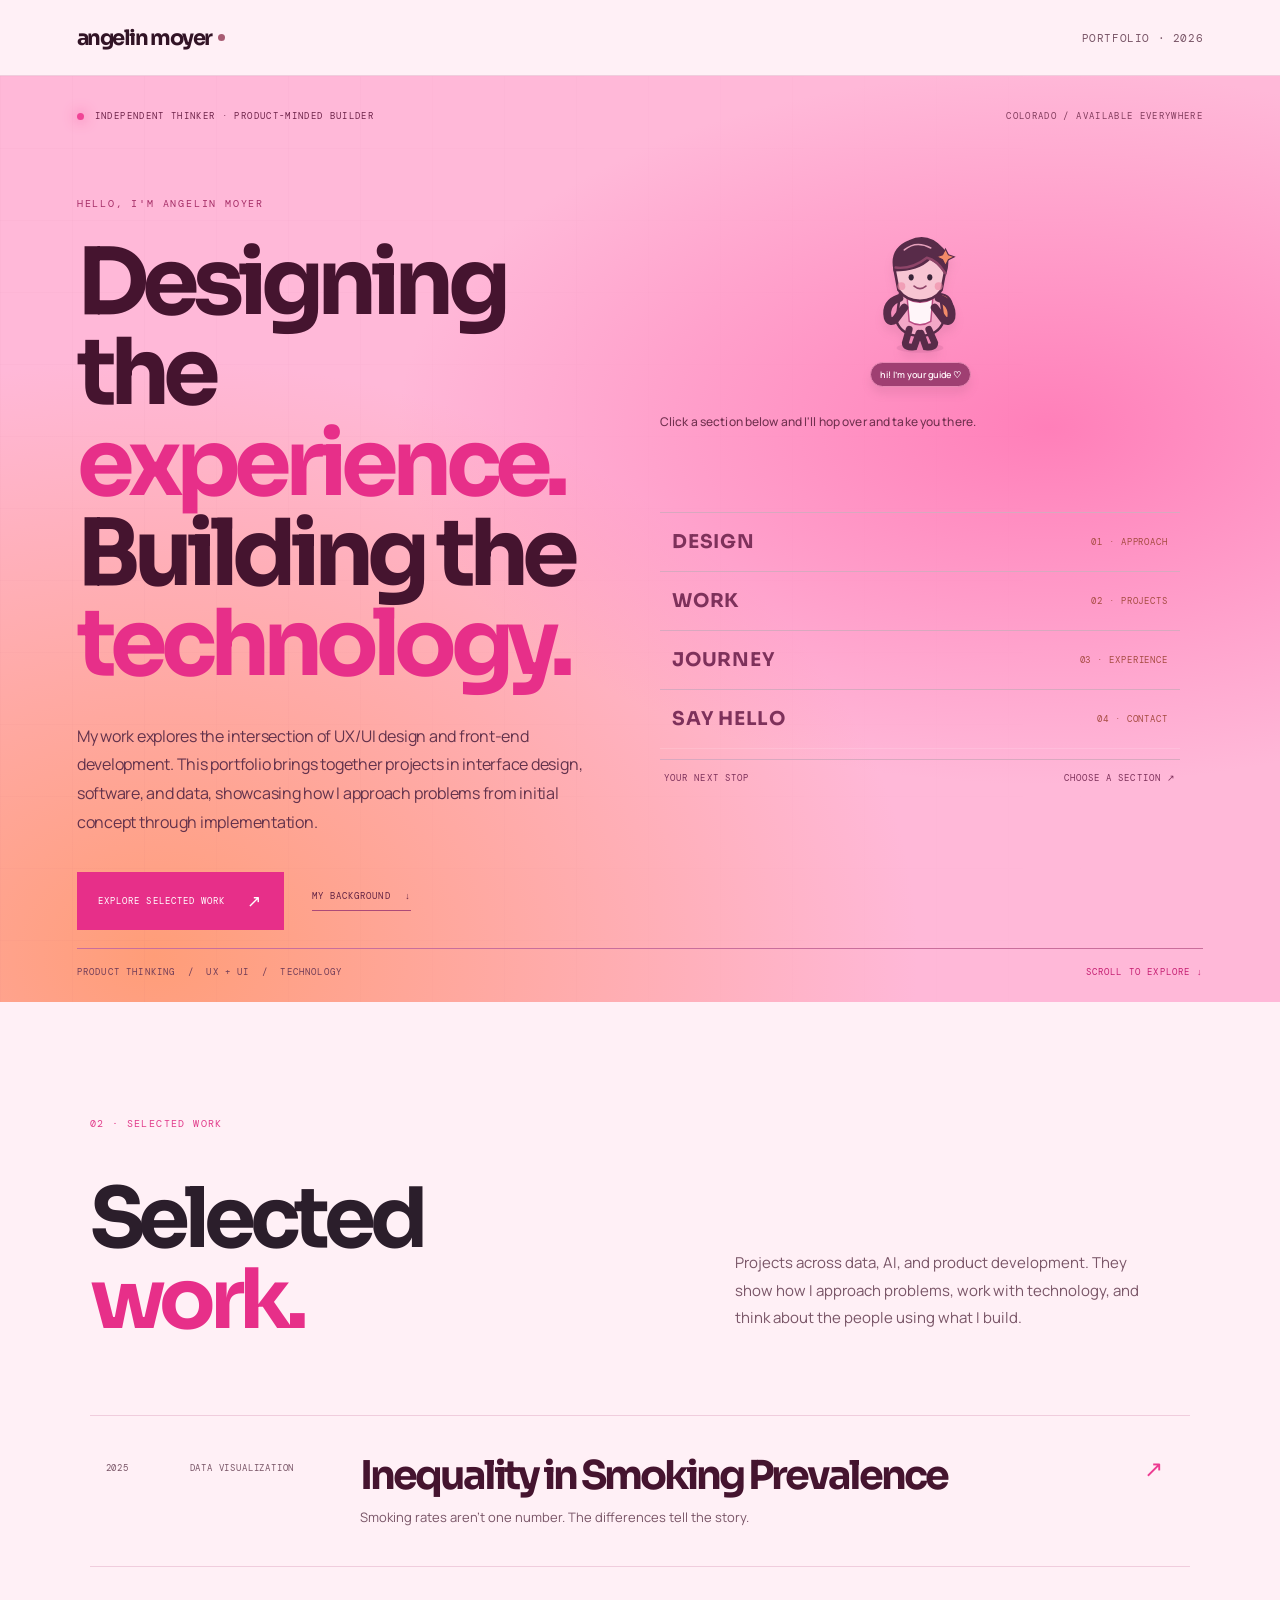
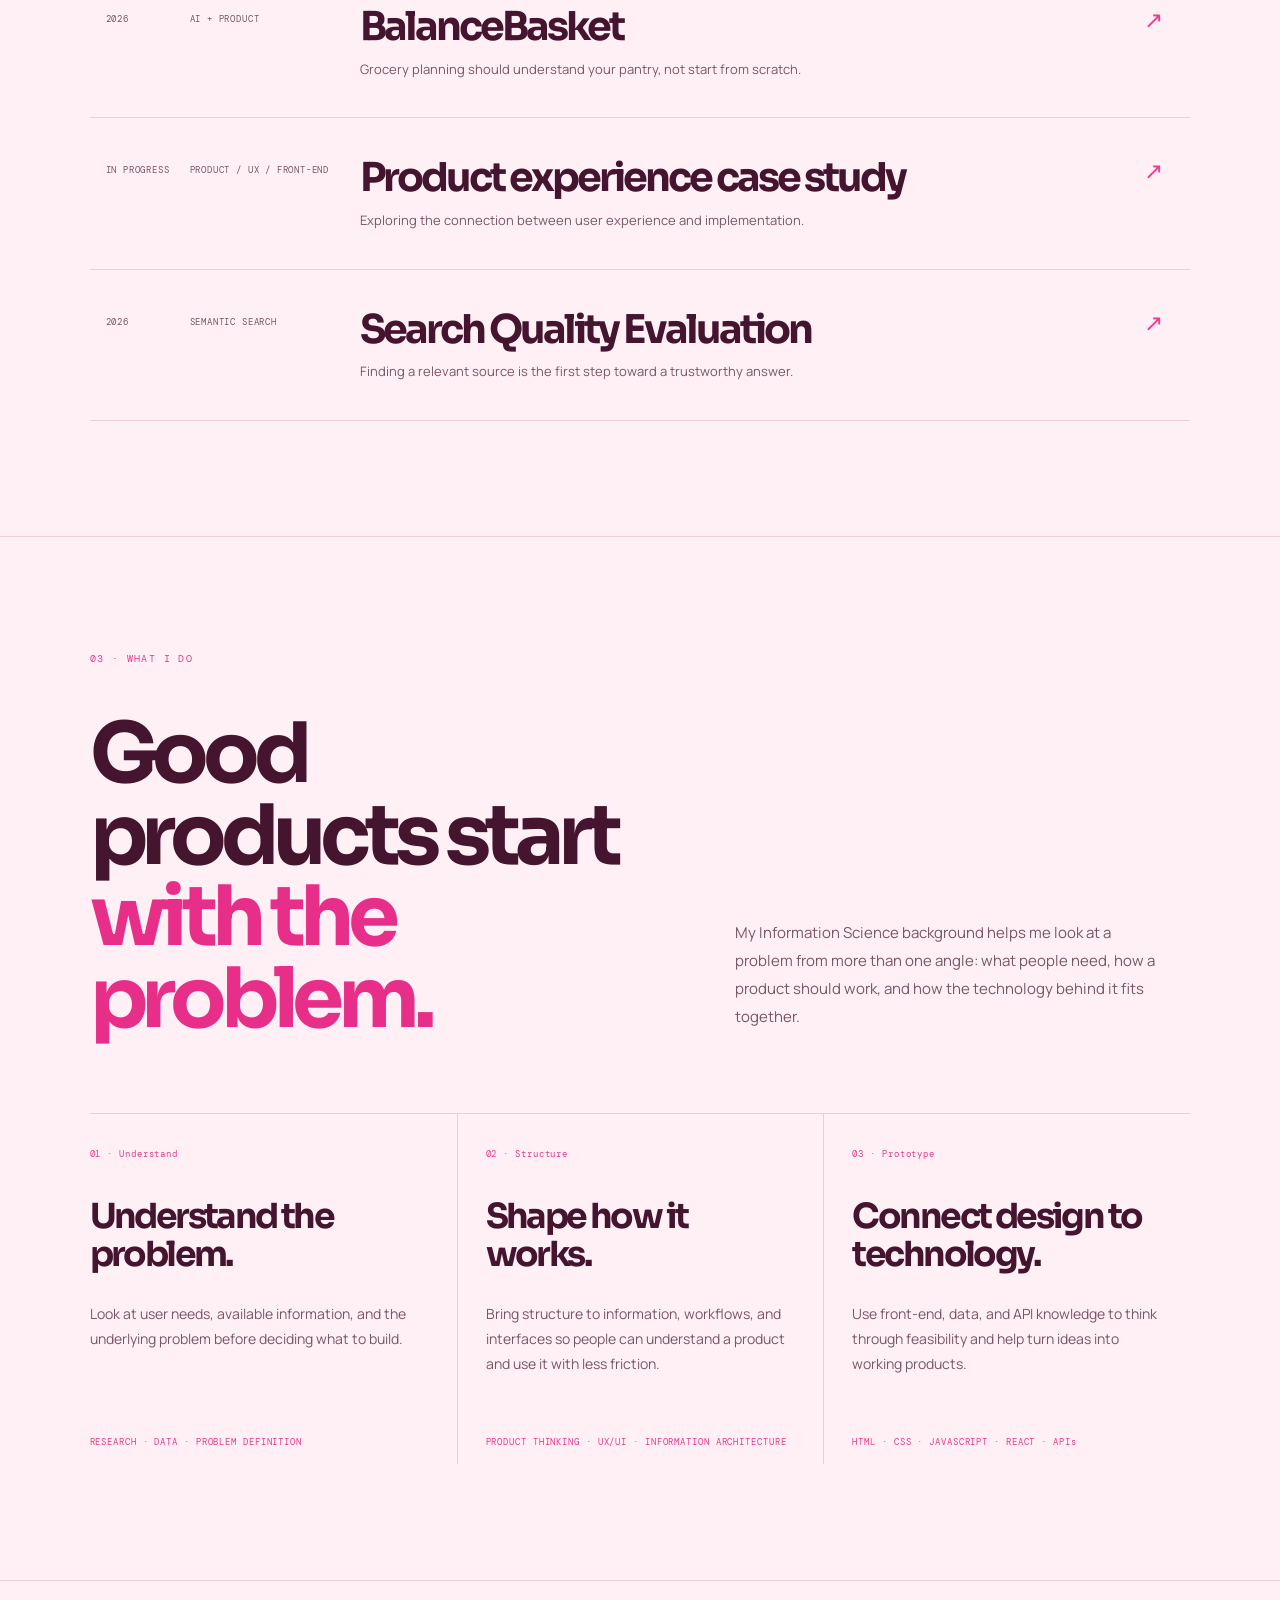
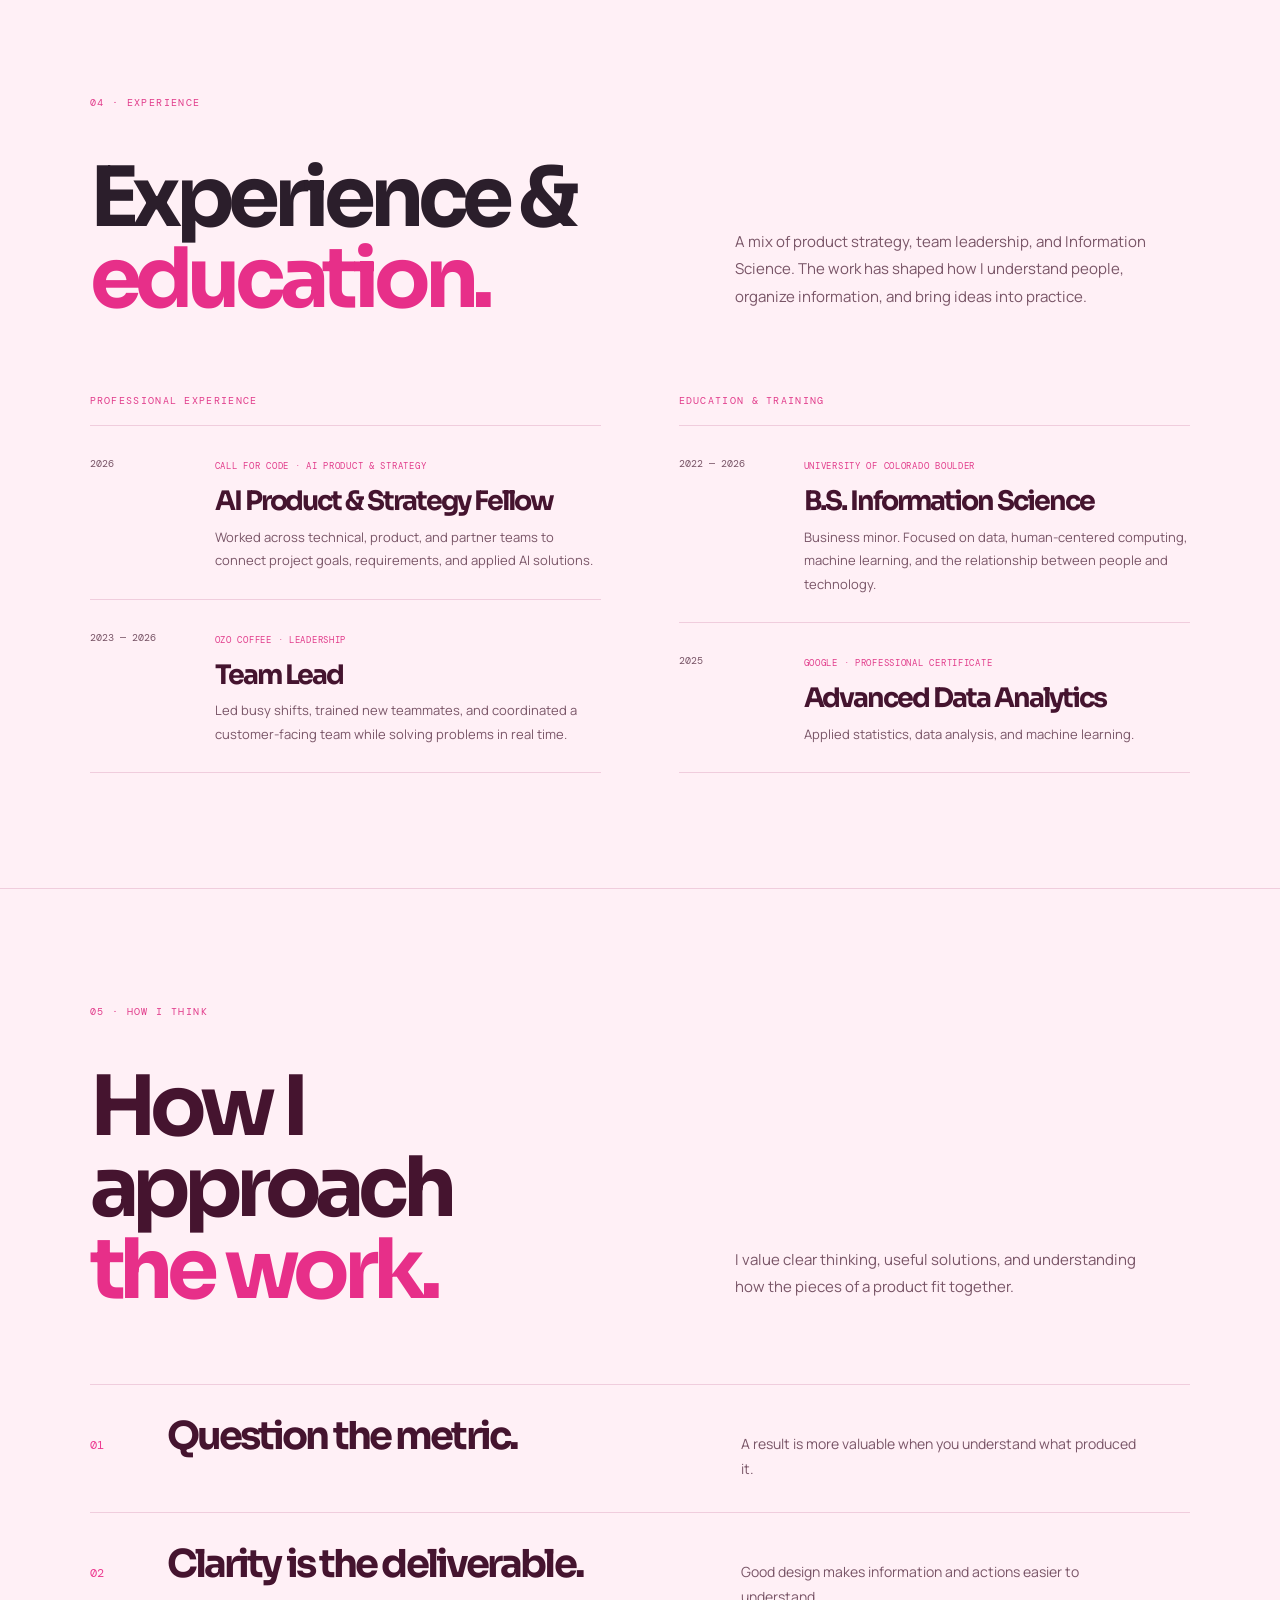
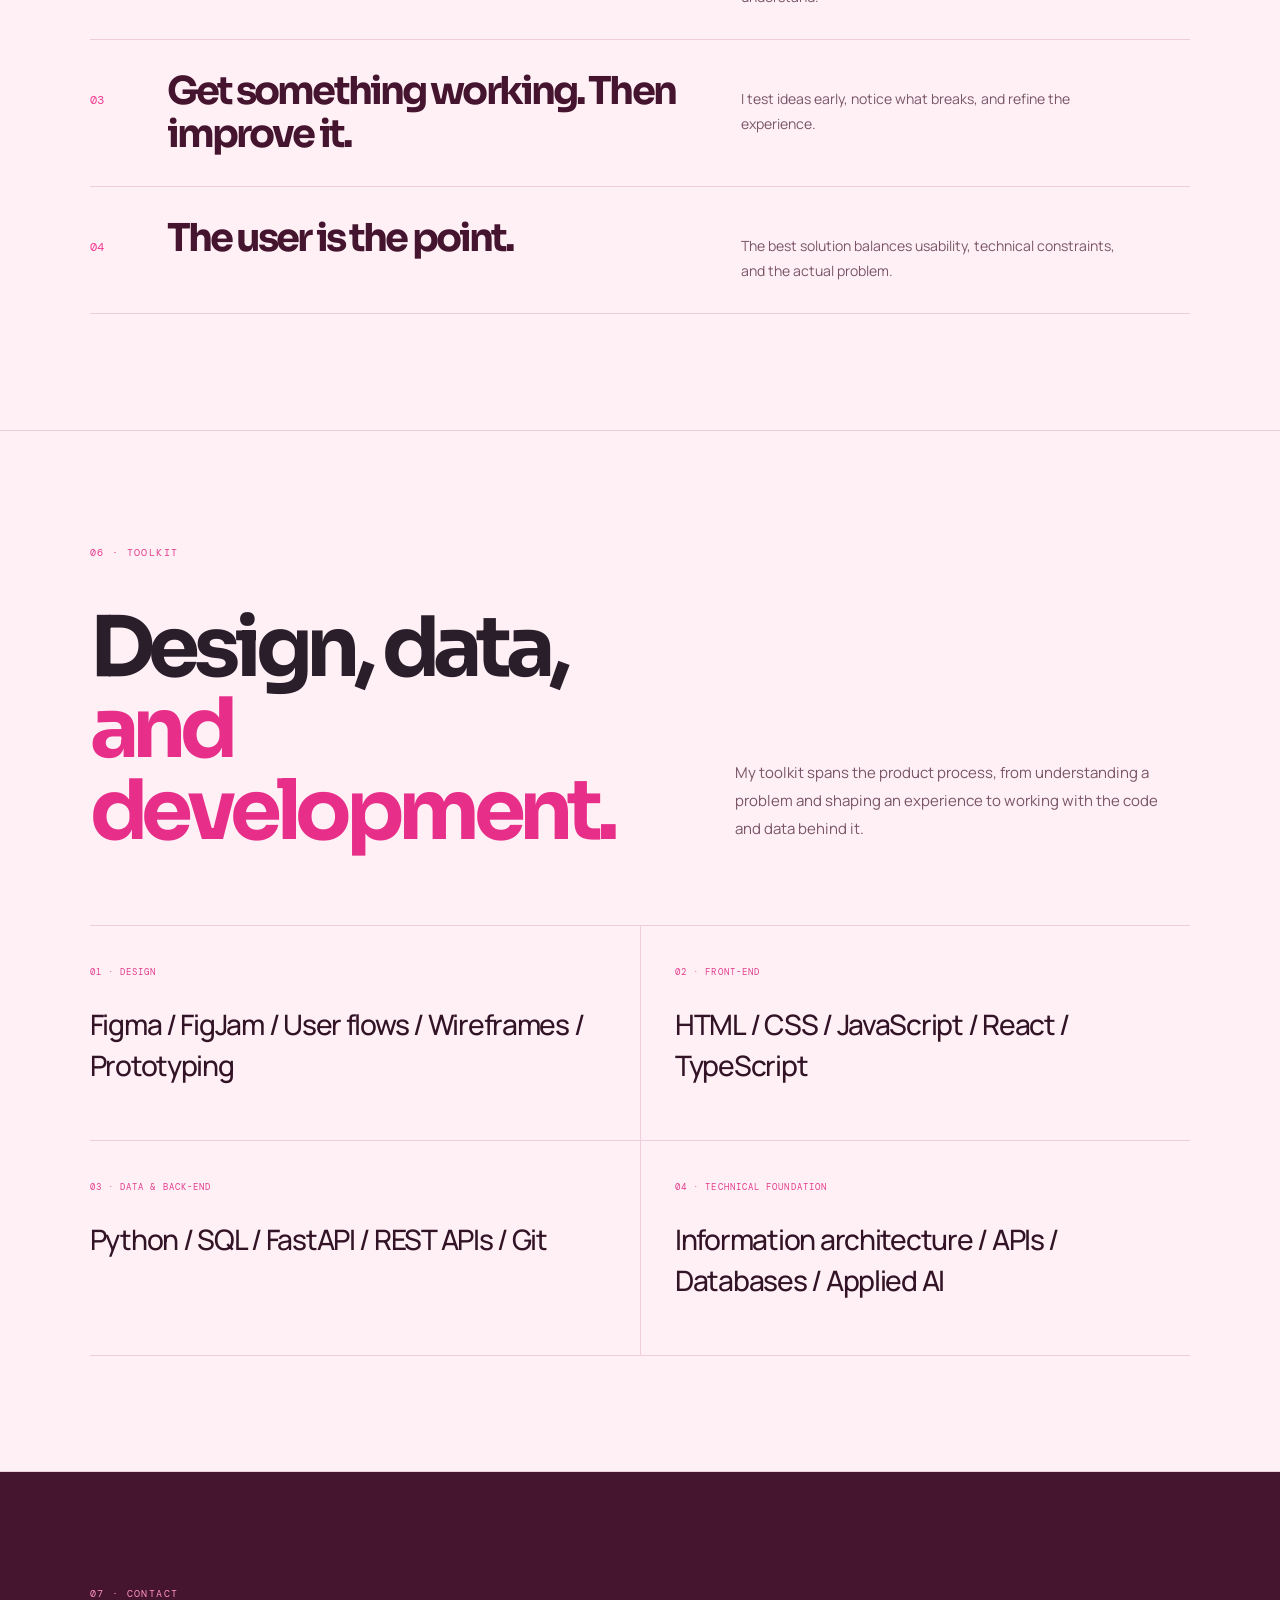
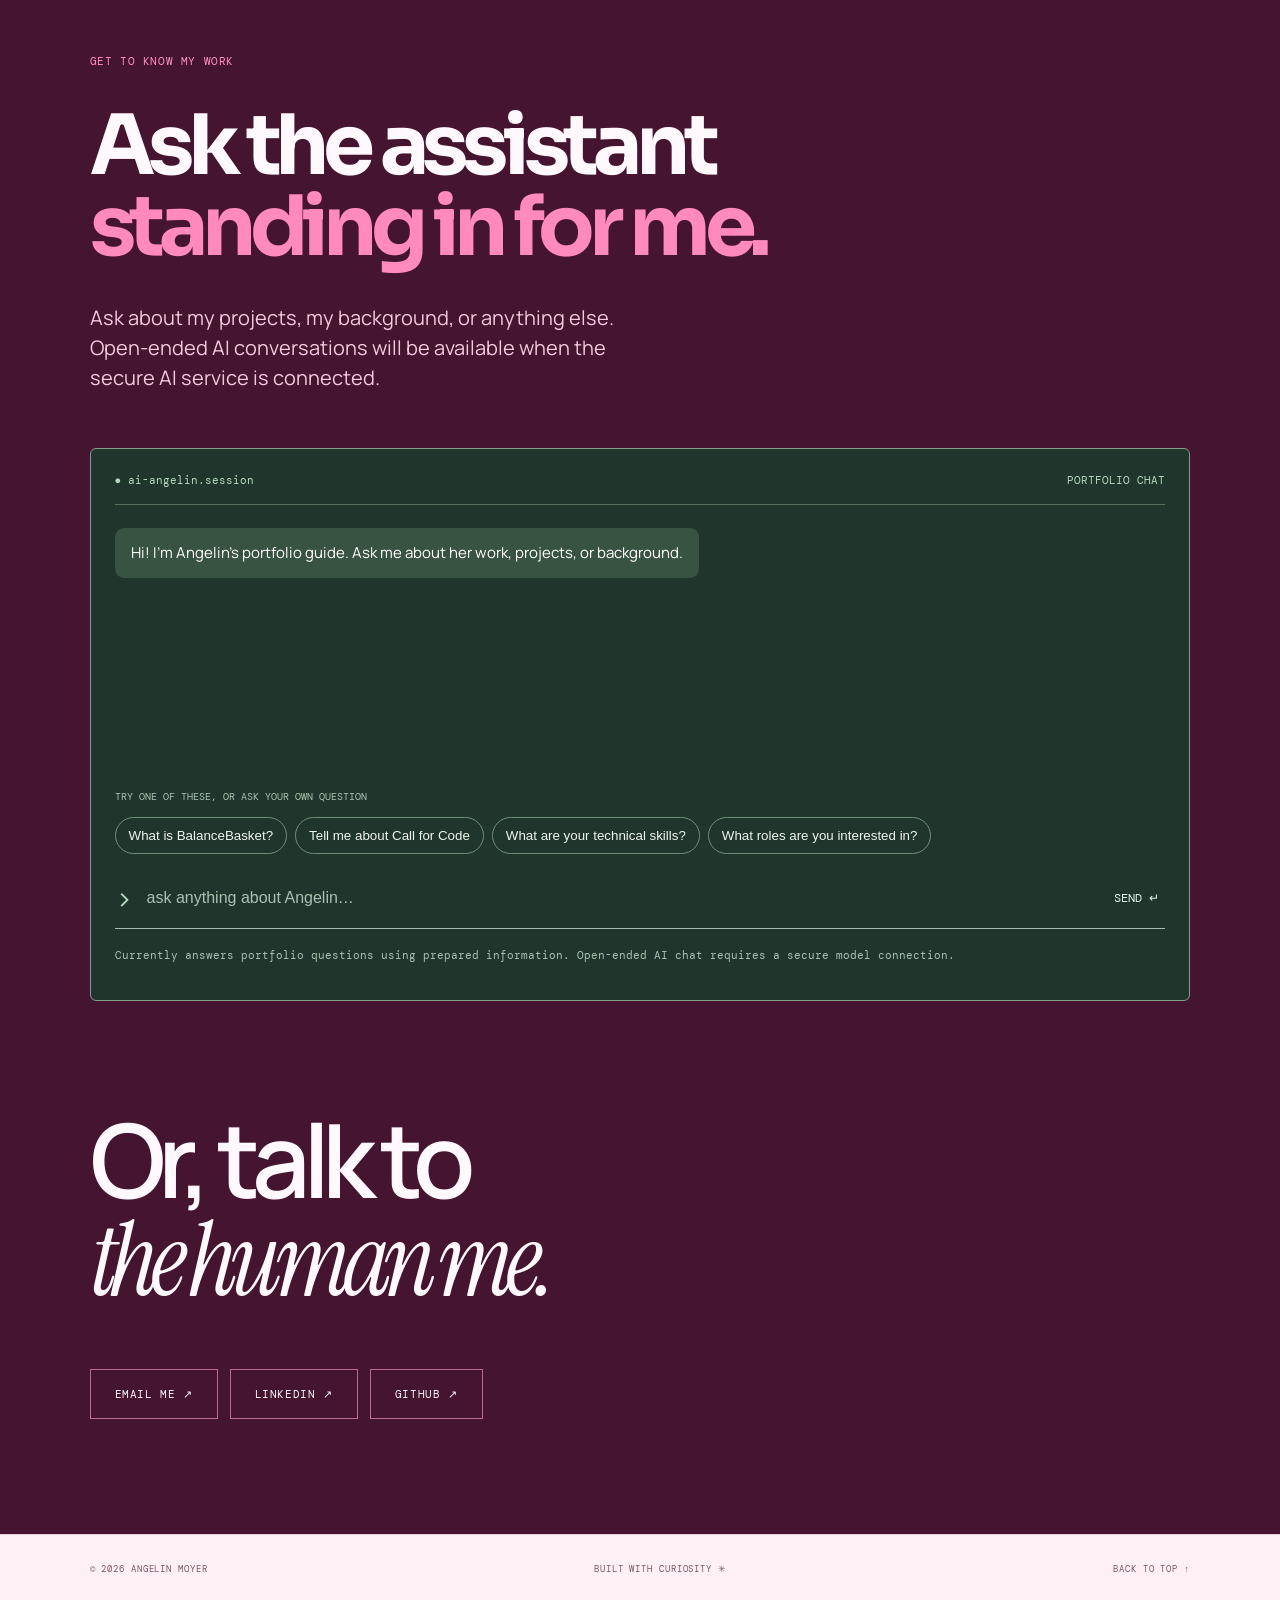
==== commit a7cb5b92: "Bust cached guide stylesheet" ====
--- a/index.html
+++ b/index.html
@@ -4,7 +4,7 @@
 <meta charset="utf-8"><meta name="viewport" content="width=device-width,initial-scale=1">
 <meta name="description" content="Angelin Moyer — Product thinking, user experience, and technical problem-solving. Selected work and experience.">
 <title>Angelin Moyer — Product · Design · Technology</title>
-<link rel="stylesheet" href="editorial.css"><link rel="stylesheet" href="motion.css"><link rel="stylesheet" href="assistant.css"><link rel="stylesheet" href="projects-inline.css"><link rel="stylesheet" href="illustrations.css"><link rel="stylesheet" href="playground.css">
+<link rel="stylesheet" href="editorial.css"><link rel="stylesheet" href="motion.css"><link rel="stylesheet" href="assistant.css"><link rel="stylesheet" href="projects-inline.css"><link rel="stylesheet" href="illustrations.css"><link rel="stylesheet" href="playground.css?v=guide-spacing-2">
 </head>
 <body>
 <div class="site-wrap">
--- a/playground.css
+++ b/playground.css
@@ -62,3 +62,60 @@
 @media(max-width:650px){.world-stage{min-height:0;padding:5px 0}.world-object{grid-template-columns:44px 1fr auto;padding:12px 8px;gap:10px}.object-icon{width:40px;height:39px}.object-name{font-size:10px}.object-hint{font-size:7px}.tiny-mascot{top:-72px}.tiny-mascot.guide-companion{right:5%;top:12px}}
 .tiny-mascot.is-travelling{position:fixed!important;left:auto!important;right:5%;top:43%;width:76px;transform:none!important;z-index:9999;pointer-events:none}.tiny-mascot.is-travelling svg{width:68px;height:86px}.tiny-mascot.is-travelling span{background:#3b2338;color:#f4c6dd;border-color:#a86c91}
 @media(max-width:650px){.tiny-mascot.is-travelling{right:3%;top:48%;width:62px}.tiny-mascot.is-travelling svg{width:56px;height:72px}}
+
+/* Simpler text-only destinations and a friendly introduction */
+.guide-instructions{margin:0 0 8px;color:#f5bfd7;font:500 12px 'Manrope',sans-serif;letter-spacing:.01em}
+.world-stage{min-height:0;padding:0;gap:0}
+.world-object{grid-template-columns:1fr auto;gap:16px;padding:17px 12px;border-color:#ffffff30}
+.object-name{grid-column:1;font:700 19px 'Sora',sans-serif;letter-spacing:.04em;color:#f6c2da;transition:color .2s}
+.object-hint{grid-column:2;font:9px 'DM Mono',monospace;color:#f2a184;letter-spacing:.1em}
+.world-object:hover .object-name,.world-object.is-active .object-name{color:#ff9b79}
+.world-object:hover,.world-object.is-active{background:#f5a4c51a}
+.world-footer{margin-top:10px}
+.tiny-mascot span{font:600 9px 'Manrope',sans-serif;letter-spacing:0;color:#fff4f8;background:#9f3f72;border-color:#e88ab5}
+@media(max-width:650px){.world-object{grid-template-columns:1fr auto;padding:15px 8px}.object-name{font-size:17px}.object-hint{font-size:8px}.guide-instructions{font-size:11px}}
+
+
+/* Higher-contrast guide navigation */
+.world-heading,.world-footer{color:#7e315b}
+.guide-instructions{color:#71304f}
+.world-heading span:last-child{opacity:1;color:#a64c42}
+.object-name{color:#7e315b}
+.object-hint{color:#a64c42}
+.world-object:hover .object-name,.world-object.is-active .object-name{color:#c34e79}
+.world-object{border-color:#d9a8bf}
+.world-footer{border-color:#d9a8bf}
+
+/* Keep the guide alongside the reader until they return home */
+.tiny-mascot.guide-companion{position:fixed;left:auto;right:clamp(16px,4vw,56px);top:auto;bottom:24px;width:78px;transform:none!important;z-index:9999;pointer-events:none}
+.tiny-mascot.guide-companion svg{width:68px;height:86px}
+.tiny-mascot.guide-companion span{font-size:8px;padding:5px 8px;color:#fff8fc;background:#87345f;border-color:#d985ad}
+@media(max-width:650px){.tiny-mascot.guide-companion{right:12px;bottom:14px;width:64px}.tiny-mascot.guide-companion svg{width:56px;height:72px}}
+
+
+/* Remove the duplicate heading; keep the guide's own hello bubble */
+.world-heading{display:none!important}
+.tiny-mascot{left:calc(50% - 54px);top:-104px;width:108px}
+.tiny-mascot svg{width:98px;height:124px}
+@media(max-width:650px){
+ .tiny-mascot{left:calc(50% - 49px);top:-94px;width:98px}
+ .tiny-mascot svg{width:90px;height:114px}
+}
+
+/* Keep the guide and hello bubble above the instruction and section list */
+.tiny-mascot{top:-210px}
+@media(max-width:650px){.tiny-mascot{top:-190px}}
+/* Keep the travelling guide attached to the viewport, outside transformed sections */
+.tiny-mascot.is-travelling{position:fixed!important;left:auto!important;right:clamp(16px,4vw,56px)!important;top:42%!important;bottom:auto!important}
+.tiny-mascot.guide-companion{position:fixed!important;left:auto!important;right:clamp(16px,4vw,56px)!important;top:auto!important;bottom:300px!important}
+@media(max-width:650px){.tiny-mascot.is-travelling{right:12px!important;top:46%!important}.tiny-mascot.guide-companion{right:12px!important;bottom:240px!important}}
+
+/* Give the directions and section list more room below the guide */
+.guide-instructions{margin-top:48px!important}
+.world-stage{padding-top:42px!important}
+@media(max-width:650px){.guide-instructions{margin-top:38px!important}.world-stage{padding-top:34px!important}}
+
+/* Strong layout separation: move the directions and list below the mascot */
+.interactive-world>.guide-instructions{margin:110px 0 12px!important}
+.interactive-world>.world-stage{padding-top:70px!important}
+@media(max-width:650px){.interactive-world>.guide-instructions{margin-top:88px!important}.interactive-world>.world-stage{padding-top:58px!important}}
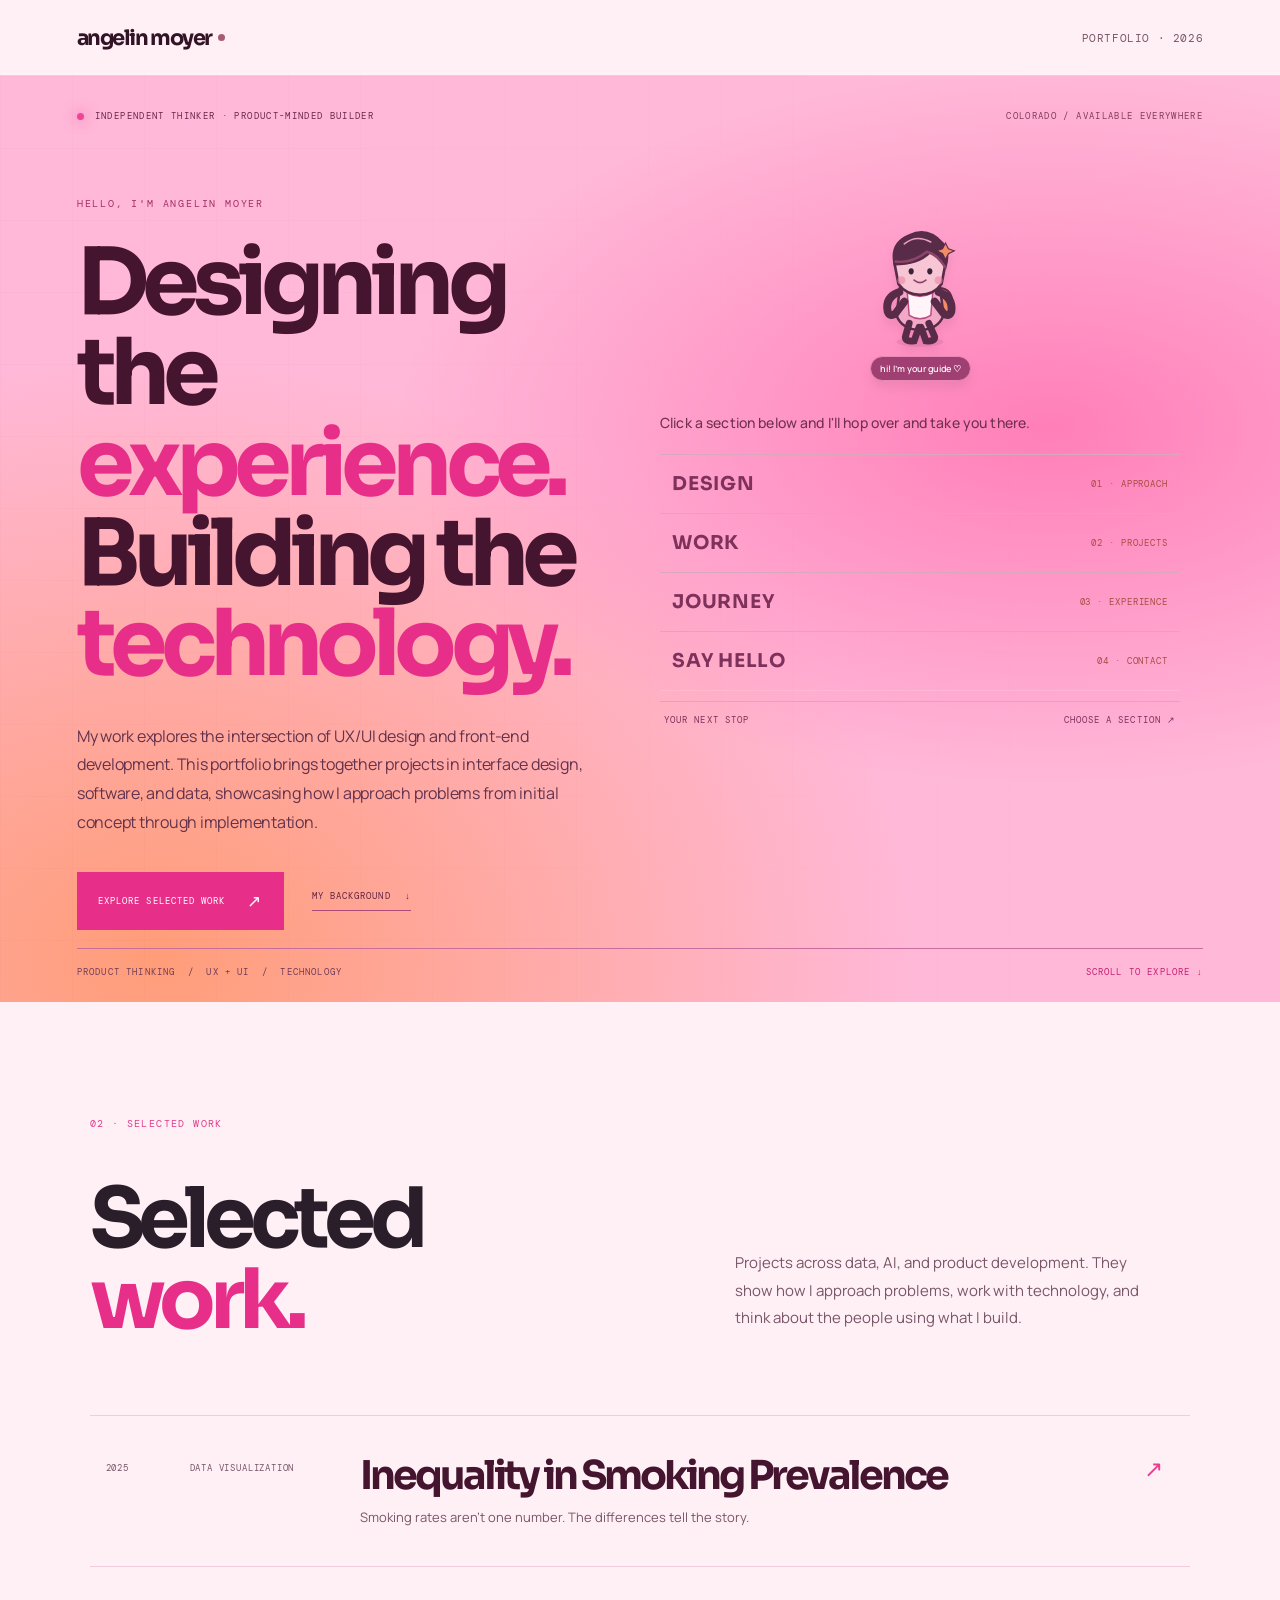
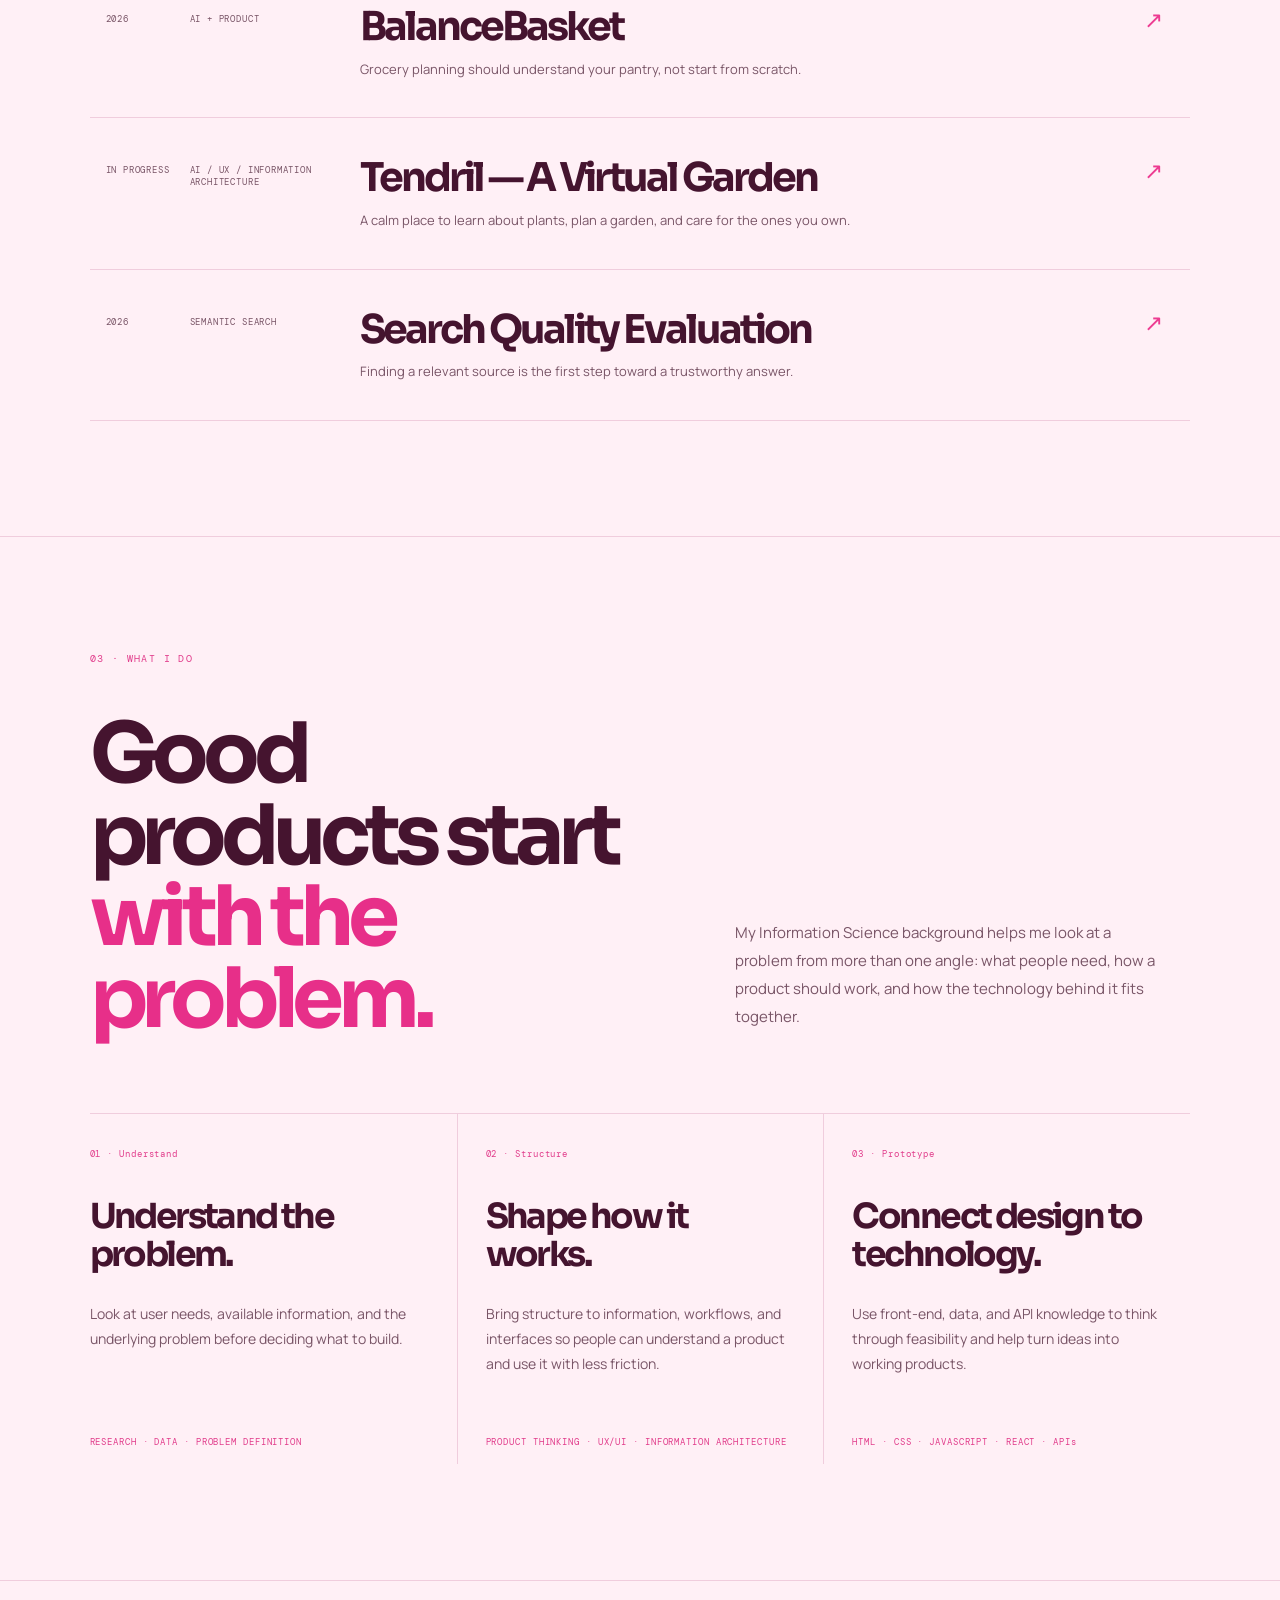
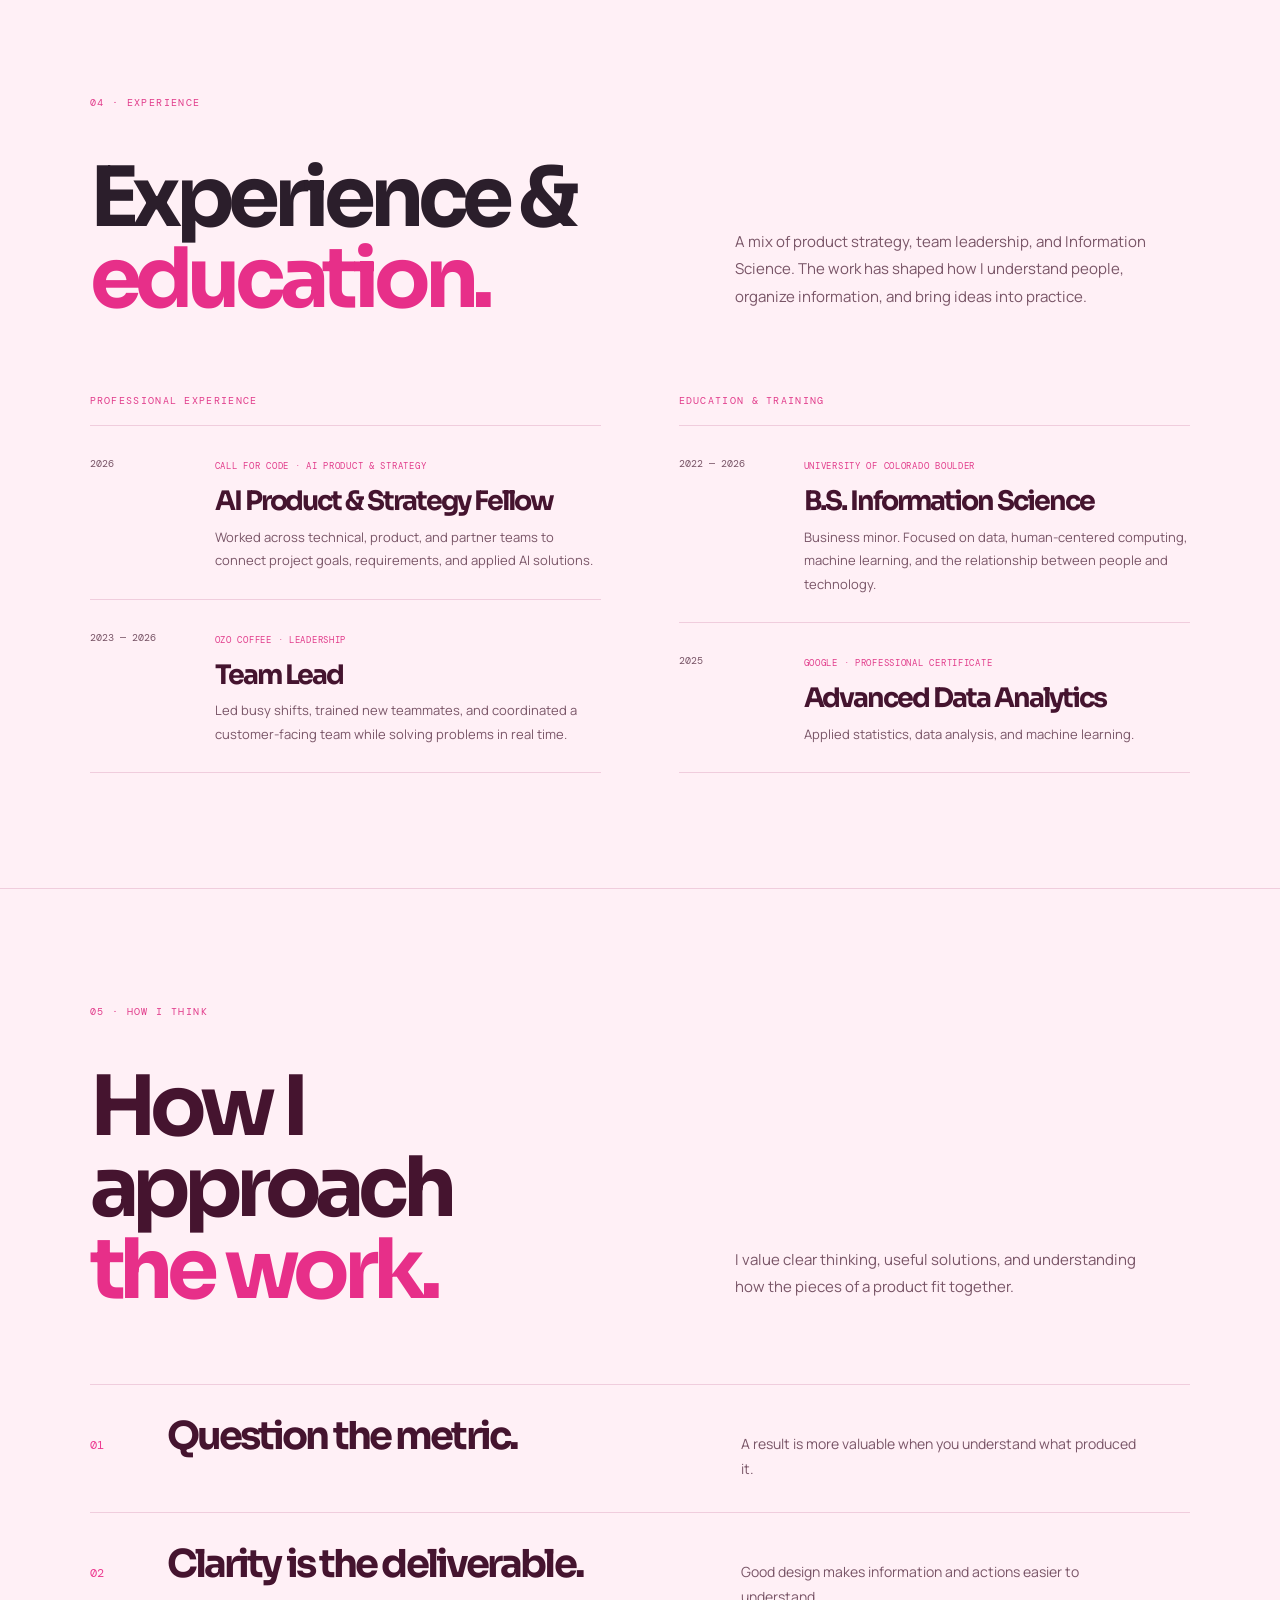
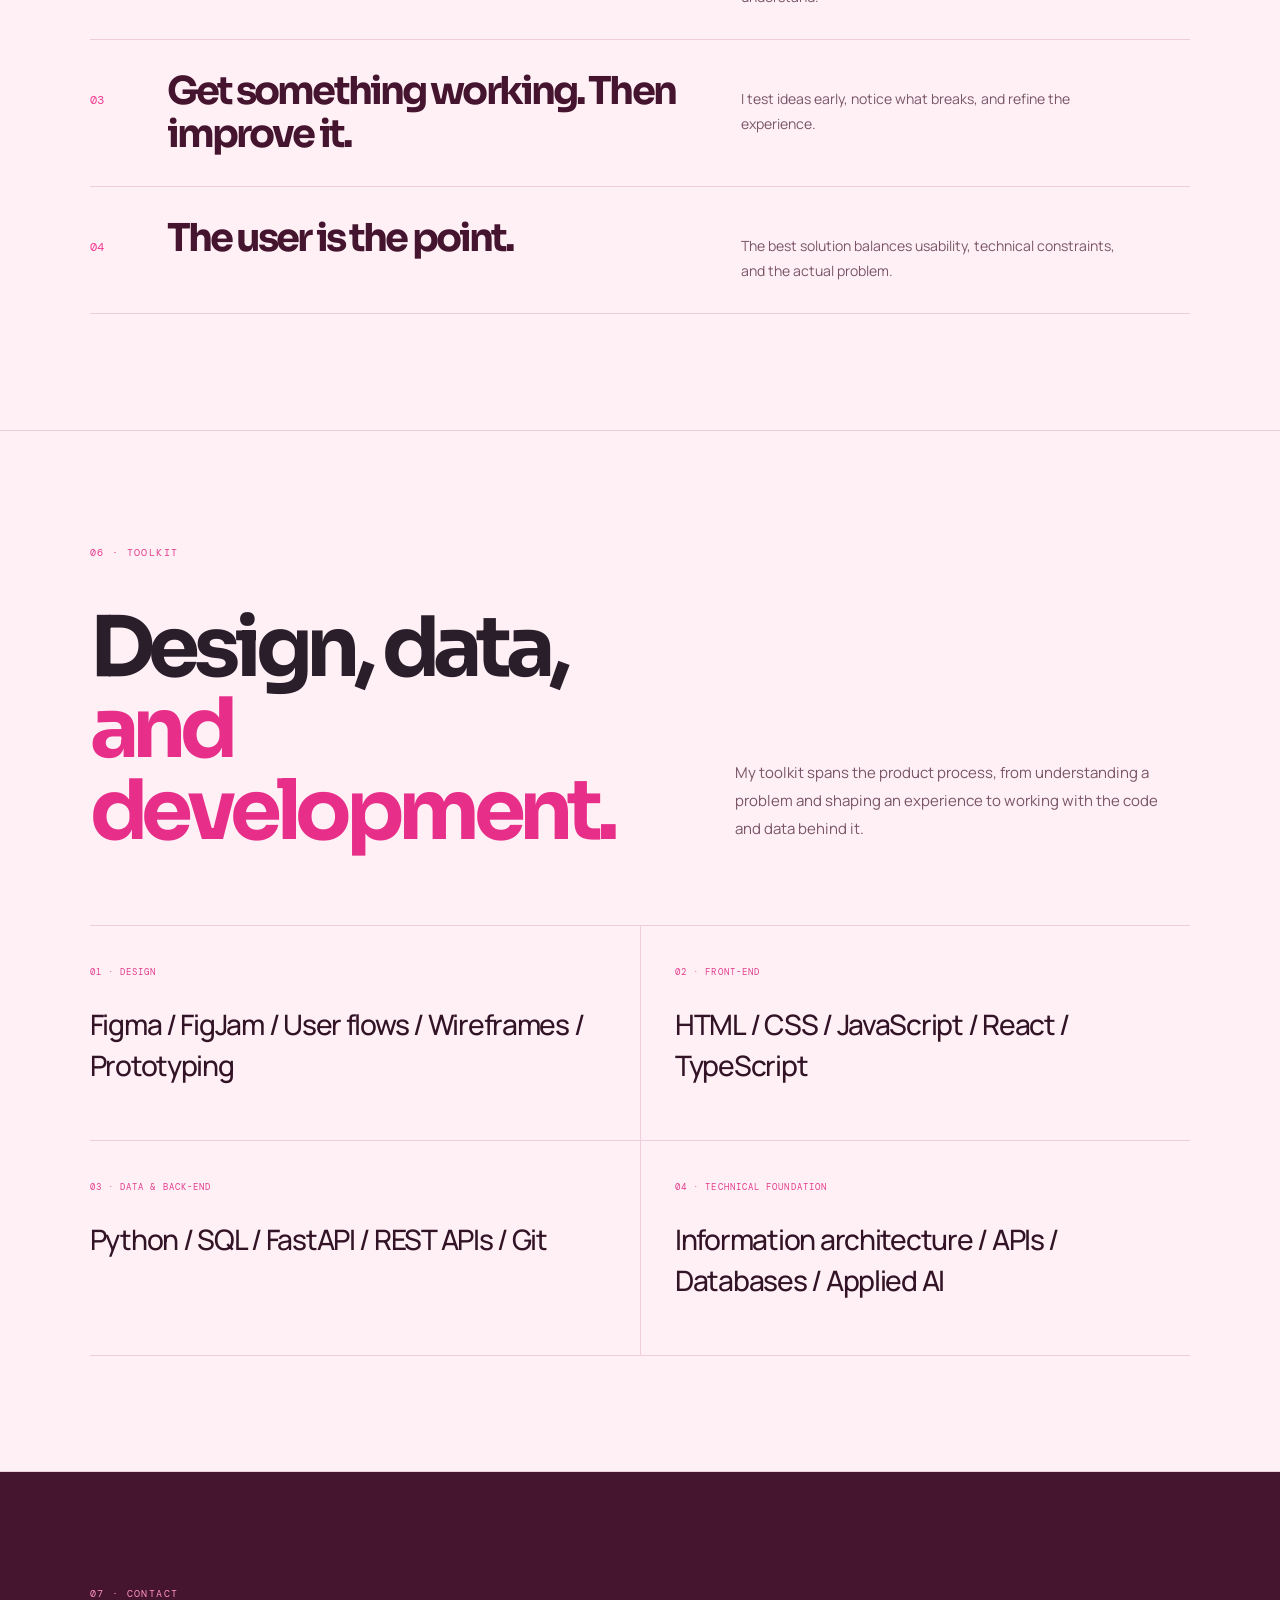
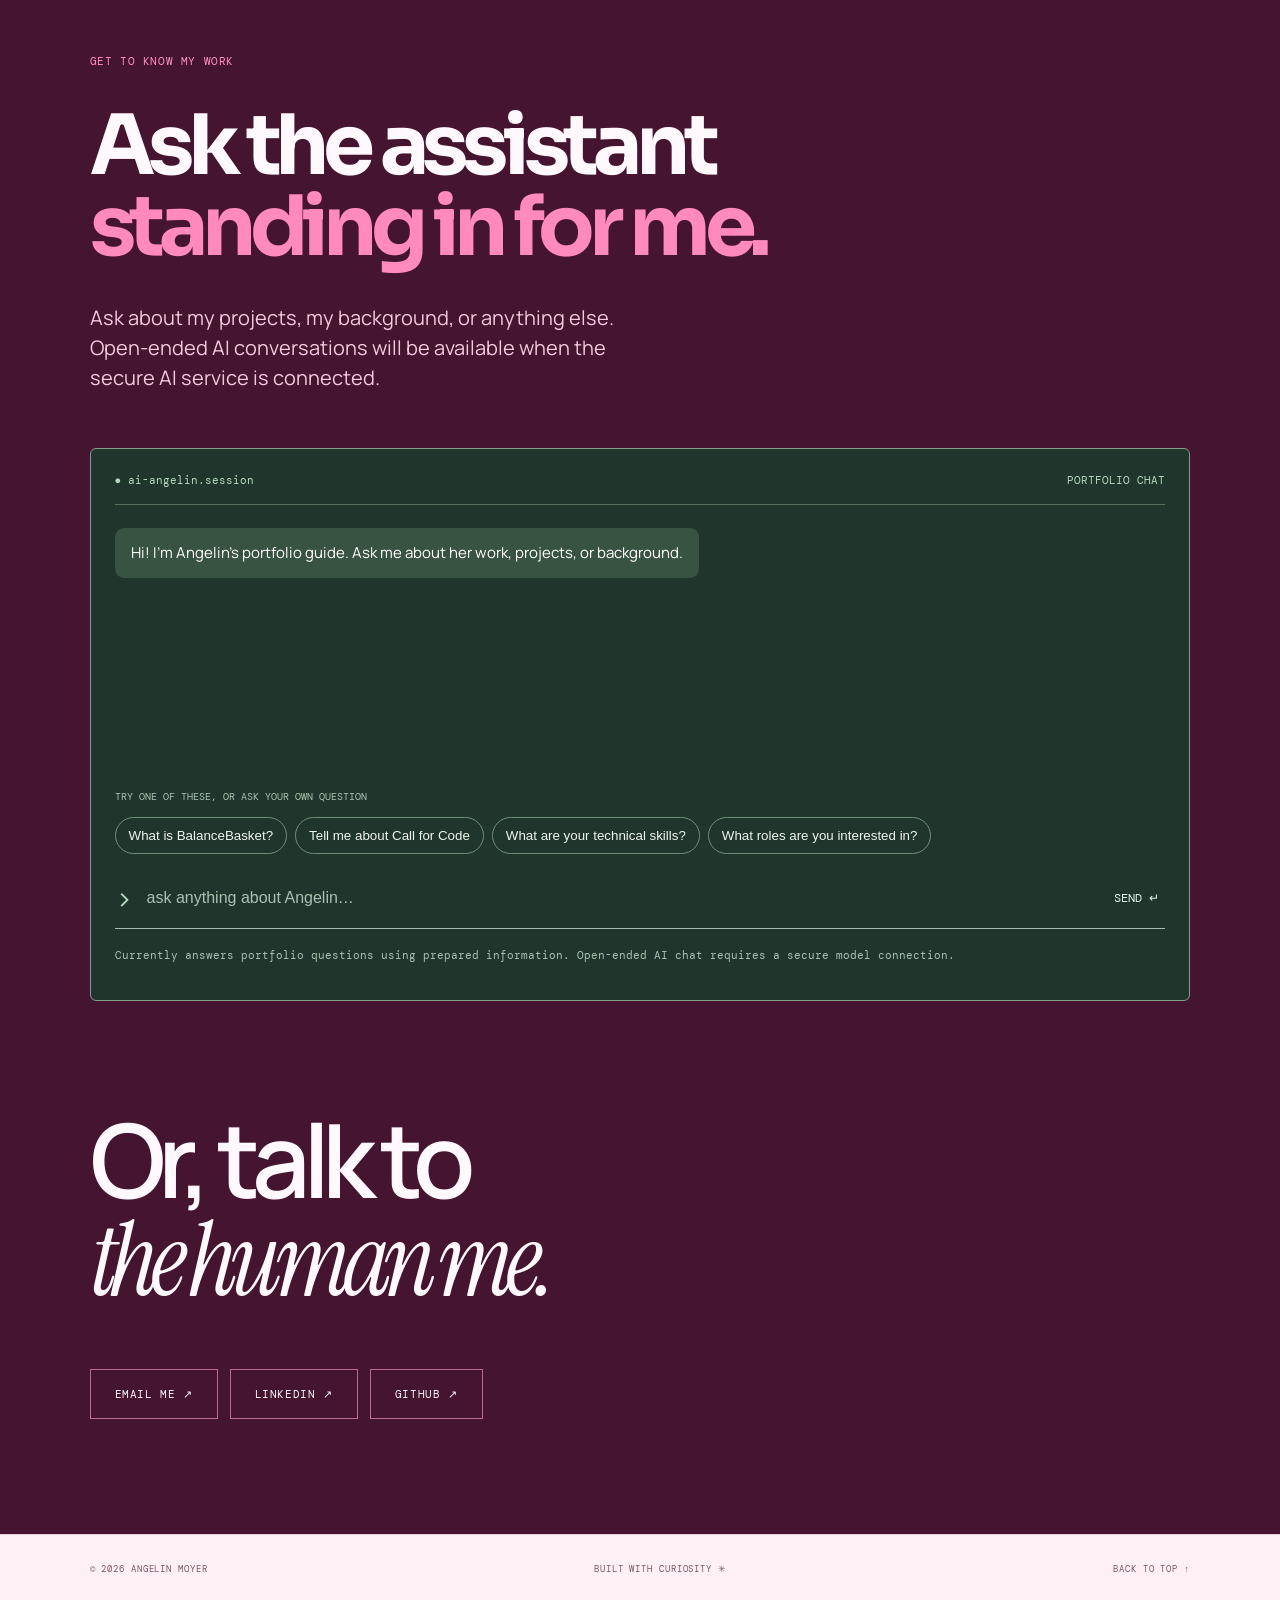
==== commit 1b7471b4: "Replace product experience case study with Tendril" ====
--- a/index.html
+++ b/index.html
@@ -65,7 +65,7 @@
 <section class="section works" id="work"><div class="section-index">02 · SELECTED WORK</div><div class="section-intro"><h2>Selected<br><em>work.</em></h2><p>Projects across data, AI, and product development. They show how I approach problems, work with technology, and think about the people using what I build.</p></div>
 <div class="work-list"><details class="editorial-project" id="project-1"><summary class="work-row"><span class="work-year">2025</span><span class="work-code">DATA VISUALIZATION</span><span class="work-name">Inequality in Smoking Prevalence<small>Smoking rates aren't one number. The differences tell the story.</small></span><span class="work-arrow" aria-hidden="true">↗</span></summary><div class="project-reveal"><div class="project-feature"><div class="project-kicker">DATA VISUALIZATION / 2025</div><h3>Inequality in Smoking Prevalence</h3><p class="project-standfirst">Smoking rates aren't one number. The differences tell the story.</p><p>A public-health analysis exploring how smoking prevalence changes across place, education, age, race, and sex. Rather than reduce the problem to one national average, I wanted people to be able to see the disparities.</p><p>I cleaned and combined public datasets, used SQL and Python to examine trends, and helped create interactive visualizations that made comparisons easier to explore.</p><div class="project-stack">PYTHON · SQL · PANDAS · DATA VISUALIZATION</div></div><div class="project-visual"><div class="mini-art art-analytics" aria-hidden="true"><div class="art-bars"><i></i><i></i><i></i><i></i><i></i></div><span>↗</span></div><span>SELECTED WORK · 01</span></div></div></details>
 <details class="editorial-project" id="project-2"><summary class="work-row"><span class="work-year">2026</span><span class="work-code">AI + PRODUCT</span><span class="work-name">BalanceBasket<small>Grocery planning should understand your pantry, not start from scratch.</small></span><span class="work-arrow" aria-hidden="true">↗</span></summary><div class="project-reveal"><div class="project-feature"><div class="project-kicker">AI + PRODUCT / 2026</div><h3>BalanceBasket</h3><p class="project-standfirst">Grocery planning should understand your pantry, not start from scratch.</p><p>A budget-aware grocery planner that brings together lists, pantry tracking, meal ideas, and AI-assisted recommendations. The challenge wasn't just generating an answer. It was giving the assistant enough context to make the answer useful.</p><p>I led backend and AI assistant work, creating FastAPI endpoints and database workflows that pass cart items, pantry contents, budgets, and dietary preferences into the recommendation experience.</p><div class="project-stack">PYTHON · FASTAPI · SQLITE · REST APIs</div></div><div class="project-visual"><div class="mini-art art-basket" aria-hidden="true"><div class="basket-body"><span>✳</span><b>BALANCE<br>BASKET</b></div><div class="basket-orbit">AI</div></div><span>SELECTED WORK · 02</span></div></div></details>
-<details class="editorial-project" id="project-3"><summary class="work-row"><span class="work-year">IN PROGRESS</span><span class="work-code">PRODUCT / UX / FRONT-END</span><span class="work-name">Product experience case study<small>Exploring the connection between user experience and implementation.</small></span><span class="work-arrow" aria-hidden="true">↗</span></summary><div class="project-reveal"><div class="project-feature"><div class="project-kicker">PRODUCT / UX / FRONT-END · IN PROGRESS</div><h3>Product experience case study</h3><p class="project-standfirst">Exploring the connection between user experience and implementation.</p><p>This case study will document the problem, user flow, interface decisions, and technical considerations behind a product experience.</p></div><div class="project-visual"><div class="mini-art art-eval" aria-hidden="true"><span>✳</span></div><span>COMING SOON</span></div></div></details>
+<details class="editorial-project" id="project-3"><summary class="work-row"><span class="work-year">IN PROGRESS</span><span class="work-code">AI / UX / INFORMATION ARCHITECTURE</span><span class="work-name">Tendril — A Virtual Garden<small>A calm place to learn about plants, plan a garden, and care for the ones you own.</small></span><span class="work-arrow" aria-hidden="true">↗</span></summary><div class="project-reveal"><div class="project-feature"><div class="project-kicker">AI / UX / INFORMATION ARCHITECTURE · 2026</div><h3>Tendril</h3><p class="project-standfirst">A virtual garden that grows alongside your real one.</p><p>Tendril is a cozy virtual garden concept that helps beginner plant owners explore plants before bringing them home and care for the ones they already own. An AI assistant offers plant-care guidance with sources, confidence cues, and clear ways to question or correct an answer.</p><p>The project is in progress. I'm developing the information architecture around a shared content model for dream plants, real plants, and AI answers, with a plant lifecycle that moves from exploring and learning to acquiring and growing. Planned research includes a competitor audit, user interviews, and card sorting to shape the structure and navigation.</p><p>Next, I'll translate the IA into a Figma design system, key mobile screens, and clickable flows, then test and refine the experience. The case study will document design decisions, usability findings, iterations, and accessibility considerations as the work develops.</p><div class="project-stack">FIGMA · UX RESEARCH · INFORMATION ARCHITECTURE · PROTOTYPING · AI UX</div></div><div class="project-visual"><div class="mini-art art-tendril" aria-hidden="true"><div class="tendril-sun"></div><div class="tendril-stem stem-one"><i></i><b></b></div><div class="tendril-stem stem-two"><i></i><b></b></div><div class="tendril-stem stem-three"><i></i><b></b></div><div class="tendril-pot"><span></span></div><div class="tendril-label">GROW AT YOUR OWN PACE</div></div><span>CASE STUDY · IN PROGRESS</span></div></div></details>
 <details class="editorial-project" id="project-4"><summary class="work-row"><span class="work-year">2026</span><span class="work-code">SEMANTIC SEARCH</span><span class="work-name">Search Quality Evaluation<small>Finding a relevant source is the first step toward a trustworthy answer.</small></span><span class="work-arrow" aria-hidden="true">↗</span></summary><div class="project-reveal"><div class="project-feature"><div class="project-kicker">SEMANTIC SEARCH / 2026</div><h3>Search Quality Evaluation</h3><p class="project-standfirst">Finding a relevant source is the first step toward a trustworthy answer.</p><p>A semantic search and retrieval project built around embeddings, vector similarity, and source-grounded responses. The interesting question was not only whether a system could return text, but whether that text was actually relevant.</p><p>I worked with document preprocessing, embedding-based retrieval, similarity scoring, and evaluation planning to identify failure modes and assess search quality.</p><div class="project-stack">PYTHON · MONGODB · OLLAMA · RAG</div></div><div class="project-visual"><div class="mini-art art-search" aria-hidden="true"><div class="node n1">DATA</div><div class="node n2">EMBED</div><div class="node n3">MATCH</div><div class="node n4">ANSWER</div></div><span>SELECTED WORK · 04</span></div></div></details></div></section>
 <section class="section" id="approach"><div class="section-index">03 · WHAT I DO</div><div class="section-intro"><h2>Good products start<br><em>with the problem.</em></h2><p>My Information Science background helps me look at a problem from more than one angle: what people need, how a product should work, and how the technology behind it fits together.</p></div><div class="triad">
 <article><span class="count">01 · Understand</span><h3>Understand the problem.</h3><p>Look at user needs, available information, and the underlying problem before deciding what to build.</p><span class="underlabel">RESEARCH · DATA · PROBLEM DEFINITION</span></article>
--- a/playground.css
+++ b/playground.css
@@ -115,7 +115,7 @@
 .world-stage{padding-top:42px!important}
 @media(max-width:650px){.guide-instructions{margin-top:38px!important}.world-stage{padding-top:34px!important}}
 
-/* Strong layout separation: move the directions and list below the mascot */
-.interactive-world>.guide-instructions{margin:110px 0 12px!important}
-.interactive-world>.world-stage{padding-top:70px!important}
-@media(max-width:650px){.interactive-world>.guide-instructions{margin-top:88px!important}.interactive-world>.world-stage{padding-top:58px!important}}
+/* Refine instruction size and bring it closer to the section list */
+.interactive-world>.guide-instructions{font-size:14px!important;margin:110px 0 4px!important}
+.interactive-world>.world-stage{padding-top:18px!important}
+@media(max-width:650px){.interactive-world>.guide-instructions{font-size:13px!important;margin-top:88px!important}.interactive-world>.world-stage{padding-top:14px!important}}
